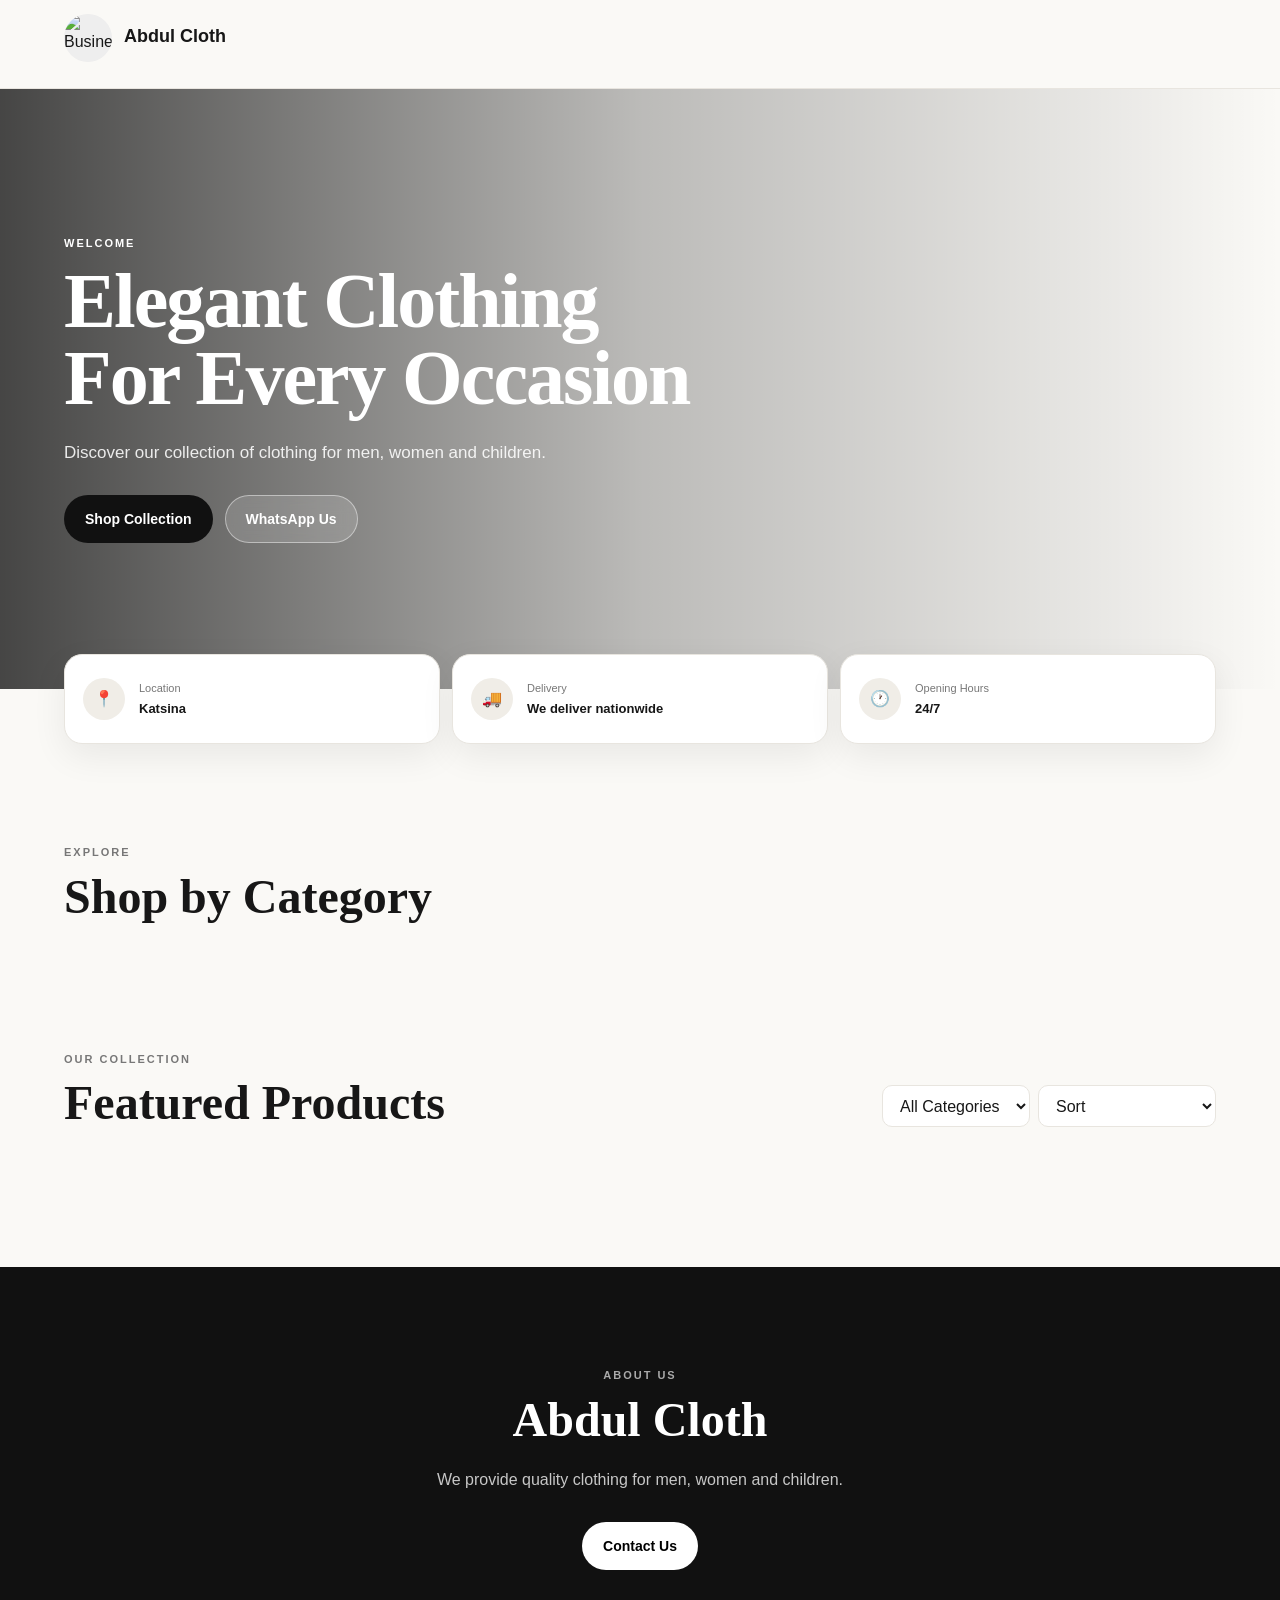
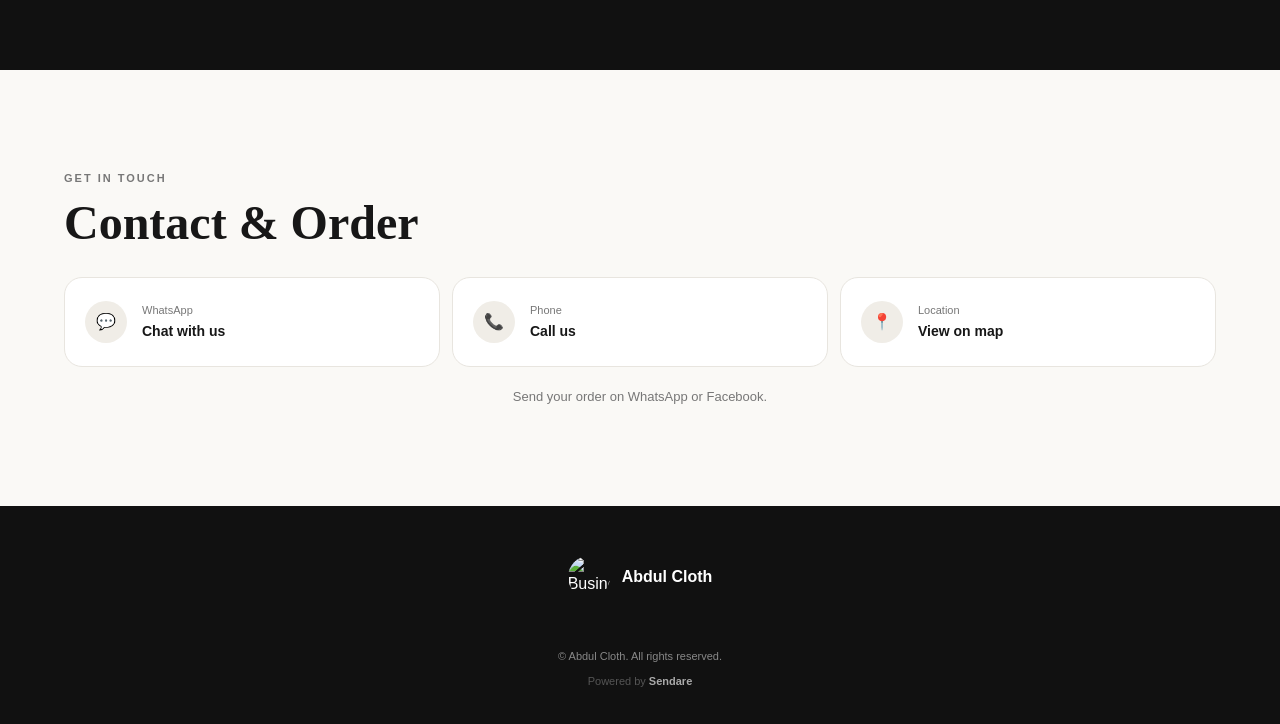
==== abdul/index.html @ 33a962ba "done" ====
<!DOCTYPE html>
<html lang="en">
<head>
    <meta charset="UTF-8">
    <meta name="viewport" content="width=device-width, initial-scale=1.0">

    <title>Abdul Cloth | Abayas, Khimars & More</title>

    <meta name="description" content="Abdul Cloth — elegant abayas, khimars and clothing for men, women and children.">
    <meta name="theme-color" content="#111111">

    <link rel="stylesheet" href="style.css">
</head>

<body>

    <!-- Header -->
    <header class="site-header">
        <div class="header-inner">

            <a href="#" class="brand">
                <img id="business-logo" src="" alt="Business logo">
                <div>
                    <h1 id="business-name">Abdul Cloth</h1>
                    <p id="business-tagline"></p>
                </div>
            </a>

            <button class="menu-btn" id="menu-btn" aria-label="Open menu">
                ☰
            </button>

        </div>

        <nav class="social-nav" id="social-nav">
            <!-- Social buttons generated by JavaScript -->
        </nav>
    </header>


    <!-- Main -->
    <main>

        <!-- Hero -->
        <section class="hero">

            <div class="hero-content">
                <span class="hero-label">WELCOME</span>

                <h2 id="hero-title">
                    Elegant Clothing<br>
                    For Every Occasion
                </h2>

                <p id="business-description">
                    Discover our collection of clothing for men, women and children.
                </p>

                <div class="hero-actions">
                    <a href="#products" class="btn btn-primary">
                        Shop Collection
                    </a>

                    <a href="#" id="hero-whatsapp" class="btn btn-secondary">
                        WhatsApp Us
                    </a>
                </div>
            </div>

        </section>


        <!-- Business information -->
        <section class="business-info">

            <div class="info-card">
                <span class="info-icon">📍</span>
                <div>
                    <small>Location</small>
                    <strong id="business-location">Katsina</strong>
                </div>
            </div>

            <div class="info-card">
                <span class="info-icon">🚚</span>
                <div>
                    <small>Delivery</small>
                    <strong id="business-delivery">
                        We deliver nationwide
                    </strong>
                </div>
            </div>

            <div class="info-card">
                <span class="info-icon">🕐</span>
                <div>
                    <small>Opening Hours</small>
                    <strong id="business-hours">24/7</strong>
                </div>
            </div>

        </section>


        <!-- Categories -->
        <section class="categories-section">

            <div class="section-heading">
                <span>EXPLORE</span>
                <h2>Shop by Category</h2>
            </div>

            <div class="category-list" id="category-list">
                <!-- Categories generated by JavaScript -->
            </div>

        </section>


        <!-- Products -->
        <section class="products-section" id="products">

            <div class="section-heading products-heading">

                <div>
                    <span>OUR COLLECTION</span>
                    <h2>Featured Products</h2>
                </div>

                <div class="product-controls">

                    <select id="category-filter">
                        <option value="all">All Categories</option>
                    </select>

                    <select id="sort-products">
                        <option value="default">Sort</option>
                        <option value="low-high">Price: Low to High</option>
                        <option value="high-low">Price: High to Low</option>
                    </select>

                </div>

            </div>


            <div class="products-grid" id="products-grid">
                <!-- Products generated by JavaScript -->
            </div>


            <div class="empty-state" id="empty-state">
                <p>No products found.</p>
            </div>

        </section>


        <!-- About -->
        <section class="about-section">

            <div class="about-content">

                <span>ABOUT US</span>

                <h2 id="about-title">
                    Abdul Cloth
                </h2>

                <p id="about-description">
                    We provide quality clothing for men, women and children.
                </p>

                <a href="#" id="about-whatsapp" class="btn btn-primary">
                    Contact Us
                </a>

            </div>

        </section>


        <!-- Contact -->
        <section class="contact-section">

            <div class="section-heading">
                <span>GET IN TOUCH</span>
                <h2>Contact & Order</h2>
            </div>

            <div class="contact-grid">

                <a href="#" id="contact-whatsapp" class="contact-card">
                    <span>💬</span>
                    <div>
                        <small>WhatsApp</small>
                        <strong>Chat with us</strong>
                    </div>
                </a>

                <a href="#" id="contact-phone" class="contact-card">
                    <span>📞</span>
                    <div>
                        <small>Phone</small>
                        <strong>Call us</strong>
                    </div>
                </a>

                <a href="#" id="contact-map" class="contact-card">
                    <span>📍</span>
                    <div>
                        <small>Location</small>
                        <strong>View on map</strong>
                    </div>
                </a>

            </div>

            <p class="order-instruction" id="order-instruction">
                Send your order on WhatsApp or Facebook.
            </p>

        </section>

    </main>


    <!-- Footer -->
    <footer>

        <div class="footer-brand">
            <img id="footer-logo" src="" alt="Business logo">

            <div>
                <strong id="footer-business-name">Abdul Cloth</strong>
                <p id="footer-tagline"></p>
            </div>
        </div>

        <div class="footer-social" id="footer-social">
            <!-- Social links generated by JavaScript -->
        </div>

        <p class="footer-copy">
            © <span id="current-year"></span>
            <span id="footer-name">Abdul Cloth</span>.
            All rights reserved.
        </p>

        <p class="powered-by">
            Powered by <strong>Sendare</strong>
        </p>

    </footer>


    <!-- Product modal -->
    <div class="modal" id="product-modal">

        <div class="modal-overlay" id="modal-overlay"></div>

        <div class="modal-content">

            <button class="modal-close" id="modal-close" aria-label="Close">
                ×
            </button>

            <div class="modal-images">

                <img id="modal-main-image" src="" alt="">

                <div class="modal-thumbnails" id="modal-thumbnails">
                    <!-- Thumbnails generated by JavaScript -->
                </div>

            </div>

            <div class="modal-details">

                <span class="modal-category" id="modal-category"></span>

                <h2 id="modal-product-name"></h2>

                <div class="modal-price">
                    <strong id="modal-price"></strong>
                    <del id="modal-old-price"></del>
                </div>

                <p id="modal-description"></p>

                <div class="modal-properties" id="modal-properties">
                    <!-- Product properties generated by JavaScript -->
                </div>

                <a href="#" id="modal-order" class="btn btn-primary modal-order">
                    Order on WhatsApp
                </a>

            </div>

        </div>

    </div>


    <script src="script.js"></script>

</body>
</html>
---- abdul/style.css ----
* {
    box-sizing: border-box;
    margin: 0;
    padding: 0;
}

:root {
    --bg: #faf9f6;
    --surface: #ffffff;
    --text: #171717;
    --muted: #777;
    --border: #e8e5df;
    --accent: #111111;
    --accent-soft: #f0ede7;
    --success: #237a45;
    --danger: #b42318;
    --radius: 18px;
}

html {
    scroll-behavior: smooth;
}

body {
    font-family:
        Inter,
        -apple-system,
        BlinkMacSystemFont,
        "Segoe UI",
        sans-serif;
    background: var(--bg);
    color: var(--text);
    line-height: 1.5;
}

body.modal-open {
    overflow: hidden;
}

a {
    color: inherit;
    text-decoration: none;
}

button,
select {
    font: inherit;
}


/* =========================
   HEADER
========================= */

.site-header {
    position: sticky;
    top: 0;
    z-index: 100;
    background: rgba(250, 249, 246, 0.94);
    backdrop-filter: blur(16px);
    border-bottom: 1px solid var(--border);
}

.header-inner {
    max-width: 1200px;
    margin: auto;
    min-height: 76px;
    padding: 14px 24px;

    display: flex;
    align-items: center;
    justify-content: space-between;
    gap: 20px;
}

.brand {
    display: flex;
    align-items: center;
    gap: 12px;
    min-width: 0;
}

.brand img {
    width: 48px;
    height: 48px;
    border-radius: 50%;
    object-fit: cover;
    background: #eee;
}

.brand h1 {
    font-size: 18px;
    line-height: 1.1;
}

.brand p {
    color: var(--muted);
    font-size: 12px;
    margin-top: 3px;
}

.menu-btn {
    display: none;
    border: 0;
    background: transparent;
    font-size: 25px;
    cursor: pointer;
}

.social-nav {
    max-width: 1200px;
    margin: auto;
    padding: 0 24px 12px;

    display: flex;
    align-items: center;
    gap: 8px;
    flex-wrap: wrap;
}

.social-nav a,
.footer-social a {
    display: inline-flex;
    align-items: center;
    justify-content: center;

    padding: 7px 11px;
    border: 1px solid var(--border);
    border-radius: 999px;

    background: var(--surface);
    color: var(--text);

    font-size: 12px;
    transition: 0.2s ease;
}

.social-nav a:hover,
.footer-social a:hover {
    background: var(--accent);
    color: white;
    transform: translateY(-2px);
}


/* =========================
   HERO
========================= */

.hero {
    min-height: 600px;

    display: flex;
    align-items: center;

    background:
        linear-gradient(
            90deg,
            rgba(0, 0, 0, 0.72),
            rgba(0, 0, 0, 0.25),
            rgba(0, 0, 0, 0)
        ),
        url("https://i.postimg.cc/CLvg7Rxb/images-(1).jpg")
        center / cover no-repeat;

    color: white;
}

.hero-content {
    width: min(1200px, 100%);
    margin: auto;
    padding: 70px 24px;
}

.hero-label,
.section-heading span,
.about-content > span {
    display: block;
    margin-bottom: 12px;

    font-size: 11px;
    font-weight: 700;
    letter-spacing: 2px;
    text-transform: uppercase;
}

.hero h2 {
    max-width: 700px;

    font-family: Georgia, "Times New Roman", serif;
    font-size: clamp(42px, 7vw, 78px);
    line-height: 0.98;
    letter-spacing: -2px;
}

.hero p {
    max-width: 580px;
    margin-top: 24px;

    font-size: 17px;
    color: rgba(255, 255, 255, 0.88);
}

.hero-actions {
    display: flex;
    flex-wrap: wrap;
    gap: 12px;
    margin-top: 30px;
}


/* =========================
   BUTTONS
========================= */

.btn {
    display: inline-flex;
    align-items: center;
    justify-content: center;

    min-height: 48px;
    padding: 0 20px;

    border-radius: 999px;
    border: 1px solid transparent;

    font-size: 14px;
    font-weight: 700;

    cursor: pointer;
    transition: 0.2s ease;
}

.btn:hover {
    transform: translateY(-2px);
}

.btn-primary {
    background: var(--accent);
    color: white;
}

.btn-primary:hover {
    opacity: 0.88;
}

.btn-secondary {
    background: rgba(255, 255, 255, 0.14);
    color: white;
    border-color: rgba(255, 255, 255, 0.45);
    backdrop-filter: blur(8px);
}


/* =========================
   BUSINESS INFO
========================= */

.business-info {
    max-width: 1200px;
    margin: -35px auto 0;
    padding: 0 24px;

    position: relative;
    z-index: 5;

    display: grid;
    grid-template-columns: repeat(3, 1fr);
    gap: 12px;
}

.info-card {
    min-height: 90px;
    padding: 18px;

    display: flex;
    align-items: center;
    gap: 14px;

    background: var(--surface);
    border: 1px solid var(--border);
    border-radius: var(--radius);

    box-shadow: 0 12px 35px rgba(0, 0, 0, 0.07);
}

.info-icon {
    width: 42px;
    height: 42px;

    display: grid;
    place-items: center;

    background: var(--accent-soft);
    border-radius: 50%;
}

.info-card small {
    display: block;
    color: var(--muted);
    font-size: 11px;
    margin-bottom: 3px;
}

.info-card strong {
    display: block;
    font-size: 13px;
}


/* =========================
   GENERAL SECTIONS
========================= */

.categories-section,
.products-section,
.contact-section {
    max-width: 1200px;
    margin: auto;
    padding: 100px 24px 0;
}

.section-heading {
    margin-bottom: 30px;
}

.section-heading span,
.about-content > span {
    color: var(--muted);
}

.section-heading h2,
.about-content h2 {
    font-family: Georgia, "Times New Roman", serif;
    font-size: clamp(32px, 5vw, 48px);
    line-height: 1;
}


/* =========================
   CATEGORIES
========================= */

.category-list {
    display: flex;
    gap: 10px;
    flex-wrap: wrap;
}

.category-btn {
    padding: 12px 20px;

    border: 1px solid var(--border);
    border-radius: 999px;

    background: var(--surface);
    color: var(--text);

    cursor: pointer;
    transition: 0.2s ease;
}

.category-btn:hover,
.category-btn.active {
    background: var(--accent);
    color: white;
}


/* =========================
   PRODUCTS HEADER
========================= */

.products-heading {
    display: flex;
    justify-content: space-between;
    align-items: end;
    gap: 25px;
}

.product-controls {
    display: flex;
    gap: 8px;
}

.product-controls select {
    min-height: 42px;
    padding: 0 13px;

    border: 1px solid var(--border);
    border-radius: 10px;

    background: var(--surface);
    color: var(--text);

    outline: none;
}


/* =========================
   PRODUCT GRID
========================= */

.products-grid {
    display: grid;
    grid-template-columns: repeat(3, 1fr);
    gap: 22px;
}

.product-card {
    overflow: hidden;

    background: var(--surface);
    border: 1px solid var(--border);
    border-radius: var(--radius);

    transition: 0.25s ease;
}

.product-card:hover {
    transform: translateY(-5px);
    box-shadow: 0 18px 45px rgba(0, 0, 0, 0.08);
}

.product-image-wrap {
    position: relative;
    aspect-ratio: 4 / 5;
    overflow: hidden;
    background: #eee;
}

.product-image {
    width: 100%;
    height: 100%;
    object-fit: cover;
    display: block;

    transition: transform 0.45s ease;
}

.product-card:hover .product-image {
    transform: scale(1.04);
}

.product-badges {
    position: absolute;
    top: 12px;
    left: 12px;

    display: flex;
    flex-wrap: wrap;
    gap: 6px;
}

.badge {
    padding: 5px 9px;

    background: rgba(255, 255, 255, 0.92);
    border-radius: 999px;

    font-size: 10px;
    font-weight: 700;
}

.badge.discount {
    background: var(--danger);
    color: white;
}

.badge.new {
    background: var(--accent);
    color: white;
}

.badge.out {
    background: #555;
    color: white;
}

.product-info {
    padding: 18px;
}

.product-category {
    color: var(--muted);

    font-size: 10px;
    font-weight: 700;

    letter-spacing: 1px;
    text-transform: uppercase;
}

.product-name {
    margin-top: 5px;

    font-size: 17px;
    line-height: 1.25;
}

.product-description {
    margin-top: 8px;

    color: var(--muted);
    font-size: 13px;

    display: -webkit-box;
    -webkit-line-clamp: 2;
    -webkit-box-orient: vertical;
    overflow: hidden;
}

.product-price {
    margin-top: 14px;

    display: flex;
    align-items: center;
    gap: 8px;
    flex-wrap: wrap;
}

.current-price {
    font-size: 17px;
    font-weight: 800;
}

.old-price {
    color: var(--muted);
    font-size: 12px;
}

.product-meta {
    margin-top: 12px;

    display: flex;
    flex-wrap: wrap;
    gap: 6px;
}

.meta-item {
    padding: 5px 8px;

    background: var(--accent-soft);
    border-radius: 7px;

    color: #555;
    font-size: 11px;
}

.view-product {
    width: 100%;
    margin-top: 15px;
}


/* =========================
   EMPTY STATE
========================= */

.empty-state {
    display: none;
    padding: 50px;
    text-align: center;
    color: var(--muted);
}


/* =========================
   ABOUT
========================= */

.about-section {
    margin-top: 110px;
    padding: 100px 24px;

    background: var(--accent);
    color: white;
}

.about-content {
    max-width: 750px;
    margin: auto;
    text-align: center;
}

.about-content > span {
    color: #aaa;
}

.about-content h2 {
    margin-bottom: 22px;
}

.about-content p {
    color: #c7c7c7;
    font-size: 16px;
    line-height: 1.8;
}

.about-content .btn {
    margin-top: 28px;
    background: white;
    color: black;
}


/* =========================
   CONTACT
========================= */

.contact-grid {
    display: grid;
    grid-template-columns: repeat(3, 1fr);
    gap: 12px;
}

.contact-card {
    min-height: 90px;
    padding: 20px;

    display: flex;
    align-items: center;
    gap: 15px;

    background: var(--surface);
    border: 1px solid var(--border);
    border-radius: var(--radius);

    transition: 0.2s ease;
}

.contact-card:hover {
    transform: translateY(-3px);
    border-color: #bbb;
}

.contact-card > span {
    width: 42px;
    height: 42px;

    display: grid;
    place-items: center;

    background: var(--accent-soft);
    border-radius: 50%;
}

.contact-card small {
    display: block;
    color: var(--muted);
    font-size: 11px;
}

.contact-card strong {
    display: block;
    margin-top: 3px;
    font-size: 14px;
}

.order-instruction {
    margin-top: 20px;

    color: var(--muted);
    text-align: center;
    font-size: 13px;
}


/* =========================
   FOOTER
========================= */

footer {
    margin-top: 100px;
    padding: 50px 24px 35px;

    background: #111;
    color: white;

    text-align: center;
}

.footer-brand {
    display: flex;
    align-items: center;
    justify-content: center;
    gap: 12px;
}

.footer-brand img {
    width: 42px;
    height: 42px;

    object-fit: cover;
    border-radius: 50%;
}

.footer-brand strong {
    display: block;
}

.footer-brand p {
    color: #999;
    font-size: 11px;
}

.footer-social {
    margin: 25px auto;

    display: flex;
    justify-content: center;
    flex-wrap: wrap;
    gap: 7px;
}

.footer-social a {
    background: transparent;
    border-color: #333;
    color: #ddd;
}

.footer-copy {
    color: #888;
    font-size: 11px;
}

.powered-by {
    margin-top: 8px;
    color: #555;
    font-size: 11px;
}

.powered-by strong {
    color: #aaa;
}


/* =========================
   MODAL
========================= */

.modal {
    position: fixed;
    inset: 0;
    z-index: 1000;

    display: none;
    align-items: center;
    justify-content: center;

    padding: 20px;
}

.modal.active {
    display: flex;
}

.modal-overlay {
    position: absolute;
    inset: 0;

    background: rgba(0, 0, 0, 0.7);
    backdrop-filter: blur(5px);
}

.modal-content {
    position: relative;
    z-index: 2;

    width: min(1000px, 100%);
    max-height: 92vh;

    overflow: auto;

    display: grid;
    grid-template-columns: 1fr 1fr;

    background: var(--surface);
    border-radius: 24px;

    box-shadow: 0 30px 80px rgba(0, 0, 0, 0.25);
}

.modal-close {
    position: absolute;
    top: 15px;
    right: 15px;
    z-index: 5;

    width: 38px;
    height: 38px;

    border: 0;
    border-radius: 50%;

    background: rgba(255, 255, 255, 0.9);

    font-size: 25px;
    cursor: pointer;
}

.modal-images {
    padding: 18px;
}

.modal-main-image {
    width: 100%;
    aspect-ratio: 4 / 5;

    object-fit: cover;
    border-radius: 15px;
}

#modal-main-image {
    width: 100%;
    aspect-ratio: 4 / 5;

    object-fit: cover;
    border-radius: 15px;
    background: #eee;
}

.modal-thumbnails {
    display: flex;
    gap: 7px;

    margin-top: 10px;

    overflow-x: auto;
}

.modal-thumbnails img {
    width: 65px;
    height: 75px;

    flex: 0 0 auto;

    object-fit: cover;
    border-radius: 8px;

    cursor: pointer;
    opacity: 0.65;
}

.modal-thumbnails img.active,
.modal-thumbnails img:hover {
    opacity: 1;
}

.modal-details {
    padding: 55px 40px 40px;
}

.modal-category {
    color: var(--muted);

    font-size: 11px;
    font-weight: 700;

    letter-spacing: 1px;
    text-transform: uppercase;
}

.modal-details h2 {
    margin-top: 8px;

    font-family: Georgia, "Times New Roman", serif;
    font-size: 38px;
    line-height: 1.05;
}

.modal-price {
    margin-top: 20px;

    display: flex;
    align-items: center;
    gap: 10px;
}

.modal-price strong {
    font-size: 23px;
}

.modal-price del {
    color: var(--muted);
}

#modal-description {
    margin-top: 20px;

    color: var(--muted);
    line-height: 1.8;
}

.modal-properties {
    margin-top: 25px;

    display: grid;
    gap: 9px;
}

.property {
    padding: 12px;

    display: flex;
    justify-content: space-between;
    gap: 15px;

    background: var(--accent-soft);
    border-radius: 10px;

    font-size: 13px;
}

.property span:first-child {
    color: var(--muted);
}

.property span:last-child {
    font-weight: 700;
    text-align: right;
}

.modal-order {
    width: 100%;
    margin-top: 25px;
}


/* =========================
   RESPONSIVE
========================= */

@media (max-width: 850px) {

    .products-grid {
        grid-template-columns: repeat(2, 1fr);
    }

    .business-info,
    .contact-grid {
        grid-template-columns: 1fr;
    }

    .modal-content {
        grid-template-columns: 1fr;
        max-height: 94vh;
    }

    .modal-images {
        padding-bottom: 0;
    }

    #modal-main-image {
        aspect-ratio: 4 / 3;
    }

    .modal-details {
        padding: 30px 25px 35px;
    }

    .modal-details h2 {
        font-size: 32px;
    }
}


@media (max-width: 600px) {

    .header-inner {
        padding: 12px 16px;
    }

    .social-nav {
        padding: 0 16px 10px;
    }

    .hero {
        min-height: 540px;
    }

    .hero-content {
        padding: 60px 18px;
    }

    .hero h2 {
        font-size: 48px;
    }

    .hero p {
        font-size: 15px;
    }

    .business-info {
        margin-top: -25px;
        padding: 0 16px;
    }

    .categories-section,
    .products-section,
    .contact-section {
        padding-left: 16px;
        padding-right: 16px;
    }

    .categories-section,
    .products-section,
    .contact-section {
        padding-top: 75px;
    }

    .products-heading {
        align-items: flex-start;
        flex-direction: column;
    }

    .product-controls {
        width: 100%;
    }

    .product-controls select {
        flex: 1;
    }

    .products-grid {
        grid-template-columns: repeat(2, 1fr);
        gap: 10px;
    }

    .product-info {
        padding: 13px;
    }

    .product-name {
        font-size: 14px;
    }

    .product-description {
        font-size: 11px;
    }

    .current-price {
        font-size: 14px;
    }

    .old-price {
        font-size: 10px;
    }

    .product-meta {
        display: none;
    }

    .view-product {
        min-height: 40px;
        padding: 0 10px;
        font-size: 12px;
    }

    .about-section {
        padding: 75px 20px;
    }

    .modal {
        padding: 8px;
    }

    .modal-content {
        border-radius: 18px;
    }

    .modal-details {
        padding: 25px 18px 25px;
    }

    .modal-details h2 {
        font-size: 29px;
    }

    .brand img {
        width: 42px;
        height: 42px;
    }

    .brand h1 {
        font-size: 16px;
    }
}
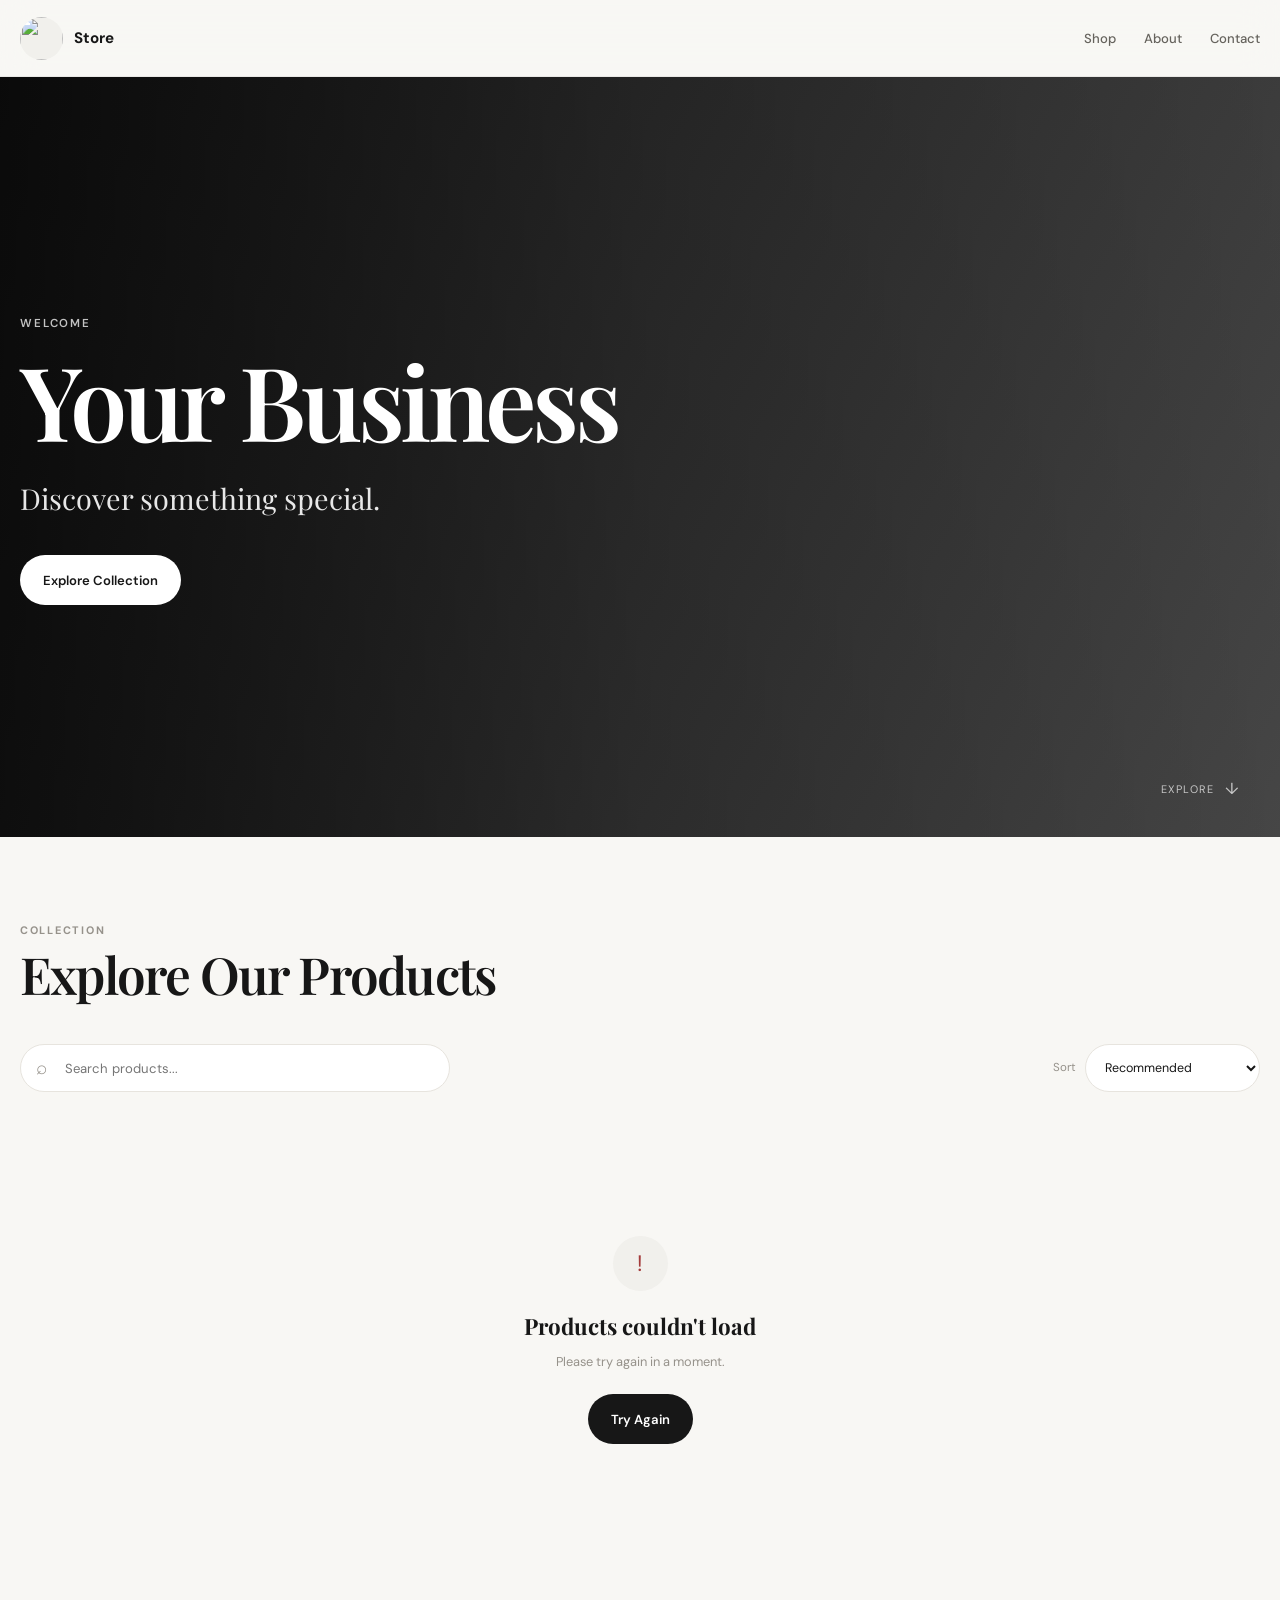
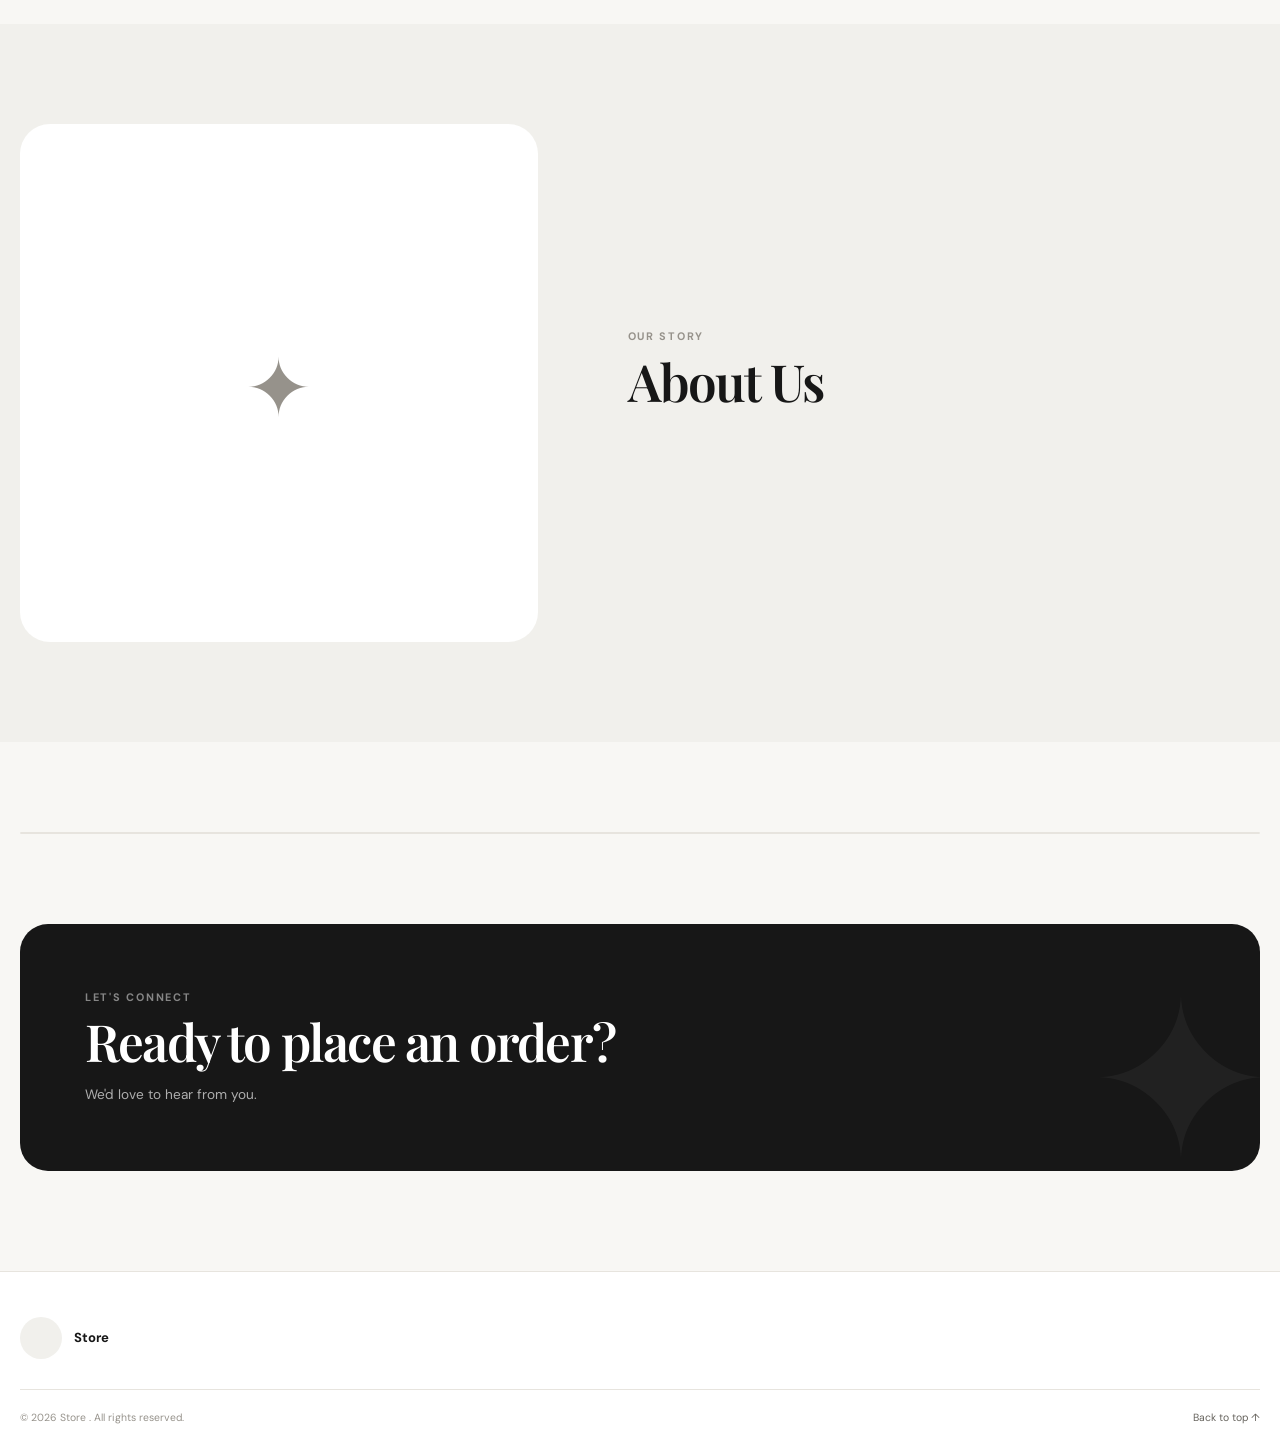
==== commit 924b05ee: "done" ====
--- a/abdul/index.html
+++ b/abdul/index.html
@@ -2,306 +2,1112 @@
 <html lang="en">
 <head>
     <meta charset="UTF-8">
-    <meta name="viewport" content="width=device-width, initial-scale=1.0">
-
-    <title>Abdul Cloth | Abayas, Khimars & More</title>
-
-    <meta name="description" content="Abdul Cloth — elegant abayas, khimars and clothing for men, women and children.">
-    <meta name="theme-color" content="#111111">
-
-    <link rel="stylesheet" href="style.css">
+
+    <meta
+        name="viewport"
+        content="width=device-width, initial-scale=1.0"
+    >
+
+    <meta
+        name="theme-color"
+        content="#111111"
+    >
+
+    <title>Store</title>
+
+    <meta
+        name="description"
+        content="Discover our products and shop with us."
+    >
+
+    <link
+        rel="preconnect"
+        href="https://fonts.googleapis.com"
+    >
+
+    <link
+        rel="preconnect"
+        href="https://fonts.gstatic.com"
+        crossorigin
+    >
+
+    <link
+        href="https://fonts.googleapis.com/css2?family=DM+Sans:wght@400;500;600;700&family=Playfair+Display:wght@500;600;700&display=swap"
+        rel="stylesheet"
+    >
+
+    <link
+        rel="stylesheet"
+        href="style.css"
+    >
 </head>
 
 <body>
 
-    <!-- Header -->
+    <!-- =========================
+         PAGE LOADER
+    ========================== -->
+
+    <div
+        id="page-loader"
+        class="page-loader"
+        aria-label="Loading store"
+    >
+        <div class="loader-spinner"></div>
+        <p>Loading store...</p>
+    </div>
+
+
+    <!-- =========================
+         HEADER
+    ========================== -->
+
     <header class="site-header">
+
         <div class="header-inner">
 
-            <a href="#" class="brand">
-                <img id="business-logo" src="" alt="Business logo">
-                <div>
-                    <h1 id="business-name">Abdul Cloth</h1>
-                    <p id="business-tagline"></p>
-                </div>
+            <a
+                href="#top"
+                class="brand"
+                aria-label="Store home"
+            >
+
+                <div class="brand-logo-wrap">
+                    <img
+                        id="header-logo"
+                        class="brand-logo"
+                        src=""
+                        alt=""
+                        loading="eager"
+                        decoding="async"
+                    >
+                </div>
+
+                <div class="brand-text">
+
+                    <span
+                        id="header-business-name"
+                        class="brand-name"
+                    >
+                        Store
+                    </span>
+
+                    <span
+                        id="header-tagline"
+                        class="brand-tagline"
+                    ></span>
+
+                </div>
+
             </a>
 
-            <button class="menu-btn" id="menu-btn" aria-label="Open menu">
-                ☰
+
+            <button
+                id="menu-btn"
+                class="menu-btn"
+                type="button"
+                aria-label="Open menu"
+                aria-expanded="false"
+            >
+                <span></span>
+                <span></span>
+                <span></span>
             </button>
 
+
+            <nav
+                id="main-nav"
+                class="nav-links"
+                aria-label="Main navigation"
+            >
+
+                <a href="#products">Shop</a>
+                <a href="#about">About</a>
+                <a href="#contact">Contact</a>
+
+                <a
+                    id="header-whatsapp"
+                    class="nav-order-btn"
+                    href="#"
+                    target="_blank"
+                    rel="noopener noreferrer"
+                    hidden
+                >
+                    Order
+                </a>
+
+            </nav>
+
         </div>
 
-        <nav class="social-nav" id="social-nav">
-            <!-- Social buttons generated by JavaScript -->
-        </nav>
     </header>
 
 
-    <!-- Main -->
-    <main>
-
-        <!-- Hero -->
-        <section class="hero">
+    <main id="top">
+
+
+        <!-- =========================
+             HERO
+        ========================== -->
+
+        <section
+            id="hero"
+            class="hero"
+        >
+
+            <div class="hero-overlay"></div>
 
             <div class="hero-content">
-                <span class="hero-label">WELCOME</span>
-
-                <h2 id="hero-title">
-                    Elegant Clothing<br>
-                    For Every Occasion
-                </h2>
-
-                <p id="business-description">
-                    Discover our collection of clothing for men, women and children.
+
+                <span
+                    id="hero-eyebrow"
+                    class="hero-eyebrow"
+                >
+                    Welcome
+                </span>
+
+                <h1
+                    id="hero-business-name"
+                    class="hero-title"
+                >
+                    Your Business
+                </h1>
+
+                <p
+                    id="hero-tagline"
+                    class="hero-tagline"
+                >
+                    Discover something special.
                 </p>
 
+                <p
+                    id="hero-description"
+                    class="hero-description"
+                ></p>
+
+
                 <div class="hero-actions">
-                    <a href="#products" class="btn btn-primary">
-                        Shop Collection
+
+                    <a
+                        id="hero-shop-btn"
+                        class="btn btn-primary"
+                        href="#products"
+                    >
+                        Explore Collection
                     </a>
 
-                    <a href="#" id="hero-whatsapp" class="btn btn-secondary">
+                    <a
+                        id="hero-whatsapp"
+                        class="btn btn-secondary"
+                        href="#"
+                        target="_blank"
+                        rel="noopener noreferrer"
+                        hidden
+                    >
                         WhatsApp Us
                     </a>
-                </div>
+
+                </div>
+
             </div>
 
+
+            <a
+                href="#products"
+                class="scroll-indicator"
+                aria-label="Scroll to products"
+            >
+                <span>Explore</span>
+                <span class="scroll-arrow">↓</span>
+            </a>
+
         </section>
 
 
-        <!-- Business information -->
-        <section class="business-info">
-
-            <div class="info-card">
-                <span class="info-icon">📍</span>
-                <div>
-                    <small>Location</small>
-                    <strong id="business-location">Katsina</strong>
-                </div>
+        <!-- =========================
+             QUICK BUSINESS INFO
+        ========================== -->
+
+        <section class="quick-info-section">
+
+            <div class="container">
+
+                <div
+                    id="quick-info"
+                    class="quick-info-grid"
+                >
+
+                    <article
+                        class="info-card"
+                        data-info-card="location"
+                        hidden
+                    >
+
+                        <span class="info-icon">⌖</span>
+
+                        <div>
+                            <span class="info-label">
+                                Location
+                            </span>
+
+                            <strong
+                                id="quick-location"
+                            ></strong>
+                        </div>
+
+                    </article>
+
+
+                    <article
+                        class="info-card"
+                        data-info-card="delivery"
+                        hidden
+                    >
+
+                        <span class="info-icon">↗</span>
+
+                        <div>
+                            <span class="info-label">
+                                Delivery
+                            </span>
+
+                            <strong
+                                id="quick-delivery"
+                            ></strong>
+                        </div>
+
+                    </article>
+
+
+                    <article
+                        class="info-card"
+                        data-info-card="hours"
+                        hidden
+                    >
+
+                        <span class="info-icon">◷</span>
+
+                        <div>
+                            <span class="info-label">
+                                Opening Hours
+                            </span>
+
+                            <strong
+                                id="quick-hours"
+                            ></strong>
+                        </div>
+
+                    </article>
+
+
+                    <article
+                        class="info-card"
+                        data-info-card="payment"
+                        hidden
+                    >
+
+                        <span class="info-icon">₦</span>
+
+                        <div>
+                            <span class="info-label">
+                                Payment
+                            </span>
+
+                            <strong
+                                id="quick-payment"
+                            ></strong>
+                        </div>
+
+                    </article>
+
+                </div>
+
             </div>
 
-            <div class="info-card">
-                <span class="info-icon">🚚</span>
-                <div>
-                    <small>Delivery</small>
-                    <strong id="business-delivery">
-                        We deliver nationwide
-                    </strong>
-                </div>
+        </section>
+
+
+        <!-- =========================
+             PRODUCTS
+        ========================== -->
+
+        <section
+            id="products"
+            class="products-section"
+        >
+
+            <div class="container">
+
+
+                <div class="section-heading">
+
+                    <div>
+
+                        <span class="section-eyebrow">
+                            Collection
+                        </span>
+
+                        <h2>
+                            Explore Our Products
+                        </h2>
+
+                    </div>
+
+                    <p
+                        id="product-count"
+                        class="product-count"
+                    ></p>
+
+                </div>
+
+
+                <!-- Search + sort -->
+
+                <div class="catalog-toolbar">
+
+                    <div class="search-box">
+
+                        <span
+                            class="search-icon"
+                            aria-hidden="true"
+                        >
+                            ⌕
+                        </span>
+
+                        <input
+                            id="product-search"
+                            type="search"
+                            placeholder="Search products..."
+                            autocomplete="off"
+                            aria-label="Search products"
+                        >
+
+                    </div>
+
+
+                    <div class="sort-box">
+
+                        <label
+                            for="sort-products"
+                        >
+                            Sort
+                        </label>
+
+                        <select
+                            id="sort-products"
+                        >
+
+                            <option value="default">
+                                Recommended
+                            </option>
+
+                            <option value="price-low">
+                                Price: Low to High
+                            </option>
+
+                            <option value="price-high">
+                                Price: High to Low
+                            </option>
+
+                            <option value="new">
+                                New Arrivals
+                            </option>
+
+                        </select>
+
+                    </div>
+
+                </div>
+
+
+                <!-- Categories -->
+
+                <div
+                    id="category-filters"
+                    class="category-filters"
+                    aria-label="Product categories"
+                >
+                    <!-- Generated by JavaScript -->
+                </div>
+
+
+                <!-- Product grid -->
+
+                <div
+                    id="product-grid"
+                    class="product-grid"
+                    aria-live="polite"
+                >
+
+                    <!-- Loading skeletons -->
+
+                    <article class="product-skeleton">
+                        <div class="skeleton-image"></div>
+                        <div class="skeleton-line"></div>
+                        <div class="skeleton-line short"></div>
+                        <div class="skeleton-line tiny"></div>
+                    </article>
+
+                    <article class="product-skeleton">
+                        <div class="skeleton-image"></div>
+                        <div class="skeleton-line"></div>
+                        <div class="skeleton-line short"></div>
+                        <div class="skeleton-line tiny"></div>
+                    </article>
+
+                    <article class="product-skeleton">
+                        <div class="skeleton-image"></div>
+                        <div class="skeleton-line"></div>
+                        <div class="skeleton-line short"></div>
+                        <div class="skeleton-line tiny"></div>
+                    </article>
+
+                </div>
+
+
+                <!-- Empty state -->
+
+                <div
+                    id="products-empty"
+                    class="empty-state"
+                    hidden
+                >
+
+                    <div class="empty-icon">
+                        ◌
+                    </div>
+
+                    <h3>
+                        Nothing found
+                    </h3>
+
+                    <p>
+                        Try another search or category.
+                    </p>
+
+                </div>
+
+
+                <!-- Error state -->
+
+                <div
+                    id="products-error"
+                    class="error-state"
+                    hidden
+                >
+
+                    <div class="error-icon">
+                        !
+                    </div>
+
+                    <h3>
+                        Products couldn't load
+                    </h3>
+
+                    <p>
+                        Please try again in a moment.
+                    </p>
+
+                    <button
+                        id="retry-products"
+                        class="btn btn-primary"
+                        type="button"
+                    >
+                        Try Again
+                    </button>
+
+                </div>
+
             </div>
 
-            <div class="info-card">
-                <span class="info-icon">🕐</span>
-                <div>
-                    <small>Opening Hours</small>
-                    <strong id="business-hours">24/7</strong>
-                </div>
+        </section>
+
+
+        <!-- =========================
+             ABOUT BUSINESS
+        ========================== -->
+
+        <section
+            id="about"
+            class="about-section"
+        >
+
+            <div class="container">
+
+                <div class="about-layout">
+
+
+                    <div class="about-visual">
+
+                        <div class="about-image-frame">
+
+                            <img
+                                id="about-logo"
+                                src=""
+                                alt=""
+                                loading="lazy"
+                                decoding="async"
+                                hidden
+                            >
+
+                            <div
+                                id="about-placeholder"
+                                class="about-placeholder"
+                            >
+                                <span>✦</span>
+                            </div>
+
+                        </div>
+
+                    </div>
+
+
+                    <div class="about-content">
+
+                        <span class="section-eyebrow">
+                            Our Story
+                        </span>
+
+                        <h2>
+                            About
+                            <span
+                                id="about-business-name"
+                            >
+                                Us
+                            </span>
+                        </h2>
+
+                        <p
+                            id="about-description"
+                            class="about-description"
+                        ></p>
+
+
+                        <div
+                            id="social-links"
+                            class="social-links"
+                        >
+                            <!-- Generated by JavaScript -->
+                        </div>
+
+                    </div>
+
+                </div>
+
             </div>
 
         </section>
 
 
-        <!-- Categories -->
-        <section class="categories-section">
-
-            <div class="section-heading">
-                <span>EXPLORE</span>
-                <h2>Shop by Category</h2>
+        <!-- =========================
+             BUSINESS DETAILS
+        ========================== -->
+
+        <section class="details-section">
+
+            <div class="container">
+
+                <div class="details-grid">
+
+
+                    <article
+                        id="location-card"
+                        class="detail-card"
+                        hidden
+                    >
+
+                        <span class="detail-number">
+                            01
+                        </span>
+
+                        <div class="detail-icon">
+                            ⌖
+                        </div>
+
+                        <h3>
+                            Find Us
+                        </h3>
+
+                        <p
+                            id="detail-location"
+                        ></p>
+
+                        <a
+                            id="google-maps-link"
+                            href="#"
+                            target="_blank"
+                            rel="noopener noreferrer"
+                            hidden
+                        >
+                            Open in Maps →
+                        </a>
+
+                    </article>
+
+
+                    <article
+                        id="delivery-card"
+                        class="detail-card"
+                        hidden
+                    >
+
+                        <span class="detail-number">
+                            02
+                        </span>
+
+                        <div class="detail-icon">
+                            ↗
+                        </div>
+
+                        <h3>
+                            Delivery
+                        </h3>
+
+                        <p
+                            id="detail-delivery"
+                        ></p>
+
+                    </article>
+
+
+                    <article
+                        id="payment-card"
+                        class="detail-card"
+                        hidden
+                    >
+
+                        <span class="detail-number">
+                            03
+                        </span>
+
+                        <div class="detail-icon">
+                            ◇
+                        </div>
+
+                        <h3>
+                            Payment
+                        </h3>
+
+                        <p
+                            id="detail-payment"
+                        ></p>
+
+                    </article>
+
+
+                    <article
+                        id="hours-card"
+                        class="detail-card"
+                        hidden
+                    >
+
+                        <span class="detail-number">
+                            04
+                        </span>
+
+                        <div class="detail-icon">
+                            ◷
+                        </div>
+
+                        <h3>
+                            Opening Hours
+                        </h3>
+
+                        <p
+                            id="detail-hours"
+                        ></p>
+
+                    </article>
+
+                </div>
+
             </div>
 
-            <div class="category-list" id="category-list">
-                <!-- Categories generated by JavaScript -->
+        </section>
+
+
+        <!-- =========================
+             CONTACT / ORDER CTA
+        ========================== -->
+
+        <section
+            id="contact"
+            class="contact-section"
+        >
+
+            <div class="container">
+
+                <div class="contact-box">
+
+                    <div class="contact-content">
+
+                        <span class="section-eyebrow">
+                            Let's Connect
+                        </span>
+
+                        <h2>
+                            Ready to place an order?
+                        </h2>
+
+                        <p
+                            id="contact-message"
+                        >
+                            We'd love to hear from you.
+                        </p>
+
+                    </div>
+
+
+                    <div class="contact-actions">
+
+                        <a
+                            id="contact-whatsapp"
+                            class="contact-action whatsapp-action"
+                            href="#"
+                            target="_blank"
+                            rel="noopener noreferrer"
+                            hidden
+                        >
+                            <span class="action-icon">
+                                ↗
+                            </span>
+
+                            <span>
+                                <small>
+                                    Chat with us
+                                </small>
+
+                                <strong>
+                                    WhatsApp
+                                </strong>
+                            </span>
+
+                        </a>
+
+
+                        <a
+                            id="contact-phone"
+                            class="contact-action"
+                            href="#"
+                            hidden
+                        >
+                            <span class="action-icon">
+                                ☎
+                            </span>
+
+                            <span>
+                                <small>
+                                    Call us
+                                </small>
+
+                                <strong>
+                                    <span
+                                        id="contact-phone-number"
+                                    ></span>
+                                </strong>
+                            </span>
+
+                        </a>
+
+                    </div>
+
+                </div>
+
             </div>
 
         </section>
 
-
-        <!-- Products -->
-        <section class="products-section" id="products">
-
-            <div class="section-heading products-heading">
-
-                <div>
-                    <span>OUR COLLECTION</span>
-                    <h2>Featured Products</h2>
-                </div>
-
-                <div class="product-controls">
-
-                    <select id="category-filter">
-                        <option value="all">All Categories</option>
-                    </select>
-
-                    <select id="sort-products">
-                        <option value="default">Sort</option>
-                        <option value="low-high">Price: Low to High</option>
-                        <option value="high-low">Price: High to Low</option>
-                    </select>
-
+    </main>
+
+
+    <!-- =========================
+         FOOTER
+    ========================== -->
+
+    <footer class="site-footer">
+
+        <div class="container">
+
+            <div class="footer-top">
+
+                <div class="footer-brand">
+
+                    <div class="footer-logo-wrap">
+
+                        <img
+                            id="footer-logo"
+                            src=""
+                            alt=""
+                            loading="lazy"
+                            decoding="async"
+                            hidden
+                        >
+
+                    </div>
+
+                    <div>
+
+                        <strong
+                            id="footer-business-name"
+                        >
+                            Store
+                        </strong>
+
+                        <p
+                            id="footer-tagline"
+                        ></p>
+
+                    </div>
+
+                </div>
+
+
+                <div
+                    id="footer-socials"
+                    class="footer-socials"
+                >
+                    <!-- Generated by JavaScript -->
                 </div>
 
             </div>
 
 
-            <div class="products-grid" id="products-grid">
-                <!-- Products generated by JavaScript -->
+            <div class="footer-bottom">
+
+                <p>
+                    ©
+                    <span id="footer-year"></span>
+                    <span id="footer-business-name-bottom">
+                        Store
+                    </span>
+                    . All rights reserved.
+                </p>
+
+                <a href="#top">
+                    Back to top ↑
+                </a>
+
             </div>
 
-
-            <div class="empty-state" id="empty-state">
-                <p>No products found.</p>
-            </div>
-
-        </section>
-
-
-        <!-- About -->
-        <section class="about-section">
-
-            <div class="about-content">
-
-                <span>ABOUT US</span>
-
-                <h2 id="about-title">
-                    Abdul Cloth
-                </h2>
-
-                <p id="about-description">
-                    We provide quality clothing for men, women and children.
-                </p>
-
-                <a href="#" id="about-whatsapp" class="btn btn-primary">
-                    Contact Us
-                </a>
-
-            </div>
-
-        </section>
-
-
-        <!-- Contact -->
-        <section class="contact-section">
-
-            <div class="section-heading">
-                <span>GET IN TOUCH</span>
-                <h2>Contact & Order</h2>
-            </div>
-
-            <div class="contact-grid">
-
-                <a href="#" id="contact-whatsapp" class="contact-card">
-                    <span>💬</span>
-                    <div>
-                        <small>WhatsApp</small>
-                        <strong>Chat with us</strong>
-                    </div>
-                </a>
-
-                <a href="#" id="contact-phone" class="contact-card">
-                    <span>📞</span>
-                    <div>
-                        <small>Phone</small>
-                        <strong>Call us</strong>
-                    </div>
-                </a>
-
-                <a href="#" id="contact-map" class="contact-card">
-                    <span>📍</span>
-                    <div>
-                        <small>Location</small>
-                        <strong>View on map</strong>
-                    </div>
-                </a>
-
-            </div>
-
-            <p class="order-instruction" id="order-instruction">
-                Send your order on WhatsApp or Facebook.
-            </p>
-
-        </section>
-
-    </main>
-
-
-    <!-- Footer -->
-    <footer>
-
-        <div class="footer-brand">
-            <img id="footer-logo" src="" alt="Business logo">
-
-            <div>
-                <strong id="footer-business-name">Abdul Cloth</strong>
-                <p id="footer-tagline"></p>
-            </div>
         </div>
 
-        <div class="footer-social" id="footer-social">
-            <!-- Social links generated by JavaScript -->
-        </div>
-
-        <p class="footer-copy">
-            © <span id="current-year"></span>
-            <span id="footer-name">Abdul Cloth</span>.
-            All rights reserved.
-        </p>
-
-        <p class="powered-by">
-            Powered by <strong>Sendare</strong>
-        </p>
-
     </footer>
 
 
-    <!-- Product modal -->
-    <div class="modal" id="product-modal">
-
-        <div class="modal-overlay" id="modal-overlay"></div>
-
-        <div class="modal-content">
-
-            <button class="modal-close" id="modal-close" aria-label="Close">
+    <!-- =========================
+         PRODUCT MODAL
+    ========================== -->
+
+    <div
+        id="product-modal"
+        class="product-modal"
+        role="dialog"
+        aria-modal="true"
+        aria-labelledby="modal-title"
+        hidden
+    >
+
+        <div class="modal-backdrop"></div>
+
+        <div class="modal-container">
+
+            <button
+                id="modal-close"
+                class="modal-close"
+                type="button"
+                aria-label="Close product"
+            >
                 ×
             </button>
 
-            <div class="modal-images">
-
-                <img id="modal-main-image" src="" alt="">
-
-                <div class="modal-thumbnails" id="modal-thumbnails">
-                    <!-- Thumbnails generated by JavaScript -->
+
+            <div class="modal-layout">
+
+
+                <!-- Gallery -->
+
+                <div class="product-gallery">
+
+                    <div class="main-product-image">
+
+                        <div
+                            id="modal-image-loader"
+                            class="image-loader"
+                        >
+                            <div class="loader-spinner"></div>
+                        </div>
+
+                        <img
+                            id="modal-main-image"
+                            src=""
+                            alt=""
+                            decoding="async"
+                        >
+
+                    </div>
+
+
+                    <div
+                        id="modal-thumbnails"
+                        class="product-thumbnails"
+                        aria-label="Product images"
+                    >
+                        <!-- Generated by JavaScript -->
+                    </div>
+
+                </div>
+
+
+                <!-- Product information -->
+
+                <div class="modal-product-info">
+
+                    <span
+                        id="modal-category"
+                        class="modal-category"
+                    ></span>
+
+                    <h2
+                        id="modal-title"
+                    >
+                        Product
+                    </h2>
+
+
+                    <div class="modal-price-row">
+
+                        <strong
+                            id="modal-price"
+                            class="modal-price"
+                        ></strong>
+
+                        <del
+                            id="modal-old-price"
+                            class="modal-old-price"
+                        ></del>
+
+                    </div>
+
+
+                    <div
+                        id="modal-badges"
+                        class="modal-badges"
+                    ></div>
+
+
+                    <p
+                        id="modal-description"
+                        class="modal-description"
+                    ></p>
+
+
+                    <div
+                        id="modal-details"
+                        class="modal-details"
+                    >
+
+                        <div
+                            class="modal-detail"
+                            data-detail="colour"
+                            hidden
+                        >
+
+                            <span>
+                                Colour
+                            </span>
+
+                            <strong
+                                id="modal-colour"
+                            ></strong>
+
+                        </div>
+
+
+                        <div
+                            class="modal-detail"
+                            data-detail="sizes"
+                            hidden
+                        >
+
+                            <span>
+                                Sizes
+                            </span>
+
+                            <strong
+                                id="modal-sizes"
+                            ></strong>
+
+                        </div>
+
+
+                        <div
+                            class="modal-detail"
+                            data-detail="material"
+                            hidden
+                        >
+
+                            <span>
+                                Material
+                            </span>
+
+                            <strong
+                                id="modal-material"
+                            ></strong>
+
+                        </div>
+
+
+                        <div
+                            class="modal-detail"
+                            data-detail="stock"
+                            hidden
+                        >
+
+                            <span>
+                                Availability
+                            </span>
+
+                            <strong
+                                id="modal-stock"
+                            ></strong>
+
+                        </div>
+
+                    </div>
+
+
+                    <div class="modal-order-area">
+
+                        <a
+                            id="modal-whatsapp"
+                            class="btn btn-primary modal-order-btn"
+                            href="#"
+                            target="_blank"
+                            rel="noopener noreferrer"
+                            hidden
+                        >
+                            Order on WhatsApp →
+                        </a>
+
+                        <p
+                            id="modal-order-instruction"
+                            class="order-instruction"
+                        ></p>
+
+                    </div>
+
                 </div>
 
             </div>
 
-            <div class="modal-details">
-
-                <span class="modal-category" id="modal-category"></span>
-
-                <h2 id="modal-product-name"></h2>
-
-                <div class="modal-price">
-                    <strong id="modal-price"></strong>
-                    <del id="modal-old-price"></del>
-                </div>
-
-                <p id="modal-description"></p>
-
-                <div class="modal-properties" id="modal-properties">
-                    <!-- Product properties generated by JavaScript -->
-                </div>
-
-                <a href="#" id="modal-order" class="btn btn-primary modal-order">
-                    Order on WhatsApp
-                </a>
-
-            </div>
-
         </div>
 
     </div>
 
+
+    <!-- =========================
+         JAVASCRIPT
+    ========================== -->
 
     <script src="script.js"></script>
 
--- a/abdul/style.css
+++ b/abdul/style.css
@@ -1,40 +1,81 @@
+:root {
+    --bg: #f8f7f4;
+    --surface: #ffffff;
+    --surface-soft: #f1f0ec;
+    --text: #171717;
+    --text-soft: #66635d;
+    --text-muted: #96928b;
+    --border: #e7e4de;
+    --accent: #171717;
+    --accent-soft: #ebe9e3;
+    --white: #ffffff;
+    --success: #287a4b;
+    --danger: #a43b3b;
+
+    --font-body: "DM Sans", sans-serif;
+    --font-display: "Playfair Display", serif;
+
+    --container: 1240px;
+    --radius: 18px;
+    --radius-small: 10px;
+
+    --shadow-soft:
+        0 10px 35px rgba(0, 0, 0, 0.055);
+
+    --shadow-card:
+        0 15px 45px rgba(0, 0, 0, 0.08);
+
+    --transition:
+        0.28s cubic-bezier(.2,.7,.2,1);
+}
+
+
+/* =========================
+   RESET
+========================= */
+
 * {
     box-sizing: border-box;
     margin: 0;
     padding: 0;
 }
 
-:root {
-    --bg: #faf9f6;
-    --surface: #ffffff;
-    --text: #171717;
-    --muted: #777;
-    --border: #e8e5df;
-    --accent: #111111;
-    --accent-soft: #f0ede7;
-    --success: #237a45;
-    --danger: #b42318;
-    --radius: 18px;
-}
-
 html {
     scroll-behavior: smooth;
+    scroll-padding-top: 85px;
 }
 
 body {
-    font-family:
-        Inter,
-        -apple-system,
-        BlinkMacSystemFont,
-        "Segoe UI",
-        sans-serif;
+    font-family: var(--font-body);
     background: var(--bg);
     color: var(--text);
-    line-height: 1.5;
+    line-height: 1.6;
+    overflow-x: hidden;
 }
 
 body.modal-open {
     overflow: hidden;
+}
+
+img {
+    display: block;
+    max-width: 100%;
+}
+
+button,
+input,
+select {
+    font: inherit;
+}
+
+button,
+a,
+select {
+    -webkit-tap-highlight-color: transparent;
+}
+
+button {
+    cursor: pointer;
 }
 
 a {
@@ -42,9 +83,83 @@
     text-decoration: none;
 }
 
-button,
-select {
-    font: inherit;
+
+/* =========================
+   UTILITIES
+========================= */
+
+.container {
+    width: min(
+        calc(100% - 40px),
+        var(--container)
+    );
+
+    margin-inline: auto;
+}
+
+[hidden] {
+    display: none !important;
+}
+
+
+/* =========================
+   PAGE LOADER
+========================= */
+
+.page-loader {
+    position: fixed;
+    inset: 0;
+    z-index: 9999;
+
+    display: flex;
+    flex-direction: column;
+    align-items: center;
+    justify-content: center;
+
+    gap: 14px;
+
+    background: var(--bg);
+
+    transition:
+        opacity .4s ease,
+        visibility .4s ease;
+}
+
+.page-loader.loaded {
+    opacity: 0;
+    visibility: hidden;
+    pointer-events: none;
+}
+
+.page-loader p {
+    font-size: .78rem;
+    color: var(--text-muted);
+    letter-spacing: .08em;
+    text-transform: uppercase;
+}
+
+
+/* =========================
+   LOADER SPINNER
+========================= */
+
+.loader-spinner {
+    width: 28px;
+    height: 28px;
+
+    border: 2px solid var(--border);
+    border-top-color: var(--text);
+
+    border-radius: 50%;
+
+    animation:
+        spin .8s linear infinite;
+}
+
+@keyframes spin {
+    to {
+        transform: rotate(360deg);
+    }
 }
 
 
@@ -55,91 +170,197 @@
 .site-header {
     position: sticky;
     top: 0;
-    z-index: 100;
-    background: rgba(250, 249, 246, 0.94);
-    backdrop-filter: blur(16px);
-    border-bottom: 1px solid var(--border);
+    z-index: 1000;
+
+    background:
+        rgba(248, 247, 244, .88);
+
+    backdrop-filter:
+        blur(18px);
+
+    -webkit-backdrop-filter:
+        blur(18px);
+
+    border-bottom:
+        1px solid rgba(0,0,0,.06);
 }
 
 .header-inner {
-    max-width: 1200px;
-    margin: auto;
+    width: min(
+        calc(100% - 40px),
+        var(--container)
+    );
+
     min-height: 76px;
-    padding: 14px 24px;
+
+    margin-inline: auto;
 
     display: flex;
     align-items: center;
     justify-content: space-between;
-    gap: 20px;
-}
+
+    gap: 30px;
+}
+
+
+/* Brand */
 
 .brand {
     display: flex;
     align-items: center;
-    gap: 12px;
+    gap: 11px;
+
     min-width: 0;
 }
 
-.brand img {
-    width: 48px;
-    height: 48px;
+.brand-logo-wrap {
+    width: 43px;
+    height: 43px;
+
+    flex: 0 0 43px;
+
+    overflow: hidden;
+
     border-radius: 50%;
+
+    background: var(--surface-soft);
+}
+
+.brand-logo {
+    width: 100%;
+    height: 100%;
+
     object-fit: cover;
-    background: #eee;
-}
-
-.brand h1 {
-    font-size: 18px;
-    line-height: 1.1;
-}
-
-.brand p {
-    color: var(--muted);
-    font-size: 12px;
-    margin-top: 3px;
-}
+}
+
+.brand-text {
+    min-width: 0;
+
+    display: flex;
+    flex-direction: column;
+}
+
+.brand-name {
+    font-size: .95rem;
+    font-weight: 700;
+
+    white-space: nowrap;
+    overflow: hidden;
+    text-overflow: ellipsis;
+}
+
+.brand-tagline {
+    max-width: 220px;
+
+    color: var(--text-muted);
+
+    font-size: .68rem;
+
+    white-space: nowrap;
+    overflow: hidden;
+    text-overflow: ellipsis;
+}
+
+
+/* Navigation */
+
+.nav-links {
+    display: flex;
+    align-items: center;
+    gap: 28px;
+}
+
+.nav-links > a:not(.nav-order-btn) {
+    position: relative;
+
+    color: var(--text-soft);
+
+    font-size: .82rem;
+    font-weight: 500;
+
+    transition:
+        color var(--transition);
+}
+
+.nav-links > a:not(.nav-order-btn)::after {
+    content: "";
+
+    position: absolute;
+
+    left: 0;
+    right: 0;
+    bottom: -7px;
+
+    height: 1px;
+
+    background: var(--text);
+
+    transform:
+        scaleX(0);
+
+    transform-origin: right;
+
+    transition:
+        transform var(--transition);
+}
+
+.nav-links > a:not(.nav-order-btn):hover {
+    color: var(--text);
+}
+
+.nav-links > a:not(.nav-order-btn):hover::after {
+    transform: scaleX(1);
+    transform-origin: left;
+}
+
+.nav-order-btn {
+    padding: 10px 17px;
+
+    border-radius: 999px;
+
+    background: var(--text);
+    color: var(--white);
+
+    font-size: .78rem;
+    font-weight: 600;
+
+    transition:
+        transform var(--transition),
+        opacity var(--transition);
+}
+
+.nav-order-btn:hover {
+    transform: translateY(-2px);
+    opacity: .88;
+}
+
+
+/* Mobile menu */
 
 .menu-btn {
     display: none;
+
+    width: 42px;
+    height: 42px;
+
     border: 0;
     background: transparent;
-    font-size: 25px;
-    cursor: pointer;
-}
-
-.social-nav {
-    max-width: 1200px;
-    margin: auto;
-    padding: 0 24px 12px;
-
-    display: flex;
-    align-items: center;
-    gap: 8px;
-    flex-wrap: wrap;
-}
-
-.social-nav a,
-.footer-social a {
-    display: inline-flex;
+
+    flex-direction: column;
     align-items: center;
     justify-content: center;
 
-    padding: 7px 11px;
-    border: 1px solid var(--border);
-    border-radius: 999px;
-
-    background: var(--surface);
-    color: var(--text);
-
-    font-size: 12px;
-    transition: 0.2s ease;
-}
-
-.social-nav a:hover,
-.footer-social a:hover {
-    background: var(--accent);
-    color: white;
-    transform: translateY(-2px);
+    gap: 5px;
+}
+
+.menu-btn span {
+    width: 20px;
+    height: 1.5px;
+
+    background: var(--text);
+
+    transition:
+        transform var(--transition);
 }
 
 
@@ -148,64 +369,117 @@
 ========================= */
 
 .hero {
-    min-height: 600px;
+    position: relative;
+
+    min-height: min(
+        760px,
+        calc(100vh - 76px)
+    );
 
     display: flex;
     align-items: center;
+
+    overflow: hidden;
+
+    background:
+        linear-gradient(
+            120deg,
+            #252525,
+            #555
+        );
+
+    background-size: cover;
+    background-position: center;
+}
+
+.hero-overlay {
+    position: absolute;
+    inset: 0;
 
     background:
         linear-gradient(
             90deg,
-            rgba(0, 0, 0, 0.72),
-            rgba(0, 0, 0, 0.25),
-            rgba(0, 0, 0, 0)
-        ),
-        url("https://i.postimg.cc/CLvg7Rxb/images-(1).jpg")
-        center / cover no-repeat;
-
-    color: white;
+            rgba(0,0,0,.72),
+            rgba(0,0,0,.35),
+            rgba(0,0,0,.18)
+        );
 }
 
 .hero-content {
-    width: min(1200px, 100%);
-    margin: auto;
-    padding: 70px 24px;
-}
-
-.hero-label,
-.section-heading span,
-.about-content > span {
-    display: block;
-    margin-bottom: 12px;
-
-    font-size: 11px;
-    font-weight: 700;
-    letter-spacing: 2px;
+    position: relative;
+    z-index: 2;
+
+    width: min(
+        calc(100% - 40px),
+        var(--container)
+    );
+
+    margin-inline: auto;
+
+    padding-block: 110px;
+}
+
+.hero-eyebrow {
+    display: inline-flex;
+
+    margin-bottom: 17px;
+
+    color: rgba(255,255,255,.75);
+
+    font-size: .72rem;
+    font-weight: 600;
+
+    letter-spacing: .16em;
     text-transform: uppercase;
 }
 
-.hero h2 {
-    max-width: 700px;
-
-    font-family: Georgia, "Times New Roman", serif;
-    font-size: clamp(42px, 7vw, 78px);
-    line-height: 0.98;
-    letter-spacing: -2px;
-}
-
-.hero p {
+.hero-title {
+    max-width: 800px;
+
+    color: var(--white);
+
+    font-family: var(--font-display);
+
+    font-size:
+        clamp(3.1rem, 8vw, 7rem);
+
+    font-weight: 600;
+
+    line-height: .98;
+
+    letter-spacing: -.045em;
+}
+
+.hero-tagline {
+    max-width: 650px;
+
+    margin-top: 25px;
+
+    color: rgba(255,255,255,.9);
+
+    font-family: var(--font-display);
+
+    font-size:
+        clamp(1.2rem, 2.4vw, 1.8rem);
+}
+
+.hero-description {
     max-width: 580px;
-    margin-top: 24px;
-
-    font-size: 17px;
-    color: rgba(255, 255, 255, 0.88);
+
+    margin-top: 14px;
+
+    color: rgba(255,255,255,.72);
+
+    font-size: .95rem;
 }
 
 .hero-actions {
     display: flex;
     flex-wrap: wrap;
+
     gap: 12px;
-    margin-top: 30px;
+
+    margin-top: 34px;
 }
 
 
@@ -215,20 +489,27 @@
 
 .btn {
     display: inline-flex;
+
     align-items: center;
     justify-content: center;
 
-    min-height: 48px;
-    padding: 0 20px;
+    min-height: 50px;
+
+    padding:
+        0 22px;
 
     border-radius: 999px;
+
     border: 1px solid transparent;
 
-    font-size: 14px;
-    font-weight: 700;
-
-    cursor: pointer;
-    transition: 0.2s ease;
+    font-size: .82rem;
+    font-weight: 600;
+
+    transition:
+        transform var(--transition),
+        background var(--transition),
+        color var(--transition),
+        border-color var(--transition);
 }
 
 .btn:hover {
@@ -236,104 +517,325 @@
 }
 
 .btn-primary {
-    background: var(--accent);
-    color: white;
+    background: var(--text);
+    color: var(--white);
 }
 
 .btn-primary:hover {
-    opacity: 0.88;
+    background: #303030;
 }
 
 .btn-secondary {
-    background: rgba(255, 255, 255, 0.14);
-    color: white;
-    border-color: rgba(255, 255, 255, 0.45);
-    backdrop-filter: blur(8px);
+    border-color:
+        rgba(255,255,255,.35);
+
+    color: var(--white);
+
+    background:
+        rgba(255,255,255,.08);
+
+    backdrop-filter:
+        blur(10px);
+}
+
+.btn-secondary:hover {
+    background:
+        rgba(255,255,255,.16);
+}
+
+
+/* Hero buttons need different treatment */
+
+.hero .btn-primary {
+    background: var(--white);
+    color: var(--text);
+}
+
+.hero .btn-primary:hover {
+    background: #f0f0f0;
+}
+
+
+/* Scroll */
+
+.scroll-indicator {
+    position: absolute;
+    z-index: 3;
+
+    right: 40px;
+    bottom: 35px;
+
+    display: flex;
+    align-items: center;
+    gap: 10px;
+
+    color: rgba(255,255,255,.7);
+
+    font-size: .68rem;
+    letter-spacing: .12em;
+    text-transform: uppercase;
+}
+
+.scroll-arrow {
+    font-size: 1rem;
+
+    animation:
+        bounce 1.8s ease-in-out infinite;
+}
+
+@keyframes bounce {
+    0%,100% {
+        transform: translateY(0);
+    }
+
+    50% {
+        transform: translateY(5px);
+    }
 }
 
 
 /* =========================
-   BUSINESS INFO
+   QUICK INFO
 ========================= */
 
-.business-info {
-    max-width: 1200px;
-    margin: -35px auto 0;
-    padding: 0 24px;
-
+.quick-info-section {
     position: relative;
     z-index: 5;
 
+    margin-top: -35px;
+}
+
+.quick-info-grid {
     display: grid;
-    grid-template-columns: repeat(3, 1fr);
-    gap: 12px;
+
+    grid-template-columns:
+        repeat(4, 1fr);
+
+    gap: 1px;
+
+    overflow: hidden;
+
+    border-radius: var(--radius);
+
+    background: var(--border);
+
+    box-shadow: var(--shadow-soft);
 }
 
 .info-card {
-    min-height: 90px;
-    padding: 18px;
+    min-height: 105px;
+
+    padding: 23px;
 
     display: flex;
     align-items: center;
-    gap: 14px;
+
+    gap: 16px;
 
     background: var(--surface);
-    border: 1px solid var(--border);
-    border-radius: var(--radius);
-
-    box-shadow: 0 12px 35px rgba(0, 0, 0, 0.07);
 }
 
 .info-icon {
     width: 42px;
     height: 42px;
 
+    flex: 0 0 42px;
+
     display: grid;
     place-items: center;
 
-    background: var(--accent-soft);
     border-radius: 50%;
-}
-
-.info-card small {
+
+    background: var(--surface-soft);
+
+    font-size: 1rem;
+}
+
+.info-card > div {
+    min-width: 0;
+}
+
+.info-label {
     display: block;
-    color: var(--muted);
-    font-size: 11px;
+
     margin-bottom: 3px;
+
+    color: var(--text-muted);
+
+    font-size: .66rem;
+    font-weight: 600;
+
+    letter-spacing: .1em;
+    text-transform: uppercase;
 }
 
 .info-card strong {
     display: block;
-    font-size: 13px;
+
+    font-size: .82rem;
+    font-weight: 600;
+
+    overflow-wrap: anywhere;
 }
 
 
 /* =========================
-   GENERAL SECTIONS
+   SECTION HEADINGS
 ========================= */
 
-.categories-section,
-.products-section,
-.contact-section {
-    max-width: 1200px;
-    margin: auto;
-    padding: 100px 24px 0;
+.products-section {
+    padding:
+        120px 0 100px;
 }
 
 .section-heading {
-    margin-bottom: 30px;
-}
-
-.section-heading span,
-.about-content > span {
-    color: var(--muted);
+    display: flex;
+    align-items: end;
+    justify-content: space-between;
+
+    gap: 30px;
+
+    margin-bottom: 42px;
+}
+
+.section-eyebrow {
+    display: block;
+
+    margin-bottom: 9px;
+
+    color: var(--text-muted);
+
+    font-size: .68rem;
+    font-weight: 700;
+
+    letter-spacing: .16em;
+    text-transform: uppercase;
 }
 
 .section-heading h2,
-.about-content h2 {
-    font-family: Georgia, "Times New Roman", serif;
-    font-size: clamp(32px, 5vw, 48px);
-    line-height: 1;
+.about-content h2,
+.contact-content h2 {
+    font-family: var(--font-display);
+
+    font-size:
+        clamp(2.1rem, 4vw, 3.5rem);
+
+    font-weight: 600;
+
+    line-height: 1.05;
+
+    letter-spacing: -.035em;
+}
+
+.product-count {
+    color: var(--text-muted);
+
+    font-size: .78rem;
+}
+
+
+/* =========================
+   CATALOG TOOLBAR
+========================= */
+
+.catalog-toolbar {
+    display: flex;
+    align-items: center;
+    justify-content: space-between;
+
+    gap: 15px;
+
+    margin-bottom: 24px;
+}
+
+.search-box {
+    position: relative;
+
+    flex: 1;
+
+    max-width: 430px;
+}
+
+.search-icon {
+    position: absolute;
+
+    left: 16px;
+    top: 50%;
+
+    transform:
+        translateY(-50%);
+
+    color: var(--text-muted);
+
+    font-size: 1.2rem;
+}
+
+.search-box input {
+    width: 100%;
+
+    height: 48px;
+
+    padding:
+        0 16px 0 44px;
+
+    border:
+        1px solid var(--border);
+
+    border-radius: 999px;
+
+    outline: none;
+
+    background: var(--surface);
+
+    color: var(--text);
+
+    font-size: .82rem;
+
+    transition:
+        border-color var(--transition),
+        box-shadow var(--transition);
+}
+
+.search-box input:focus {
+    border-color: #aaa;
+
+    box-shadow:
+        0 0 0 4px
+        rgba(0,0,0,.04);
+}
+
+.sort-box {
+    display: flex;
+    align-items: center;
+    gap: 9px;
+}
+
+.sort-box label {
+    color: var(--text-muted);
+
+    font-size: .72rem;
+}
+
+.sort-box select {
+    height: 48px;
+
+    padding:
+        0 35px 0 15px;
+
+    border:
+        1px solid var(--border);
+
+    border-radius: 999px;
+
+    background: var(--surface);
+
+    color: var(--text);
+
+    outline: none;
+
+    cursor: pointer;
+
+    font-size: .78rem;
 }
 
 
@@ -341,59 +843,53 @@
    CATEGORIES
 ========================= */
 
-.category-list {
-    display: flex;
-    gap: 10px;
-    flex-wrap: wrap;
+.category-filters {
+    display: flex;
+
+    gap: 8px;
+
+    margin-bottom: 35px;
+
+    overflow-x: auto;
+
+    padding-bottom: 5px;
+
+    scrollbar-width: none;
+}
+
+.category-filters::-webkit-scrollbar {
+    display: none;
 }
 
 .category-btn {
-    padding: 12px 20px;
-
-    border: 1px solid var(--border);
+    flex: 0 0 auto;
+
+    padding:
+        9px 17px;
+
+    border:
+        1px solid var(--border);
+
     border-radius: 999px;
 
-    background: var(--surface);
-    color: var(--text);
-
-    cursor: pointer;
-    transition: 0.2s ease;
+    background: transparent;
+
+    color: var(--text-soft);
+
+    font-size: .75rem;
+    font-weight: 600;
+
+    transition:
+        background var(--transition),
+        color var(--transition),
+        border-color var(--transition);
 }
 
 .category-btn:hover,
 .category-btn.active {
-    background: var(--accent);
-    color: white;
-}
-
-
-/* =========================
-   PRODUCTS HEADER
-========================= */
-
-.products-heading {
-    display: flex;
-    justify-content: space-between;
-    align-items: end;
-    gap: 25px;
-}
-
-.product-controls {
-    display: flex;
-    gap: 8px;
-}
-
-.product-controls select {
-    min-height: 42px;
-    padding: 0 13px;
-
-    border: 1px solid var(--border);
-    border-radius: 10px;
-
-    background: var(--surface);
-    color: var(--text);
-
-    outline: none;
+    background: var(--text);
+    border-color: var(--text);
+    color: var(--white);
 }
 
 
@@ -401,167 +897,296 @@
    PRODUCT GRID
 ========================= */
 
-.products-grid {
+.product-grid {
     display: grid;
-    grid-template-columns: repeat(3, 1fr);
-    gap: 22px;
-}
+
+    grid-template-columns:
+        repeat(4, minmax(0, 1fr));
+
+    gap: 25px;
+}
+
+
+/* Product card */
 
 .product-card {
+    position: relative;
+
+    min-width: 0;
+
+    animation:
+        productIn .45s ease both;
+}
+
+@keyframes productIn {
+    from {
+        opacity: 0;
+        transform: translateY(15px);
+    }
+
+    to {
+        opacity: 1;
+        transform: translateY(0);
+    }
+}
+
+.product-image {
+    position: relative;
+
+    aspect-ratio: 4 / 5;
+
     overflow: hidden;
 
-    background: var(--surface);
-    border: 1px solid var(--border);
-    border-radius: var(--radius);
-
-    transition: 0.25s ease;
-}
-
-.product-card:hover {
-    transform: translateY(-5px);
-    box-shadow: 0 18px 45px rgba(0, 0, 0, 0.08);
-}
-
-.product-image-wrap {
-    position: relative;
-    aspect-ratio: 4 / 5;
-    overflow: hidden;
-    background: #eee;
-}
-
-.product-image {
+    border-radius:
+        var(--radius);
+
+    background:
+        var(--surface-soft);
+}
+
+.product-image img {
     width: 100%;
     height: 100%;
+
     object-fit: cover;
-    display: block;
-
-    transition: transform 0.45s ease;
-}
-
-.product-card:hover .product-image {
-    transform: scale(1.04);
-}
+
+    transition:
+        transform .65s cubic-bezier(.2,.7,.2,1);
+}
+
+.product-card:hover
+.product-image img {
+    transform: scale(1.045);
+}
+
+
+/* Product badges */
 
 .product-badges {
     position: absolute;
-    top: 12px;
-    left: 12px;
+
+    top: 13px;
+    left: 13px;
+
+    right: 13px;
 
     display: flex;
     flex-wrap: wrap;
+
     gap: 6px;
 }
 
-.badge {
-    padding: 5px 9px;
-
-    background: rgba(255, 255, 255, 0.92);
+.product-badge {
+    display: inline-flex;
+
+    padding:
+        6px 10px;
+
     border-radius: 999px;
 
-    font-size: 10px;
+    background:
+        rgba(255,255,255,.92);
+
+    color: var(--text);
+
+    font-size: .62rem;
     font-weight: 700;
-}
-
-.badge.discount {
-    background: var(--danger);
-    color: white;
-}
-
-.badge.new {
-    background: var(--accent);
-    color: white;
-}
-
-.badge.out {
-    background: #555;
-    color: white;
-}
-
-.product-info {
-    padding: 18px;
+
+    letter-spacing: .03em;
+
+    backdrop-filter:
+        blur(8px);
+}
+
+
+/* Product content */
+
+.product-content {
+    padding:
+        17px 3px 0;
 }
 
 .product-category {
-    color: var(--muted);
-
-    font-size: 10px;
+    margin-bottom: 4px;
+
+    color: var(--text-muted);
+
+    font-size: .64rem;
     font-weight: 700;
 
-    letter-spacing: 1px;
+    letter-spacing: .12em;
     text-transform: uppercase;
 }
 
-.product-name {
-    margin-top: 5px;
-
-    font-size: 17px;
-    line-height: 1.25;
-}
-
-.product-description {
-    margin-top: 8px;
-
-    color: var(--muted);
-    font-size: 13px;
-
-    display: -webkit-box;
-    -webkit-line-clamp: 2;
-    -webkit-box-orient: vertical;
-    overflow: hidden;
+.product-content h3 {
+    margin-bottom: 8px;
+
+    font-family: var(--font-display);
+
+    font-size: 1.12rem;
+    font-weight: 600;
+
+    line-height: 1.2;
 }
 
 .product-price {
-    margin-top: 14px;
-
     display: flex;
     align-items: center;
-    gap: 8px;
-    flex-wrap: wrap;
-}
-
-.current-price {
-    font-size: 17px;
-    font-weight: 800;
-}
-
-.old-price {
-    color: var(--muted);
-    font-size: 12px;
-}
-
-.product-meta {
-    margin-top: 12px;
-
-    display: flex;
-    flex-wrap: wrap;
-    gap: 6px;
-}
-
-.meta-item {
-    padding: 5px 8px;
-
-    background: var(--accent-soft);
-    border-radius: 7px;
-
-    color: #555;
-    font-size: 11px;
+
+    gap: 9px;
+
+    min-height: 25px;
+}
+
+.product-price strong {
+    font-size: .88rem;
+}
+
+.product-price del {
+    color: var(--text-muted);
+
+    font-size: .73rem;
 }
 
 .view-product {
     width: 100%;
-    margin-top: 15px;
+
+    margin-top: 13px;
+
+    padding:
+        11px 15px;
+
+    border:
+        1px solid var(--border);
+
+    border-radius: 999px;
+
+    background: transparent;
+
+    color: var(--text);
+
+    font-size: .72rem;
+    font-weight: 700;
+
+    transition:
+        background var(--transition),
+        color var(--transition),
+        border-color var(--transition);
+}
+
+.view-product:hover {
+    background: var(--text);
+    border-color: var(--text);
+    color: var(--white);
 }
 
 
 /* =========================
-   EMPTY STATE
+   PRODUCT SKELETON
 ========================= */
 
-.empty-state {
-    display: none;
-    padding: 50px;
+.product-skeleton {
+    overflow: hidden;
+}
+
+.skeleton-image {
+    aspect-ratio: 4 / 5;
+
+    border-radius: var(--radius);
+
+    background:
+        linear-gradient(
+            100deg,
+            #eceae5 30%,
+            #f6f5f2 45%,
+            #eceae5 60%
+        );
+
+    background-size: 200% 100%;
+
+    animation:
+        skeleton 1.5s infinite;
+}
+
+.skeleton-line {
+    width: 70%;
+    height: 12px;
+
+    margin-top: 17px;
+
+    border-radius: 999px;
+
+    background: var(--border);
+}
+
+.skeleton-line.short {
+    width: 45%;
+    margin-top: 9px;
+}
+
+.skeleton-line.tiny {
+    width: 30%;
+    margin-top: 9px;
+}
+
+@keyframes skeleton {
+    to {
+        background-position: -200% 0;
+    }
+}
+
+
+/* =========================
+   EMPTY / ERROR
+========================= */
+
+.empty-state,
+.error-state {
+    grid-column: 1 / -1;
+
+    padding: 80px 20px;
+
     text-align: center;
-    color: var(--muted);
+}
+
+.empty-icon,
+.error-icon {
+    width: 55px;
+    height: 55px;
+
+    margin:
+        0 auto 18px;
+
+    display: grid;
+    place-items: center;
+
+    border-radius: 50%;
+
+    background: var(--surface-soft);
+
+    font-size: 1.4rem;
+}
+
+.error-icon {
+    color: var(--danger);
+}
+
+.empty-state h3,
+.error-state h3 {
+    margin-bottom: 7px;
+
+    font-family: var(--font-display);
+
+    font-size: 1.4rem;
+}
+
+.empty-state p,
+.error-state p {
+    margin-bottom: 22px;
+
+    color: var(--text-muted);
+
+    font-size: .8rem;
 }
 
 
@@ -570,37 +1195,209 @@
 ========================= */
 
 .about-section {
-    margin-top: 110px;
-    padding: 100px 24px;
-
-    background: var(--accent);
-    color: white;
-}
-
-.about-content {
-    max-width: 750px;
-    margin: auto;
-    text-align: center;
-}
-
-.about-content > span {
-    color: #aaa;
+    padding:
+        100px 0;
+
+    background:
+        var(--surface-soft);
+}
+
+.about-layout {
+    display: grid;
+
+    grid-template-columns:
+        .9fr 1.1fr;
+
+    align-items: center;
+
+    gap: 90px;
+}
+
+.about-image-frame {
+    position: relative;
+
+    aspect-ratio: 1 / 1;
+
+    overflow: hidden;
+
+    border-radius:
+        30px;
+
+    background:
+        var(--surface);
+}
+
+.about-image-frame img {
+    width: 100%;
+    height: 100%;
+
+    object-fit: cover;
+}
+
+.about-placeholder {
+    width: 100%;
+    height: 100%;
+
+    display: grid;
+    place-items: center;
+
+    color: var(--text-muted);
+
+    font-family: var(--font-display);
+
+    font-size: 5rem;
 }
 
 .about-content h2 {
-    margin-bottom: 22px;
-}
-
-.about-content p {
-    color: #c7c7c7;
-    font-size: 16px;
-    line-height: 1.8;
-}
-
-.about-content .btn {
-    margin-top: 28px;
-    background: white;
-    color: black;
+    margin-bottom: 25px;
+}
+
+.about-description {
+    max-width: 590px;
+
+    color: var(--text-soft);
+
+    font-size: .96rem;
+
+    line-height: 1.9;
+}
+
+
+/* Social */
+
+.social-links {
+    display: flex;
+    flex-wrap: wrap;
+
+    gap: 8px;
+
+    margin-top: 30px;
+}
+
+.social-link {
+    display: inline-flex;
+
+    align-items: center;
+    justify-content: center;
+
+    min-width: 42px;
+    height: 42px;
+
+    padding:
+        0 14px;
+
+    border:
+        1px solid var(--border);
+
+    border-radius: 999px;
+
+    background: var(--surface);
+
+    font-size: .72rem;
+    font-weight: 600;
+
+    transition:
+        transform var(--transition),
+        background var(--transition);
+}
+
+.social-link:hover {
+    transform: translateY(-2px);
+
+    background:
+        var(--white);
+}
+
+
+/* =========================
+   BUSINESS DETAILS
+========================= */
+
+.details-section {
+    padding:
+        90px 0;
+}
+
+.details-grid {
+    display: grid;
+
+    grid-template-columns:
+        repeat(4, 1fr);
+
+    gap: 1px;
+
+    background: var(--border);
+
+    border:
+        1px solid var(--border);
+
+    border-radius:
+        var(--radius);
+
+    overflow: hidden;
+}
+
+.detail-card {
+    position: relative;
+
+    min-height: 245px;
+
+    padding: 30px;
+
+    background: var(--surface);
+}
+
+.detail-number {
+    position: absolute;
+
+    top: 25px;
+    right: 27px;
+
+    color: var(--text-muted);
+
+    font-size: .65rem;
+}
+
+.detail-icon {
+    width: 44px;
+    height: 44px;
+
+    margin-bottom: 35px;
+
+    display: grid;
+    place-items: center;
+
+    border-radius: 50%;
+
+    background: var(--surface-soft);
+}
+
+.detail-card h3 {
+    margin-bottom: 8px;
+
+    font-family: var(--font-display);
+
+    font-size: 1.25rem;
+}
+
+.detail-card p {
+    color: var(--text-soft);
+
+    font-size: .78rem;
+
+    line-height: 1.7;
+}
+
+.detail-card a {
+    display: inline-block;
+
+    margin-top: 13px;
+
+    font-size: .72rem;
+    font-weight: 700;
+
+    border-bottom:
+        1px solid var(--text);
 }
 
 
@@ -608,61 +1405,143 @@
    CONTACT
 ========================= */
 
-.contact-grid {
-    display: grid;
-    grid-template-columns: repeat(3, 1fr);
+.contact-section {
+    padding:
+        0 0 100px;
+}
+
+.contact-box {
+    position: relative;
+
+    overflow: hidden;
+
+    padding:
+        65px;
+
+    border-radius:
+        28px;
+
+    background:
+        var(--text);
+
+    color: var(--white);
+
+    display: flex;
+    align-items: center;
+    justify-content: space-between;
+
+    gap: 50px;
+}
+
+.contact-box::after {
+    content: "✦";
+
+    position: absolute;
+
+    right: -15px;
+    bottom: -75px;
+
+    color:
+        rgba(255,255,255,.045);
+
+    font-family:
+        var(--font-display);
+
+    font-size: 14rem;
+
+    pointer-events: none;
+}
+
+.contact-content {
+    position: relative;
+    z-index: 2;
+}
+
+.contact-content .section-eyebrow {
+    color: rgba(255,255,255,.48);
+}
+
+.contact-content h2 {
+    max-width: 580px;
+
+    margin-bottom: 15px;
+}
+
+.contact-content p {
+    max-width: 520px;
+
+    color: rgba(255,255,255,.65);
+
+    font-size: .85rem;
+}
+
+.contact-actions {
+    position: relative;
+    z-index: 2;
+
+    display: flex;
+    flex-wrap: wrap;
+
+    gap: 10px;
+}
+
+.contact-action {
+    min-width: 190px;
+
+    padding:
+        15px 17px;
+
+    display: flex;
+    align-items: center;
+
     gap: 12px;
-}
-
-.contact-card {
-    min-height: 90px;
-    padding: 20px;
-
-    display: flex;
-    align-items: center;
-    gap: 15px;
-
-    background: var(--surface);
-    border: 1px solid var(--border);
-    border-radius: var(--radius);
-
-    transition: 0.2s ease;
-}
-
-.contact-card:hover {
+
+    border:
+        1px solid rgba(255,255,255,.16);
+
+    border-radius:
+        14px;
+
+    background:
+        rgba(255,255,255,.06);
+
+    transition:
+        transform var(--transition),
+        background var(--transition);
+}
+
+.contact-action:hover {
     transform: translateY(-3px);
-    border-color: #bbb;
-}
-
-.contact-card > span {
-    width: 42px;
-    height: 42px;
+
+    background:
+        rgba(255,255,255,.12);
+}
+
+.action-icon {
+    width: 38px;
+    height: 38px;
 
     display: grid;
     place-items: center;
 
-    background: var(--accent-soft);
     border-radius: 50%;
-}
-
-.contact-card small {
+
+    background:
+        rgba(255,255,255,.1);
+}
+
+.contact-action small {
     display: block;
-    color: var(--muted);
-    font-size: 11px;
-}
-
-.contact-card strong {
-    display: block;
-    margin-top: 3px;
-    font-size: 14px;
-}
-
-.order-instruction {
-    margin-top: 20px;
-
-    color: var(--muted);
-    text-align: center;
-    font-size: 13px;
+
+    margin-bottom: 1px;
+
+    color: rgba(255,255,255,.5);
+
+    font-size: .61rem;
+}
+
+.contact-action strong {
+    font-size: .78rem;
 }
 
 
@@ -670,260 +1549,468 @@
    FOOTER
 ========================= */
 
-footer {
-    margin-top: 100px;
-    padding: 50px 24px 35px;
-
-    background: #111;
-    color: white;
-
-    text-align: center;
+.site-footer {
+    padding:
+        45px 0 25px;
+
+    border-top:
+        1px solid var(--border);
+
+    background: var(--surface);
+}
+
+.footer-top {
+    display: flex;
+    align-items: center;
+    justify-content: space-between;
+
+    gap: 30px;
+
+    padding-bottom: 30px;
+
+    border-bottom:
+        1px solid var(--border);
 }
 
 .footer-brand {
+    display: flex;
+    align-items: center;
+
+    gap: 12px;
+}
+
+.footer-logo-wrap {
+    width: 42px;
+    height: 42px;
+
+    overflow: hidden;
+
+    border-radius: 50%;
+
+    background: var(--surface-soft);
+}
+
+.footer-logo-wrap img {
+    width: 100%;
+    height: 100%;
+
+    object-fit: cover;
+}
+
+.footer-brand strong {
+    display: block;
+
+    font-size: .82rem;
+}
+
+.footer-brand p {
+    color: var(--text-muted);
+
+    font-size: .68rem;
+}
+
+.footer-socials {
+    display: flex;
+    flex-wrap: wrap;
+
+    justify-content: flex-end;
+
+    gap: 7px;
+}
+
+.footer-socials a {
+    display: grid;
+    place-items: center;
+
+    min-width: 35px;
+    height: 35px;
+
+    padding:
+        0 10px;
+
+    border:
+        1px solid var(--border);
+
+    border-radius: 999px;
+
+    color: var(--text-soft);
+
+    font-size: .65rem;
+    font-weight: 600;
+}
+
+.footer-bottom {
+    padding-top: 20px;
+
+    display: flex;
+    justify-content: space-between;
+
+    gap: 20px;
+
+    color: var(--text-muted);
+
+    font-size: .65rem;
+}
+
+.footer-bottom a {
+    color: var(--text-soft);
+}
+
+
+/* =========================
+   PRODUCT MODAL
+========================= */
+
+.product-modal {
+    position: fixed;
+    inset: 0;
+    z-index: 3000;
+
     display: flex;
     align-items: center;
     justify-content: center;
-    gap: 12px;
-}
-
-.footer-brand img {
+
+    padding: 20px;
+
+    opacity: 0;
+    visibility: hidden;
+
+    transition:
+        opacity .3s ease,
+        visibility .3s ease;
+}
+
+.product-modal.active {
+    opacity: 1;
+    visibility: visible;
+}
+
+.modal-backdrop {
+    position: absolute;
+    inset: 0;
+
+    background:
+        rgba(0,0,0,.68);
+
+    backdrop-filter:
+        blur(7px);
+}
+
+.modal-container {
+    position: relative;
+    z-index: 2;
+
+    width: min(
+        1100px,
+        100%
+    );
+
+    max-height:
+        min(850px, 92vh);
+
+    overflow-y: auto;
+
+    border-radius:
+        24px;
+
+    background:
+        var(--surface);
+
+    box-shadow:
+        0 35px 100px
+        rgba(0,0,0,.3);
+
+    transform:
+        translateY(20px)
+        scale(.98);
+
+    transition:
+        transform .35s cubic-bezier(.2,.7,.2,1);
+}
+
+.product-modal.active
+.modal-container {
+    transform:
+        translateY(0)
+        scale(1);
+}
+
+.modal-close {
+    position: absolute;
+    z-index: 5;
+
+    top: 16px;
+    right: 16px;
+
     width: 42px;
     height: 42px;
 
+    display: grid;
+    place-items: center;
+
+    border: 0;
+
+    border-radius: 50%;
+
+    background:
+        rgba(255,255,255,.92);
+
+    color: var(--text);
+
+    font-size: 1.5rem;
+
+    box-shadow:
+        0 5px 20px
+        rgba(0,0,0,.1);
+}
+
+.modal-layout {
+    display: grid;
+
+    grid-template-columns:
+        1fr 1fr;
+}
+
+
+/* Gallery */
+
+.product-gallery {
+    min-width: 0;
+
+    padding: 20px;
+
+    background:
+        var(--surface-soft);
+}
+
+.main-product-image {
+    position: relative;
+
+    aspect-ratio: 4 / 4.8;
+
+    overflow: hidden;
+
+    border-radius:
+        16px;
+
+    background:
+        var(--border);
+}
+
+.main-product-image img {
+    width: 100%;
+    height: 100%;
+
     object-fit: cover;
-    border-radius: 50%;
-}
-
-.footer-brand strong {
-    display: block;
-}
-
-.footer-brand p {
-    color: #999;
-    font-size: 11px;
-}
-
-.footer-social {
-    margin: 25px auto;
-
-    display: flex;
-    justify-content: center;
-    flex-wrap: wrap;
-    gap: 7px;
-}
-
-.footer-social a {
-    background: transparent;
-    border-color: #333;
-    color: #ddd;
-}
-
-.footer-copy {
-    color: #888;
-    font-size: 11px;
-}
-
-.powered-by {
-    margin-top: 8px;
-    color: #555;
-    font-size: 11px;
-}
-
-.powered-by strong {
-    color: #aaa;
-}
-
-
-/* =========================
-   MODAL
-========================= */
-
-.modal {
-    position: fixed;
-    inset: 0;
-    z-index: 1000;
-
-    display: none;
-    align-items: center;
-    justify-content: center;
-
-    padding: 20px;
-}
-
-.modal.active {
-    display: flex;
-}
-
-.modal-overlay {
+
+    transition:
+        opacity .25s ease;
+}
+
+.image-loader {
     position: absolute;
     inset: 0;
-
-    background: rgba(0, 0, 0, 0.7);
-    backdrop-filter: blur(5px);
-}
-
-.modal-content {
-    position: relative;
     z-index: 2;
 
-    width: min(1000px, 100%);
-    max-height: 92vh;
-
-    overflow: auto;
-
     display: grid;
-    grid-template-columns: 1fr 1fr;
-
-    background: var(--surface);
-    border-radius: 24px;
-
-    box-shadow: 0 30px 80px rgba(0, 0, 0, 0.25);
-}
-
-.modal-close {
-    position: absolute;
-    top: 15px;
-    right: 15px;
-    z-index: 5;
-
-    width: 38px;
-    height: 38px;
-
-    border: 0;
-    border-radius: 50%;
-
-    background: rgba(255, 255, 255, 0.9);
-
-    font-size: 25px;
+    place-items: center;
+
+    background:
+        var(--surface-soft);
+
+    transition:
+        opacity .25s ease;
+}
+
+.image-loader.loaded {
+    opacity: 0;
+    pointer-events: none;
+}
+
+.product-thumbnails {
+    display: flex;
+
+    gap: 8px;
+
+    margin-top: 10px;
+
+    overflow-x: auto;
+
+    scrollbar-width: none;
+}
+
+.product-thumbnails::-webkit-scrollbar {
+    display: none;
+}
+
+.product-thumbnail {
+    width: 68px;
+    height: 82px;
+
+    flex: 0 0 68px;
+
+    padding: 0;
+
+    overflow: hidden;
+
+    border:
+        2px solid transparent;
+
+    border-radius:
+        9px;
+
+    background:
+        var(--surface);
+
     cursor: pointer;
 }
 
-.modal-images {
-    padding: 18px;
-}
-
-.modal-main-image {
+.product-thumbnail.active {
+    border-color:
+        var(--text);
+}
+
+.product-thumbnail img {
     width: 100%;
-    aspect-ratio: 4 / 5;
+    height: 100%;
 
     object-fit: cover;
-    border-radius: 15px;
-}
-
-#modal-main-image {
+}
+
+
+/* Modal information */
+
+.modal-product-info {
+    padding:
+        65px 55px 45px;
+}
+
+.modal-category {
+    display: inline-block;
+
+    margin-bottom: 9px;
+
+    color: var(--text-muted);
+
+    font-size: .65rem;
+    font-weight: 700;
+
+    letter-spacing: .13em;
+    text-transform: uppercase;
+}
+
+.modal-product-info h2 {
+    max-width: 500px;
+
+    margin-bottom: 12px;
+
+    font-family:
+        var(--font-display);
+
+    font-size:
+        clamp(2rem, 4vw, 3.2rem);
+
+    line-height: 1.05;
+
+    letter-spacing: -.035em;
+}
+
+.modal-price-row {
+    display: flex;
+    align-items: center;
+
+    gap: 10px;
+
+    margin-bottom: 20px;
+}
+
+.modal-price {
+    font-size: 1.05rem;
+}
+
+.modal-old-price {
+    color: var(--text-muted);
+
+    font-size: .78rem;
+}
+
+.modal-badges {
+    display: flex;
+    flex-wrap: wrap;
+
+    gap: 6px;
+
+    margin-bottom: 22px;
+}
+
+.modal-badge {
+    padding:
+        6px 10px;
+
+    border-radius: 999px;
+
+    background: var(--surface-soft);
+
+    font-size: .62rem;
+    font-weight: 700;
+}
+
+.modal-description {
+    color: var(--text-soft);
+
+    font-size: .83rem;
+
+    line-height: 1.8;
+}
+
+.modal-details {
+    margin-top: 28px;
+
+    border-top:
+        1px solid var(--border);
+}
+
+.modal-detail {
+    display: flex;
+    justify-content: space-between;
+
+    gap: 20px;
+
+    padding:
+        12px 0;
+
+    border-bottom:
+        1px solid var(--border);
+
+    font-size: .74rem;
+}
+
+.modal-detail span {
+    color: var(--text-muted);
+}
+
+.modal-detail strong {
+    text-align: right;
+
+    font-weight: 600;
+}
+
+.modal-order-area {
+    margin-top: 28px;
+}
+
+.modal-order-btn {
     width: 100%;
-    aspect-ratio: 4 / 5;
-
-    object-fit: cover;
-    border-radius: 15px;
-    background: #eee;
-}
-
-.modal-thumbnails {
-    display: flex;
-    gap: 7px;
-
+}
+
+.order-instruction {
     margin-top: 10px;
 
-    overflow-x: auto;
-}
-
-.modal-thumbnails img {
-    width: 65px;
-    height: 75px;
-
-    flex: 0 0 auto;
-
-    object-fit: cover;
-    border-radius: 8px;
-
-    cursor: pointer;
-    opacity: 0.65;
-}
-
-.modal-thumbnails img.active,
-.modal-thumbnails img:hover {
-    opacity: 1;
-}
-
-.modal-details {
-    padding: 55px 40px 40px;
-}
-
-.modal-category {
-    color: var(--muted);
-
-    font-size: 11px;
-    font-weight: 700;
-
-    letter-spacing: 1px;
-    text-transform: uppercase;
-}
-
-.modal-details h2 {
-    margin-top: 8px;
-
-    font-family: Georgia, "Times New Roman", serif;
-    font-size: 38px;
-    line-height: 1.05;
-}
-
-.modal-price {
-    margin-top: 20px;
-
-    display: flex;
-    align-items: center;
-    gap: 10px;
-}
-
-.modal-price strong {
-    font-size: 23px;
-}
-
-.modal-price del {
-    color: var(--muted);
-}
-
-#modal-description {
-    margin-top: 20px;
-
-    color: var(--muted);
-    line-height: 1.8;
-}
-
-.modal-properties {
-    margin-top: 25px;
-
-    display: grid;
-    gap: 9px;
-}
-
-.property {
-    padding: 12px;
-
-    display: flex;
-    justify-content: space-between;
-    gap: 15px;
-
-    background: var(--accent-soft);
-    border-radius: 10px;
-
-    font-size: 13px;
-}
-
-.property span:first-child {
-    color: var(--muted);
-}
-
-.property span:last-child {
-    font-weight: 700;
-    text-align: right;
-}
-
-.modal-order {
-    width: 100%;
-    margin-top: 25px;
+    color: var(--text-muted);
+
+    font-size: .66rem;
+
+    text-align: center;
 }
 
 
@@ -931,158 +2018,453 @@
    RESPONSIVE
 ========================= */
 
-@media (max-width: 850px) {
-
-    .products-grid {
-        grid-template-columns: repeat(2, 1fr);
-    }
-
-    .business-info,
-    .contact-grid {
-        grid-template-columns: 1fr;
-    }
-
-    .modal-content {
-        grid-template-columns: 1fr;
-        max-height: 94vh;
-    }
-
-    .modal-images {
-        padding-bottom: 0;
-    }
-
-    #modal-main-image {
-        aspect-ratio: 4 / 3;
-    }
-
-    .modal-details {
-        padding: 30px 25px 35px;
-    }
-
-    .modal-details h2 {
-        font-size: 32px;
-    }
-}
-
-
-@media (max-width: 600px) {
+@media (max-width: 1050px) {
+
+    .product-grid {
+        grid-template-columns:
+            repeat(3, minmax(0, 1fr));
+    }
+
+    .quick-info-grid,
+    .details-grid {
+        grid-template-columns:
+            repeat(2, 1fr);
+    }
+
+    .about-layout {
+        gap: 55px;
+    }
+
+    .modal-product-info {
+        padding:
+            55px 40px 40px;
+    }
+}
+
+
+@media (max-width: 800px) {
+
+    .container,
+    .header-inner,
+    .hero-content {
+        width:
+            min(
+                calc(100% - 30px),
+                var(--container)
+            );
+    }
+
+
+    /* Header */
 
     .header-inner {
-        padding: 12px 16px;
-    }
-
-    .social-nav {
-        padding: 0 16px 10px;
-    }
+        min-height: 68px;
+    }
+
+    .menu-btn {
+        display: flex;
+    }
+
+    .nav-links {
+        position: absolute;
+
+        top: 68px;
+        left: 15px;
+        right: 15px;
+
+        padding: 15px;
+
+        display: none;
+        flex-direction: column;
+        align-items: stretch;
+
+        gap: 4px;
+
+        border:
+            1px solid var(--border);
+
+        border-radius:
+            15px;
+
+        background:
+            rgba(255,255,255,.97);
+
+        box-shadow:
+            var(--shadow-card);
+    }
+
+    .nav-links.active {
+        display: flex;
+    }
+
+    .nav-links > a:not(.nav-order-btn) {
+        padding: 13px 12px;
+    }
+
+    .nav-order-btn {
+        margin-top: 5px;
+
+        text-align: center;
+    }
+
+
+    /* Hero */
 
     .hero {
-        min-height: 540px;
+        min-height:
+            650px;
     }
 
     .hero-content {
-        padding: 60px 18px;
-    }
-
-    .hero h2 {
-        font-size: 48px;
-    }
-
-    .hero p {
-        font-size: 15px;
-    }
-
-    .business-info {
-        margin-top: -25px;
-        padding: 0 16px;
-    }
-
-    .categories-section,
-    .products-section,
+        padding-block:
+            100px;
+    }
+
+    .hero-overlay {
+        background:
+            linear-gradient(
+                90deg,
+                rgba(0,0,0,.76),
+                rgba(0,0,0,.35)
+            );
+    }
+
+    .scroll-indicator {
+        right: 20px;
+        bottom: 25px;
+    }
+
+
+    /* Quick info */
+
+    .quick-info-section {
+        margin-top: -20px;
+    }
+
+    .quick-info-grid {
+        grid-template-columns:
+            repeat(2, 1fr);
+    }
+
+    .info-card {
+        min-height: 92px;
+
+        padding: 17px;
+    }
+
+
+    /* Products */
+
+    .products-section {
+        padding:
+            85px 0 75px;
+    }
+
+    .section-heading {
+        align-items: start;
+        flex-direction: column;
+
+        gap: 8px;
+
+        margin-bottom: 30px;
+    }
+
+    .catalog-toolbar {
+        align-items: stretch;
+        flex-direction: column;
+    }
+
+    .search-box {
+        max-width: none;
+    }
+
+    .sort-box {
+        justify-content: space-between;
+    }
+
+    .sort-box select {
+        flex: 1;
+    }
+
+    .product-grid {
+        grid-template-columns:
+            repeat(2, minmax(0, 1fr));
+
+        gap: 20px 13px;
+    }
+
+    .product-content {
+        padding-top: 12px;
+    }
+
+    .product-content h3 {
+        font-size: .98rem;
+    }
+
+
+    /* About */
+
+    .about-section {
+        padding:
+            75px 0;
+    }
+
+    .about-layout {
+        grid-template-columns:
+            1fr;
+
+        gap: 40px;
+    }
+
+    .about-image-frame {
+        max-width: 520px;
+    }
+
+
+    /* Details */
+
+    .details-section {
+        padding:
+            70px 0;
+    }
+
+    .details-grid {
+        grid-template-columns:
+            repeat(2, 1fr);
+    }
+
+    .detail-card {
+        min-height: 220px;
+        padding: 24px;
+    }
+
+
+    /* Contact */
+
     .contact-section {
-        padding-left: 16px;
-        padding-right: 16px;
-    }
-
-    .categories-section,
-    .products-section,
-    .contact-section {
-        padding-top: 75px;
-    }
-
-    .products-heading {
+        padding-bottom:
+            75px;
+    }
+
+    .contact-box {
+        padding:
+            45px 30px;
+
+        flex-direction: column;
+        align-items: flex-start;
+    }
+
+    .contact-actions {
+        width: 100%;
+    }
+
+    .contact-action {
+        flex: 1;
+    }
+
+
+    /* Modal */
+
+    .modal-layout {
+        grid-template-columns:
+            1fr;
+    }
+
+    .product-gallery {
+        padding: 12px;
+    }
+
+    .main-product-image {
+        max-height:
+            55vh;
+    }
+
+    .modal-product-info {
+        padding:
+            35px 25px 30px;
+    }
+}
+
+
+@media (max-width: 520px) {
+
+    .brand-tagline {
+        display: none;
+    }
+
+    .brand-logo-wrap {
+        width: 39px;
+        height: 39px;
+
+        flex-basis: 39px;
+    }
+
+
+    .hero {
+        min-height:
+            600px;
+    }
+
+    .hero-title {
+        font-size:
+            clamp(2.8rem, 15vw, 4.5rem);
+    }
+
+    .hero-actions {
+        flex-direction: column;
+
+        align-items: stretch;
+    }
+
+    .hero-actions .btn {
+        width: 100%;
+    }
+
+
+    .quick-info-grid {
+        grid-template-columns:
+            1fr;
+    }
+
+    .info-card {
+        min-height: 78px;
+    }
+
+
+    .product-grid {
+        grid-template-columns:
+            repeat(2, minmax(0, 1fr));
+
+        gap: 25px 10px;
+    }
+
+    .product-image {
+        border-radius:
+            13px;
+    }
+
+    .product-badges {
+        top: 8px;
+        left: 8px;
+        right: 8px;
+    }
+
+    .product-badge {
+        padding:
+            5px 7px;
+
+        font-size: .55rem;
+    }
+
+    .product-category {
+        font-size: .57rem;
+    }
+
+    .product-content h3 {
+        font-size: .9rem;
+    }
+
+    .product-price strong {
+        font-size: .76rem;
+    }
+
+    .product-price del {
+        font-size: .64rem;
+    }
+
+    .view-product {
+        padding:
+            9px 10px;
+
+        font-size: .64rem;
+    }
+
+
+    .details-grid {
+        grid-template-columns:
+            1fr;
+    }
+
+    .detail-card {
+        min-height:
+            190px;
+    }
+
+
+    .contact-box {
+        padding:
+            38px 22px;
+    }
+
+    .contact-actions {
+        flex-direction: column;
+    }
+
+    .contact-action {
+        width: 100%;
+    }
+
+
+    .footer-top,
+    .footer-bottom {
         align-items: flex-start;
         flex-direction: column;
     }
 
-    .product-controls {
-        width: 100%;
-    }
-
-    .product-controls select {
-        flex: 1;
-    }
-
-    .products-grid {
-        grid-template-columns: repeat(2, 1fr);
-        gap: 10px;
-    }
-
-    .product-info {
-        padding: 13px;
-    }
-
-    .product-name {
-        font-size: 14px;
-    }
-
-    .product-description {
-        font-size: 11px;
-    }
-
-    .current-price {
-        font-size: 14px;
-    }
-
-    .old-price {
-        font-size: 10px;
-    }
-
-    .product-meta {
-        display: none;
-    }
-
-    .view-product {
-        min-height: 40px;
-        padding: 0 10px;
-        font-size: 12px;
-    }
-
-    .about-section {
-        padding: 75px 20px;
-    }
-
-    .modal {
+    .footer-socials {
+        justify-content: flex-start;
+    }
+
+
+    .product-modal {
         padding: 8px;
     }
 
-    .modal-content {
-        border-radius: 18px;
-    }
-
-    .modal-details {
-        padding: 25px 18px 25px;
-    }
-
-    .modal-details h2 {
-        font-size: 29px;
-    }
-
-    .brand img {
-        width: 42px;
-        height: 42px;
-    }
-
-    .brand h1 {
-        font-size: 16px;
-    }
-}
+    .modal-container {
+        max-height:
+            96vh;
+
+        border-radius:
+            18px;
+    }
+
+    .modal-close {
+        top: 10px;
+        right: 10px;
+    }
+
+    .modal-product-info h2 {
+        font-size:
+            2rem;
+    }
+
+    .modal-detail {
+        align-items: flex-start;
+        flex-direction: column;
+
+        gap: 3px;
+    }
+
+    .modal-detail strong {
+        text-align: left;
+    }
+}
+
+
+/* =========================
+   REDUCED MOTION
+========================= */
+
+@media (prefers-reduced-motion: reduce) {
+
+    *,
+    *::before,
+    *::after {
+        scroll-behavior: auto !important;
+
+        animation-duration: .01ms !important;
+        animation-iteration-count: 1 !important;
+
+        transition-duration: .01ms !important;
+    }
+}
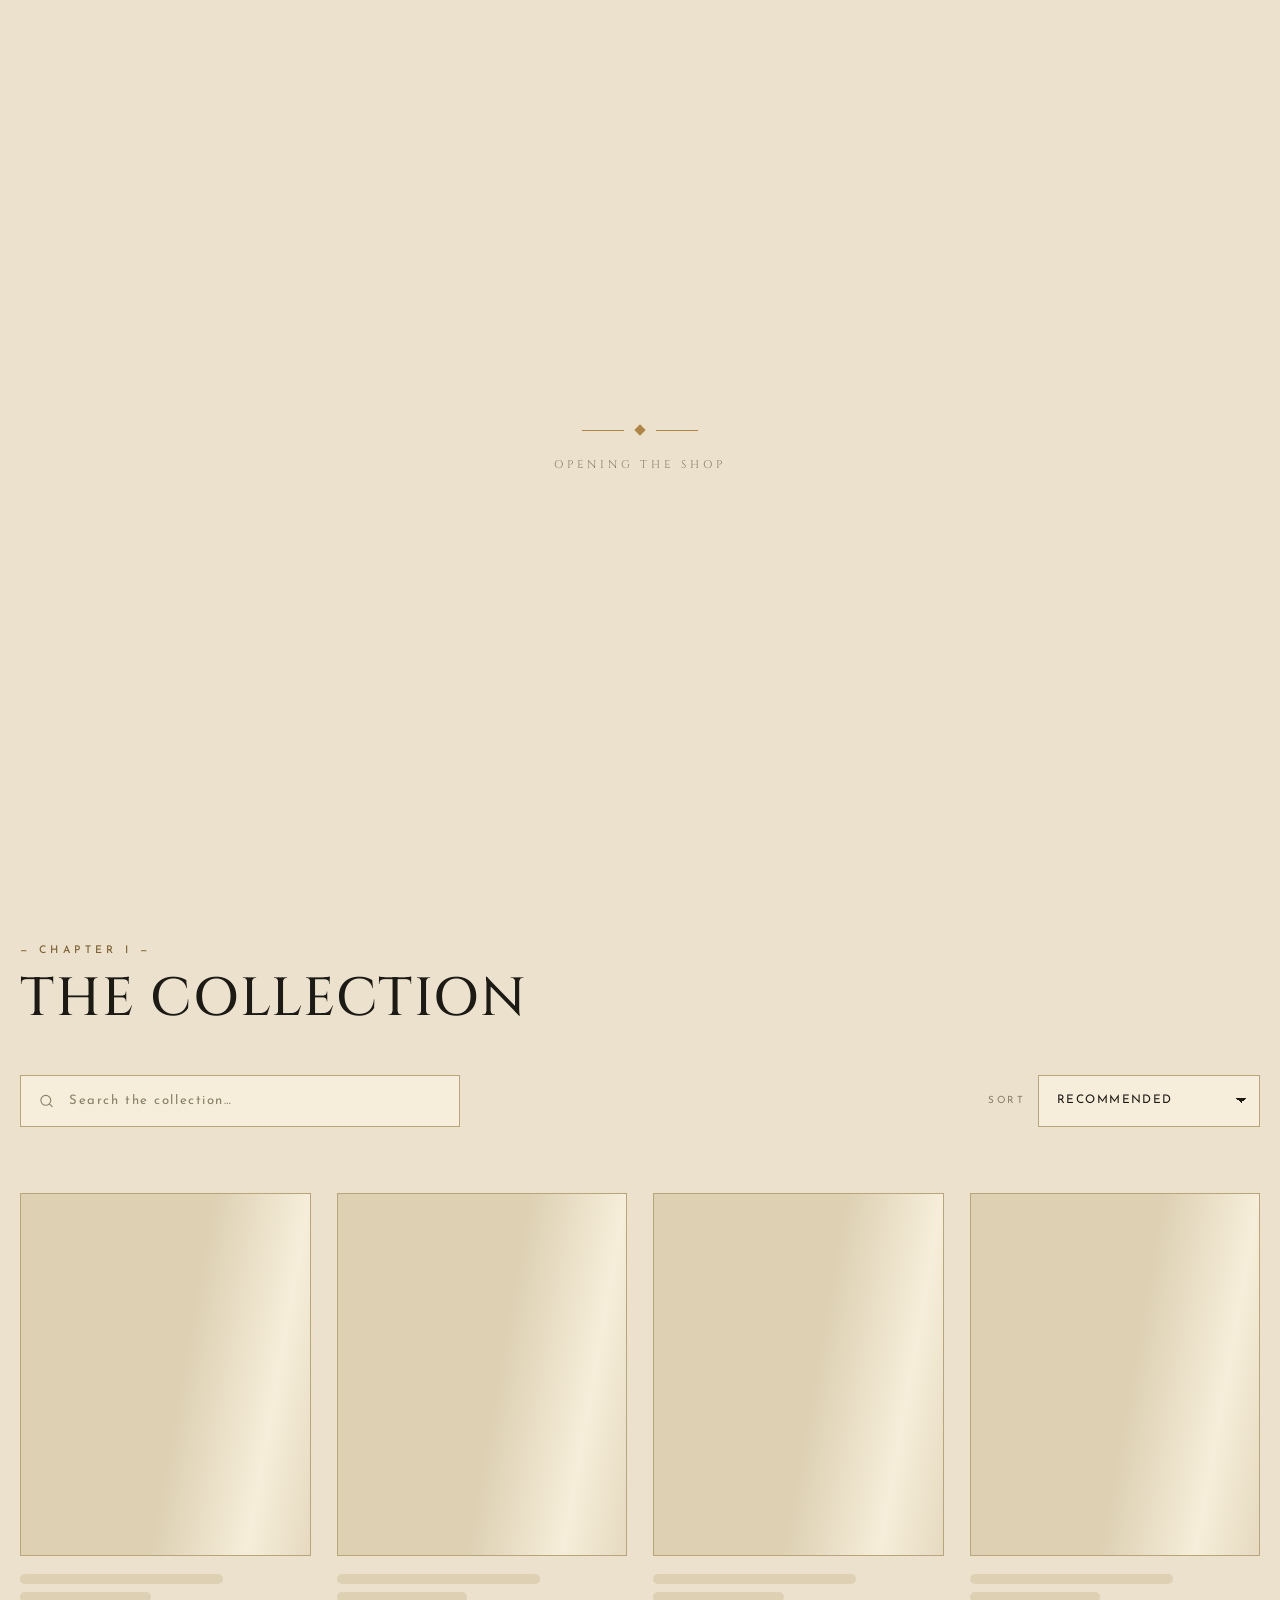
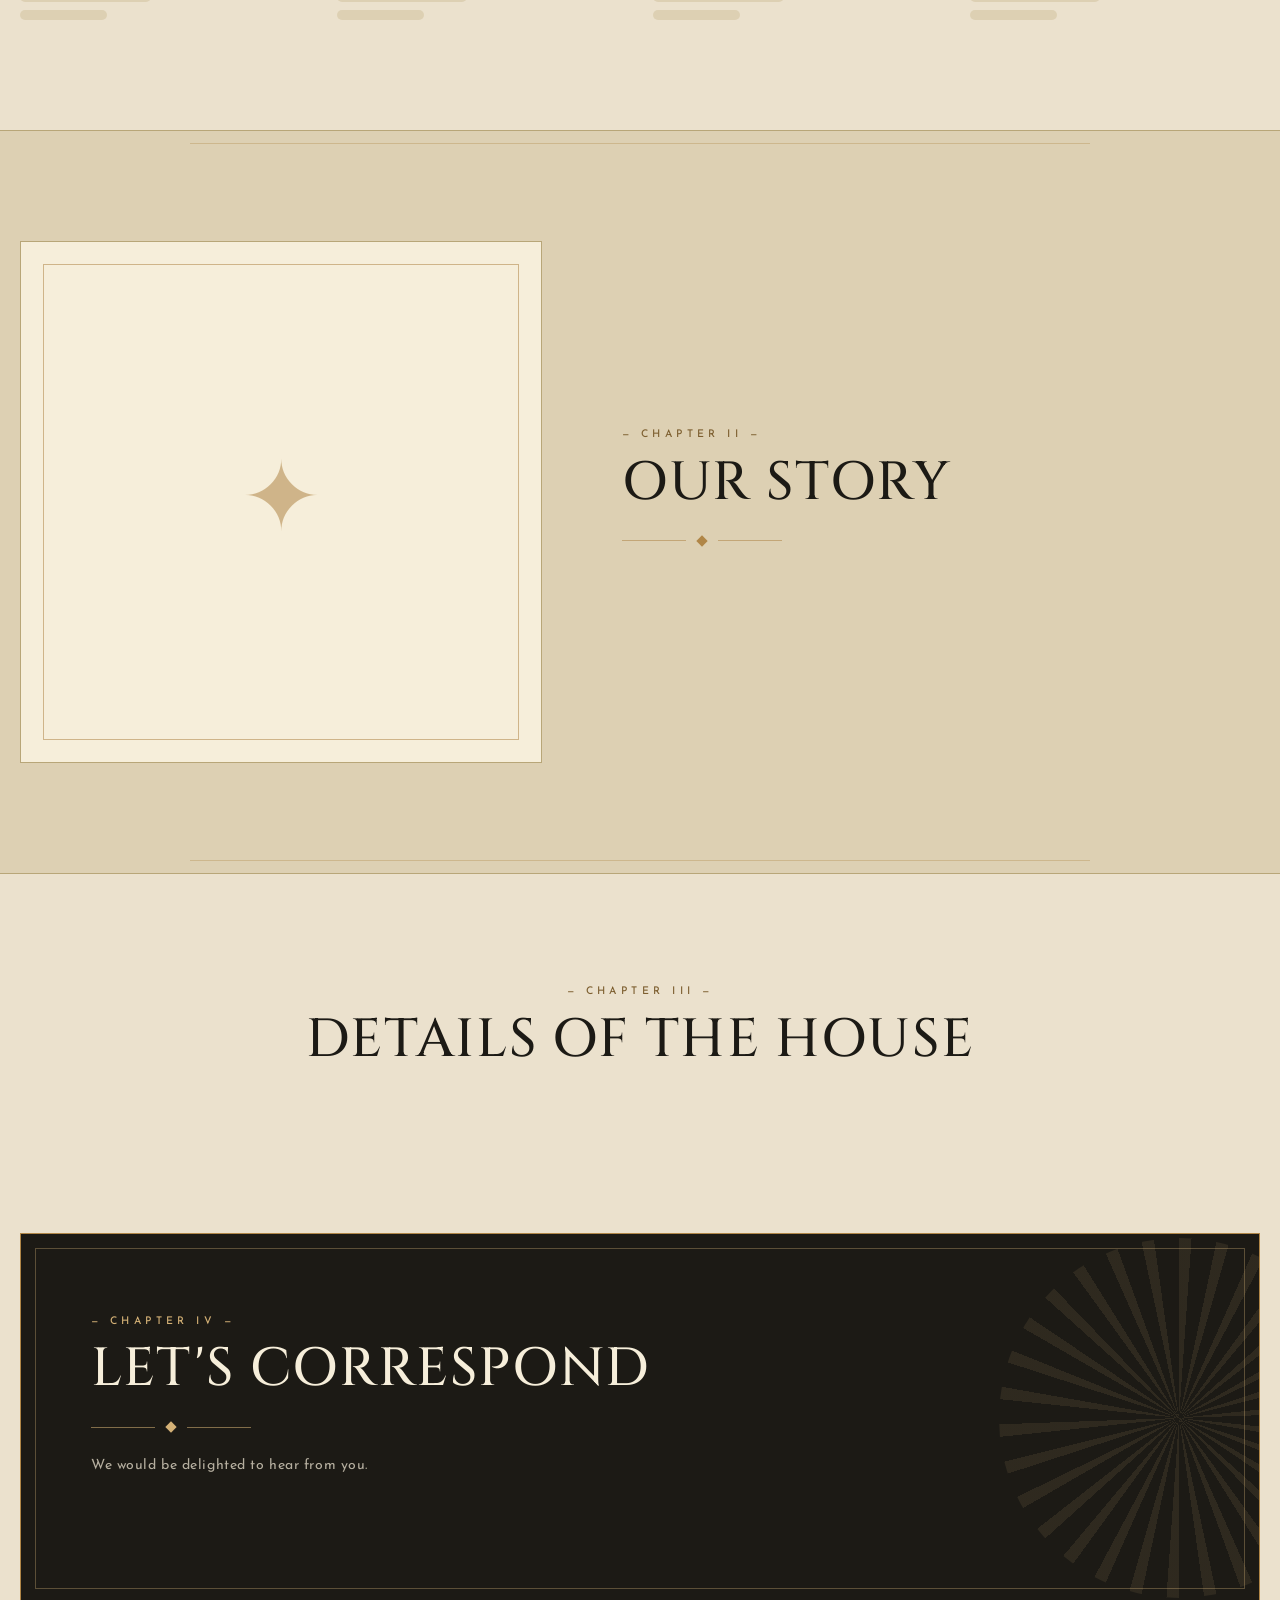
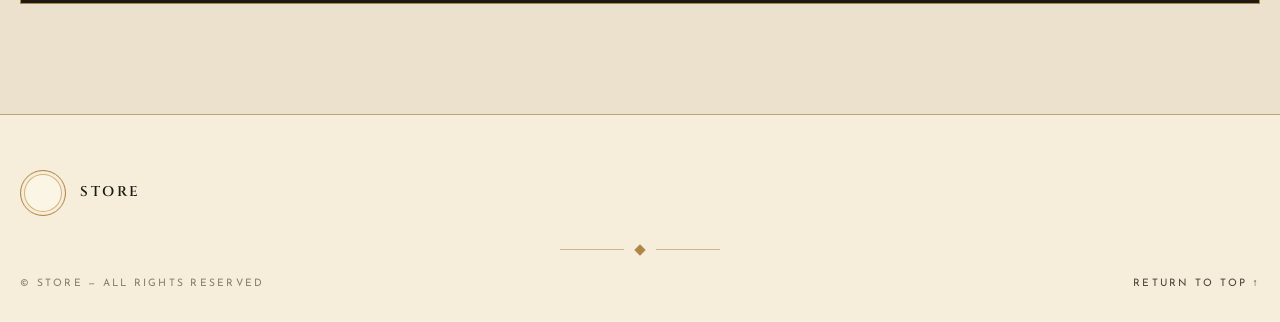
==== commit f36d047a: "done" ====
--- a/abdul/index.html
+++ b/abdul/index.html
@@ -2,1114 +2,553 @@
 <html lang="en">
 <head>
     <meta charset="UTF-8">
-
-    <meta
-        name="viewport"
-        content="width=device-width, initial-scale=1.0"
-    >
-
-    <meta
-        name="theme-color"
-        content="#111111"
-    >
+    <meta name="viewport" content="width=device-width, initial-scale=1.0">
+    <meta name="theme-color" content="#1c1a15">
 
     <title>Store</title>
-
-    <meta
-        name="description"
-        content="Discover our products and shop with us."
-    >
-
-    <link
-        rel="preconnect"
-        href="https://fonts.googleapis.com"
-    >
-
-    <link
-        rel="preconnect"
-        href="https://fonts.gstatic.com"
-        crossorigin
-    >
-
-    <link
-        href="https://fonts.googleapis.com/css2?family=DM+Sans:wght@400;500;600;700&family=Playfair+Display:wght@500;600;700&display=swap"
-        rel="stylesheet"
-    >
-
-    <link
-        rel="stylesheet"
-        href="style.css"
-    >
+    <meta name="description" content="Discover our collection.">
+
+    <link rel="preconnect" href="https://fonts.googleapis.com">
+    <link rel="preconnect" href="https://fonts.gstatic.com" crossorigin>
+
+    <link href="https://fonts.googleapis.com/css2?family=Cinzel:wght@400;500;600;700&family=Marcellus&family=Josefin+Sans:ital,wght@0,300;0,400;0,500;0,600;1,300&display=swap" rel="stylesheet">
+
+    <link rel="stylesheet" href="style.css">
 </head>
-
 <body>
 
-    <!-- =========================
-         PAGE LOADER
-    ========================== -->
-
-    <div
-        id="page-loader"
-        class="page-loader"
-        aria-label="Loading store"
-    >
-        <div class="loader-spinner"></div>
-        <p>Loading store...</p>
+<!-- =====================================================
+     PAGE LOADER
+====================================================== -->
+<div id="page-loader" class="page-loader" aria-label="Loading store">
+    <div class="loader-ornament">
+        <span class="loader-line"></span>
+        <span class="loader-diamond"></span>
+        <span class="loader-line"></span>
     </div>
-
-
-    <!-- =========================
-         HEADER
-    ========================== -->
-
-    <header class="site-header">
-
-        <div class="header-inner">
-
-            <a
-                href="#top"
-                class="brand"
-                aria-label="Store home"
-            >
-
-                <div class="brand-logo-wrap">
-                    <img
-                        id="header-logo"
-                        class="brand-logo"
-                        src=""
-                        alt=""
-                        loading="eager"
-                        decoding="async"
-                    >
-                </div>
-
-                <div class="brand-text">
-
-                    <span
-                        id="header-business-name"
-                        class="brand-name"
-                    >
-                        Store
-                    </span>
-
-                    <span
-                        id="header-tagline"
-                        class="brand-tagline"
-                    ></span>
-
-                </div>
-
-            </a>
-
-
-            <button
-                id="menu-btn"
-                class="menu-btn"
-                type="button"
-                aria-label="Open menu"
-                aria-expanded="false"
-            >
-                <span></span>
-                <span></span>
-                <span></span>
+    <p>Opening the shop</p>
+</div>
+
+
+<!-- =====================================================
+     HEADER
+====================================================== -->
+<header class="site-header">
+    <div class="header-inner">
+
+        <a href="#top" class="brand" aria-label="Store home">
+            <div class="brand-logo-wrap">
+                <img id="header-logo" class="brand-logo" src="" alt="" loading="eager" decoding="async">
+            </div>
+            <div class="brand-text">
+                <span id="header-business-name" class="brand-name">Store</span>
+                <span id="header-tagline" class="brand-tagline"></span>
+            </div>
+        </a>
+
+        <button id="menu-btn" class="menu-btn" type="button" aria-label="Open menu" aria-expanded="false">
+            <span></span><span></span><span></span>
+        </button>
+
+        <nav id="main-nav" class="nav-links" aria-label="Main navigation">
+            <a href="#products">Shop</a>
+            <a href="#about">About</a>
+            <a href="#details">Info</a>
+            <a href="#contact">Contact</a>
+
+            <button id="header-cart-btn" class="cart-btn" type="button" aria-label="Open cart">
+                <svg viewBox="0 0 24 24" width="17" height="17" fill="none" stroke="currentColor" stroke-width="1.6" stroke-linecap="round" stroke-linejoin="round" aria-hidden="true">
+                    <path d="M3 4h2l2.4 11.2a2 2 0 0 0 2 1.6h7.7a2 2 0 0 0 2-1.55L21 8H6"/>
+                    <circle cx="10" cy="20" r="1.4"/>
+                    <circle cx="18" cy="20" r="1.4"/>
+                </svg>
+                <span>Cart</span>
+                <span id="cart-count" class="cart-count" hidden>0</span>
             </button>
-
-
-            <nav
-                id="main-nav"
-                class="nav-links"
-                aria-label="Main navigation"
-            >
-
-                <a href="#products">Shop</a>
-                <a href="#about">About</a>
-                <a href="#contact">Contact</a>
-
-                <a
-                    id="header-whatsapp"
-                    class="nav-order-btn"
-                    href="#"
-                    target="_blank"
-                    rel="noopener noreferrer"
-                    hidden
-                >
-                    Order
-                </a>
-
-            </nav>
-
-        </div>
-
-    </header>
-
-
-    <main id="top">
-
-
-        <!-- =========================
-             HERO
-        ========================== -->
-
-        <section
-            id="hero"
-            class="hero"
-        >
-
-            <div class="hero-overlay"></div>
-
+        </nav>
+
+    </div>
+</header>
+
+
+<main id="top">
+
+    <!-- =====================================================
+         HERO
+    ====================================================== -->
+    <section id="hero" class="hero">
+        <div class="hero-overlay"></div>
+
+        <div class="hero-frame">
             <div class="hero-content">
-
-                <span
-                    id="hero-eyebrow"
-                    class="hero-eyebrow"
-                >
-                    Welcome
-                </span>
-
-                <h1
-                    id="hero-business-name"
-                    class="hero-title"
-                >
-                    Your Business
-                </h1>
-
-                <p
-                    id="hero-tagline"
-                    class="hero-tagline"
-                >
-                    Discover something special.
-                </p>
-
-                <p
-                    id="hero-description"
-                    class="hero-description"
-                ></p>
-
+                <span id="hero-eyebrow" class="hero-eyebrow">Est. — Fine Goods</span>
+                <h1 id="hero-business-name" class="hero-title">Your Business</h1>
+
+                <div class="hero-divider" aria-hidden="true">
+                    <span></span>
+                    <span class="diamond"></span>
+                    <span></span>
+                </div>
+
+                <p id="hero-tagline" class="hero-tagline">Discover something special.</p>
+                <p id="hero-description" class="hero-description"></p>
 
                 <div class="hero-actions">
-
-                    <a
-                        id="hero-shop-btn"
-                        class="btn btn-primary"
-                        href="#products"
-                    >
-                        Explore Collection
+                    <a id="hero-shop-btn" class="btn btn-primary" href="#products">Explore Collection</a>
+                    <button id="hero-cart-btn" class="btn btn-secondary" type="button">View Cart</button>
+                </div>
+            </div>
+        </div>
+
+        <a href="#products" class="scroll-indicator" aria-label="Scroll to products">
+            <span>Scroll</span>
+            <span class="scroll-arrow" aria-hidden="true"></span>
+        </a>
+    </section>
+
+
+    <!-- =====================================================
+         INFO STRIP (was "quick info")
+    ====================================================== -->
+    <section class="info-strip" aria-label="Store information">
+        <div class="container">
+            <div id="quick-info" class="info-grid">
+
+                <article class="info-cell" data-info-card="location" hidden>
+                    <span class="info-mark" aria-hidden="true">
+                        <svg viewBox="0 0 24 24" width="18" height="18" fill="none" stroke="currentColor" stroke-width="1.4" stroke-linecap="round" stroke-linejoin="round">
+                            <path d="M12 21s-7-7.5-7-12a7 7 0 1 1 14 0c0 4.5-7 12-7 12z"/>
+                            <circle cx="12" cy="9" r="2.4"/>
+                        </svg>
+                    </span>
+                    <div>
+                        <span class="info-label">Location</span>
+                        <strong id="quick-location"></strong>
+                    </div>
+                </article>
+
+                <article class="info-cell" data-info-card="delivery" hidden>
+                    <span class="info-mark" aria-hidden="true">
+                        <svg viewBox="0 0 24 24" width="18" height="18" fill="none" stroke="currentColor" stroke-width="1.4" stroke-linecap="round" stroke-linejoin="round">
+                            <path d="M3 7h11v9H3z"/>
+                            <path d="M14 10h4l3 3v3h-7"/>
+                            <circle cx="7" cy="18" r="1.6"/>
+                            <circle cx="17" cy="18" r="1.6"/>
+                        </svg>
+                    </span>
+                    <div>
+                        <span class="info-label">Delivery</span>
+                        <strong id="quick-delivery"></strong>
+                    </div>
+                </article>
+
+                <article class="info-cell" data-info-card="hours" hidden>
+                    <span class="info-mark" aria-hidden="true">
+                        <svg viewBox="0 0 24 24" width="18" height="18" fill="none" stroke="currentColor" stroke-width="1.4" stroke-linecap="round" stroke-linejoin="round">
+                            <circle cx="12" cy="12" r="9"/>
+                            <path d="M12 7v5l3 2"/>
+                        </svg>
+                    </span>
+                    <div>
+                        <span class="info-label">Hours</span>
+                        <strong id="quick-hours"></strong>
+                    </div>
+                </article>
+
+                <article class="info-cell" data-info-card="payment" hidden>
+                    <span class="info-mark" aria-hidden="true">
+                        <svg viewBox="0 0 24 24" width="18" height="18" fill="none" stroke="currentColor" stroke-width="1.4" stroke-linecap="round" stroke-linejoin="round">
+                            <rect x="2.5" y="6" width="19" height="12" rx="2"/>
+                            <path d="M2.5 10h19"/>
+                        </svg>
+                    </span>
+                    <div>
+                        <span class="info-label">Payment</span>
+                        <strong id="quick-payment"></strong>
+                    </div>
+                </article>
+
+            </div>
+        </div>
+    </section>
+
+
+    <!-- =====================================================
+         PRODUCTS
+    ====================================================== -->
+    <section id="products" class="products-section">
+        <div class="container">
+
+            <div class="section-heading">
+                <div>
+                    <span class="section-eyebrow">— Chapter I —</span>
+                    <h2>The Collection</h2>
+                </div>
+                <p id="product-count" class="product-count"></p>
+            </div>
+
+            <div class="catalog-toolbar">
+                <div class="search-box">
+                    <svg class="search-icon" viewBox="0 0 24 24" width="17" height="17" fill="none" stroke="currentColor" stroke-width="1.6" stroke-linecap="round" stroke-linejoin="round" aria-hidden="true">
+                        <circle cx="11" cy="11" r="7"/>
+                        <path d="m20 20-3.5-3.5"/>
+                    </svg>
+                    <input id="product-search" type="search" placeholder="Search the collection…" autocomplete="off" aria-label="Search products">
+                </div>
+
+                <div class="sort-box">
+                    <label for="sort-products">Sort</label>
+                    <select id="sort-products">
+                        <option value="default">Recommended</option>
+                        <option value="price-low">Price — Low to High</option>
+                        <option value="price-high">Price — High to Low</option>
+                        <option value="new">New Arrivals</option>
+                    </select>
+                </div>
+            </div>
+
+            <div id="category-filters" class="category-filters" aria-label="Product categories"></div>
+
+            <div id="product-grid" class="product-grid" aria-live="polite">
+                <article class="product-skeleton"><div class="skeleton-image"></div><div class="skeleton-line"></div><div class="skeleton-line short"></div><div class="skeleton-line tiny"></div></article>
+                <article class="product-skeleton"><div class="skeleton-image"></div><div class="skeleton-line"></div><div class="skeleton-line short"></div><div class="skeleton-line tiny"></div></article>
+                <article class="product-skeleton"><div class="skeleton-image"></div><div class="skeleton-line"></div><div class="skeleton-line short"></div><div class="skeleton-line tiny"></div></article>
+                <article class="product-skeleton"><div class="skeleton-image"></div><div class="skeleton-line"></div><div class="skeleton-line short"></div><div class="skeleton-line tiny"></div></article>
+            </div>
+
+            <div id="products-empty" class="empty-state" hidden>
+                <div class="empty-ornament" aria-hidden="true">
+                    <span></span><span class="diamond"></span><span></span>
+                </div>
+                <h3>Nothing in this chapter</h3>
+                <p>Try another search or category.</p>
+            </div>
+
+            <div id="products-error" class="error-state" hidden>
+                <div class="empty-ornament" aria-hidden="true">
+                    <span></span><span class="diamond"></span><span></span>
+                </div>
+                <h3>The catalogue is closed</h3>
+                <p>Please try again in a moment.</p>
+                <button id="retry-products" class="btn btn-primary" type="button">Try Again</button>
+            </div>
+
+        </div>
+    </section>
+
+
+    <!-- =====================================================
+         ABOUT
+    ====================================================== -->
+    <section id="about" class="about-section">
+        <div class="container">
+            <div class="about-layout">
+
+                <div class="about-visual">
+                    <div class="about-image-frame">
+                        <img id="about-logo" src="" alt="" loading="lazy" decoding="async" hidden>
+                        <div id="about-placeholder" class="about-placeholder">
+                            <span class="about-monogram" aria-hidden="true">✦</span>
+                        </div>
+                    </div>
+                </div>
+
+                <div class="about-content">
+                    <span class="section-eyebrow">— Chapter II —</span>
+                    <h2>Our <span id="about-business-name">Story</span></h2>
+
+                    <div class="about-divider" aria-hidden="true">
+                        <span></span><span class="diamond"></span><span></span>
+                    </div>
+
+                    <p id="about-description" class="about-description"></p>
+
+                    <div id="social-links" class="social-links"></div>
+                </div>
+
+            </div>
+        </div>
+    </section>
+
+
+    <!-- =====================================================
+         DETAILS — Find us, Delivery, Payment, Hours
+    ====================================================== -->
+    <section id="details" class="details-section">
+        <div class="container">
+
+            <div class="section-heading centered">
+                <div>
+                    <span class="section-eyebrow">— Chapter III —</span>
+                    <h2>Details of the House</h2>
+                </div>
+            </div>
+
+            <div class="details-grid">
+
+                <article id="location-card" class="detail-card" hidden>
+                    <span class="detail-numeral">I</span>
+                    <span class="detail-icon" aria-hidden="true">
+                        <svg viewBox="0 0 24 24" width="22" height="22" fill="none" stroke="currentColor" stroke-width="1.3" stroke-linecap="round" stroke-linejoin="round">
+                            <path d="M12 21s-7-7.5-7-12a7 7 0 1 1 14 0c0 4.5-7 12-7 12z"/>
+                            <circle cx="12" cy="9" r="2.4"/>
+                        </svg>
+                    </span>
+                    <h3>Find Us</h3>
+                    <p id="detail-location"></p>
+                    <a id="google-maps-link" href="#" target="_blank" rel="noopener noreferrer" hidden>Open in Maps</a>
+                </article>
+
+                <article id="delivery-card" class="detail-card" hidden>
+                    <span class="detail-numeral">II</span>
+                    <span class="detail-icon" aria-hidden="true">
+                        <svg viewBox="0 0 24 24" width="22" height="22" fill="none" stroke="currentColor" stroke-width="1.3" stroke-linecap="round" stroke-linejoin="round">
+                            <path d="M3 7h11v9H3z"/>
+                            <path d="M14 10h4l3 3v3h-7"/>
+                            <circle cx="7" cy="18" r="1.6"/>
+                            <circle cx="17" cy="18" r="1.6"/>
+                        </svg>
+                    </span>
+                    <h3>Delivery</h3>
+                    <p id="detail-delivery"></p>
+                </article>
+
+                <article id="payment-card" class="detail-card" hidden>
+                    <span class="detail-numeral">III</span>
+                    <span class="detail-icon" aria-hidden="true">
+                        <svg viewBox="0 0 24 24" width="22" height="22" fill="none" stroke="currentColor" stroke-width="1.3" stroke-linecap="round" stroke-linejoin="round">
+                            <rect x="2.5" y="6" width="19" height="12" rx="2"/>
+                            <path d="M2.5 10h19"/>
+                        </svg>
+                    </span>
+                    <h3>Payment</h3>
+                    <p id="detail-payment"></p>
+                </article>
+
+                <article id="hours-card" class="detail-card" hidden>
+                    <span class="detail-numeral">IV</span>
+                    <span class="detail-icon" aria-hidden="true">
+                        <svg viewBox="0 0 24 24" width="22" height="22" fill="none" stroke="currentColor" stroke-width="1.3" stroke-linecap="round" stroke-linejoin="round">
+                            <circle cx="12" cy="12" r="9"/>
+                            <path d="M12 7v5l3 2"/>
+                        </svg>
+                    </span>
+                    <h3>Opening Hours</h3>
+                    <p id="detail-hours"></p>
+                </article>
+
+            </div>
+        </div>
+    </section>
+
+
+    <!-- =====================================================
+         CONTACT — multi-platform
+    ====================================================== -->
+    <section id="contact" class="contact-section">
+        <div class="container">
+            <div class="contact-box">
+
+                <div class="contact-ornament" aria-hidden="true"></div>
+
+                <div class="contact-content">
+                    <span class="section-eyebrow light">— Chapter IV —</span>
+                    <h2>Let's Correspond</h2>
+
+                    <div class="contact-divider" aria-hidden="true">
+                        <span></span><span class="diamond"></span><span></span>
+                    </div>
+
+                    <p id="contact-message">We would be delighted to hear from you.</p>
+                </div>
+
+                <div id="contact-actions" class="contact-actions">
+                    <!-- Populated by JavaScript -->
+                </div>
+
+            </div>
+        </div>
+    </section>
+
+</main>
+
+
+<!-- =====================================================
+     FOOTER
+====================================================== -->
+<footer class="site-footer">
+    <div class="container">
+
+        <div class="footer-top">
+            <div class="footer-brand">
+                <div class="footer-logo-wrap">
+                    <img id="footer-logo" src="" alt="" loading="lazy" decoding="async" hidden>
+                </div>
+                <div>
+                    <strong id="footer-business-name">Store</strong>
+                    <p id="footer-tagline"></p>
+                </div>
+            </div>
+
+            <div id="footer-socials" class="footer-socials"></div>
+        </div>
+
+        <div class="footer-rule" aria-hidden="true">
+            <span></span><span class="diamond"></span><span></span>
+        </div>
+
+        <div class="footer-bottom">
+            <p>
+                © <span id="footer-year"></span>
+                <span id="footer-business-name-bottom">Store</span>
+                — All rights reserved
+            </p>
+            <a href="#top">Return to Top ↑</a>
+        </div>
+
+    </div>
+</footer>
+
+
+<!-- =====================================================
+     PRODUCT MODAL
+====================================================== -->
+<div id="product-modal" class="product-modal" role="dialog" aria-modal="true" aria-labelledby="modal-title" hidden>
+    <div class="modal-backdrop"></div>
+
+    <div class="modal-container">
+        <button id="modal-close" class="modal-close" type="button" aria-label="Close product">
+            <svg viewBox="0 0 24 24" width="18" height="18" fill="none" stroke="currentColor" stroke-width="1.6" stroke-linecap="round">
+                <path d="M6 6l12 12M18 6L6 18"/>
+            </svg>
+        </button>
+
+        <div class="modal-layout">
+
+            <div class="product-gallery">
+                <div class="main-product-image">
+                    <div id="modal-image-loader" class="image-loader">
+                        <div class="loader-ornament small">
+                            <span class="loader-line"></span>
+                            <span class="loader-diamond"></span>
+                            <span class="loader-line"></span>
+                        </div>
+                    </div>
+                    <img id="modal-main-image" src="" alt="" decoding="async">
+                </div>
+
+                <div id="modal-thumbnails" class="product-thumbnails" aria-label="Product images"></div>
+            </div>
+
+            <div class="modal-product-info">
+                <span id="modal-category" class="modal-category"></span>
+                <h2 id="modal-title">Product</h2>
+
+                <div class="modal-price-row">
+                    <strong id="modal-price" class="modal-price"></strong>
+                    <del id="modal-old-price" class="modal-old-price"></del>
+                </div>
+
+                <div id="modal-badges" class="modal-badges"></div>
+
+                <p id="modal-description" class="modal-description"></p>
+
+                <div id="modal-details" class="modal-details">
+                    <div class="modal-detail" data-detail="colour" hidden>
+                        <span>Colour</span><strong id="modal-colour"></strong>
+                    </div>
+                    <div class="modal-detail" data-detail="sizes" hidden>
+                        <span>Sizes</span><strong id="modal-sizes"></strong>
+                    </div>
+                    <div class="modal-detail" data-detail="material" hidden>
+                        <span>Material</span><strong id="modal-material"></strong>
+                    </div>
+                    <div class="modal-detail" data-detail="stock" hidden>
+                        <span>Availability</span><strong id="modal-stock"></strong>
+                    </div>
+                </div>
+
+                <div class="modal-order-area">
+                    <button id="modal-add-cart" class="btn btn-primary modal-order-btn" type="button">
+                        Add to Cart
+                    </button>
+                    <a id="modal-whatsapp" class="btn btn-outline modal-order-btn" href="#" target="_blank" rel="noopener noreferrer" hidden>
+                        Order via WhatsApp
                     </a>
-
-                    <a
-                        id="hero-whatsapp"
-                        class="btn btn-secondary"
-                        href="#"
-                        target="_blank"
-                        rel="noopener noreferrer"
-                        hidden
-                    >
-                        WhatsApp Us
-                    </a>
-
-                </div>
-
-            </div>
-
-
-            <a
-                href="#products"
-                class="scroll-indicator"
-                aria-label="Scroll to products"
-            >
-                <span>Explore</span>
-                <span class="scroll-arrow">↓</span>
-            </a>
-
-        </section>
-
-
-        <!-- =========================
-             QUICK BUSINESS INFO
-        ========================== -->
-
-        <section class="quick-info-section">
-
-            <div class="container">
-
-                <div
-                    id="quick-info"
-                    class="quick-info-grid"
-                >
-
-                    <article
-                        class="info-card"
-                        data-info-card="location"
-                        hidden
-                    >
-
-                        <span class="info-icon">⌖</span>
-
-                        <div>
-                            <span class="info-label">
-                                Location
-                            </span>
-
-                            <strong
-                                id="quick-location"
-                            ></strong>
-                        </div>
-
-                    </article>
-
-
-                    <article
-                        class="info-card"
-                        data-info-card="delivery"
-                        hidden
-                    >
-
-                        <span class="info-icon">↗</span>
-
-                        <div>
-                            <span class="info-label">
-                                Delivery
-                            </span>
-
-                            <strong
-                                id="quick-delivery"
-                            ></strong>
-                        </div>
-
-                    </article>
-
-
-                    <article
-                        class="info-card"
-                        data-info-card="hours"
-                        hidden
-                    >
-
-                        <span class="info-icon">◷</span>
-
-                        <div>
-                            <span class="info-label">
-                                Opening Hours
-                            </span>
-
-                            <strong
-                                id="quick-hours"
-                            ></strong>
-                        </div>
-
-                    </article>
-
-
-                    <article
-                        class="info-card"
-                        data-info-card="payment"
-                        hidden
-                    >
-
-                        <span class="info-icon">₦</span>
-
-                        <div>
-                            <span class="info-label">
-                                Payment
-                            </span>
-
-                            <strong
-                                id="quick-payment"
-                            ></strong>
-                        </div>
-
-                    </article>
-
-                </div>
-
-            </div>
-
-        </section>
-
-
-        <!-- =========================
-             PRODUCTS
-        ========================== -->
-
-        <section
-            id="products"
-            class="products-section"
-        >
-
-            <div class="container">
-
-
-                <div class="section-heading">
-
-                    <div>
-
-                        <span class="section-eyebrow">
-                            Collection
-                        </span>
-
-                        <h2>
-                            Explore Our Products
-                        </h2>
-
-                    </div>
-
-                    <p
-                        id="product-count"
-                        class="product-count"
-                    ></p>
-
-                </div>
-
-
-                <!-- Search + sort -->
-
-                <div class="catalog-toolbar">
-
-                    <div class="search-box">
-
-                        <span
-                            class="search-icon"
-                            aria-hidden="true"
-                        >
-                            ⌕
-                        </span>
-
-                        <input
-                            id="product-search"
-                            type="search"
-                            placeholder="Search products..."
-                            autocomplete="off"
-                            aria-label="Search products"
-                        >
-
-                    </div>
-
-
-                    <div class="sort-box">
-
-                        <label
-                            for="sort-products"
-                        >
-                            Sort
-                        </label>
-
-                        <select
-                            id="sort-products"
-                        >
-
-                            <option value="default">
-                                Recommended
-                            </option>
-
-                            <option value="price-low">
-                                Price: Low to High
-                            </option>
-
-                            <option value="price-high">
-                                Price: High to Low
-                            </option>
-
-                            <option value="new">
-                                New Arrivals
-                            </option>
-
-                        </select>
-
-                    </div>
-
-                </div>
-
-
-                <!-- Categories -->
-
-                <div
-                    id="category-filters"
-                    class="category-filters"
-                    aria-label="Product categories"
-                >
-                    <!-- Generated by JavaScript -->
-                </div>
-
-
-                <!-- Product grid -->
-
-                <div
-                    id="product-grid"
-                    class="product-grid"
-                    aria-live="polite"
-                >
-
-                    <!-- Loading skeletons -->
-
-                    <article class="product-skeleton">
-                        <div class="skeleton-image"></div>
-                        <div class="skeleton-line"></div>
-                        <div class="skeleton-line short"></div>
-                        <div class="skeleton-line tiny"></div>
-                    </article>
-
-                    <article class="product-skeleton">
-                        <div class="skeleton-image"></div>
-                        <div class="skeleton-line"></div>
-                        <div class="skeleton-line short"></div>
-                        <div class="skeleton-line tiny"></div>
-                    </article>
-
-                    <article class="product-skeleton">
-                        <div class="skeleton-image"></div>
-                        <div class="skeleton-line"></div>
-                        <div class="skeleton-line short"></div>
-                        <div class="skeleton-line tiny"></div>
-                    </article>
-
-                </div>
-
-
-                <!-- Empty state -->
-
-                <div
-                    id="products-empty"
-                    class="empty-state"
-                    hidden
-                >
-
-                    <div class="empty-icon">
-                        ◌
-                    </div>
-
-                    <h3>
-                        Nothing found
-                    </h3>
-
-                    <p>
-                        Try another search or category.
-                    </p>
-
-                </div>
-
-
-                <!-- Error state -->
-
-                <div
-                    id="products-error"
-                    class="error-state"
-                    hidden
-                >
-
-                    <div class="error-icon">
-                        !
-                    </div>
-
-                    <h3>
-                        Products couldn't load
-                    </h3>
-
-                    <p>
-                        Please try again in a moment.
-                    </p>
-
-                    <button
-                        id="retry-products"
-                        class="btn btn-primary"
-                        type="button"
-                    >
-                        Try Again
-                    </button>
-
-                </div>
-
-            </div>
-
-        </section>
-
-
-        <!-- =========================
-             ABOUT BUSINESS
-        ========================== -->
-
-        <section
-            id="about"
-            class="about-section"
-        >
-
-            <div class="container">
-
-                <div class="about-layout">
-
-
-                    <div class="about-visual">
-
-                        <div class="about-image-frame">
-
-                            <img
-                                id="about-logo"
-                                src=""
-                                alt=""
-                                loading="lazy"
-                                decoding="async"
-                                hidden
-                            >
-
-                            <div
-                                id="about-placeholder"
-                                class="about-placeholder"
-                            >
-                                <span>✦</span>
-                            </div>
-
-                        </div>
-
-                    </div>
-
-
-                    <div class="about-content">
-
-                        <span class="section-eyebrow">
-                            Our Story
-                        </span>
-
-                        <h2>
-                            About
-                            <span
-                                id="about-business-name"
-                            >
-                                Us
-                            </span>
-                        </h2>
-
-                        <p
-                            id="about-description"
-                            class="about-description"
-                        ></p>
-
-
-                        <div
-                            id="social-links"
-                            class="social-links"
-                        >
-                            <!-- Generated by JavaScript -->
-                        </div>
-
-                    </div>
-
-                </div>
-
-            </div>
-
-        </section>
-
-
-        <!-- =========================
-             BUSINESS DETAILS
-        ========================== -->
-
-        <section class="details-section">
-
-            <div class="container">
-
-                <div class="details-grid">
-
-
-                    <article
-                        id="location-card"
-                        class="detail-card"
-                        hidden
-                    >
-
-                        <span class="detail-number">
-                            01
-                        </span>
-
-                        <div class="detail-icon">
-                            ⌖
-                        </div>
-
-                        <h3>
-                            Find Us
-                        </h3>
-
-                        <p
-                            id="detail-location"
-                        ></p>
-
-                        <a
-                            id="google-maps-link"
-                            href="#"
-                            target="_blank"
-                            rel="noopener noreferrer"
-                            hidden
-                        >
-                            Open in Maps →
-                        </a>
-
-                    </article>
-
-
-                    <article
-                        id="delivery-card"
-                        class="detail-card"
-                        hidden
-                    >
-
-                        <span class="detail-number">
-                            02
-                        </span>
-
-                        <div class="detail-icon">
-                            ↗
-                        </div>
-
-                        <h3>
-                            Delivery
-                        </h3>
-
-                        <p
-                            id="detail-delivery"
-                        ></p>
-
-                    </article>
-
-
-                    <article
-                        id="payment-card"
-                        class="detail-card"
-                        hidden
-                    >
-
-                        <span class="detail-number">
-                            03
-                        </span>
-
-                        <div class="detail-icon">
-                            ◇
-                        </div>
-
-                        <h3>
-                            Payment
-                        </h3>
-
-                        <p
-                            id="detail-payment"
-                        ></p>
-
-                    </article>
-
-
-                    <article
-                        id="hours-card"
-                        class="detail-card"
-                        hidden
-                    >
-
-                        <span class="detail-number">
-                            04
-                        </span>
-
-                        <div class="detail-icon">
-                            ◷
-                        </div>
-
-                        <h3>
-                            Opening Hours
-                        </h3>
-
-                        <p
-                            id="detail-hours"
-                        ></p>
-
-                    </article>
-
-                </div>
-
-            </div>
-
-        </section>
-
-
-        <!-- =========================
-             CONTACT / ORDER CTA
-        ========================== -->
-
-        <section
-            id="contact"
-            class="contact-section"
-        >
-
-            <div class="container">
-
-                <div class="contact-box">
-
-                    <div class="contact-content">
-
-                        <span class="section-eyebrow">
-                            Let's Connect
-                        </span>
-
-                        <h2>
-                            Ready to place an order?
-                        </h2>
-
-                        <p
-                            id="contact-message"
-                        >
-                            We'd love to hear from you.
-                        </p>
-
-                    </div>
-
-
-                    <div class="contact-actions">
-
-                        <a
-                            id="contact-whatsapp"
-                            class="contact-action whatsapp-action"
-                            href="#"
-                            target="_blank"
-                            rel="noopener noreferrer"
-                            hidden
-                        >
-                            <span class="action-icon">
-                                ↗
-                            </span>
-
-                            <span>
-                                <small>
-                                    Chat with us
-                                </small>
-
-                                <strong>
-                                    WhatsApp
-                                </strong>
-                            </span>
-
-                        </a>
-
-
-                        <a
-                            id="contact-phone"
-                            class="contact-action"
-                            href="#"
-                            hidden
-                        >
-                            <span class="action-icon">
-                                ☎
-                            </span>
-
-                            <span>
-                                <small>
-                                    Call us
-                                </small>
-
-                                <strong>
-                                    <span
-                                        id="contact-phone-number"
-                                    ></span>
-                                </strong>
-                            </span>
-
-                        </a>
-
-                    </div>
-
-                </div>
-
-            </div>
-
-        </section>
-
-    </main>
-
-
-    <!-- =========================
-         FOOTER
-    ========================== -->
-
-    <footer class="site-footer">
-
-        <div class="container">
-
-            <div class="footer-top">
-
-                <div class="footer-brand">
-
-                    <div class="footer-logo-wrap">
-
-                        <img
-                            id="footer-logo"
-                            src=""
-                            alt=""
-                            loading="lazy"
-                            decoding="async"
-                            hidden
-                        >
-
-                    </div>
-
-                    <div>
-
-                        <strong
-                            id="footer-business-name"
-                        >
-                            Store
-                        </strong>
-
-                        <p
-                            id="footer-tagline"
-                        ></p>
-
-                    </div>
-
-                </div>
-
-
-                <div
-                    id="footer-socials"
-                    class="footer-socials"
-                >
-                    <!-- Generated by JavaScript -->
-                </div>
-
-            </div>
-
-
-            <div class="footer-bottom">
-
-                <p>
-                    ©
-                    <span id="footer-year"></span>
-                    <span id="footer-business-name-bottom">
-                        Store
-                    </span>
-                    . All rights reserved.
-                </p>
-
-                <a href="#top">
-                    Back to top ↑
-                </a>
-
-            </div>
-
-        </div>
-
-    </footer>
-
-
-    <!-- =========================
-         PRODUCT MODAL
-    ========================== -->
-
-    <div
-        id="product-modal"
-        class="product-modal"
-        role="dialog"
-        aria-modal="true"
-        aria-labelledby="modal-title"
-        hidden
-    >
-
-        <div class="modal-backdrop"></div>
-
-        <div class="modal-container">
-
-            <button
-                id="modal-close"
-                class="modal-close"
-                type="button"
-                aria-label="Close product"
-            >
-                ×
+                    <p id="modal-order-instruction" class="order-instruction"></p>
+                </div>
+            </div>
+
+        </div>
+    </div>
+</div>
+
+
+<!-- =====================================================
+     CART DRAWER
+====================================================== -->
+<div id="cart-drawer" class="cart-drawer" role="dialog" aria-modal="true" aria-labelledby="cart-title" hidden>
+    <div class="cart-backdrop"></div>
+
+    <aside class="cart-panel">
+        <header class="cart-head">
+            <div>
+                <span class="section-eyebrow">— Your Selection —</span>
+                <h2 id="cart-title">Order Sheet</h2>
+            </div>
+            <button id="cart-close" class="modal-close small" type="button" aria-label="Close cart">
+                <svg viewBox="0 0 24 24" width="16" height="16" fill="none" stroke="currentColor" stroke-width="1.6" stroke-linecap="round">
+                    <path d="M6 6l12 12M18 6L6 18"/>
+                </svg>
             </button>
-
-
-            <div class="modal-layout">
-
-
-                <!-- Gallery -->
-
-                <div class="product-gallery">
-
-                    <div class="main-product-image">
-
-                        <div
-                            id="modal-image-loader"
-                            class="image-loader"
-                        >
-                            <div class="loader-spinner"></div>
-                        </div>
-
-                        <img
-                            id="modal-main-image"
-                            src=""
-                            alt=""
-                            decoding="async"
-                        >
-
-                    </div>
-
-
-                    <div
-                        id="modal-thumbnails"
-                        class="product-thumbnails"
-                        aria-label="Product images"
-                    >
-                        <!-- Generated by JavaScript -->
-                    </div>
-
-                </div>
-
-
-                <!-- Product information -->
-
-                <div class="modal-product-info">
-
-                    <span
-                        id="modal-category"
-                        class="modal-category"
-                    ></span>
-
-                    <h2
-                        id="modal-title"
-                    >
-                        Product
-                    </h2>
-
-
-                    <div class="modal-price-row">
-
-                        <strong
-                            id="modal-price"
-                            class="modal-price"
-                        ></strong>
-
-                        <del
-                            id="modal-old-price"
-                            class="modal-old-price"
-                        ></del>
-
-                    </div>
-
-
-                    <div
-                        id="modal-badges"
-                        class="modal-badges"
-                    ></div>
-
-
-                    <p
-                        id="modal-description"
-                        class="modal-description"
-                    ></p>
-
-
-                    <div
-                        id="modal-details"
-                        class="modal-details"
-                    >
-
-                        <div
-                            class="modal-detail"
-                            data-detail="colour"
-                            hidden
-                        >
-
-                            <span>
-                                Colour
-                            </span>
-
-                            <strong
-                                id="modal-colour"
-                            ></strong>
-
-                        </div>
-
-
-                        <div
-                            class="modal-detail"
-                            data-detail="sizes"
-                            hidden
-                        >
-
-                            <span>
-                                Sizes
-                            </span>
-
-                            <strong
-                                id="modal-sizes"
-                            ></strong>
-
-                        </div>
-
-
-                        <div
-                            class="modal-detail"
-                            data-detail="material"
-                            hidden
-                        >
-
-                            <span>
-                                Material
-                            </span>
-
-                            <strong
-                                id="modal-material"
-                            ></strong>
-
-                        </div>
-
-
-                        <div
-                            class="modal-detail"
-                            data-detail="stock"
-                            hidden
-                        >
-
-                            <span>
-                                Availability
-                            </span>
-
-                            <strong
-                                id="modal-stock"
-                            ></strong>
-
-                        </div>
-
-                    </div>
-
-
-                    <div class="modal-order-area">
-
-                        <a
-                            id="modal-whatsapp"
-                            class="btn btn-primary modal-order-btn"
-                            href="#"
-                            target="_blank"
-                            rel="noopener noreferrer"
-                            hidden
-                        >
-                            Order on WhatsApp →
-                        </a>
-
-                        <p
-                            id="modal-order-instruction"
-                            class="order-instruction"
-                        ></p>
-
-                    </div>
-
-                </div>
-
-            </div>
-
-        </div>
-
-    </div>
-
-
-    <!-- =========================
-         JAVASCRIPT
-    ========================== -->
-
-    <script src="script.js"></script>
-
+        </header>
+
+        <div class="cart-rule" aria-hidden="true">
+            <span></span><span class="diamond"></span><span></span>
+        </div>
+
+        <div id="cart-items" class="cart-items"></div>
+
+        <div id="cart-empty" class="cart-empty">
+            <p>Your order sheet is empty.</p>
+            <p class="cart-empty-hint">Add items from the collection to begin.</p>
+        </div>
+
+        <footer class="cart-foot">
+            <div class="cart-subtotal">
+                <span>Subtotal</span>
+                <strong id="cart-total">—</strong>
+            </div>
+
+            <label class="cart-field">
+                <span>Your Name</span>
+                <input id="cart-name" type="text" placeholder="Full name" autocomplete="name">
+            </label>
+
+            <label class="cart-field">
+                <span>Note (optional)</span>
+                <textarea id="cart-note" rows="2" placeholder="Delivery address, sizes, special requests…"></textarea>
+            </label>
+
+            <div class="cart-send-actions">
+                <button id="cart-send" class="btn btn-primary" type="button">
+                    Send Order
+                    <svg viewBox="0 0 24 24" width="15" height="15" fill="none" stroke="currentColor" stroke-width="1.8" stroke-linecap="round" stroke-linejoin="round" aria-hidden="true">
+                        <path d="M5 12h14M13 6l6 6-6 6"/>
+                    </svg>
+                </button>
+                <button id="cart-clear" class="btn btn-ghost" type="button">Clear</button>
+            </div>
+
+            <div id="cart-send-menu" class="cart-send-menu" hidden>
+                <p class="cart-send-title">Send via</p>
+                <div id="cart-send-options" class="cart-send-options"></div>
+            </div>
+        </footer>
+    </aside>
+</div>
+
+
+<script src="script.js"></script>
 </body>
 </html>
--- a/abdul/style.css
+++ b/abdul/style.css
@@ -1,128 +1,122 @@
+/* =========================================================
+   SENDARe — 1930s Art Deco Storefront
+========================================================= */
+
 :root {
-    --bg: #f8f7f4;
-    --surface: #ffffff;
-    --surface-soft: #f1f0ec;
-    --text: #171717;
-    --text-soft: #66635d;
-    --text-muted: #96928b;
-    --border: #e7e4de;
-    --accent: #171717;
-    --accent-soft: #ebe9e3;
-    --white: #ffffff;
-    --success: #287a4b;
-    --danger: #a43b3b;
-
-    --font-body: "DM Sans", sans-serif;
-    --font-display: "Playfair Display", serif;
-
-    --container: 1240px;
-    --radius: 18px;
-    --radius-small: 10px;
+    --bg:         #ebe1cd;
+    --bg-deep:    #ddd0b3;
+    --surface:    #f6eeda;
+    --surface-2:  #fbf5e5;
+    --ink:        #1c1a15;
+    --ink-soft:   #4c4536;
+    --ink-mute:   #8a8069;
+    --gold:       #b08647;
+    --gold-light: #d4b176;
+    --gold-deep:  #7d5f30;
+    --line:       #b8a678;
+    --burgundy:   #6b1e2b;
+
+    --font-display: "Cinzel", "Marcellus", serif;
+    --font-serif:   "Marcellus", Georgia, serif;
+    --font-body:    "Josefin Sans", "Helvetica Neue", sans-serif;
+
+    --container: 1260px;
+    --radius:    2px;
+    --radius-lg: 3px;
 
     --shadow-soft:
-        0 10px 35px rgba(0, 0, 0, 0.055);
-
-    --shadow-card:
-        0 15px 45px rgba(0, 0, 0, 0.08);
-
-    --transition:
-        0.28s cubic-bezier(.2,.7,.2,1);
+        0 15px 40px rgba(60, 40, 10, 0.08);
+
+    --transition: 0.32s cubic-bezier(.2,.7,.2,1);
 }
 
 
 /* =========================
    RESET
 ========================= */
-
-* {
-    box-sizing: border-box;
-    margin: 0;
-    padding: 0;
-}
+* { box-sizing: border-box; margin: 0; padding: 0; }
 
 html {
     scroll-behavior: smooth;
-    scroll-padding-top: 85px;
+    scroll-padding-top: 90px;
 }
 
 body {
     font-family: var(--font-body);
     background: var(--bg);
-    color: var(--text);
+    color: var(--ink);
     line-height: 1.6;
     overflow-x: hidden;
-}
-
-body.modal-open {
+    font-weight: 400;
+    letter-spacing: 0.01em;
+}
+
+/* Subtle paper grain */
+body::before {
+    content: "";
+    position: fixed;
+    inset: 0;
+    pointer-events: none;
+    z-index: 0;
+    opacity: 0.5;
+    background-image:
+        radial-gradient(rgba(120, 90, 40, 0.05) 1px, transparent 1px),
+        radial-gradient(rgba(120, 90, 40, 0.04) 1px, transparent 1px);
+    background-size: 22px 22px, 22px 22px;
+    background-position: 0 0, 11px 11px;
+}
+
+body.modal-open,
+body.cart-open {
     overflow: hidden;
 }
 
-img {
-    display: block;
-    max-width: 100%;
-}
-
-button,
-input,
-select {
+img { display: block; max-width: 100%; }
+
+button, input, select, textarea {
     font: inherit;
-}
-
-button,
-a,
-select {
-    -webkit-tap-highlight-color: transparent;
-}
-
-button {
-    cursor: pointer;
-}
-
-a {
     color: inherit;
-    text-decoration: none;
-}
+}
+
+button, a, select { -webkit-tap-highlight-color: transparent; }
+button { cursor: pointer; }
+a { color: inherit; text-decoration: none; }
+
+[hidden] { display: none !important; }
 
 
 /* =========================
    UTILITIES
 ========================= */
-
 .container {
-    width: min(
-        calc(100% - 40px),
-        var(--container)
-    );
-
+    width: min(calc(100% - 40px), var(--container));
     margin-inline: auto;
-}
-
-[hidden] {
-    display: none !important;
+    position: relative;
+    z-index: 1;
+}
+
+.ornament {
+    display: flex;
+    align-items: center;
+    justify-content: center;
+    gap: 10px;
 }
 
 
 /* =========================
    PAGE LOADER
 ========================= */
-
 .page-loader {
     position: fixed;
     inset: 0;
     z-index: 9999;
-
     display: flex;
     flex-direction: column;
     align-items: center;
     justify-content: center;
-
-    gap: 14px;
-
+    gap: 22px;
     background: var(--bg);
-
-    transition:
-        opacity .4s ease,
-        visibility .4s ease;
+    transition: opacity .5s ease, visibility .5s ease;
 }
 
 .page-loader.loaded {
@@ -132,118 +126,128 @@
 }
 
 .page-loader p {
-    font-size: .78rem;
-    color: var(--text-muted);
-    letter-spacing: .08em;
-    text-transform: uppercase;
-}
-
-
-/* =========================
-   LOADER SPINNER
-========================= */
-
-.loader-spinner {
-    width: 28px;
-    height: 28px;
-
-    border: 2px solid var(--border);
-    border-top-color: var(--text);
-
-    border-radius: 50%;
-
-    animation:
-        spin .8s linear infinite;
-}
-
-@keyframes spin {
-    to {
-        transform: rotate(360deg);
-    }
+    font-family: var(--font-display);
+    font-size: .7rem;
+    color: var(--ink-mute);
+    letter-spacing: .35em;
+    text-transform: uppercase;
+}
+
+.loader-ornament {
+    display: flex;
+    align-items: center;
+    gap: 12px;
+}
+
+.loader-ornament.small { gap: 8px; }
+
+.loader-line {
+    display: block;
+    width: 42px;
+    height: 1px;
+    background: var(--gold);
+    animation: pulse 1.4s ease-in-out infinite;
+}
+
+.loader-ornament.small .loader-line { width: 28px; }
+
+.loader-diamond {
+    display: block;
+    width: 8px;
+    height: 8px;
+    background: var(--gold);
+    transform: rotate(45deg);
+    animation: pulse 1.4s ease-in-out infinite .15s;
+}
+
+.loader-ornament.small .loader-diamond { width: 6px; height: 6px; }
+
+@keyframes pulse {
+    0%, 100% { opacity: .3; }
+    50%      { opacity: 1; }
 }
 
 
 /* =========================
    HEADER
 ========================= */
-
 .site-header {
     position: sticky;
     top: 0;
     z-index: 1000;
-
-    background:
-        rgba(248, 247, 244, .88);
-
-    backdrop-filter:
-        blur(18px);
-
-    -webkit-backdrop-filter:
-        blur(18px);
-
-    border-bottom:
-        1px solid rgba(0,0,0,.06);
+    background: rgba(235, 225, 205, 0.94);
+    backdrop-filter: blur(14px);
+    -webkit-backdrop-filter: blur(14px);
+    border-bottom: 1px solid var(--line);
+}
+
+.site-header::after {
+    content: "";
+    position: absolute;
+    left: 0;
+    right: 0;
+    bottom: 3px;
+    height: 1px;
+    background: var(--line);
+    opacity: .35;
 }
 
 .header-inner {
-    width: min(
-        calc(100% - 40px),
-        var(--container)
-    );
-
-    min-height: 76px;
-
+    width: min(calc(100% - 40px), var(--container));
+    min-height: 82px;
     margin-inline: auto;
-
     display: flex;
     align-items: center;
     justify-content: space-between;
-
     gap: 30px;
 }
 
-
-/* Brand */
-
 .brand {
     display: flex;
     align-items: center;
-    gap: 11px;
-
+    gap: 14px;
     min-width: 0;
 }
 
 .brand-logo-wrap {
-    width: 43px;
-    height: 43px;
-
-    flex: 0 0 43px;
-
+    width: 46px;
+    height: 46px;
+    flex: 0 0 46px;
     overflow: hidden;
-
     border-radius: 50%;
-
-    background: var(--surface-soft);
+    background: var(--surface);
+    border: 1px solid var(--gold);
+    box-shadow: inset 0 0 0 3px var(--bg), inset 0 0 0 4px var(--gold-light);
+    display: flex;
+    align-items: center;
+    justify-content: center;
 }
 
 .brand-logo {
     width: 100%;
     height: 100%;
-
     object-fit: cover;
+    border-radius: 50%;
+}
+
+.brand-logo[src=""],
+.brand-logo:not([src]) {
+    visibility: hidden;
 }
 
 .brand-text {
     min-width: 0;
-
     display: flex;
     flex-direction: column;
+    gap: 2px;
 }
 
 .brand-name {
-    font-size: .95rem;
-    font-weight: 700;
-
+    font-family: var(--font-display);
+    font-size: .98rem;
+    font-weight: 600;
+    letter-spacing: .18em;
+    text-transform: uppercase;
     white-space: nowrap;
     overflow: hidden;
     text-overflow: ellipsis;
@@ -251,260 +255,302 @@
 
 .brand-tagline {
     max-width: 220px;
-
-    color: var(--text-muted);
-
-    font-size: .68rem;
-
+    color: var(--ink-mute);
+    font-size: .64rem;
+    letter-spacing: .22em;
+    text-transform: uppercase;
     white-space: nowrap;
     overflow: hidden;
     text-overflow: ellipsis;
 }
 
-
-/* Navigation */
-
 .nav-links {
     display: flex;
     align-items: center;
-    gap: 28px;
+    gap: 32px;
 }
 
 .nav-links > a:not(.nav-order-btn) {
     position: relative;
-
-    color: var(--text-soft);
-
-    font-size: .82rem;
+    color: var(--ink-soft);
+    font-size: .72rem;
     font-weight: 500;
-
-    transition:
-        color var(--transition);
+    letter-spacing: .22em;
+    text-transform: uppercase;
+    transition: color var(--transition);
 }
 
 .nav-links > a:not(.nav-order-btn)::after {
     content: "";
-
     position: absolute;
-
-    left: 0;
-    right: 0;
-    bottom: -7px;
-
+    left: 0; right: 0;
+    bottom: -8px;
     height: 1px;
-
-    background: var(--text);
-
-    transform:
-        scaleX(0);
-
+    background: var(--gold);
+    transform: scaleX(0);
     transform-origin: right;
-
-    transition:
-        transform var(--transition);
-}
-
-.nav-links > a:not(.nav-order-btn):hover {
-    color: var(--text);
-}
-
+    transition: transform var(--transition);
+}
+
+.nav-links > a:not(.nav-order-btn):hover { color: var(--ink); }
 .nav-links > a:not(.nav-order-btn):hover::after {
     transform: scaleX(1);
     transform-origin: left;
 }
 
-.nav-order-btn {
+.cart-btn {
+    display: inline-flex;
+    align-items: center;
+    gap: 8px;
     padding: 10px 17px;
-
+    border: 1px solid var(--ink);
     border-radius: 999px;
-
-    background: var(--text);
-    color: var(--white);
-
-    font-size: .78rem;
+    background: transparent;
+    color: var(--ink);
+    font-size: .68rem;
     font-weight: 600;
-
-    transition:
-        transform var(--transition),
-        opacity var(--transition);
-}
-
-.nav-order-btn:hover {
-    transform: translateY(-2px);
-    opacity: .88;
-}
-
-
-/* Mobile menu */
+    letter-spacing: .2em;
+    text-transform: uppercase;
+    position: relative;
+    transition: background var(--transition), color var(--transition), transform var(--transition);
+}
+
+.cart-btn:hover {
+    background: var(--ink);
+    color: var(--surface);
+    transform: translateY(-1px);
+}
+
+.cart-count {
+    display: inline-flex;
+    align-items: center;
+    justify-content: center;
+    min-width: 20px;
+    height: 20px;
+    padding: 0 6px;
+    border-radius: 999px;
+    background: var(--burgundy);
+    color: var(--surface);
+    font-size: .62rem;
+    font-weight: 700;
+    letter-spacing: 0;
+    margin-left: 2px;
+}
 
 .menu-btn {
     display: none;
-
-    width: 42px;
-    height: 42px;
-
-    border: 0;
+    width: 44px;
+    height: 44px;
+    border: 1px solid var(--line);
+    border-radius: 50%;
     background: transparent;
-
     flex-direction: column;
     align-items: center;
     justify-content: center;
-
-    gap: 5px;
+    gap: 4px;
 }
 
 .menu-btn span {
-    width: 20px;
-    height: 1.5px;
-
-    background: var(--text);
-
-    transition:
-        transform var(--transition);
+    width: 18px;
+    height: 1.4px;
+    background: var(--ink);
+    transition: transform var(--transition);
 }
 
 
 /* =========================
-   HERO
+   HERO — Art Deco
 ========================= */
-
 .hero {
     position: relative;
-
-    min-height: min(
-        760px,
-        calc(100vh - 76px)
-    );
-
-    display: flex;
-    align-items: center;
-
+    min-height: min(780px, calc(100vh - 82px));
+    display: flex;
+    align-items: center;
     overflow: hidden;
-
-    background:
-        linear-gradient(
-            120deg,
-            #252525,
-            #555
-        );
-
-    background-size: cover;
-    background-position: center;
+    background: #2a2418 center/cover no-repeat;
+    color: var(--surface);
 }
 
 .hero-overlay {
     position: absolute;
     inset: 0;
-
     background:
-        linear-gradient(
-            90deg,
-            rgba(0,0,0,.72),
-            rgba(0,0,0,.35),
-            rgba(0,0,0,.18)
-        );
-}
-
-.hero-content {
+        linear-gradient(180deg, rgba(20,16,8,.82), rgba(20,16,8,.62)),
+        radial-gradient(circle at 20% 30%, rgba(180, 134, 71, 0.22), transparent 55%),
+        radial-gradient(circle at 80% 70%, rgba(180, 134, 71, 0.12), transparent 60%);
+}
+
+/* Sunburst deco corner ornaments */
+.hero::before,
+.hero::after {
+    content: "";
+    position: absolute;
+    width: 260px;
+    height: 260px;
+    border: 1px solid rgba(212, 177, 118, .28);
+    pointer-events: none;
+}
+
+.hero::before {
+    top: 30px; left: 30px;
+    border-right: 0;
+    border-bottom: 0;
+}
+
+.hero::after {
+    bottom: 30px; right: 30px;
+    border-left: 0;
+    border-top: 0;
+}
+
+.hero-frame {
     position: relative;
     z-index: 2;
-
-    width: min(
-        calc(100% - 40px),
-        var(--container)
-    );
-
+    width: min(calc(100% - 60px), var(--container));
     margin-inline: auto;
-
-    padding-block: 110px;
+    padding: 40px 0;
+}
+
+.hero-content {
+    max-width: 780px;
+    padding: 60px 0;
 }
 
 .hero-eyebrow {
-    display: inline-flex;
-
-    margin-bottom: 17px;
-
-    color: rgba(255,255,255,.75);
-
-    font-size: .72rem;
-    font-weight: 600;
-
-    letter-spacing: .16em;
+    display: inline-block;
+    margin-bottom: 22px;
+    padding: 8px 18px;
+    border: 1px solid rgba(212, 177, 118, .5);
+    color: var(--gold-light);
+    font-family: var(--font-body);
+    font-size: .68rem;
+    font-weight: 500;
+    letter-spacing: .42em;
     text-transform: uppercase;
 }
 
 .hero-title {
-    max-width: 800px;
-
-    color: var(--white);
-
+    color: var(--surface);
     font-family: var(--font-display);
-
-    font-size:
-        clamp(3.1rem, 8vw, 7rem);
-
-    font-weight: 600;
-
-    line-height: .98;
-
-    letter-spacing: -.045em;
+    font-size: clamp(3rem, 8vw, 6.5rem);
+    font-weight: 500;
+    line-height: .96;
+    letter-spacing: .02em;
+    text-transform: uppercase;
+}
+
+.hero-divider,
+.about-divider,
+.contact-divider,
+.footer-rule {
+    display: flex;
+    align-items: center;
+    gap: 12px;
+    margin: 26px 0 24px;
+}
+
+.hero-divider span:not(.diamond),
+.about-divider span:not(.diamond),
+.contact-divider span:not(.diamond),
+.footer-rule span:not(.diamond) {
+    display: block;
+    width: 64px;
+    height: 1px;
+    background: currentColor;
+    opacity: .55;
+}
+
+.hero-divider .diamond,
+.about-divider .diamond,
+.contact-divider .diamond,
+.footer-rule .diamond {
+    display: block;
+    width: 8px;
+    height: 8px;
+    background: currentColor;
+    transform: rotate(45deg);
+}
+
+.hero-divider { color: var(--gold-light); }
+.about-divider { color: var(--gold); }
+.contact-divider { color: var(--gold-light); }
+.footer-rule {
+    color: var(--gold);
+    justify-content: center;
+    margin: 30px 0 22px;
 }
 
 .hero-tagline {
-    max-width: 650px;
-
-    margin-top: 25px;
-
-    color: rgba(255,255,255,.9);
-
-    font-family: var(--font-display);
-
-    font-size:
-        clamp(1.2rem, 2.4vw, 1.8rem);
+    max-width: 620px;
+    margin-top: 8px;
+    color: rgba(246, 238, 218, .92);
+    font-family: var(--font-serif);
+    font-size: clamp(1.15rem, 2vw, 1.55rem);
+    letter-spacing: .01em;
 }
 
 .hero-description {
-    max-width: 580px;
-
+    max-width: 560px;
     margin-top: 14px;
-
-    color: rgba(255,255,255,.72);
-
-    font-size: .95rem;
+    color: rgba(246, 238, 218, .68);
+    font-size: .92rem;
+    letter-spacing: .02em;
 }
 
 .hero-actions {
     display: flex;
     flex-wrap: wrap;
-
-    gap: 12px;
-
-    margin-top: 34px;
+    gap: 14px;
+    margin-top: 38px;
+}
+
+.scroll-indicator {
+    position: absolute;
+    z-index: 3;
+    left: 50%;
+    transform: translateX(-50%);
+    bottom: 28px;
+    display: flex;
+    flex-direction: column;
+    align-items: center;
+    gap: 8px;
+    color: rgba(246, 238, 218, .6);
+    font-size: .6rem;
+    letter-spacing: .35em;
+    text-transform: uppercase;
+}
+
+.scroll-arrow {
+    display: block;
+    width: 1px;
+    height: 32px;
+    background: currentColor;
+    animation: scrollDrop 2s ease-in-out infinite;
+}
+
+@keyframes scrollDrop {
+    0%, 100% { transform: scaleY(0.5); transform-origin: top; opacity: .4; }
+    50%      { transform: scaleY(1); transform-origin: top; opacity: 1; }
 }
 
 
 /* =========================
    BUTTONS
 ========================= */
-
 .btn {
     display: inline-flex;
-
     align-items: center;
     justify-content: center;
-
-    min-height: 50px;
-
-    padding:
-        0 22px;
-
-    border-radius: 999px;
-
+    gap: 10px;
+    min-height: 52px;
+    padding: 0 30px;
     border: 1px solid transparent;
-
-    font-size: .82rem;
+    border-radius: 0;
+    font-family: var(--font-body);
+    font-size: .72rem;
     font-weight: 600;
-
+    letter-spacing: .28em;
+    text-transform: uppercase;
     transition:
         transform var(--transition),
         background var(--transition),
@@ -512,1959 +558,1719 @@
         border-color var(--transition);
 }
 
-.btn:hover {
-    transform: translateY(-2px);
-}
+.btn:hover { transform: translateY(-2px); }
 
 .btn-primary {
-    background: var(--text);
-    color: var(--white);
-}
-
-.btn-primary:hover {
-    background: #303030;
-}
+    background: var(--ink);
+    color: var(--surface);
+    border-color: var(--ink);
+}
+
+.btn-primary:hover { background: #2d2a20; }
+
+.hero .btn-primary {
+    background: var(--gold);
+    color: #201a0f;
+    border-color: var(--gold);
+}
+
+.hero .btn-primary:hover { background: var(--gold-light); border-color: var(--gold-light); }
 
 .btn-secondary {
-    border-color:
-        rgba(255,255,255,.35);
-
-    color: var(--white);
-
-    background:
-        rgba(255,255,255,.08);
-
-    backdrop-filter:
-        blur(10px);
+    background: transparent;
+    color: var(--surface);
+    border-color: rgba(246, 238, 218, .5);
 }
 
 .btn-secondary:hover {
-    background:
-        rgba(255,255,255,.16);
-}
-
-
-/* Hero buttons need different treatment */
-
-.hero .btn-primary {
-    background: var(--white);
-    color: var(--text);
-}
-
-.hero .btn-primary:hover {
-    background: #f0f0f0;
-}
-
-
-/* Scroll */
-
-.scroll-indicator {
-    position: absolute;
-    z-index: 3;
-
-    right: 40px;
-    bottom: 35px;
-
-    display: flex;
-    align-items: center;
-    gap: 10px;
-
-    color: rgba(255,255,255,.7);
-
-    font-size: .68rem;
-    letter-spacing: .12em;
-    text-transform: uppercase;
-}
-
-.scroll-arrow {
-    font-size: 1rem;
-
-    animation:
-        bounce 1.8s ease-in-out infinite;
-}
-
-@keyframes bounce {
-    0%,100% {
-        transform: translateY(0);
-    }
-
-    50% {
-        transform: translateY(5px);
-    }
+    background: rgba(246, 238, 218, .08);
+    border-color: var(--surface);
+}
+
+.btn-outline {
+    background: transparent;
+    color: var(--ink);
+    border-color: var(--ink);
+}
+
+.btn-outline:hover {
+    background: var(--ink);
+    color: var(--surface);
+}
+
+.btn-ghost {
+    background: transparent;
+    color: var(--ink-soft);
+    border-color: var(--line);
+}
+
+.btn-ghost:hover {
+    color: var(--ink);
+    border-color: var(--ink);
 }
 
 
 /* =========================
-   QUICK INFO
+   INFO STRIP
 ========================= */
-
-.quick-info-section {
+.info-strip {
     position: relative;
     z-index: 5;
-
-    margin-top: -35px;
-}
-
-.quick-info-grid {
+    margin-top: -42px;
+}
+
+.info-grid {
     display: grid;
-
-    grid-template-columns:
-        repeat(4, 1fr);
-
-    gap: 1px;
-
-    overflow: hidden;
-
-    border-radius: var(--radius);
-
-    background: var(--border);
-
+    grid-template-columns: repeat(4, 1fr);
+    background: var(--surface);
+    border: 1px solid var(--line);
     box-shadow: var(--shadow-soft);
-}
-
-.info-card {
-    min-height: 105px;
-
-    padding: 23px;
-
-    display: flex;
-    align-items: center;
-
+    position: relative;
+}
+
+.info-grid::before,
+.info-grid::after {
+    content: "";
+    position: absolute;
+    left: 8px; right: 8px;
+    height: 1px;
+    background: var(--gold);
+    opacity: .4;
+}
+
+.info-grid::before { top: 6px; }
+.info-grid::after  { bottom: 6px; }
+
+.info-cell {
+    position: relative;
+    min-height: 118px;
+    padding: 26px 22px;
+    display: flex;
+    align-items: center;
     gap: 16px;
-
-    background: var(--surface);
-}
-
-.info-icon {
-    width: 42px;
-    height: 42px;
-
-    flex: 0 0 42px;
-
+    border-right: 1px solid var(--line);
+    transition: background var(--transition);
+}
+
+.info-cell:last-child { border-right: 0; }
+.info-cell:hover { background: var(--surface-2); }
+
+.info-mark {
+    width: 46px;
+    height: 46px;
+    flex: 0 0 46px;
     display: grid;
     place-items: center;
-
+    border: 1px solid var(--gold);
     border-radius: 50%;
-
-    background: var(--surface-soft);
-
-    font-size: 1rem;
-}
-
-.info-card > div {
-    min-width: 0;
+    color: var(--gold-deep);
+    background: var(--surface-2);
+    box-shadow: inset 0 0 0 3px var(--surface), inset 0 0 0 4px var(--gold-light);
 }
 
 .info-label {
     display: block;
-
-    margin-bottom: 3px;
-
-    color: var(--text-muted);
-
-    font-size: .66rem;
+    margin-bottom: 4px;
+    color: var(--ink-mute);
+    font-size: .58rem;
     font-weight: 600;
-
-    letter-spacing: .1em;
-    text-transform: uppercase;
-}
-
-.info-card strong {
+    letter-spacing: .3em;
+    text-transform: uppercase;
+}
+
+.info-cell strong {
     display: block;
-
-    font-size: .82rem;
-    font-weight: 600;
-
+    font-family: var(--font-serif);
+    font-size: .92rem;
+    font-weight: 500;
     overflow-wrap: anywhere;
+    line-height: 1.35;
 }
 
 
 /* =========================
    SECTION HEADINGS
 ========================= */
-
-.products-section {
-    padding:
-        120px 0 100px;
-}
+.products-section { padding: 120px 0 110px; }
 
 .section-heading {
     display: flex;
-    align-items: end;
+    align-items: flex-end;
     justify-content: space-between;
-
     gap: 30px;
-
-    margin-bottom: 42px;
-}
+    margin-bottom: 48px;
+}
+
+.section-heading.centered {
+    justify-content: center;
+    text-align: center;
+    flex-direction: column;
+    align-items: center;
+    margin-bottom: 55px;
+}
+
+.section-heading.centered > div { text-align: center; }
 
 .section-eyebrow {
     display: block;
-
-    margin-bottom: 9px;
-
-    color: var(--text-muted);
-
-    font-size: .68rem;
-    font-weight: 700;
-
-    letter-spacing: .16em;
-    text-transform: uppercase;
-}
+    margin-bottom: 12px;
+    color: var(--gold-deep);
+    font-family: var(--font-body);
+    font-size: .66rem;
+    font-weight: 500;
+    letter-spacing: .42em;
+    text-transform: uppercase;
+}
+
+.section-eyebrow.light { color: var(--gold-light); }
 
 .section-heading h2,
 .about-content h2,
 .contact-content h2 {
     font-family: var(--font-display);
-
-    font-size:
-        clamp(2.1rem, 4vw, 3.5rem);
-
-    font-weight: 600;
-
-    line-height: 1.05;
-
-    letter-spacing: -.035em;
+    font-size: clamp(2rem, 4.2vw, 3.4rem);
+    font-weight: 500;
+    line-height: 1.02;
+    letter-spacing: .03em;
+    text-transform: uppercase;
 }
 
 .product-count {
-    color: var(--text-muted);
-
-    font-size: .78rem;
+    color: var(--ink-mute);
+    font-size: .68rem;
+    letter-spacing: .3em;
+    text-transform: uppercase;
+    white-space: nowrap;
+    padding-bottom: 8px;
 }
 
 
 /* =========================
-   CATALOG TOOLBAR
+   TOOLBAR
 ========================= */
-
 .catalog-toolbar {
     display: flex;
     align-items: center;
     justify-content: space-between;
-
-    gap: 15px;
-
-    margin-bottom: 24px;
+    gap: 16px;
+    margin-bottom: 26px;
 }
 
 .search-box {
     position: relative;
-
     flex: 1;
-
-    max-width: 430px;
+    max-width: 440px;
 }
 
 .search-icon {
     position: absolute;
-
-    left: 16px;
+    left: 18px;
     top: 50%;
-
-    transform:
-        translateY(-50%);
-
-    color: var(--text-muted);
-
-    font-size: 1.2rem;
+    transform: translateY(-50%);
+    color: var(--ink-mute);
+    pointer-events: none;
 }
 
 .search-box input {
     width: 100%;
-
-    height: 48px;
-
-    padding:
-        0 16px 0 44px;
-
-    border:
-        1px solid var(--border);
-
-    border-radius: 999px;
-
+    height: 52px;
+    padding: 0 18px 0 48px;
+    border: 1px solid var(--line);
+    border-radius: 0;
+    background: var(--surface);
+    color: var(--ink);
+    font-size: .82rem;
     outline: none;
-
+    letter-spacing: .05em;
+    transition: border-color var(--transition), box-shadow var(--transition);
+}
+
+.search-box input:focus {
+    border-color: var(--gold-deep);
+    box-shadow: 0 0 0 3px rgba(176, 134, 71, .12);
+}
+
+.search-box input::placeholder { color: var(--ink-mute); letter-spacing: .12em; }
+
+.sort-box {
+    display: flex;
+    align-items: center;
+    gap: 12px;
+}
+
+.sort-box label {
+    color: var(--ink-mute);
+    font-size: .62rem;
+    letter-spacing: .28em;
+    text-transform: uppercase;
+}
+
+.sort-box select {
+    height: 52px;
+    padding: 0 40px 0 18px;
+    border: 1px solid var(--line);
     background: var(--surface);
-
-    color: var(--text);
-
-    font-size: .82rem;
-
-    transition:
-        border-color var(--transition),
-        box-shadow var(--transition);
-}
-
-.search-box input:focus {
-    border-color: #aaa;
-
-    box-shadow:
-        0 0 0 4px
-        rgba(0,0,0,.04);
-}
-
-.sort-box {
-    display: flex;
-    align-items: center;
-    gap: 9px;
-}
-
-.sort-box label {
-    color: var(--text-muted);
-
-    font-size: .72rem;
-}
-
-.sort-box select {
-    height: 48px;
-
-    padding:
-        0 35px 0 15px;
-
-    border:
-        1px solid var(--border);
-
-    border-radius: 999px;
-
-    background: var(--surface);
-
-    color: var(--text);
-
+    color: var(--ink);
     outline: none;
-
     cursor: pointer;
-
-    font-size: .78rem;
+    font-size: .74rem;
+    letter-spacing: .12em;
+    text-transform: uppercase;
+    appearance: none;
+    background-image:
+        linear-gradient(45deg, transparent 50%, var(--ink) 50%),
+        linear-gradient(135deg, var(--ink) 50%, transparent 50%);
+    background-position:
+        calc(100% - 18px) 50%,
+        calc(100% - 13px) 50%;
+    background-size: 5px 5px, 5px 5px;
+    background-repeat: no-repeat;
 }
 
 
 /* =========================
-   CATEGORIES
+   CATEGORY CHIPS
 ========================= */
-
 .category-filters {
     display: flex;
-
+    flex-wrap: wrap;
     gap: 8px;
-
-    margin-bottom: 35px;
-
-    overflow-x: auto;
-
-    padding-bottom: 5px;
-
-    scrollbar-width: none;
-}
-
-.category-filters::-webkit-scrollbar {
-    display: none;
+    margin-bottom: 40px;
 }
 
 .category-btn {
     flex: 0 0 auto;
-
-    padding:
-        9px 17px;
-
-    border:
-        1px solid var(--border);
-
-    border-radius: 999px;
-
+    padding: 10px 20px;
+    border: 1px solid var(--line);
     background: transparent;
-
-    color: var(--text-soft);
-
-    font-size: .75rem;
-    font-weight: 600;
-
+    color: var(--ink-soft);
+    font-family: var(--font-body);
+    font-size: .62rem;
+    font-weight: 500;
+    letter-spacing: .26em;
+    text-transform: uppercase;
     transition:
         background var(--transition),
         color var(--transition),
         border-color var(--transition);
 }
 
-.category-btn:hover,
+.category-btn:hover {
+    border-color: var(--ink);
+    color: var(--ink);
+}
+
 .category-btn.active {
-    background: var(--text);
-    border-color: var(--text);
-    color: var(--white);
+    background: var(--ink);
+    border-color: var(--ink);
+    color: var(--surface);
 }
 
 
 /* =========================
    PRODUCT GRID
 ========================= */
-
 .product-grid {
     display: grid;
-
-    grid-template-columns:
-        repeat(4, minmax(0, 1fr));
-
-    gap: 25px;
-}
-
-
-/* Product card */
+    grid-template-columns: repeat(4, minmax(0, 1fr));
+    gap: 30px 26px;
+}
 
 .product-card {
     position: relative;
-
     min-width: 0;
-
-    animation:
-        productIn .45s ease both;
+    animation: productIn .5s ease both;
+    display: flex;
+    flex-direction: column;
 }
 
 @keyframes productIn {
-    from {
-        opacity: 0;
-        transform: translateY(15px);
-    }
-
-    to {
-        opacity: 1;
-        transform: translateY(0);
-    }
+    from { opacity: 0; transform: translateY(16px); }
+    to   { opacity: 1; transform: translateY(0); }
 }
 
 .product-image {
     position: relative;
-
     aspect-ratio: 4 / 5;
-
     overflow: hidden;
-
-    border-radius:
-        var(--radius);
-
-    background:
-        var(--surface-soft);
-}
+    background: var(--surface);
+    border: 1px solid var(--line);
+    padding: 8px;
+}
+
+.product-image::before {
+    content: "";
+    position: absolute;
+    inset: 0;
+    border: 1px solid var(--gold-light);
+    pointer-events: none;
+    opacity: 0;
+    transition: opacity var(--transition);
+    z-index: 3;
+}
+
+.product-card:hover .product-image::before { opacity: .8; }
 
 .product-image img {
     width: 100%;
     height: 100%;
-
     object-fit: cover;
-
-    transition:
-        transform .65s cubic-bezier(.2,.7,.2,1);
-}
-
-.product-card:hover
-.product-image img {
-    transform: scale(1.045);
-}
-
-
-/* Product badges */
+    transition: transform .8s cubic-bezier(.2,.7,.2,1);
+}
+
+.product-card:hover .product-image img { transform: scale(1.05); }
 
 .product-badges {
     position: absolute;
-
-    top: 13px;
-    left: 13px;
-
-    right: 13px;
-
+    top: 14px;
+    left: 14px;
+    right: 14px;
     display: flex;
     flex-wrap: wrap;
-
     gap: 6px;
+    z-index: 2;
 }
 
 .product-badge {
     display: inline-flex;
-
-    padding:
-        6px 10px;
-
-    border-radius: 999px;
-
-    background:
-        rgba(255,255,255,.92);
-
-    color: var(--text);
-
+    padding: 5px 10px;
+    background: var(--ink);
+    color: var(--surface);
+    font-size: .56rem;
+    font-weight: 600;
+    letter-spacing: .22em;
+    text-transform: uppercase;
+}
+
+.product-badge.unavailable { background: var(--burgundy); }
+
+.product-content {
+    padding: 20px 4px 0;
+    display: flex;
+    flex-direction: column;
+    flex: 1;
+}
+
+.product-category {
+    margin-bottom: 6px;
+    color: var(--gold-deep);
+    font-size: .58rem;
+    font-weight: 600;
+    letter-spacing: .3em;
+    text-transform: uppercase;
+}
+
+.product-content h3 {
+    margin-bottom: 10px;
+    font-family: var(--font-serif);
+    font-size: 1.1rem;
+    font-weight: 500;
+    line-height: 1.25;
+    letter-spacing: .02em;
+}
+
+.product-price {
+    display: flex;
+    align-items: baseline;
+    gap: 10px;
+    min-height: 24px;
+    padding-top: 8px;
+    border-top: 1px solid var(--line);
+    margin-top: auto;
+}
+
+.product-price strong {
+    font-family: var(--font-serif);
+    font-size: 1rem;
+    font-weight: 600;
+    letter-spacing: .03em;
+}
+
+.product-price del {
+    color: var(--ink-mute);
+    font-size: .76rem;
+}
+
+.product-actions {
+    display: grid;
+    grid-template-columns: 1fr auto;
+    gap: 6px;
+    margin-top: 14px;
+}
+
+.product-actions .view-product {
+    padding: 12px 14px;
+    border: 1px solid var(--line);
+    background: transparent;
+    color: var(--ink);
+    font-family: var(--font-body);
     font-size: .62rem;
-    font-weight: 700;
-
-    letter-spacing: .03em;
-
-    backdrop-filter:
-        blur(8px);
-}
-
-
-/* Product content */
-
-.product-content {
-    padding:
-        17px 3px 0;
-}
-
-.product-category {
-    margin-bottom: 4px;
-
-    color: var(--text-muted);
-
-    font-size: .64rem;
-    font-weight: 700;
-
-    letter-spacing: .12em;
-    text-transform: uppercase;
-}
-
-.product-content h3 {
-    margin-bottom: 8px;
-
-    font-family: var(--font-display);
-
-    font-size: 1.12rem;
     font-weight: 600;
-
-    line-height: 1.2;
-}
-
-.product-price {
-    display: flex;
-    align-items: center;
-
-    gap: 9px;
-
-    min-height: 25px;
-}
-
-.product-price strong {
-    font-size: .88rem;
-}
-
-.product-price del {
-    color: var(--text-muted);
-
-    font-size: .73rem;
-}
-
-.view-product {
-    width: 100%;
-
-    margin-top: 13px;
-
-    padding:
-        11px 15px;
-
-    border:
-        1px solid var(--border);
-
-    border-radius: 999px;
-
-    background: transparent;
-
-    color: var(--text);
-
-    font-size: .72rem;
-    font-weight: 700;
-
+    letter-spacing: .22em;
+    text-transform: uppercase;
     transition:
         background var(--transition),
         color var(--transition),
         border-color var(--transition);
 }
 
-.view-product:hover {
-    background: var(--text);
-    border-color: var(--text);
-    color: var(--white);
+.product-actions .view-product:hover {
+    background: var(--ink);
+    border-color: var(--ink);
+    color: var(--surface);
+}
+
+.product-actions .add-to-cart {
+    display: inline-flex;
+    align-items: center;
+    justify-content: center;
+    width: 44px;
+    height: 44px;
+    padding: 0;
+    border: 1px solid var(--ink);
+    background: var(--ink);
+    color: var(--surface);
+    transition: background var(--transition), color var(--transition), transform var(--transition);
+}
+
+.product-actions .add-to-cart:hover {
+    background: var(--gold);
+    border-color: var(--gold);
+    color: var(--ink);
+    transform: translateY(-2px);
+}
+
+.product-actions .add-to-cart.added {
+    background: var(--burgundy);
+    border-color: var(--burgundy);
+    color: var(--surface);
 }
 
 
 /* =========================
-   PRODUCT SKELETON
+   SKELETON
 ========================= */
-
-.product-skeleton {
-    overflow: hidden;
-}
+.product-skeleton { display: flex; flex-direction: column; gap: 8px; }
 
 .skeleton-image {
     aspect-ratio: 4 / 5;
-
-    border-radius: var(--radius);
-
-    background:
-        linear-gradient(
-            100deg,
-            #eceae5 30%,
-            #f6f5f2 45%,
-            #eceae5 60%
-        );
-
+    background: linear-gradient(100deg, var(--bg-deep) 30%, var(--surface) 45%, var(--bg-deep) 60%);
     background-size: 200% 100%;
-
-    animation:
-        skeleton 1.5s infinite;
+    animation: skeleton 1.6s infinite;
+    border: 1px solid var(--line);
+    margin-bottom: 10px;
 }
 
 .skeleton-line {
     width: 70%;
-    height: 12px;
-
-    margin-top: 17px;
-
+    height: 10px;
+    background: var(--bg-deep);
     border-radius: 999px;
-
-    background: var(--border);
-}
-
-.skeleton-line.short {
-    width: 45%;
-    margin-top: 9px;
-}
-
-.skeleton-line.tiny {
-    width: 30%;
-    margin-top: 9px;
-}
+}
+
+.skeleton-line.short { width: 45%; }
+.skeleton-line.tiny { width: 30%; }
 
 @keyframes skeleton {
-    to {
-        background-position: -200% 0;
-    }
+    to { background-position: -200% 0; }
 }
 
 
 /* =========================
    EMPTY / ERROR
 ========================= */
-
 .empty-state,
 .error-state {
-    grid-column: 1 / -1;
-
     padding: 80px 20px;
-
     text-align: center;
 }
 
-.empty-icon,
-.error-icon {
-    width: 55px;
-    height: 55px;
-
-    margin:
-        0 auto 18px;
-
-    display: grid;
-    place-items: center;
-
-    border-radius: 50%;
-
-    background: var(--surface-soft);
-
-    font-size: 1.4rem;
-}
-
-.error-icon {
-    color: var(--danger);
+.empty-ornament {
+    display: flex;
+    align-items: center;
+    justify-content: center;
+    gap: 12px;
+    margin-bottom: 26px;
+    color: var(--gold);
+}
+
+.empty-ornament span:not(.diamond) {
+    display: block;
+    width: 60px;
+    height: 1px;
+    background: currentColor;
+    opacity: .55;
+}
+
+.empty-ornament .diamond {
+    width: 8px;
+    height: 8px;
+    background: currentColor;
+    transform: rotate(45deg);
 }
 
 .empty-state h3,
 .error-state h3 {
-    margin-bottom: 7px;
-
     font-family: var(--font-display);
-
-    font-size: 1.4rem;
+    font-size: 1.35rem;
+    font-weight: 500;
+    letter-spacing: .14em;
+    text-transform: uppercase;
+    margin-bottom: 8px;
 }
 
 .empty-state p,
 .error-state p {
     margin-bottom: 22px;
-
-    color: var(--text-muted);
-
-    font-size: .8rem;
+    color: var(--ink-mute);
+    font-size: .78rem;
+    letter-spacing: .1em;
 }
 
 
 /* =========================
    ABOUT
 ========================= */
-
 .about-section {
-    padding:
-        100px 0;
-
-    background:
-        var(--surface-soft);
-}
+    padding: 110px 0;
+    background: var(--bg-deep);
+    border-top: 1px solid var(--line);
+    border-bottom: 1px solid var(--line);
+    position: relative;
+}
+
+.about-section::before,
+.about-section::after {
+    content: "";
+    position: absolute;
+    left: 50%;
+    transform: translateX(-50%);
+    width: min(90%, 900px);
+    height: 1px;
+    background: var(--gold);
+    opacity: .35;
+}
+
+.about-section::before { top: 12px; }
+.about-section::after  { bottom: 12px; }
 
 .about-layout {
     display: grid;
-
-    grid-template-columns:
-        .9fr 1.1fr;
-
-    align-items: center;
-
-    gap: 90px;
+    grid-template-columns: .9fr 1.1fr;
+    align-items: center;
+    gap: 80px;
 }
 
 .about-image-frame {
     position: relative;
-
     aspect-ratio: 1 / 1;
-
     overflow: hidden;
-
-    border-radius:
-        30px;
-
-    background:
-        var(--surface);
+    background: var(--surface);
+    border: 1px solid var(--line);
+    padding: 14px;
+}
+
+.about-image-frame::before {
+    content: "";
+    position: absolute;
+    inset: 22px;
+    border: 1px solid var(--gold);
+    pointer-events: none;
+    z-index: 2;
+    opacity: .55;
 }
 
 .about-image-frame img {
     width: 100%;
     height: 100%;
-
     object-fit: cover;
 }
 
 .about-placeholder {
     width: 100%;
     height: 100%;
-
     display: grid;
     place-items: center;
-
-    color: var(--text-muted);
-
+    background: var(--surface);
+    color: var(--gold);
+}
+
+.about-monogram {
     font-family: var(--font-display);
-
-    font-size: 5rem;
-}
-
-.about-content h2 {
-    margin-bottom: 25px;
-}
+    font-size: 6rem;
+    color: var(--gold);
+    opacity: .55;
+}
+
+.about-content h2 { margin-bottom: 4px; }
 
 .about-description {
     max-width: 590px;
-
-    color: var(--text-soft);
-
-    font-size: .96rem;
-
+    color: var(--ink-soft);
+    font-size: .93rem;
     line-height: 1.9;
-}
-
-
-/* Social */
-
+    letter-spacing: .02em;
+}
+
+
+/* Social links */
 .social-links {
     display: flex;
     flex-wrap: wrap;
-
     gap: 8px;
-
-    margin-top: 30px;
+    margin-top: 32px;
 }
 
 .social-link {
     display: inline-flex;
-
     align-items: center;
     justify-content: center;
-
-    min-width: 42px;
+    gap: 8px;
     height: 42px;
-
-    padding:
-        0 14px;
-
-    border:
-        1px solid var(--border);
-
-    border-radius: 999px;
-
+    padding: 0 16px;
+    border: 1px solid var(--line);
     background: var(--surface);
-
-    font-size: .72rem;
+    color: var(--ink-soft);
+    font-size: .62rem;
     font-weight: 600;
-
-    transition:
-        transform var(--transition),
-        background var(--transition);
+    letter-spacing: .24em;
+    text-transform: uppercase;
+    transition: all var(--transition);
 }
 
 .social-link:hover {
+    border-color: var(--ink);
+    color: var(--ink);
     transform: translateY(-2px);
-
-    background:
-        var(--white);
-}
+}
+
+.social-link svg { width: 14px; height: 14px; }
 
 
 /* =========================
-   BUSINESS DETAILS
+   DETAILS CARDS
 ========================= */
-
 .details-section {
-    padding:
-        90px 0;
+    padding: 110px 0;
+    background: var(--bg);
 }
 
 .details-grid {
     display: grid;
-
-    grid-template-columns:
-        repeat(4, 1fr);
-
-    gap: 1px;
-
-    background: var(--border);
-
-    border:
-        1px solid var(--border);
-
-    border-radius:
-        var(--radius);
-
-    overflow: hidden;
+    grid-template-columns: repeat(4, 1fr);
+    gap: 22px;
 }
 
 .detail-card {
     position: relative;
-
-    min-height: 245px;
-
-    padding: 30px;
-
+    padding: 40px 28px 34px;
     background: var(--surface);
-}
-
-.detail-number {
+    border: 1px solid var(--line);
+    transition: transform var(--transition), box-shadow var(--transition);
+}
+
+.detail-card::before {
+    content: "";
     position: absolute;
-
-    top: 25px;
-    right: 27px;
-
-    color: var(--text-muted);
-
-    font-size: .65rem;
+    inset: 10px;
+    border: 1px solid var(--gold-light);
+    opacity: .4;
+    pointer-events: none;
+    transition: opacity var(--transition);
+}
+
+.detail-card::after {
+    content: "";
+    position: absolute;
+    top: 10px; left: 10px;
+    width: 14px; height: 14px;
+    border-top: 1px solid var(--gold);
+    border-left: 1px solid var(--gold);
+    transition: all var(--transition);
+}
+
+.detail-card:hover {
+    transform: translateY(-4px);
+    box-shadow: var(--shadow-soft);
+}
+
+.detail-card:hover::before { opacity: .9; }
+
+.detail-card:hover::after {
+    top: 4px; left: 4px;
+}
+
+.detail-numeral {
+    position: absolute;
+    top: 22px;
+    right: 26px;
+    font-family: var(--font-display);
+    font-size: 1.4rem;
+    font-weight: 500;
+    color: var(--gold);
+    letter-spacing: .1em;
+    line-height: 1;
 }
 
 .detail-icon {
-    width: 44px;
-    height: 44px;
-
-    margin-bottom: 35px;
-
-    display: grid;
-    place-items: center;
-
+    display: inline-flex;
+    align-items: center;
+    justify-content: center;
+    width: 54px;
+    height: 54px;
+    margin-bottom: 28px;
+    border: 1px solid var(--gold);
     border-radius: 50%;
-
-    background: var(--surface-soft);
+    color: var(--gold-deep);
+    background: var(--surface-2);
+    box-shadow: inset 0 0 0 3px var(--surface), inset 0 0 0 4px var(--gold-light);
 }
 
 .detail-card h3 {
-    margin-bottom: 8px;
-
+    margin-bottom: 12px;
     font-family: var(--font-display);
-
-    font-size: 1.25rem;
+    font-size: 1.15rem;
+    font-weight: 500;
+    letter-spacing: .16em;
+    text-transform: uppercase;
 }
 
 .detail-card p {
-    color: var(--text-soft);
-
-    font-size: .78rem;
-
-    line-height: 1.7;
+    color: var(--ink-soft);
+    font-size: .82rem;
+    line-height: 1.75;
+    letter-spacing: .02em;
 }
 
 .detail-card a {
     display: inline-block;
-
-    margin-top: 13px;
-
-    font-size: .72rem;
-    font-weight: 700;
-
-    border-bottom:
-        1px solid var(--text);
-}
+    margin-top: 16px;
+    padding-bottom: 2px;
+    color: var(--ink);
+    font-size: .62rem;
+    font-weight: 600;
+    letter-spacing: .26em;
+    text-transform: uppercase;
+    border-bottom: 1px solid var(--gold);
+    transition: color var(--transition);
+}
+
+.detail-card a:hover { color: var(--gold-deep); }
 
 
 /* =========================
    CONTACT
 ========================= */
-
 .contact-section {
-    padding:
-        0 0 100px;
+    padding: 0 0 110px;
 }
 
 .contact-box {
     position: relative;
-
     overflow: hidden;
-
-    padding:
-        65px;
-
-    border-radius:
-        28px;
-
+    padding: 80px 70px;
+    background: var(--ink);
+    color: var(--surface);
+    border: 1px solid var(--gold);
+}
+
+.contact-box::before {
+    content: "";
+    position: absolute;
+    inset: 14px;
+    border: 1px solid rgba(212, 177, 118, .35);
+    pointer-events: none;
+}
+
+.contact-ornament {
+    position: absolute;
+    right: -100px;
+    top: 50%;
+    transform: translateY(-50%);
+    width: 360px;
+    height: 360px;
+    border-radius: 50%;
     background:
-        var(--text);
-
-    color: var(--white);
-
-    display: flex;
-    align-items: center;
-    justify-content: space-between;
-
-    gap: 50px;
-}
-
-.contact-box::after {
-    content: "✦";
-
-    position: absolute;
-
-    right: -15px;
-    bottom: -75px;
-
-    color:
-        rgba(255,255,255,.045);
-
-    font-family:
-        var(--font-display);
-
-    font-size: 14rem;
-
+        repeating-conic-gradient(
+            from 0deg,
+            rgba(212, 177, 118, 0.10) 0deg 4deg,
+            transparent 4deg 12deg
+        );
     pointer-events: none;
 }
 
 .contact-content {
     position: relative;
     z-index: 2;
-}
-
-.contact-content .section-eyebrow {
-    color: rgba(255,255,255,.48);
+    max-width: 620px;
 }
 
 .contact-content h2 {
-    max-width: 580px;
-
-    margin-bottom: 15px;
+    color: var(--surface);
+    margin-bottom: 4px;
 }
 
 .contact-content p {
     max-width: 520px;
-
-    color: rgba(255,255,255,.65);
-
-    font-size: .85rem;
+    color: rgba(246, 238, 218, .7);
+    font-size: .88rem;
+    letter-spacing: .04em;
 }
 
 .contact-actions {
     position: relative;
     z-index: 2;
-
     display: flex;
     flex-wrap: wrap;
-
     gap: 10px;
+    margin-top: 45px;
 }
 
 .contact-action {
-    min-width: 190px;
-
-    padding:
-        15px 17px;
-
-    display: flex;
-    align-items: center;
-
+    display: inline-flex;
+    align-items: center;
     gap: 12px;
-
-    border:
-        1px solid rgba(255,255,255,.16);
-
-    border-radius:
-        14px;
-
-    background:
-        rgba(255,255,255,.06);
-
-    transition:
-        transform var(--transition),
-        background var(--transition);
+    min-height: 56px;
+    padding: 0 22px;
+    border: 1px solid rgba(212, 177, 118, .35);
+    background: rgba(246, 238, 218, .04);
+    color: var(--surface);
+    font-family: var(--font-body);
+    font-size: .66rem;
+    font-weight: 500;
+    letter-spacing: .24em;
+    text-transform: uppercase;
+    transition: all var(--transition);
 }
 
 .contact-action:hover {
-    transform: translateY(-3px);
-
-    background:
-        rgba(255,255,255,.12);
-}
-
-.action-icon {
-    width: 38px;
-    height: 38px;
-
-    display: grid;
-    place-items: center;
-
-    border-radius: 50%;
-
-    background:
-        rgba(255,255,255,.1);
-}
-
-.contact-action small {
-    display: block;
-
-    margin-bottom: 1px;
-
-    color: rgba(255,255,255,.5);
-
-    font-size: .61rem;
-}
-
-.contact-action strong {
-    font-size: .78rem;
+    background: var(--gold);
+    border-color: var(--gold);
+    color: var(--ink);
+    transform: translateY(-2px);
+}
+
+.contact-action svg {
+    width: 18px;
+    height: 18px;
+    flex: 0 0 18px;
+}
+
+.contact-action .action-platform {
+    display: flex;
+    flex-direction: column;
+    align-items: flex-start;
+    gap: 2px;
+}
+
+.contact-action .action-platform small {
+    font-size: .54rem;
+    letter-spacing: .3em;
+    opacity: .65;
+}
+
+.contact-action .action-platform strong {
+    font-size: .72rem;
+    font-weight: 600;
+    letter-spacing: .2em;
 }
 
 
 /* =========================
    FOOTER
 ========================= */
-
 .site-footer {
-    padding:
-        45px 0 25px;
-
-    border-top:
-        1px solid var(--border);
-
+    padding: 55px 0 30px;
+    border-top: 1px solid var(--line);
     background: var(--surface);
+    position: relative;
 }
 
 .footer-top {
     display: flex;
     align-items: center;
     justify-content: space-between;
-
     gap: 30px;
-
-    padding-bottom: 30px;
-
-    border-bottom:
-        1px solid var(--border);
+    flex-wrap: wrap;
 }
 
 .footer-brand {
     display: flex;
     align-items: center;
-
-    gap: 12px;
+    gap: 14px;
 }
 
 .footer-logo-wrap {
-    width: 42px;
-    height: 42px;
-
+    width: 46px;
+    height: 46px;
     overflow: hidden;
-
     border-radius: 50%;
-
-    background: var(--surface-soft);
-}
-
-.footer-logo-wrap img {
-    width: 100%;
-    height: 100%;
-
-    object-fit: cover;
-}
+    background: var(--surface-2);
+    border: 1px solid var(--gold);
+    box-shadow: inset 0 0 0 3px var(--surface), inset 0 0 0 4px var(--gold-light);
+}
+
+.footer-logo-wrap img { width: 100%; height: 100%; object-fit: cover; border-radius: 50%; }
 
 .footer-brand strong {
     display: block;
-
-    font-size: .82rem;
+    font-family: var(--font-display);
+    font-size: .88rem;
+    font-weight: 600;
+    letter-spacing: .18em;
+    text-transform: uppercase;
 }
 
 .footer-brand p {
-    color: var(--text-muted);
-
-    font-size: .68rem;
+    color: var(--ink-mute);
+    font-size: .64rem;
+    letter-spacing: .2em;
+    text-transform: uppercase;
+    margin-top: 2px;
 }
 
 .footer-socials {
     display: flex;
     flex-wrap: wrap;
-
     justify-content: flex-end;
-
-    gap: 7px;
+    gap: 8px;
 }
 
 .footer-socials a {
     display: grid;
     place-items: center;
-
-    min-width: 35px;
-    height: 35px;
-
-    padding:
-        0 10px;
-
-    border:
-        1px solid var(--border);
-
-    border-radius: 999px;
-
-    color: var(--text-soft);
-
-    font-size: .65rem;
-    font-weight: 600;
-}
+    width: 38px;
+    height: 38px;
+    border: 1px solid var(--line);
+    color: var(--ink-soft);
+    transition: all var(--transition);
+}
+
+.footer-socials a:hover {
+    border-color: var(--gold);
+    color: var(--gold-deep);
+    transform: translateY(-2px);
+}
+
+.footer-socials svg { width: 15px; height: 15px; }
 
 .footer-bottom {
-    padding-top: 20px;
-
     display: flex;
     justify-content: space-between;
-
+    align-items: center;
     gap: 20px;
-
-    color: var(--text-muted);
-
-    font-size: .65rem;
-}
-
-.footer-bottom a {
-    color: var(--text-soft);
-}
+    color: var(--ink-mute);
+    font-size: .64rem;
+    letter-spacing: .22em;
+    text-transform: uppercase;
+}
+
+.footer-bottom a { color: var(--ink-soft); }
+.footer-bottom a:hover { color: var(--gold-deep); }
 
 
 /* =========================
    PRODUCT MODAL
 ========================= */
-
 .product-modal {
     position: fixed;
     inset: 0;
     z-index: 3000;
-
     display: flex;
     align-items: center;
     justify-content: center;
-
     padding: 20px;
-
     opacity: 0;
     visibility: hidden;
-
-    transition:
-        opacity .3s ease,
-        visibility .3s ease;
-}
-
-.product-modal.active {
-    opacity: 1;
-    visibility: visible;
-}
+    transition: opacity .3s ease, visibility .3s ease;
+}
+
+.product-modal.active { opacity: 1; visibility: visible; }
 
 .modal-backdrop {
     position: absolute;
     inset: 0;
-
-    background:
-        rgba(0,0,0,.68);
-
-    backdrop-filter:
-        blur(7px);
+    background: rgba(15, 12, 6, .78);
+    backdrop-filter: blur(6px);
 }
 
 .modal-container {
     position: relative;
     z-index: 2;
-
-    width: min(
-        1100px,
-        100%
-    );
-
-    max-height:
-        min(850px, 92vh);
-
+    width: min(1120px, 100%);
+    max-height: min(880px, 93vh);
     overflow-y: auto;
-
-    border-radius:
-        24px;
-
-    background:
-        var(--surface);
-
-    box-shadow:
-        0 35px 100px
-        rgba(0,0,0,.3);
-
-    transform:
-        translateY(20px)
-        scale(.98);
-
-    transition:
-        transform .35s cubic-bezier(.2,.7,.2,1);
-}
-
-.product-modal.active
-.modal-container {
-    transform:
-        translateY(0)
-        scale(1);
-}
+    background: var(--surface);
+    border: 1px solid var(--gold);
+    box-shadow: 0 40px 100px rgba(0, 0, 0, .35);
+    transform: translateY(24px) scale(.98);
+    transition: transform .4s cubic-bezier(.2,.7,.2,1);
+}
+
+.product-modal.active .modal-container { transform: translateY(0) scale(1); }
 
 .modal-close {
     position: absolute;
+    top: 18px;
+    right: 18px;
     z-index: 5;
-
-    top: 16px;
-    right: 16px;
-
     width: 42px;
     height: 42px;
-
     display: grid;
     place-items: center;
-
-    border: 0;
-
+    border: 1px solid var(--gold);
     border-radius: 50%;
-
-    background:
-        rgba(255,255,255,.92);
-
-    color: var(--text);
-
-    font-size: 1.5rem;
-
-    box-shadow:
-        0 5px 20px
-        rgba(0,0,0,.1);
-}
+    background: var(--surface);
+    color: var(--ink);
+    transition: all var(--transition);
+}
+
+.modal-close:hover {
+    background: var(--ink);
+    border-color: var(--ink);
+    color: var(--surface);
+    transform: rotate(90deg);
+}
+
+.modal-close.small { width: 36px; height: 36px; top: 0; right: 0; position: static; }
 
 .modal-layout {
     display: grid;
-
-    grid-template-columns:
-        1fr 1fr;
-}
-
-
-/* Gallery */
+    grid-template-columns: 1fr 1fr;
+    gap: 0;
+}
 
 .product-gallery {
-    min-width: 0;
-
-    padding: 20px;
-
-    background:
-        var(--surface-soft);
+    padding: 30px;
+    background: var(--surface-2);
+    border-right: 1px solid var(--line);
 }
 
 .main-product-image {
     position: relative;
-
-    aspect-ratio: 4 / 4.8;
-
+    aspect-ratio: 4 / 4.9;
     overflow: hidden;
-
-    border-radius:
-        16px;
-
-    background:
-        var(--border);
+    background: var(--bg-deep);
+    border: 1px solid var(--line);
+    padding: 10px;
 }
 
 .main-product-image img {
     width: 100%;
     height: 100%;
-
     object-fit: cover;
-
-    transition:
-        opacity .25s ease;
+    transition: opacity .3s ease;
 }
 
 .image-loader {
     position: absolute;
     inset: 0;
     z-index: 2;
-
     display: grid;
     place-items: center;
-
-    background:
-        var(--surface-soft);
-
-    transition:
-        opacity .25s ease;
-}
-
-.image-loader.loaded {
-    opacity: 0;
-    pointer-events: none;
-}
+    background: var(--surface-2);
+    transition: opacity .3s ease;
+}
+
+.image-loader.loaded { opacity: 0; pointer-events: none; }
 
 .product-thumbnails {
     display: flex;
-
     gap: 8px;
-
-    margin-top: 10px;
-
+    margin-top: 12px;
     overflow-x: auto;
-
     scrollbar-width: none;
 }
 
-.product-thumbnails::-webkit-scrollbar {
-    display: none;
-}
+.product-thumbnails::-webkit-scrollbar { display: none; }
 
 .product-thumbnail {
-    width: 68px;
-    height: 82px;
-
-    flex: 0 0 68px;
-
-    padding: 0;
-
+    width: 66px;
+    height: 80px;
+    flex: 0 0 66px;
+    padding: 4px;
     overflow: hidden;
-
-    border:
-        2px solid transparent;
-
-    border-radius:
-        9px;
-
-    background:
-        var(--surface);
-
+    border: 1px solid var(--line);
+    background: var(--surface);
     cursor: pointer;
-}
-
-.product-thumbnail.active {
-    border-color:
-        var(--text);
-}
+    transition: border-color var(--transition);
+}
+
+.product-thumbnail.active { border-color: var(--gold-deep); }
 
 .product-thumbnail img {
     width: 100%;
     height: 100%;
-
     object-fit: cover;
 }
 
-
-/* Modal information */
-
 .modal-product-info {
-    padding:
-        65px 55px 45px;
+    padding: 60px 55px 45px;
+    display: flex;
+    flex-direction: column;
 }
 
 .modal-category {
     display: inline-block;
-
-    margin-bottom: 9px;
-
-    color: var(--text-muted);
-
-    font-size: .65rem;
-    font-weight: 700;
-
-    letter-spacing: .13em;
+    margin-bottom: 12px;
+    color: var(--gold-deep);
+    font-size: .62rem;
+    font-weight: 600;
+    letter-spacing: .32em;
     text-transform: uppercase;
 }
 
 .modal-product-info h2 {
-    max-width: 500px;
-
-    margin-bottom: 12px;
-
-    font-family:
-        var(--font-display);
-
-    font-size:
-        clamp(2rem, 4vw, 3.2rem);
-
+    margin-bottom: 14px;
+    font-family: var(--font-display);
+    font-size: clamp(1.8rem, 3.4vw, 2.7rem);
+    font-weight: 500;
     line-height: 1.05;
-
-    letter-spacing: -.035em;
+    letter-spacing: .04em;
+    text-transform: uppercase;
 }
 
 .modal-price-row {
     display: flex;
-    align-items: center;
-
-    gap: 10px;
-
+    align-items: baseline;
+    gap: 12px;
     margin-bottom: 20px;
+    padding-bottom: 18px;
+    border-bottom: 1px solid var(--line);
 }
 
 .modal-price {
-    font-size: 1.05rem;
+    font-family: var(--font-serif);
+    font-size: 1.4rem;
+    font-weight: 600;
+    letter-spacing: .03em;
 }
 
 .modal-old-price {
-    color: var(--text-muted);
-
-    font-size: .78rem;
+    color: var(--ink-mute);
+    font-size: .85rem;
 }
 
 .modal-badges {
     display: flex;
     flex-wrap: wrap;
-
     gap: 6px;
-
     margin-bottom: 22px;
 }
 
 .modal-badge {
-    padding:
-        6px 10px;
-
-    border-radius: 999px;
-
-    background: var(--surface-soft);
-
-    font-size: .62rem;
-    font-weight: 700;
+    padding: 5px 10px;
+    background: var(--bg-deep);
+    color: var(--ink-soft);
+    font-size: .56rem;
+    font-weight: 600;
+    letter-spacing: .24em;
+    text-transform: uppercase;
 }
 
 .modal-description {
-    color: var(--text-soft);
-
-    font-size: .83rem;
-
-    line-height: 1.8;
+    color: var(--ink-soft);
+    font-size: .86rem;
+    line-height: 1.85;
+    letter-spacing: .02em;
 }
 
 .modal-details {
     margin-top: 28px;
-
-    border-top:
-        1px solid var(--border);
+    border-top: 1px solid var(--line);
 }
 
 .modal-detail {
     display: flex;
     justify-content: space-between;
-
     gap: 20px;
-
-    padding:
-        12px 0;
-
-    border-bottom:
-        1px solid var(--border);
-
+    padding: 13px 0;
+    border-bottom: 1px solid var(--line);
     font-size: .74rem;
 }
 
 .modal-detail span {
-    color: var(--text-muted);
+    color: var(--ink-mute);
+    letter-spacing: .2em;
+    text-transform: uppercase;
+    font-size: .62rem;
 }
 
 .modal-detail strong {
     text-align: right;
-
+    font-weight: 500;
+    letter-spacing: .04em;
+}
+
+.modal-order-area { margin-top: 30px; display: flex; flex-direction: column; gap: 10px; }
+.modal-order-btn { width: 100%; }
+
+.order-instruction {
+    color: var(--ink-mute);
+    font-size: .64rem;
+    letter-spacing: .14em;
+    text-align: center;
+}
+
+
+/* =========================
+   CART DRAWER
+========================= */
+.cart-drawer {
+    position: fixed;
+    inset: 0;
+    z-index: 3200;
+    opacity: 0;
+    visibility: hidden;
+    transition: opacity .3s ease, visibility .3s ease;
+}
+
+.cart-drawer.active { opacity: 1; visibility: visible; }
+
+.cart-backdrop {
+    position: absolute;
+    inset: 0;
+    background: rgba(15, 12, 6, .7);
+    backdrop-filter: blur(5px);
+}
+
+.cart-panel {
+    position: absolute;
+    top: 0;
+    right: 0;
+    width: min(460px, 100%);
+    height: 100%;
+    background: var(--surface);
+    border-left: 1px solid var(--gold);
+    display: flex;
+    flex-direction: column;
+    transform: translateX(100%);
+    transition: transform .4s cubic-bezier(.2,.7,.2,1);
+}
+
+.cart-drawer.active .cart-panel { transform: translateX(0); }
+
+.cart-head {
+    display: flex;
+    align-items: flex-start;
+    justify-content: space-between;
+    padding: 28px 26px 20px;
+    position: relative;
+}
+
+.cart-head h2 {
+    font-family: var(--font-display);
+    font-size: 1.4rem;
+    font-weight: 500;
+    letter-spacing: .1em;
+    text-transform: uppercase;
+    margin-top: 4px;
+}
+
+.cart-head .section-eyebrow { margin-bottom: 4px; }
+
+.cart-rule {
+    display: flex;
+    align-items: center;
+    gap: 10px;
+    padding: 0 26px 20px;
+    color: var(--gold);
+    border-bottom: 1px solid var(--line);
+}
+
+.cart-rule span:not(.diamond) {
+    display: block;
+    flex: 1;
+    height: 1px;
+    background: currentColor;
+    opacity: .4;
+}
+
+.cart-rule .diamond {
+    width: 7px; height: 7px;
+    background: currentColor;
+    transform: rotate(45deg);
+}
+
+.cart-items {
+    flex: 1;
+    overflow-y: auto;
+    padding: 20px 26px;
+    display: flex;
+    flex-direction: column;
+    gap: 16px;
+}
+
+.cart-item {
+    display: grid;
+    grid-template-columns: 64px 1fr auto;
+    gap: 14px;
+    padding-bottom: 16px;
+    border-bottom: 1px solid var(--line);
+    position: relative;
+}
+
+.cart-item:last-child { border-bottom: 0; padding-bottom: 0; }
+
+.cart-item-image {
+    width: 64px;
+    height: 78px;
+    object-fit: cover;
+    background: var(--bg-deep);
+    border: 1px solid var(--line);
+}
+
+.cart-item-info { min-width: 0; }
+
+.cart-item-info h4 {
+    font-family: var(--font-serif);
+    font-size: .92rem;
+    font-weight: 500;
+    line-height: 1.25;
+    margin-bottom: 6px;
+    overflow: hidden;
+    text-overflow: ellipsis;
+}
+
+.cart-item-info .cart-item-price {
+    color: var(--ink-mute);
+    font-size: .68rem;
+    letter-spacing: .18em;
+    text-transform: uppercase;
+}
+
+.cart-item-qty {
+    display: inline-flex;
+    align-items: center;
+    gap: 0;
+    margin-top: 10px;
+    border: 1px solid var(--line);
+}
+
+.cart-item-qty button {
+    width: 28px;
+    height: 28px;
+    border: 0;
+    background: transparent;
+    font-size: .9rem;
+    display: grid;
+    place-items: center;
+    transition: background var(--transition);
+}
+
+.cart-item-qty button:hover { background: var(--bg-deep); }
+
+.cart-item-qty span {
+    min-width: 32px;
+    text-align: center;
+    font-size: .78rem;
     font-weight: 600;
-}
-
-.modal-order-area {
-    margin-top: 28px;
-}
-
-.modal-order-btn {
+    padding: 0 4px;
+}
+
+.cart-item-side {
+    display: flex;
+    flex-direction: column;
+    align-items: flex-end;
+    justify-content: space-between;
+}
+
+.cart-item-subtotal {
+    font-family: var(--font-serif);
+    font-size: .92rem;
+    font-weight: 600;
+    white-space: nowrap;
+}
+
+.cart-item-remove {
+    background: transparent;
+    border: 0;
+    color: var(--ink-mute);
+    font-size: .6rem;
+    letter-spacing: .22em;
+    text-transform: uppercase;
+    padding: 4px 0;
+    transition: color var(--transition);
+}
+
+.cart-item-remove:hover { color: var(--burgundy); }
+
+.cart-empty {
+    flex: 1;
+    display: flex;
+    flex-direction: column;
+    align-items: center;
+    justify-content: center;
+    padding: 40px 26px;
+    text-align: center;
+}
+
+.cart-empty p {
+    font-family: var(--font-serif);
+    color: var(--ink-soft);
+    font-size: .95rem;
+    letter-spacing: .06em;
+}
+
+.cart-empty-hint {
+    font-family: var(--font-body);
+    color: var(--ink-mute);
+    font-size: .72rem;
+    letter-spacing: .16em;
+    text-transform: uppercase;
+    margin-top: 6px;
+}
+
+.cart-foot {
+    padding: 22px 26px 26px;
+    border-top: 1px solid var(--line);
+    background: var(--surface-2);
+}
+
+.cart-subtotal {
+    display: flex;
+    justify-content: space-between;
+    align-items: baseline;
+    padding-bottom: 16px;
+    margin-bottom: 16px;
+    border-bottom: 1px solid var(--line);
+}
+
+.cart-subtotal span {
+    color: var(--ink-mute);
+    font-size: .62rem;
+    letter-spacing: .3em;
+    text-transform: uppercase;
+}
+
+.cart-subtotal strong {
+    font-family: var(--font-serif);
+    font-size: 1.35rem;
+    font-weight: 600;
+    letter-spacing: .03em;
+}
+
+.cart-field { display: block; margin-bottom: 14px; }
+
+.cart-field span {
+    display: block;
+    margin-bottom: 6px;
+    color: var(--ink-mute);
+    font-size: .58rem;
+    letter-spacing: .3em;
+    text-transform: uppercase;
+}
+
+.cart-field input,
+.cart-field textarea {
     width: 100%;
-}
-
-.order-instruction {
-    margin-top: 10px;
-
-    color: var(--text-muted);
-
-    font-size: .66rem;
-
-    text-align: center;
+    padding: 10px 12px;
+    border: 1px solid var(--line);
+    background: var(--surface);
+    outline: none;
+    font-size: .78rem;
+    letter-spacing: .04em;
+    font-family: var(--font-body);
+    resize: vertical;
+    transition: border-color var(--transition);
+}
+
+.cart-field input:focus,
+.cart-field textarea:focus {
+    border-color: var(--gold-deep);
+}
+
+.cart-send-actions {
+    display: grid;
+    grid-template-columns: 1fr auto;
+    gap: 8px;
+    margin-top: 6px;
+}
+
+.cart-send-actions .btn { min-height: 46px; padding: 0 20px; }
+
+.cart-send-menu {
+    margin-top: 14px;
+    padding-top: 16px;
+    border-top: 1px solid var(--line);
+}
+
+.cart-send-title {
+    color: var(--ink-mute);
+    font-size: .58rem;
+    letter-spacing: .3em;
+    text-transform: uppercase;
+    margin-bottom: 10px;
+}
+
+.cart-send-options {
+    display: grid;
+    grid-template-columns: repeat(2, 1fr);
+    gap: 6px;
+}
+
+.cart-send-option {
+    display: inline-flex;
+    align-items: center;
+    justify-content: center;
+    gap: 8px;
+    padding: 12px 10px;
+    border: 1px solid var(--line);
+    background: transparent;
+    color: var(--ink-soft);
+    font-size: .58rem;
+    font-weight: 600;
+    letter-spacing: .22em;
+    text-transform: uppercase;
+    transition: all var(--transition);
+}
+
+.cart-send-option:hover {
+    border-color: var(--ink);
+    color: var(--ink);
+}
+
+.cart-send-option svg { width: 14px; height: 14px; }
+
+.cart-send-option.disabled {
+    opacity: .35;
+    pointer-events: none;
 }
 
 
 /* =========================
    RESPONSIVE
 ========================= */
-
 @media (max-width: 1050px) {
-
-    .product-grid {
-        grid-template-columns:
-            repeat(3, minmax(0, 1fr));
-    }
-
-    .quick-info-grid,
-    .details-grid {
-        grid-template-columns:
-            repeat(2, 1fr);
-    }
-
-    .about-layout {
-        gap: 55px;
-    }
-
-    .modal-product-info {
-        padding:
-            55px 40px 40px;
-    }
-}
-
+    .product-grid { grid-template-columns: repeat(3, minmax(0, 1fr)); }
+    .info-grid    { grid-template-columns: repeat(2, 1fr); }
+    .info-cell:nth-child(2) { border-right: 0; }
+    .info-cell:nth-child(-n+2) { border-bottom: 1px solid var(--line); }
+    .details-grid { grid-template-columns: repeat(2, 1fr); }
+    .about-layout { gap: 55px; }
+    .modal-product-info { padding: 55px 40px 40px; }
+}
 
 @media (max-width: 800px) {
-
     .container,
     .header-inner,
-    .hero-content {
-        width:
-            min(
-                calc(100% - 30px),
-                var(--container)
-            );
-    }
-
-
-    /* Header */
-
-    .header-inner {
-        min-height: 68px;
-    }
-
-    .menu-btn {
-        display: flex;
-    }
+    .hero-frame { width: min(calc(100% - 30px), var(--container)); }
+
+    .header-inner { min-height: 72px; }
+
+    .menu-btn { display: flex; }
 
     .nav-links {
         position: absolute;
-
-        top: 68px;
+        top: 72px;
         left: 15px;
         right: 15px;
-
-        padding: 15px;
-
+        padding: 16px;
         display: none;
         flex-direction: column;
         align-items: stretch;
-
         gap: 4px;
-
-        border:
-            1px solid var(--border);
-
-        border-radius:
-            15px;
-
-        background:
-            rgba(255,255,255,.97);
-
-        box-shadow:
-            var(--shadow-card);
+        background: var(--surface);
+        border: 1px solid var(--gold);
+        box-shadow: var(--shadow-soft);
     }
 
-    .nav-links.active {
-        display: flex;
-    }
-
-    .nav-links > a:not(.nav-order-btn) {
-        padding: 13px 12px;
-    }
-
-    .nav-order-btn {
-        margin-top: 5px;
-
-        text-align: center;
-    }
-
-
-    /* Hero */
-
-    .hero {
-        min-height:
-            650px;
-    }
-
-    .hero-content {
-        padding-block:
-            100px;
-    }
-
-    .hero-overlay {
-        background:
-            linear-gradient(
-                90deg,
-                rgba(0,0,0,.76),
-                rgba(0,0,0,.35)
-            );
-    }
-
-    .scroll-indicator {
-        right: 20px;
-        bottom: 25px;
-    }
-
-
-    /* Quick info */
-
-    .quick-info-section {
-        margin-top: -20px;
-    }
-
-    .quick-info-grid {
-        grid-template-columns:
-            repeat(2, 1fr);
-    }
-
-    .info-card {
-        min-height: 92px;
-
-        padding: 17px;
-    }
-
-
-    /* Products */
-
-    .products-section {
-        padding:
-            85px 0 75px;
-    }
-
-    .section-heading {
-        align-items: start;
-        flex-direction: column;
-
-        gap: 8px;
-
-        margin-bottom: 30px;
-    }
-
-    .catalog-toolbar {
-        align-items: stretch;
-        flex-direction: column;
-    }
-
-    .search-box {
-        max-width: none;
-    }
-
-    .sort-box {
-        justify-content: space-between;
-    }
-
-    .sort-box select {
-        flex: 1;
-    }
-
-    .product-grid {
-        grid-template-columns:
-            repeat(2, minmax(0, 1fr));
-
-        gap: 20px 13px;
-    }
-
-    .product-content {
-        padding-top: 12px;
-    }
-
-    .product-content h3 {
-        font-size: .98rem;
-    }
-
-
-    /* About */
-
-    .about-section {
-        padding:
-            75px 0;
-    }
-
-    .about-layout {
-        grid-template-columns:
-            1fr;
-
-        gap: 40px;
-    }
-
-    .about-image-frame {
-        max-width: 520px;
-    }
-
-
-    /* Details */
-
-    .details-section {
-        padding:
-            70px 0;
-    }
-
-    .details-grid {
-        grid-template-columns:
-            repeat(2, 1fr);
-    }
-
-    .detail-card {
-        min-height: 220px;
-        padding: 24px;
-    }
-
-
-    /* Contact */
-
-    .contact-section {
-        padding-bottom:
-            75px;
-    }
-
-    .contact-box {
-        padding:
-            45px 30px;
-
-        flex-direction: column;
-        align-items: flex-start;
-    }
-
-    .contact-actions {
-        width: 100%;
-    }
-
-    .contact-action {
-        flex: 1;
-    }
-
-
-    /* Modal */
-
-    .modal-layout {
-        grid-template-columns:
-            1fr;
-    }
-
-    .product-gallery {
-        padding: 12px;
-    }
-
-    .main-product-image {
-        max-height:
-            55vh;
-    }
-
-    .modal-product-info {
-        padding:
-            35px 25px 30px;
-    }
-}
-
+    .nav-links.active { display: flex; }
+
+    .nav-links > a:not(.nav-order-btn) { padding: 13px 12px; }
+    .cart-btn { justify-content: center; margin-top: 6px; }
+
+    .hero { min-height: 640px; }
+    .hero-frame { padding: 60px 0; }
+    .hero-content { padding: 40px 0; }
+
+    .info-strip { margin-top: -18px; }
+    .info-grid { grid-template-columns: 1fr; }
+    .info-cell { border-right: 0 !important; border-bottom: 1px solid var(--line); }
+    .info-cell:last-child { border-bottom: 0; }
+
+    .products-section { padding: 90px 0 80px; }
+
+    .section-heading { align-items: flex-start; flex-direction: column; gap: 10px; margin-bottom: 34px; }
+
+    .catalog-toolbar { align-items: stretch; flex-direction: column; }
+    .search-box { max-width: none; }
+    .sort-box { justify-content: space-between; }
+    .sort-box select { flex: 1; }
+
+    .product-grid { grid-template-columns: repeat(2, minmax(0, 1fr)); gap: 24px 14px; }
+    .product-content { padding-top: 14px; }
+    .product-content h3 { font-size: .98rem; }
+
+    .about-section { padding: 80px 0; }
+    .about-layout { grid-template-columns: 1fr; gap: 44px; }
+    .about-image-frame { max-width: 520px; }
+
+    .details-section { padding: 80px 0; }
+    .details-grid { grid-template-columns: repeat(2, 1fr); gap: 16px; }
+    .detail-card { padding: 32px 22px 28px; }
+
+    .contact-section { padding-bottom: 80px; }
+    .contact-box { padding: 55px 30px; }
+    .contact-actions { margin-top: 32px; }
+
+    .modal-layout { grid-template-columns: 1fr; }
+    .product-gallery { padding: 16px; border-right: 0; border-bottom: 1px solid var(--line); }
+    .main-product-image { max-height: 55vh; }
+    .modal-product-info { padding: 35px 25px 30px; }
+}
 
 @media (max-width: 520px) {
-
-    .brand-tagline {
-        display: none;
-    }
-
-    .brand-logo-wrap {
-        width: 39px;
-        height: 39px;
-
-        flex-basis: 39px;
-    }
-
-
-    .hero {
-        min-height:
-            600px;
-    }
-
-    .hero-title {
-        font-size:
-            clamp(2.8rem, 15vw, 4.5rem);
-    }
-
-    .hero-actions {
-        flex-direction: column;
-
-        align-items: stretch;
-    }
-
-    .hero-actions .btn {
-        width: 100%;
-    }
-
-
-    .quick-info-grid {
-        grid-template-columns:
-            1fr;
-    }
-
-    .info-card {
-        min-height: 78px;
-    }
-
-
-    .product-grid {
-        grid-template-columns:
-            repeat(2, minmax(0, 1fr));
-
-        gap: 25px 10px;
-    }
-
-    .product-image {
-        border-radius:
-            13px;
-    }
-
-    .product-badges {
-        top: 8px;
-        left: 8px;
-        right: 8px;
-    }
-
-    .product-badge {
-        padding:
-            5px 7px;
-
-        font-size: .55rem;
-    }
-
-    .product-category {
-        font-size: .57rem;
-    }
-
-    .product-content h3 {
-        font-size: .9rem;
-    }
-
-    .product-price strong {
-        font-size: .76rem;
-    }
-
-    .product-price del {
-        font-size: .64rem;
-    }
-
-    .view-product {
-        padding:
-            9px 10px;
-
-        font-size: .64rem;
-    }
-
-
-    .details-grid {
-        grid-template-columns:
-            1fr;
-    }
-
-    .detail-card {
-        min-height:
-            190px;
-    }
-
-
-    .contact-box {
-        padding:
-            38px 22px;
-    }
-
-    .contact-actions {
-        flex-direction: column;
-    }
-
-    .contact-action {
-        width: 100%;
-    }
-
-
-    .footer-top,
-    .footer-bottom {
-        align-items: flex-start;
-        flex-direction: column;
-    }
-
-    .footer-socials {
-        justify-content: flex-start;
-    }
-
-
-    .product-modal {
-        padding: 8px;
-    }
-
-    .modal-container {
-        max-height:
-            96vh;
-
-        border-radius:
-            18px;
-    }
-
-    .modal-close {
-        top: 10px;
-        right: 10px;
-    }
-
-    .modal-product-info h2 {
-        font-size:
-            2rem;
-    }
-
-    .modal-detail {
-        align-items: flex-start;
-        flex-direction: column;
-
-        gap: 3px;
-    }
-
-    .modal-detail strong {
-        text-align: left;
-    }
+    .brand-tagline { display: none; }
+    .brand-logo-wrap { width: 40px; height: 40px; flex-basis: 40px; }
+
+    .hero { min-height: 600px; }
+    .hero-title { font-size: clamp(2.4rem, 12vw, 3.6rem); }
+    .hero-actions { flex-direction: column; align-items: stretch; }
+    .hero-actions .btn { width: 100%; }
+
+    .product-grid { grid-template-columns: repeat(2, minmax(0, 1fr)); gap: 22px 10px; }
+    .product-image { padding: 5px; }
+    .product-badges { top: 8px; left: 8px; right: 8px; }
+    .product-badge { padding: 4px 7px; font-size: .5rem; letter-spacing: .16em; }
+    .product-category { font-size: .54rem; }
+    .product-content h3 { font-size: .86rem; }
+    .product-price strong { font-size: .88rem; }
+    .product-price del { font-size: .7rem; }
+    .product-actions { grid-template-columns: 1fr auto; }
+    .product-actions .view-product { padding: 10px 8px; font-size: .56rem; letter-spacing: .18em; }
+    .product-actions .add-to-cart { width: 38px; height: 38px; }
+
+    .details-grid { grid-template-columns: 1fr; }
+    .detail-card { padding: 28px 22px 24px; }
+
+    .contact-box { padding: 42px 22px; }
+    .contact-actions { flex-direction: column; }
+    .contact-action { width: 100%; }
+
+    .footer-top { flex-direction: column; align-items: flex-start; gap: 18px; }
+    .footer-socials { justify-content: flex-start; }
+    .footer-bottom { flex-direction: column; align-items: flex-start; }
+
+    .product-modal { padding: 8px; }
+    .modal-container { max-height: 96vh; }
+    .modal-product-info h2 { font-size: 1.7rem; }
+    .modal-detail { flex-direction: column; align-items: flex-start; gap: 4px; }
+    .modal-detail strong { text-align: left; }
+
+    .cart-panel { width: 100%; }
+    .cart-send-options { grid-template-columns: 1fr; }
 }
 
 
 /* =========================
    REDUCED MOTION
 ========================= */
-
 @media (prefers-reduced-motion: reduce) {
-
-    *,
-    *::before,
-    *::after {
+    *, *::before, *::after {
         scroll-behavior: auto !important;
-
         animation-duration: .01ms !important;
         animation-iteration-count: 1 !important;
-
         transition-duration: .01ms !important;
     }
 }
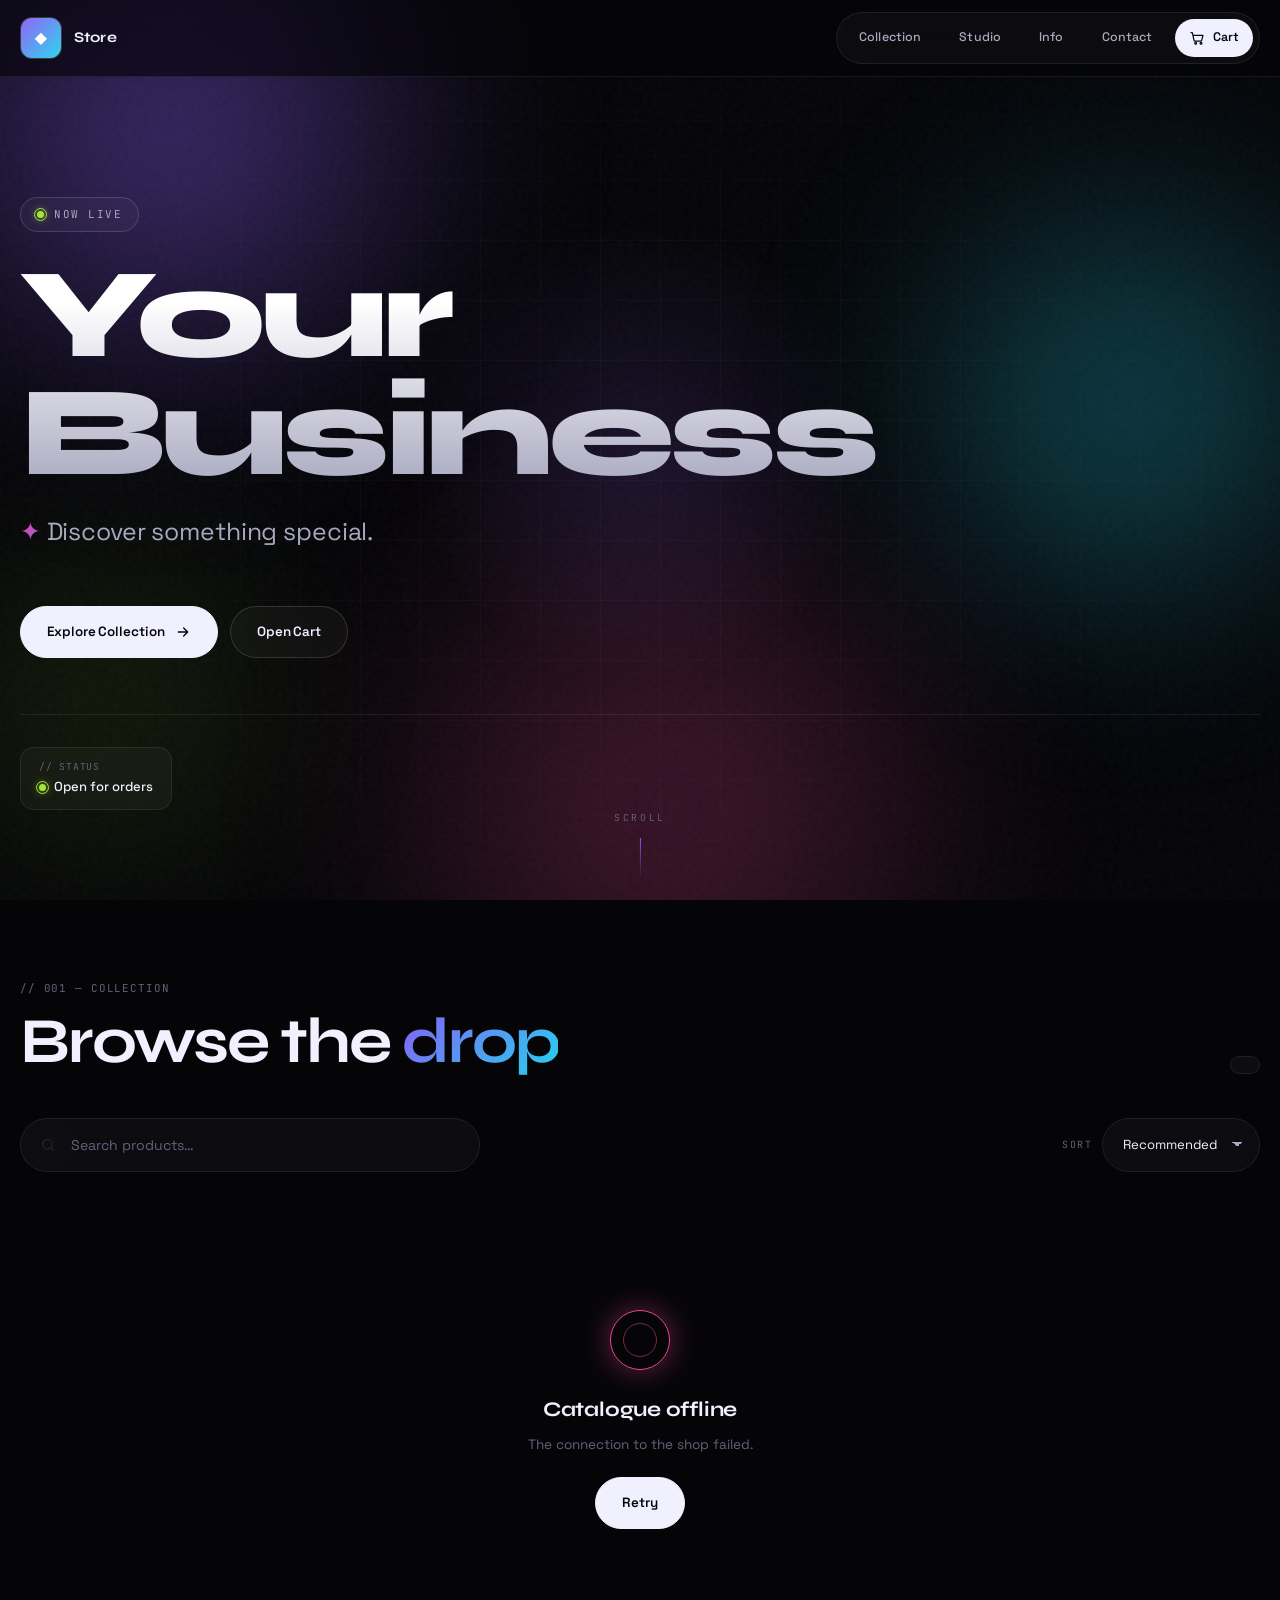
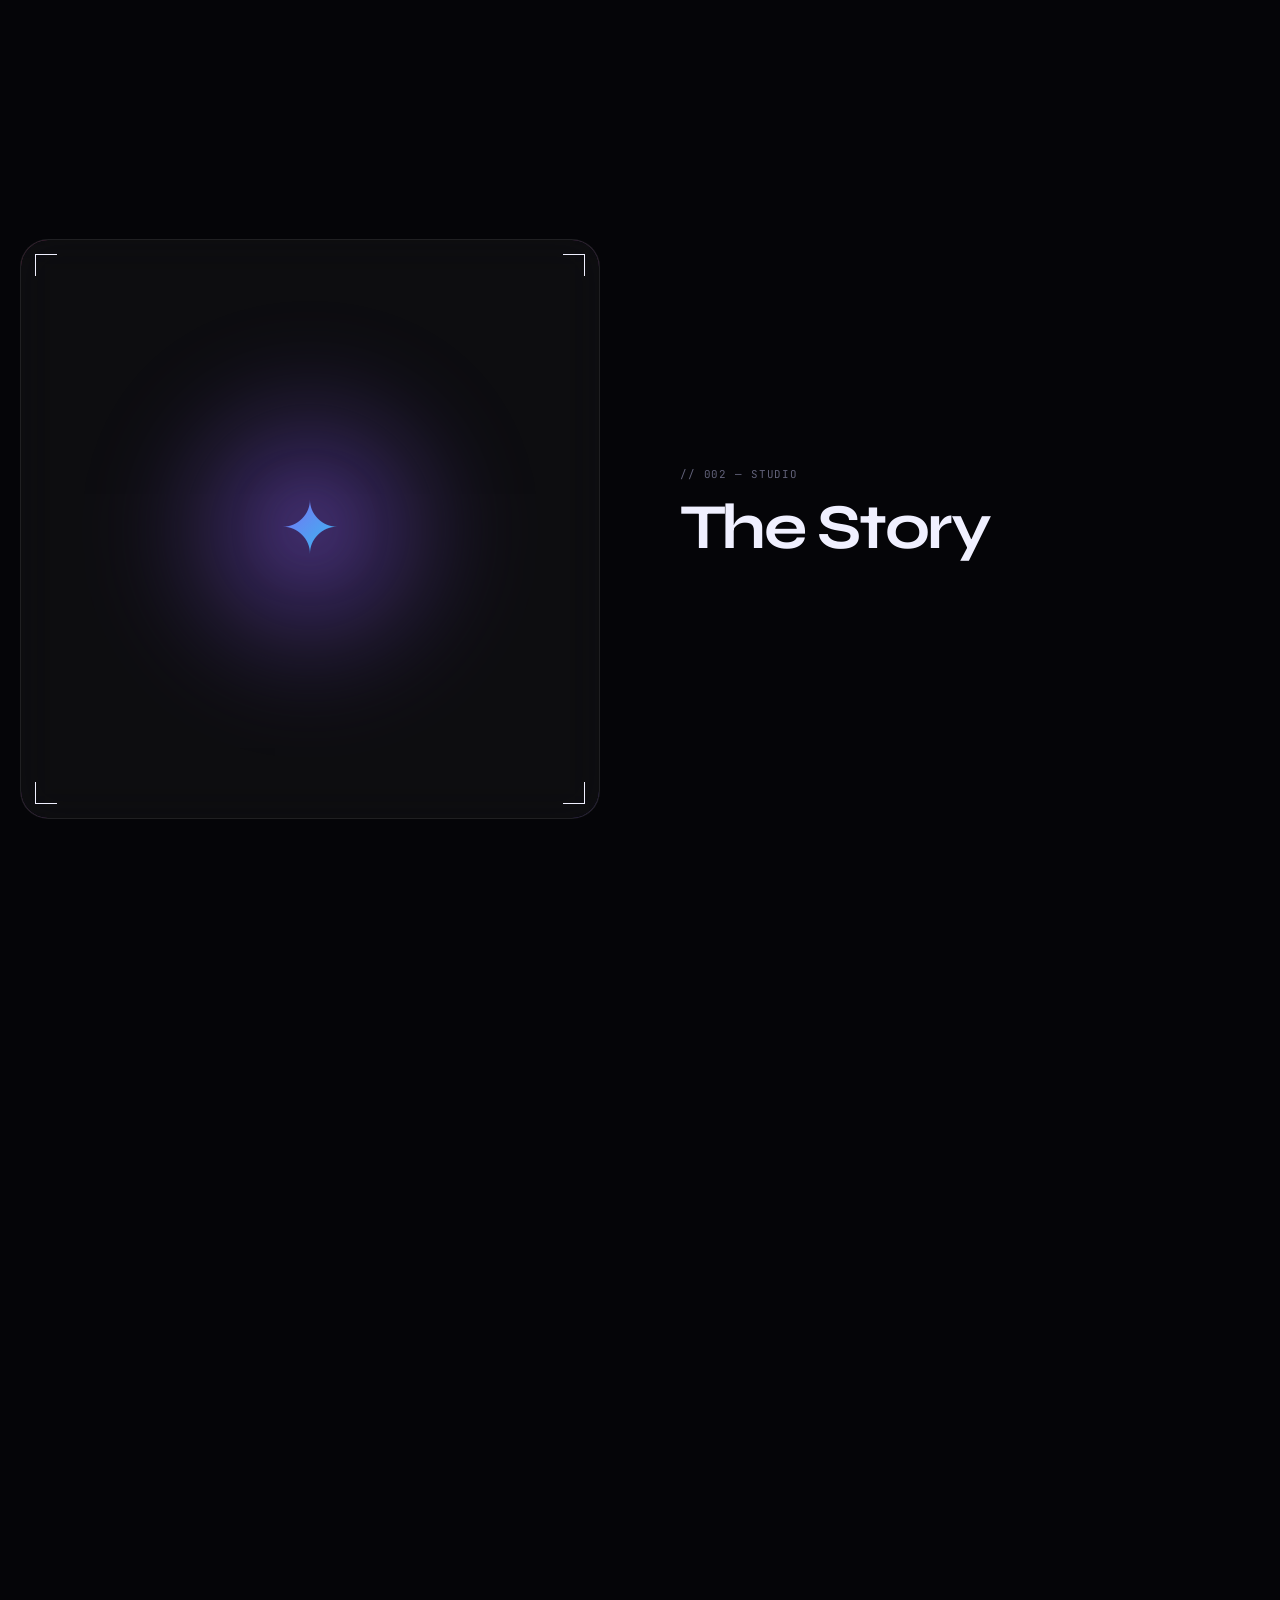
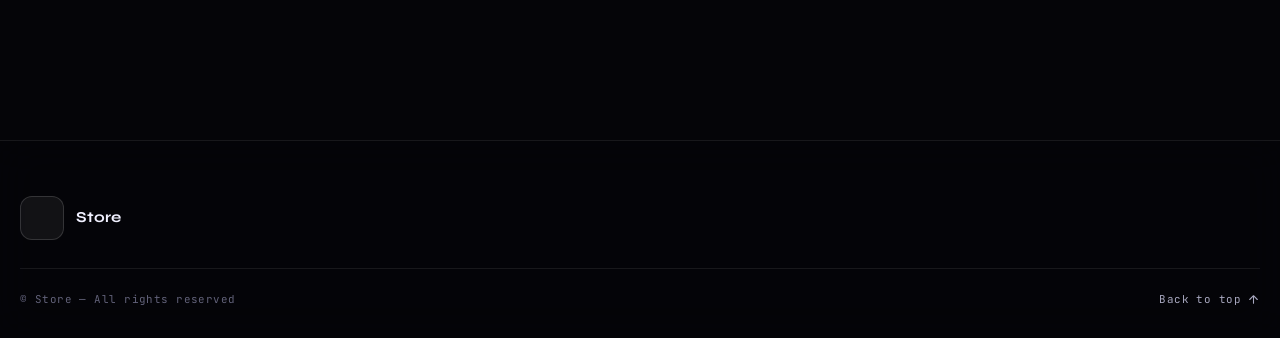
==== commit 15887991: "done" ====
--- a/abdul/index.html
+++ b/abdul/index.html
@@ -3,30 +3,51 @@
 <head>
     <meta charset="UTF-8">
     <meta name="viewport" content="width=device-width, initial-scale=1.0">
-    <meta name="theme-color" content="#1c1a15">
+    <meta name="theme-color" content="#050508">
 
     <title>Store</title>
-    <meta name="description" content="Discover our collection.">
+    <meta name="description" content="Discover the collection.">
 
     <link rel="preconnect" href="https://fonts.googleapis.com">
     <link rel="preconnect" href="https://fonts.gstatic.com" crossorigin>
 
-    <link href="https://fonts.googleapis.com/css2?family=Cinzel:wght@400;500;600;700&family=Marcellus&family=Josefin+Sans:ital,wght@0,300;0,400;0,500;0,600;1,300&display=swap" rel="stylesheet">
+    <link href="https://fonts.googleapis.com/css2?family=Syne:wght@600;700;800&family=Space+Grotesk:wght@400;500;600;700&family=JetBrains+Mono:wght@400;500&display=swap" rel="stylesheet">
 
     <link rel="stylesheet" href="style.css">
 </head>
 <body>
+
+<!-- =====================================================
+     AMBIENT BACKGROUND
+====================================================== -->
+<div class="bg-stage" aria-hidden="true">
+    <div class="orb orb-1"></div>
+    <div class="orb orb-2"></div>
+    <div class="orb orb-3"></div>
+    <div class="orb orb-4"></div>
+    <div class="grid-mesh"></div>
+    <div class="noise"></div>
+</div>
+
+<div id="cursor-glow" class="cursor-glow" aria-hidden="true"></div>
+
 
 <!-- =====================================================
      PAGE LOADER
 ====================================================== -->
 <div id="page-loader" class="page-loader" aria-label="Loading store">
-    <div class="loader-ornament">
-        <span class="loader-line"></span>
-        <span class="loader-diamond"></span>
-        <span class="loader-line"></span>
+    <div class="loader-ring">
+        <span></span><span></span><span></span>
     </div>
-    <p>Opening the shop</p>
+    <p class="loader-label">INITIALISING</p>
+</div>
+
+
+<!-- =====================================================
+     TICKER
+====================================================== -->
+<div id="ticker" class="ticker" hidden>
+    <div class="ticker-track" id="ticker-track"></div>
 </div>
 
 
@@ -39,6 +60,7 @@
         <a href="#top" class="brand" aria-label="Store home">
             <div class="brand-logo-wrap">
                 <img id="header-logo" class="brand-logo" src="" alt="" loading="eager" decoding="async">
+                <span class="brand-fallback" aria-hidden="true"></span>
             </div>
             <div class="brand-text">
                 <span id="header-business-name" class="brand-name">Store</span>
@@ -47,17 +69,21 @@
         </a>
 
         <button id="menu-btn" class="menu-btn" type="button" aria-label="Open menu" aria-expanded="false">
-            <span></span><span></span><span></span>
+            <span></span><span></span>
         </button>
 
         <nav id="main-nav" class="nav-links" aria-label="Main navigation">
-            <a href="#products">Shop</a>
-            <a href="#about">About</a>
+            <a href="#products">Collection</a>
+            <a href="#about">Studio</a>
             <a href="#details">Info</a>
             <a href="#contact">Contact</a>
 
+            <a id="header-whatsapp" class="nav-wa" href="#" target="_blank" rel="noopener noreferrer" hidden>
+                Order
+            </a>
+
             <button id="header-cart-btn" class="cart-btn" type="button" aria-label="Open cart">
-                <svg viewBox="0 0 24 24" width="17" height="17" fill="none" stroke="currentColor" stroke-width="1.6" stroke-linecap="round" stroke-linejoin="round" aria-hidden="true">
+                <svg viewBox="0 0 24 24" width="16" height="16" fill="none" stroke="currentColor" stroke-width="1.8" stroke-linecap="round" stroke-linejoin="round" aria-hidden="true">
                     <path d="M3 4h2l2.4 11.2a2 2 0 0 0 2 1.6h7.7a2 2 0 0 0 2-1.55L21 8H6"/>
                     <circle cx="10" cy="20" r="1.4"/>
                     <circle cx="18" cy="20" r="1.4"/>
@@ -77,95 +103,118 @@
          HERO
     ====================================================== -->
     <section id="hero" class="hero">
-        <div class="hero-overlay"></div>
-
-        <div class="hero-frame">
-            <div class="hero-content">
-                <span id="hero-eyebrow" class="hero-eyebrow">Est. — Fine Goods</span>
-                <h1 id="hero-business-name" class="hero-title">Your Business</h1>
-
-                <div class="hero-divider" aria-hidden="true">
-                    <span></span>
-                    <span class="diamond"></span>
-                    <span></span>
-                </div>
-
-                <p id="hero-tagline" class="hero-tagline">Discover something special.</p>
-                <p id="hero-description" class="hero-description"></p>
-
-                <div class="hero-actions">
-                    <a id="hero-shop-btn" class="btn btn-primary" href="#products">Explore Collection</a>
-                    <button id="hero-cart-btn" class="btn btn-secondary" type="button">View Cart</button>
-                </div>
-            </div>
-        </div>
-
-        <a href="#products" class="scroll-indicator" aria-label="Scroll to products">
+
+        <div class="hero-inner container">
+
+            <div class="hero-badge reveal">
+                <span class="dot-live"></span>
+                <span id="hero-eyebrow">NOW LIVE</span>
+            </div>
+
+            <h1 id="hero-business-name" class="hero-title reveal">Your Business</h1>
+
+            <p id="hero-tagline" class="hero-tagline reveal">Discover something special.</p>
+            <p id="hero-description" class="hero-description reveal"></p>
+
+            <div class="hero-actions reveal">
+                <a id="hero-shop-btn" class="btn btn-primary" href="#products">
+                    <span>Explore Collection</span>
+                    <svg viewBox="0 0 24 24" width="16" height="16" fill="none" stroke="currentColor" stroke-width="2" stroke-linecap="round" stroke-linejoin="round" aria-hidden="true">
+                        <path d="M5 12h14M13 6l6 6-6 6"/>
+                    </svg>
+                </a>
+                <button id="hero-cart-btn" class="btn btn-ghost" type="button">Open Cart</button>
+                <a id="hero-whatsapp" class="btn btn-ghost" href="#" target="_blank" rel="noopener noreferrer" hidden>WhatsApp</a>
+            </div>
+
+            <div class="hero-meta reveal">
+                <div class="meta-chip">
+                    <span class="meta-label">// Status</span>
+                    <span class="meta-value"><span class="dot-live"></span> Open for orders</span>
+                </div>
+                <div class="meta-chip" data-meta="location" hidden>
+                    <span class="meta-label">// Location</span>
+                    <span id="hero-location" class="meta-value"></span>
+                </div>
+                <div class="meta-chip" data-meta="hours" hidden>
+                    <span class="meta-label">// Hours</span>
+                    <span id="hero-hours" class="meta-value"></span>
+                </div>
+            </div>
+
+        </div>
+
+        <div class="hero-scroll" aria-hidden="true">
             <span>Scroll</span>
-            <span class="scroll-arrow" aria-hidden="true"></span>
-        </a>
+            <span class="scroll-line"></span>
+        </div>
+
     </section>
 
 
     <!-- =====================================================
-         INFO STRIP (was "quick info")
+         INFO STRIP
     ====================================================== -->
-    <section class="info-strip" aria-label="Store information">
+    <section class="info-strip">
         <div class="container">
             <div id="quick-info" class="info-grid">
 
-                <article class="info-cell" data-info-card="location" hidden>
-                    <span class="info-mark" aria-hidden="true">
-                        <svg viewBox="0 0 24 24" width="18" height="18" fill="none" stroke="currentColor" stroke-width="1.4" stroke-linecap="round" stroke-linejoin="round">
-                            <path d="M12 21s-7-7.5-7-12a7 7 0 1 1 14 0c0 4.5-7 12-7 12z"/>
-                            <circle cx="12" cy="9" r="2.4"/>
-                        </svg>
-                    </span>
-                    <div>
-                        <span class="info-label">Location</span>
-                        <strong id="quick-location"></strong>
-                    </div>
-                </article>
-
-                <article class="info-cell" data-info-card="delivery" hidden>
-                    <span class="info-mark" aria-hidden="true">
-                        <svg viewBox="0 0 24 24" width="18" height="18" fill="none" stroke="currentColor" stroke-width="1.4" stroke-linecap="round" stroke-linejoin="round">
-                            <path d="M3 7h11v9H3z"/>
-                            <path d="M14 10h4l3 3v3h-7"/>
-                            <circle cx="7" cy="18" r="1.6"/>
-                            <circle cx="17" cy="18" r="1.6"/>
-                        </svg>
-                    </span>
-                    <div>
-                        <span class="info-label">Delivery</span>
-                        <strong id="quick-delivery"></strong>
-                    </div>
-                </article>
-
-                <article class="info-cell" data-info-card="hours" hidden>
-                    <span class="info-mark" aria-hidden="true">
-                        <svg viewBox="0 0 24 24" width="18" height="18" fill="none" stroke="currentColor" stroke-width="1.4" stroke-linecap="round" stroke-linejoin="round">
-                            <circle cx="12" cy="12" r="9"/>
-                            <path d="M12 7v5l3 2"/>
-                        </svg>
-                    </span>
-                    <div>
-                        <span class="info-label">Hours</span>
-                        <strong id="quick-hours"></strong>
-                    </div>
-                </article>
-
-                <article class="info-cell" data-info-card="payment" hidden>
-                    <span class="info-mark" aria-hidden="true">
-                        <svg viewBox="0 0 24 24" width="18" height="18" fill="none" stroke="currentColor" stroke-width="1.4" stroke-linecap="round" stroke-linejoin="round">
-                            <rect x="2.5" y="6" width="19" height="12" rx="2"/>
-                            <path d="M2.5 10h19"/>
-                        </svg>
-                    </span>
-                    <div>
-                        <span class="info-label">Payment</span>
-                        <strong id="quick-payment"></strong>
-                    </div>
+                <article class="info-cell reveal" data-info-card="location" hidden>
+                    <div class="cell-head">
+                        <span class="cell-mark" aria-hidden="true">
+                            <svg viewBox="0 0 24 24" width="16" height="16" fill="none" stroke="currentColor" stroke-width="1.6" stroke-linecap="round" stroke-linejoin="round">
+                                <path d="M12 21s-7-7.5-7-12a7 7 0 1 1 14 0c0 4.5-7 12-7 12z"/>
+                                <circle cx="12" cy="9" r="2.4"/>
+                            </svg>
+                        </span>
+                        <span class="cell-index">01</span>
+                    </div>
+                    <span class="info-label">Location</span>
+                    <strong id="quick-location"></strong>
+                </article>
+
+                <article class="info-cell reveal" data-info-card="delivery" hidden>
+                    <div class="cell-head">
+                        <span class="cell-mark" aria-hidden="true">
+                            <svg viewBox="0 0 24 24" width="16" height="16" fill="none" stroke="currentColor" stroke-width="1.6" stroke-linecap="round" stroke-linejoin="round">
+                                <path d="M3 7h11v9H3z"/>
+                                <path d="M14 10h4l3 3v3h-7"/>
+                                <circle cx="7" cy="18" r="1.6"/>
+                                <circle cx="17" cy="18" r="1.6"/>
+                            </svg>
+                        </span>
+                        <span class="cell-index">02</span>
+                    </div>
+                    <span class="info-label">Delivery</span>
+                    <strong id="quick-delivery"></strong>
+                </article>
+
+                <article class="info-cell reveal" data-info-card="hours" hidden>
+                    <div class="cell-head">
+                        <span class="cell-mark" aria-hidden="true">
+                            <svg viewBox="0 0 24 24" width="16" height="16" fill="none" stroke="currentColor" stroke-width="1.6" stroke-linecap="round" stroke-linejoin="round">
+                                <circle cx="12" cy="12" r="9"/>
+                                <path d="M12 7v5l3 2"/>
+                            </svg>
+                        </span>
+                        <span class="cell-index">03</span>
+                    </div>
+                    <span class="info-label">Hours</span>
+                    <strong id="quick-hours"></strong>
+                </article>
+
+                <article class="info-cell reveal" data-info-card="payment" hidden>
+                    <div class="cell-head">
+                        <span class="cell-mark" aria-hidden="true">
+                            <svg viewBox="0 0 24 24" width="16" height="16" fill="none" stroke="currentColor" stroke-width="1.6" stroke-linecap="round" stroke-linejoin="round">
+                                <rect x="2.5" y="6" width="19" height="12" rx="2"/>
+                                <path d="M2.5 10h19"/>
+                            </svg>
+                        </span>
+                        <span class="cell-index">04</span>
+                    </div>
+                    <span class="info-label">Payment</span>
+                    <strong id="quick-payment"></strong>
                 </article>
 
             </div>
@@ -179,58 +228,54 @@
     <section id="products" class="products-section">
         <div class="container">
 
-            <div class="section-heading">
+            <div class="section-heading reveal">
                 <div>
-                    <span class="section-eyebrow">— Chapter I —</span>
-                    <h2>The Collection</h2>
+                    <span class="section-eyebrow">// 001 — Collection</span>
+                    <h2>Browse the <em>drop</em></h2>
                 </div>
                 <p id="product-count" class="product-count"></p>
             </div>
 
-            <div class="catalog-toolbar">
+            <div class="catalog-toolbar reveal">
                 <div class="search-box">
-                    <svg class="search-icon" viewBox="0 0 24 24" width="17" height="17" fill="none" stroke="currentColor" stroke-width="1.6" stroke-linecap="round" stroke-linejoin="round" aria-hidden="true">
+                    <svg class="search-icon" viewBox="0 0 24 24" width="16" height="16" fill="none" stroke="currentColor" stroke-width="1.8" stroke-linecap="round" stroke-linejoin="round" aria-hidden="true">
                         <circle cx="11" cy="11" r="7"/>
                         <path d="m20 20-3.5-3.5"/>
                     </svg>
-                    <input id="product-search" type="search" placeholder="Search the collection…" autocomplete="off" aria-label="Search products">
+                    <input id="product-search" type="search" placeholder="Search products…" autocomplete="off" aria-label="Search products">
                 </div>
 
                 <div class="sort-box">
                     <label for="sort-products">Sort</label>
                     <select id="sort-products">
                         <option value="default">Recommended</option>
-                        <option value="price-low">Price — Low to High</option>
-                        <option value="price-high">Price — High to Low</option>
-                        <option value="new">New Arrivals</option>
+                        <option value="price-low">Price — Low</option>
+                        <option value="price-high">Price — High</option>
+                        <option value="new">New in</option>
                     </select>
                 </div>
             </div>
 
-            <div id="category-filters" class="category-filters" aria-label="Product categories"></div>
+            <div id="category-filters" class="category-filters reveal" aria-label="Product categories"></div>
 
             <div id="product-grid" class="product-grid" aria-live="polite">
-                <article class="product-skeleton"><div class="skeleton-image"></div><div class="skeleton-line"></div><div class="skeleton-line short"></div><div class="skeleton-line tiny"></div></article>
-                <article class="product-skeleton"><div class="skeleton-image"></div><div class="skeleton-line"></div><div class="skeleton-line short"></div><div class="skeleton-line tiny"></div></article>
-                <article class="product-skeleton"><div class="skeleton-image"></div><div class="skeleton-line"></div><div class="skeleton-line short"></div><div class="skeleton-line tiny"></div></article>
-                <article class="product-skeleton"><div class="skeleton-image"></div><div class="skeleton-line"></div><div class="skeleton-line short"></div><div class="skeleton-line tiny"></div></article>
+                <article class="product-skeleton"><div class="skeleton-image"></div><div class="skeleton-line"></div><div class="skeleton-line short"></div></article>
+                <article class="product-skeleton"><div class="skeleton-image"></div><div class="skeleton-line"></div><div class="skeleton-line short"></div></article>
+                <article class="product-skeleton"><div class="skeleton-image"></div><div class="skeleton-line"></div><div class="skeleton-line short"></div></article>
+                <article class="product-skeleton"><div class="skeleton-image"></div><div class="skeleton-line"></div><div class="skeleton-line short"></div></article>
             </div>
 
             <div id="products-empty" class="empty-state" hidden>
-                <div class="empty-ornament" aria-hidden="true">
-                    <span></span><span class="diamond"></span><span></span>
-                </div>
-                <h3>Nothing in this chapter</h3>
-                <p>Try another search or category.</p>
+                <div class="empty-ring" aria-hidden="true"></div>
+                <h3>No match found</h3>
+                <p>Try another keyword or category.</p>
             </div>
 
             <div id="products-error" class="error-state" hidden>
-                <div class="empty-ornament" aria-hidden="true">
-                    <span></span><span class="diamond"></span><span></span>
-                </div>
-                <h3>The catalogue is closed</h3>
-                <p>Please try again in a moment.</p>
-                <button id="retry-products" class="btn btn-primary" type="button">Try Again</button>
+                <div class="empty-ring error" aria-hidden="true"></div>
+                <h3>Catalogue offline</h3>
+                <p>The connection to the shop failed.</p>
+                <button id="retry-products" class="btn btn-primary" type="button">Retry</button>
             </div>
 
         </div>
@@ -244,25 +289,24 @@
         <div class="container">
             <div class="about-layout">
 
-                <div class="about-visual">
+                <div class="about-visual reveal">
                     <div class="about-image-frame">
                         <img id="about-logo" src="" alt="" loading="lazy" decoding="async" hidden>
                         <div id="about-placeholder" class="about-placeholder">
-                            <span class="about-monogram" aria-hidden="true">✦</span>
+                            <div class="placeholder-orb"></div>
+                            <span class="placeholder-mark" aria-hidden="true">✦</span>
                         </div>
-                    </div>
-                </div>
-
-                <div class="about-content">
-                    <span class="section-eyebrow">— Chapter II —</span>
-                    <h2>Our <span id="about-business-name">Story</span></h2>
-
-                    <div class="about-divider" aria-hidden="true">
-                        <span></span><span class="diamond"></span><span></span>
-                    </div>
-
+                        <div class="frame-corner tl"></div>
+                        <div class="frame-corner tr"></div>
+                        <div class="frame-corner bl"></div>
+                        <div class="frame-corner br"></div>
+                    </div>
+                </div>
+
+                <div class="about-content reveal">
+                    <span class="section-eyebrow">// 002 — Studio</span>
+                    <h2>The <span id="about-business-name">Story</span></h2>
                     <p id="about-description" class="about-description"></p>
-
                     <div id="social-links" class="social-links"></div>
                 </div>
 
@@ -272,67 +316,80 @@
 
 
     <!-- =====================================================
-         DETAILS — Find us, Delivery, Payment, Hours
+         DETAILS
     ====================================================== -->
     <section id="details" class="details-section">
         <div class="container">
 
-            <div class="section-heading centered">
+            <div class="section-heading reveal">
                 <div>
-                    <span class="section-eyebrow">— Chapter III —</span>
-                    <h2>Details of the House</h2>
+                    <span class="section-eyebrow">// 003 — Information</span>
+                    <h2>Everything <em>you need</em></h2>
                 </div>
             </div>
 
             <div class="details-grid">
 
-                <article id="location-card" class="detail-card" hidden>
-                    <span class="detail-numeral">I</span>
-                    <span class="detail-icon" aria-hidden="true">
-                        <svg viewBox="0 0 24 24" width="22" height="22" fill="none" stroke="currentColor" stroke-width="1.3" stroke-linecap="round" stroke-linejoin="round">
-                            <path d="M12 21s-7-7.5-7-12a7 7 0 1 1 14 0c0 4.5-7 12-7 12z"/>
-                            <circle cx="12" cy="9" r="2.4"/>
+                <article id="location-card" class="detail-card reveal" hidden>
+                    <div class="detail-top">
+                        <span class="detail-tag">01 / Location</span>
+                        <span class="detail-mark" aria-hidden="true">
+                            <svg viewBox="0 0 24 24" width="20" height="20" fill="none" stroke="currentColor" stroke-width="1.5" stroke-linecap="round" stroke-linejoin="round">
+                                <path d="M12 21s-7-7.5-7-12a7 7 0 1 1 14 0c0 4.5-7 12-7 12z"/>
+                                <circle cx="12" cy="9" r="2.4"/>
+                            </svg>
+                        </span>
+                    </div>
+                    <h3>Find us</h3>
+                    <p id="detail-location"></p>
+                    <a id="google-maps-link" href="#" target="_blank" rel="noopener noreferrer" hidden>
+                        Open in Maps
+                        <svg viewBox="0 0 24 24" width="14" height="14" fill="none" stroke="currentColor" stroke-width="2" stroke-linecap="round" stroke-linejoin="round" aria-hidden="true">
+                            <path d="M7 17 17 7M9 7h8v8"/>
                         </svg>
-                    </span>
-                    <h3>Find Us</h3>
-                    <p id="detail-location"></p>
-                    <a id="google-maps-link" href="#" target="_blank" rel="noopener noreferrer" hidden>Open in Maps</a>
-                </article>
-
-                <article id="delivery-card" class="detail-card" hidden>
-                    <span class="detail-numeral">II</span>
-                    <span class="detail-icon" aria-hidden="true">
-                        <svg viewBox="0 0 24 24" width="22" height="22" fill="none" stroke="currentColor" stroke-width="1.3" stroke-linecap="round" stroke-linejoin="round">
-                            <path d="M3 7h11v9H3z"/>
-                            <path d="M14 10h4l3 3v3h-7"/>
-                            <circle cx="7" cy="18" r="1.6"/>
-                            <circle cx="17" cy="18" r="1.6"/>
-                        </svg>
-                    </span>
+                    </a>
+                </article>
+
+                <article id="delivery-card" class="detail-card reveal" hidden>
+                    <div class="detail-top">
+                        <span class="detail-tag">02 / Delivery</span>
+                        <span class="detail-mark" aria-hidden="true">
+                            <svg viewBox="0 0 24 24" width="20" height="20" fill="none" stroke="currentColor" stroke-width="1.5" stroke-linecap="round" stroke-linejoin="round">
+                                <path d="M3 7h11v9H3z"/>
+                                <path d="M14 10h4l3 3v3h-7"/>
+                                <circle cx="7" cy="18" r="1.6"/>
+                                <circle cx="17" cy="18" r="1.6"/>
+                            </svg>
+                        </span>
+                    </div>
                     <h3>Delivery</h3>
                     <p id="detail-delivery"></p>
                 </article>
 
-                <article id="payment-card" class="detail-card" hidden>
-                    <span class="detail-numeral">III</span>
-                    <span class="detail-icon" aria-hidden="true">
-                        <svg viewBox="0 0 24 24" width="22" height="22" fill="none" stroke="currentColor" stroke-width="1.3" stroke-linecap="round" stroke-linejoin="round">
-                            <rect x="2.5" y="6" width="19" height="12" rx="2"/>
-                            <path d="M2.5 10h19"/>
-                        </svg>
-                    </span>
+                <article id="payment-card" class="detail-card reveal" hidden>
+                    <div class="detail-top">
+                        <span class="detail-tag">03 / Payment</span>
+                        <span class="detail-mark" aria-hidden="true">
+                            <svg viewBox="0 0 24 24" width="20" height="20" fill="none" stroke="currentColor" stroke-width="1.5" stroke-linecap="round" stroke-linejoin="round">
+                                <rect x="2.5" y="6" width="19" height="12" rx="2"/>
+                                <path d="M2.5 10h19"/>
+                            </svg>
+                        </span>
+                    </div>
                     <h3>Payment</h3>
                     <p id="detail-payment"></p>
                 </article>
 
-                <article id="hours-card" class="detail-card" hidden>
-                    <span class="detail-numeral">IV</span>
-                    <span class="detail-icon" aria-hidden="true">
-                        <svg viewBox="0 0 24 24" width="22" height="22" fill="none" stroke="currentColor" stroke-width="1.3" stroke-linecap="round" stroke-linejoin="round">
-                            <circle cx="12" cy="12" r="9"/>
-                            <path d="M12 7v5l3 2"/>
-                        </svg>
-                    </span>
+                <article id="hours-card" class="detail-card reveal" hidden>
+                    <div class="detail-top">
+                        <span class="detail-tag">04 / Hours</span>
+                        <span class="detail-mark" aria-hidden="true">
+                            <svg viewBox="0 0 24 24" width="20" height="20" fill="none" stroke="currentColor" stroke-width="1.5" stroke-linecap="round" stroke-linejoin="round">
+                                <circle cx="12" cy="12" r="9"/>
+                                <path d="M12 7v5l3 2"/>
+                            </svg>
+                        </span>
+                    </div>
                     <h3>Opening Hours</h3>
                     <p id="detail-hours"></p>
                 </article>
@@ -343,29 +400,36 @@
 
 
     <!-- =====================================================
-         CONTACT — multi-platform
+         CONTACT
     ====================================================== -->
     <section id="contact" class="contact-section">
         <div class="container">
-            <div class="contact-box">
-
-                <div class="contact-ornament" aria-hidden="true"></div>
-
-                <div class="contact-content">
-                    <span class="section-eyebrow light">— Chapter IV —</span>
-                    <h2>Let's Correspond</h2>
-
-                    <div class="contact-divider" aria-hidden="true">
-                        <span></span><span class="diamond"></span><span></span>
-                    </div>
-
-                    <p id="contact-message">We would be delighted to hear from you.</p>
-                </div>
-
-                <div id="contact-actions" class="contact-actions">
-                    <!-- Populated by JavaScript -->
-                </div>
-
+            <div class="contact-box reveal">
+
+                <div class="contact-glow" aria-hidden="true"></div>
+
+                <div class="contact-grid">
+
+                    <div class="contact-copy">
+                        <span class="section-eyebrow">// 004 — Contact</span>
+                        <h2>Let's <em>talk</em></h2>
+                        <p id="contact-message">We'd love to hear from you.</p>
+
+                        <a id="contact-phone" class="contact-phone" href="#" hidden>
+                            <span class="phone-icon" aria-hidden="true">
+                                <svg viewBox="0 0 24 24" width="16" height="16" fill="none" stroke="currentColor" stroke-width="1.8" stroke-linecap="round" stroke-linejoin="round">
+                                    <path d="M22 16.9v3a2 2 0 0 1-2.2 2A19.8 19.8 0 0 1 2.1 4.2 2 2 0 0 1 4.1 2h3a2 2 0 0 1 2 1.7c.1.9.3 1.7.6 2.5a2 2 0 0 1-.4 2.1L8 9.6a16 16 0 0 0 6.4 6.4l1.3-1.3a2 2 0 0 1 2.1-.4c.8.3 1.6.5 2.5.6a2 2 0 0 1 1.7 2z"/>
+                                </svg>
+                            </span>
+                            <span id="contact-phone-number"></span>
+                        </a>
+
+                        <a id="contact-whatsapp" href="#" target="_blank" rel="noopener noreferrer" hidden></a>
+                    </div>
+
+                    <div id="contact-actions" class="contact-actions"></div>
+
+                </div>
             </div>
         </div>
     </section>
@@ -391,10 +455,6 @@
             </div>
 
             <div id="footer-socials" class="footer-socials"></div>
-        </div>
-
-        <div class="footer-rule" aria-hidden="true">
-            <span></span><span class="diamond"></span><span></span>
         </div>
 
         <div class="footer-bottom">
@@ -403,7 +463,12 @@
                 <span id="footer-business-name-bottom">Store</span>
                 — All rights reserved
             </p>
-            <a href="#top">Return to Top ↑</a>
+            <a href="#top" class="footer-top-link">
+                Back to top
+                <svg viewBox="0 0 24 24" width="13" height="13" fill="none" stroke="currentColor" stroke-width="2" stroke-linecap="round" stroke-linejoin="round" aria-hidden="true">
+                    <path d="M12 19V5M5 12l7-7 7 7"/>
+                </svg>
+            </a>
         </div>
 
     </div>
@@ -418,7 +483,7 @@
 
     <div class="modal-container">
         <button id="modal-close" class="modal-close" type="button" aria-label="Close product">
-            <svg viewBox="0 0 24 24" width="18" height="18" fill="none" stroke="currentColor" stroke-width="1.6" stroke-linecap="round">
+            <svg viewBox="0 0 24 24" width="16" height="16" fill="none" stroke="currentColor" stroke-width="2" stroke-linecap="round">
                 <path d="M6 6l12 12M18 6L6 18"/>
             </svg>
         </button>
@@ -428,10 +493,8 @@
             <div class="product-gallery">
                 <div class="main-product-image">
                     <div id="modal-image-loader" class="image-loader">
-                        <div class="loader-ornament small">
-                            <span class="loader-line"></span>
-                            <span class="loader-diamond"></span>
-                            <span class="loader-line"></span>
+                        <div class="loader-ring small">
+                            <span></span><span></span><span></span>
                         </div>
                     </div>
                     <img id="modal-main-image" src="" alt="" decoding="async">
@@ -454,25 +517,17 @@
                 <p id="modal-description" class="modal-description"></p>
 
                 <div id="modal-details" class="modal-details">
-                    <div class="modal-detail" data-detail="colour" hidden>
-                        <span>Colour</span><strong id="modal-colour"></strong>
-                    </div>
-                    <div class="modal-detail" data-detail="sizes" hidden>
-                        <span>Sizes</span><strong id="modal-sizes"></strong>
-                    </div>
-                    <div class="modal-detail" data-detail="material" hidden>
-                        <span>Material</span><strong id="modal-material"></strong>
-                    </div>
-                    <div class="modal-detail" data-detail="stock" hidden>
-                        <span>Availability</span><strong id="modal-stock"></strong>
-                    </div>
+                    <div class="modal-detail" data-detail="colour" hidden><span>Colour</span><strong id="modal-colour"></strong></div>
+                    <div class="modal-detail" data-detail="sizes" hidden><span>Sizes</span><strong id="modal-sizes"></strong></div>
+                    <div class="modal-detail" data-detail="material" hidden><span>Material</span><strong id="modal-material"></strong></div>
+                    <div class="modal-detail" data-detail="stock" hidden><span>Availability</span><strong id="modal-stock"></strong></div>
                 </div>
 
                 <div class="modal-order-area">
                     <button id="modal-add-cart" class="btn btn-primary modal-order-btn" type="button">
                         Add to Cart
                     </button>
-                    <a id="modal-whatsapp" class="btn btn-outline modal-order-btn" href="#" target="_blank" rel="noopener noreferrer" hidden>
+                    <a id="modal-whatsapp" class="btn btn-ghost modal-order-btn" href="#" target="_blank" rel="noopener noreferrer" hidden>
                         Order via WhatsApp
                     </a>
                     <p id="modal-order-instruction" class="order-instruction"></p>
@@ -491,27 +546,25 @@
     <div class="cart-backdrop"></div>
 
     <aside class="cart-panel">
+
         <header class="cart-head">
             <div>
-                <span class="section-eyebrow">— Your Selection —</span>
-                <h2 id="cart-title">Order Sheet</h2>
+                <span class="section-eyebrow">// Order sheet</span>
+                <h2 id="cart-title">Your Cart</h2>
             </div>
             <button id="cart-close" class="modal-close small" type="button" aria-label="Close cart">
-                <svg viewBox="0 0 24 24" width="16" height="16" fill="none" stroke="currentColor" stroke-width="1.6" stroke-linecap="round">
+                <svg viewBox="0 0 24 24" width="14" height="14" fill="none" stroke="currentColor" stroke-width="2" stroke-linecap="round">
                     <path d="M6 6l12 12M18 6L6 18"/>
                 </svg>
             </button>
         </header>
 
-        <div class="cart-rule" aria-hidden="true">
-            <span></span><span class="diamond"></span><span></span>
-        </div>
-
         <div id="cart-items" class="cart-items"></div>
 
         <div id="cart-empty" class="cart-empty">
-            <p>Your order sheet is empty.</p>
-            <p class="cart-empty-hint">Add items from the collection to begin.</p>
+            <div class="empty-ring small" aria-hidden="true"></div>
+            <p>Your cart is empty</p>
+            <p class="cart-empty-hint">Add items from the collection</p>
         </div>
 
         <footer class="cart-foot">
@@ -527,13 +580,13 @@
 
             <label class="cart-field">
                 <span>Note (optional)</span>
-                <textarea id="cart-note" rows="2" placeholder="Delivery address, sizes, special requests…"></textarea>
+                <textarea id="cart-note" rows="2" placeholder="Address, size, requests…"></textarea>
             </label>
 
             <div class="cart-send-actions">
                 <button id="cart-send" class="btn btn-primary" type="button">
-                    Send Order
-                    <svg viewBox="0 0 24 24" width="15" height="15" fill="none" stroke="currentColor" stroke-width="1.8" stroke-linecap="round" stroke-linejoin="round" aria-hidden="true">
+                    <span>Send Order</span>
+                    <svg viewBox="0 0 24 24" width="15" height="15" fill="none" stroke="currentColor" stroke-width="2" stroke-linecap="round" stroke-linejoin="round" aria-hidden="true">
                         <path d="M5 12h14M13 6l6 6-6 6"/>
                     </svg>
                 </button>
@@ -545,6 +598,7 @@
                 <div id="cart-send-options" class="cart-send-options"></div>
             </div>
         </footer>
+
     </aside>
 </div>
 
--- a/abdul/style.css
+++ b/abdul/style.css
@@ -1,111 +1,217 @@
 /* =========================================================
-   SENDARe — 1930s Art Deco Storefront
+   SENDARe — 2030s Futuristic Storefront
 ========================================================= */
 
 :root {
-    --bg:         #ebe1cd;
-    --bg-deep:    #ddd0b3;
-    --surface:    #f6eeda;
-    --surface-2:  #fbf5e5;
-    --ink:        #1c1a15;
-    --ink-soft:   #4c4536;
-    --ink-mute:   #8a8069;
-    --gold:       #b08647;
-    --gold-light: #d4b176;
-    --gold-deep:  #7d5f30;
-    --line:       #b8a678;
-    --burgundy:   #6b1e2b;
-
-    --font-display: "Cinzel", "Marcellus", serif;
-    --font-serif:   "Marcellus", Georgia, serif;
-    --font-body:    "Josefin Sans", "Helvetica Neue", sans-serif;
-
-    --container: 1260px;
-    --radius:    2px;
-    --radius-lg: 3px;
-
-    --shadow-soft:
-        0 15px 40px rgba(60, 40, 10, 0.08);
-
-    --transition: 0.32s cubic-bezier(.2,.7,.2,1);
-}
-
-
-/* =========================
-   RESET
-========================= */
+    --bg:         #050508;
+    --bg-2:       #0a0a12;
+    --surface:    rgba(255, 255, 255, 0.035);
+    --surface-2:  rgba(255, 255, 255, 0.06);
+    --surface-3:  rgba(255, 255, 255, 0.09);
+    --border:     rgba(255, 255, 255, 0.08);
+    --border-2:   rgba(255, 255, 255, 0.14);
+
+    --text:       #f0f0ff;
+    --text-2:     #a8a8c0;
+    --text-3:     #62627a;
+
+    --violet:     #8b5cf6;
+    --cyan:       #22d3ee;
+    --magenta:    #ec4899;
+    --lime:       #a3e635;
+
+    --glow-v:     rgba(139, 92, 246, 0.55);
+    --glow-c:     rgba(34, 211, 238, 0.45);
+    --glow-m:     rgba(236, 72, 153, 0.45);
+
+    --grad-1: linear-gradient(135deg, #8b5cf6, #22d3ee);
+    --grad-2: linear-gradient(135deg, #ec4899, #8b5cf6);
+    --grad-3: linear-gradient(135deg, #22d3ee, #a3e635);
+
+    --font-display: "Syne", system-ui, sans-serif;
+    --font-body:    "Space Grotesk", system-ui, sans-serif;
+    --font-mono:    "JetBrains Mono", ui-monospace, monospace;
+
+    --container: 1300px;
+
+    --ease: cubic-bezier(.16, 1, .3, 1);
+    --transition: 0.35s var(--ease);
+}
+
 * { box-sizing: border-box; margin: 0; padding: 0; }
 
 html {
     scroll-behavior: smooth;
-    scroll-padding-top: 90px;
+    scroll-padding-top: 100px;
+    -webkit-text-size-adjust: 100%;
 }
 
 body {
     font-family: var(--font-body);
     background: var(--bg);
-    color: var(--ink);
-    line-height: 1.6;
+    color: var(--text);
+    line-height: 1.55;
     overflow-x: hidden;
-    font-weight: 400;
-    letter-spacing: 0.01em;
-}
-
-/* Subtle paper grain */
-body::before {
-    content: "";
+    min-height: 100vh;
+    font-size: 15px;
+    -webkit-font-smoothing: antialiased;
+}
+
+body.modal-open,
+body.cart-open { overflow: hidden; }
+
+img { display: block; max-width: 100%; }
+
+button, input, select, textarea { font: inherit; color: inherit; }
+button, a, select { -webkit-tap-highlight-color: transparent; }
+button { cursor: pointer; background: none; border: none; }
+a { color: inherit; text-decoration: none; }
+
+[hidden] { display: none !important; }
+
+::selection { background: var(--violet); color: #fff; }
+
+::-webkit-scrollbar { width: 8px; height: 8px; }
+::-webkit-scrollbar-track { background: transparent; }
+::-webkit-scrollbar-thumb {
+    background: rgba(255,255,255,0.1);
+    border-radius: 999px;
+}
+::-webkit-scrollbar-thumb:hover { background: rgba(255,255,255,0.2); }
+
+
+/* =========================================================
+   AMBIENT BACKGROUND
+========================================================= */
+.bg-stage {
     position: fixed;
     inset: 0;
+    z-index: 0;
     pointer-events: none;
-    z-index: 0;
-    opacity: 0.5;
+    overflow: hidden;
+}
+
+.orb {
+    position: absolute;
+    border-radius: 50%;
+    filter: blur(100px);
+    opacity: .55;
+    will-change: transform;
+}
+
+.orb-1 {
+    width: 620px; height: 620px;
+    top: -180px; left: -140px;
+    background: radial-gradient(circle, var(--violet), transparent 70%);
+    animation: float1 22s ease-in-out infinite;
+}
+
+.orb-2 {
+    width: 540px; height: 540px;
+    top: 15%; right: -120px;
+    background: radial-gradient(circle, var(--cyan), transparent 70%);
+    animation: float2 26s ease-in-out infinite;
+    opacity: .4;
+}
+
+.orb-3 {
+    width: 700px; height: 700px;
+    bottom: -260px; left: 25%;
+    background: radial-gradient(circle, var(--magenta), transparent 70%);
+    animation: float3 30s ease-in-out infinite;
+    opacity: .32;
+}
+
+.orb-4 {
+    width: 420px; height: 420px;
+    top: 55%; left: -100px;
+    background: radial-gradient(circle, var(--lime), transparent 70%);
+    animation: float2 34s ease-in-out infinite;
+    opacity: .18;
+}
+
+@keyframes float1 {
+    0%, 100% { transform: translate(0, 0) scale(1); }
+    33%      { transform: translate(80px, 60px) scale(1.1); }
+    66%      { transform: translate(-40px, 100px) scale(.95); }
+}
+
+@keyframes float2 {
+    0%, 100% { transform: translate(0, 0) scale(1); }
+    50%      { transform: translate(-100px, 80px) scale(1.15); }
+}
+
+@keyframes float3 {
+    0%, 100% { transform: translate(0, 0) scale(1); }
+    50%      { transform: translate(60px, -100px) scale(1.08); }
+}
+
+.grid-mesh {
+    position: absolute;
+    inset: 0;
     background-image:
-        radial-gradient(rgba(120, 90, 40, 0.05) 1px, transparent 1px),
-        radial-gradient(rgba(120, 90, 40, 0.04) 1px, transparent 1px);
-    background-size: 22px 22px, 22px 22px;
-    background-position: 0 0, 11px 11px;
-}
-
-body.modal-open,
-body.cart-open {
-    overflow: hidden;
-}
-
-img { display: block; max-width: 100%; }
-
-button, input, select, textarea {
-    font: inherit;
-    color: inherit;
-}
-
-button, a, select { -webkit-tap-highlight-color: transparent; }
-button { cursor: pointer; }
-a { color: inherit; text-decoration: none; }
-
-[hidden] { display: none !important; }
-
-
-/* =========================
+        linear-gradient(rgba(255,255,255,0.025) 1px, transparent 1px),
+        linear-gradient(90deg, rgba(255,255,255,0.025) 1px, transparent 1px);
+    background-size: 60px 60px;
+    mask-image: radial-gradient(ellipse at center, #000 30%, transparent 75%);
+    -webkit-mask-image: radial-gradient(ellipse at center, #000 30%, transparent 75%);
+}
+
+.noise {
+    position: absolute;
+    inset: 0;
+    opacity: 0.035;
+    background-image: url("data:image/svg+xml,%3Csvg viewBox='0 0 200 200' xmlns='http://www.w3.org/2000/svg'%3E%3Cfilter id='n'%3E%3CfeTurbulence type='fractalNoise' baseFrequency='0.9' numOctaves='2'/%3E%3C/filter%3E%3Crect width='100%25' height='100%25' filter='url(%23n)'/%3E%3C/svg%3E");
+}
+
+
+/* =========================================================
+   CURSOR GLOW
+========================================================= */
+.cursor-glow {
+    position: fixed;
+    top: 0; left: 0;
+    width: 500px; height: 500px;
+    border-radius: 50%;
+    background: radial-gradient(circle, rgba(139, 92, 246, 0.14), transparent 65%);
+    pointer-events: none;
+    z-index: 1;
+    transform: translate(-50%, -50%);
+    transition: opacity .4s ease;
+    will-change: transform;
+    mix-blend-mode: screen;
+}
+
+@media (hover: none) {
+    .cursor-glow { display: none; }
+}
+
+
+/* =========================================================
    UTILITIES
-========================= */
+========================================================= */
 .container {
     width: min(calc(100% - 40px), var(--container));
     margin-inline: auto;
     position: relative;
-    z-index: 1;
-}
-
-.ornament {
-    display: flex;
-    align-items: center;
-    justify-content: center;
-    gap: 10px;
-}
-
-
-/* =========================
+    z-index: 2;
+}
+
+.reveal {
+    opacity: 0;
+    transform: translateY(28px);
+    transition: opacity .9s var(--ease), transform .9s var(--ease);
+}
+
+.reveal.in-view {
+    opacity: 1;
+    transform: translateY(0);
+}
+
+
+/* =========================================================
    PAGE LOADER
-========================= */
+========================================================= */
 .page-loader {
     position: fixed;
     inset: 0;
@@ -114,7 +220,7 @@
     flex-direction: column;
     align-items: center;
     justify-content: center;
-    gap: 22px;
+    gap: 28px;
     background: var(--bg);
     transition: opacity .5s ease, visibility .5s ease;
 }
@@ -125,76 +231,120 @@
     pointer-events: none;
 }
 
-.page-loader p {
-    font-family: var(--font-display);
-    font-size: .7rem;
-    color: var(--ink-mute);
-    letter-spacing: .35em;
+.loader-ring {
+    position: relative;
+    width: 54px;
+    height: 54px;
+}
+
+.loader-ring span {
+    position: absolute;
+    inset: 0;
+    border: 1.5px solid transparent;
+    border-top-color: var(--violet);
+    border-radius: 50%;
+    animation: spin 1.2s cubic-bezier(.5,.1,.5,.9) infinite;
+}
+
+.loader-ring span:nth-child(2) {
+    inset: 8px;
+    border-top-color: var(--cyan);
+    animation-duration: 1.6s;
+    animation-direction: reverse;
+}
+
+.loader-ring span:nth-child(3) {
+    inset: 16px;
+    border-top-color: var(--magenta);
+    animation-duration: 2s;
+}
+
+.loader-ring.small { width: 38px; height: 38px; }
+.loader-ring.small span:nth-child(2) { inset: 6px; }
+.loader-ring.small span:nth-child(3) { inset: 12px; }
+
+@keyframes spin {
+    to { transform: rotate(360deg); }
+}
+
+.loader-label {
+    font-family: var(--font-mono);
+    font-size: .68rem;
+    color: var(--text-3);
+    letter-spacing: .3em;
     text-transform: uppercase;
-}
-
-.loader-ornament {
-    display: flex;
-    align-items: center;
-    gap: 12px;
-}
-
-.loader-ornament.small { gap: 8px; }
-
-.loader-line {
-    display: block;
-    width: 42px;
-    height: 1px;
-    background: var(--gold);
-    animation: pulse 1.4s ease-in-out infinite;
-}
-
-.loader-ornament.small .loader-line { width: 28px; }
-
-.loader-diamond {
-    display: block;
-    width: 8px;
-    height: 8px;
-    background: var(--gold);
-    transform: rotate(45deg);
-    animation: pulse 1.4s ease-in-out infinite .15s;
-}
-
-.loader-ornament.small .loader-diamond { width: 6px; height: 6px; }
-
-@keyframes pulse {
-    0%, 100% { opacity: .3; }
+    animation: blink 1.6s ease-in-out infinite;
+}
+
+@keyframes blink {
+    0%, 100% { opacity: .35; }
     50%      { opacity: 1; }
 }
 
 
-/* =========================
+/* =========================================================
+   TICKER
+========================================================= */
+.ticker {
+    position: relative;
+    z-index: 100;
+    overflow: hidden;
+    background: rgba(0,0,0,0.4);
+    backdrop-filter: blur(20px);
+    border-bottom: 1px solid var(--border);
+    height: 38px;
+    display: flex;
+    align-items: center;
+}
+
+.ticker-track {
+    display: flex;
+    gap: 60px;
+    white-space: nowrap;
+    animation: tickerScroll 38s linear infinite;
+    font-family: var(--font-mono);
+    font-size: .68rem;
+    color: var(--text-2);
+    letter-spacing: .12em;
+    text-transform: uppercase;
+    padding-left: 100%;
+}
+
+.ticker-item {
+    display: inline-flex;
+    align-items: center;
+    gap: 14px;
+}
+
+.ticker-item::before {
+    content: "";
+    width: 4px; height: 4px;
+    border-radius: 50%;
+    background: var(--cyan);
+    box-shadow: 0 0 8px var(--cyan);
+}
+
+@keyframes tickerScroll {
+    to { transform: translateX(-100%); }
+}
+
+
+/* =========================================================
    HEADER
-========================= */
+========================================================= */
 .site-header {
     position: sticky;
     top: 0;
     z-index: 1000;
-    background: rgba(235, 225, 205, 0.94);
-    backdrop-filter: blur(14px);
-    -webkit-backdrop-filter: blur(14px);
-    border-bottom: 1px solid var(--line);
-}
-
-.site-header::after {
-    content: "";
-    position: absolute;
-    left: 0;
-    right: 0;
-    bottom: 3px;
-    height: 1px;
-    background: var(--line);
-    opacity: .35;
+    background: rgba(5, 5, 8, 0.65);
+    backdrop-filter: blur(24px) saturate(1.3);
+    -webkit-backdrop-filter: blur(24px) saturate(1.3);
+    border-bottom: 1px solid var(--border);
 }
 
 .header-inner {
     width: min(calc(100% - 40px), var(--container));
-    min-height: 82px;
+    min-height: 76px;
     margin-inline: auto;
     display: flex;
     align-items: center;
@@ -205,49 +355,75 @@
 .brand {
     display: flex;
     align-items: center;
-    gap: 14px;
+    gap: 12px;
     min-width: 0;
 }
 
 .brand-logo-wrap {
-    width: 46px;
-    height: 46px;
-    flex: 0 0 46px;
+    position: relative;
+    width: 42px;
+    height: 42px;
+    flex: 0 0 42px;
+    border-radius: 12px;
     overflow: hidden;
-    border-radius: 50%;
-    background: var(--surface);
-    border: 1px solid var(--gold);
-    box-shadow: inset 0 0 0 3px var(--bg), inset 0 0 0 4px var(--gold-light);
-    display: flex;
-    align-items: center;
-    justify-content: center;
+    background: var(--surface-2);
+    border: 1px solid var(--border-2);
+    display: grid;
+    place-items: center;
+}
+
+.brand-logo-wrap::before {
+    content: "";
+    position: absolute;
+    inset: -1px;
+    border-radius: 12px;
+    padding: 1px;
+    background: var(--grad-1);
+    -webkit-mask: linear-gradient(#000 0 0) content-box, linear-gradient(#000 0 0);
+    -webkit-mask-composite: xor;
+    mask-composite: exclude;
+    opacity: .5;
+    pointer-events: none;
 }
 
 .brand-logo {
     width: 100%;
     height: 100%;
     object-fit: cover;
-    border-radius: 50%;
 }
 
 .brand-logo[src=""],
-.brand-logo:not([src]) {
-    visibility: hidden;
+.brand-logo:not([src]) { visibility: hidden; }
+
+.brand-fallback {
+    position: absolute;
+    inset: 0;
+    display: grid;
+    place-items: center;
+    background: var(--grad-1);
+    color: #fff;
+    font-family: var(--font-display);
+    font-weight: 800;
+    font-size: 1rem;
+    z-index: -1;
+}
+
+.brand-fallback::before {
+    content: "◆";
 }
 
 .brand-text {
     min-width: 0;
     display: flex;
     flex-direction: column;
-    gap: 2px;
+    gap: 1px;
 }
 
 .brand-name {
     font-family: var(--font-display);
-    font-size: .98rem;
-    font-weight: 600;
-    letter-spacing: .18em;
-    text-transform: uppercase;
+    font-size: .92rem;
+    font-weight: 700;
+    letter-spacing: .01em;
     white-space: nowrap;
     overflow: hidden;
     text-overflow: ellipsis;
@@ -255,70 +431,77 @@
 
 .brand-tagline {
     max-width: 220px;
-    color: var(--ink-mute);
-    font-size: .64rem;
-    letter-spacing: .22em;
-    text-transform: uppercase;
+    color: var(--text-3);
+    font-family: var(--font-mono);
+    font-size: .62rem;
+    letter-spacing: .06em;
     white-space: nowrap;
     overflow: hidden;
     text-overflow: ellipsis;
 }
 
+
+/* Nav */
 .nav-links {
     display: flex;
     align-items: center;
-    gap: 32px;
-}
-
-.nav-links > a:not(.nav-order-btn) {
-    position: relative;
-    color: var(--ink-soft);
-    font-size: .72rem;
+    gap: 6px;
+    padding: 6px;
+    background: var(--surface);
+    border: 1px solid var(--border);
+    border-radius: 999px;
+    backdrop-filter: blur(20px);
+}
+
+.nav-links > a:not(.nav-wa) {
+    padding: 9px 16px;
+    border-radius: 999px;
+    color: var(--text-2);
+    font-size: .78rem;
     font-weight: 500;
-    letter-spacing: .22em;
-    text-transform: uppercase;
-    transition: color var(--transition);
-}
-
-.nav-links > a:not(.nav-order-btn)::after {
-    content: "";
-    position: absolute;
-    left: 0; right: 0;
-    bottom: -8px;
-    height: 1px;
-    background: var(--gold);
-    transform: scaleX(0);
-    transform-origin: right;
-    transition: transform var(--transition);
-}
-
-.nav-links > a:not(.nav-order-btn):hover { color: var(--ink); }
-.nav-links > a:not(.nav-order-btn):hover::after {
-    transform: scaleX(1);
-    transform-origin: left;
+    letter-spacing: .01em;
+    transition: color var(--transition), background var(--transition);
+}
+
+.nav-links > a:not(.nav-wa):hover {
+    color: var(--text);
+    background: var(--surface-2);
+}
+
+.nav-wa {
+    padding: 9px 16px;
+    border-radius: 999px;
+    background: var(--grad-3);
+    color: #050508;
+    font-size: .78rem;
+    font-weight: 600;
+    letter-spacing: .01em;
+    transition: transform var(--transition), box-shadow var(--transition);
+}
+
+.nav-wa:hover {
+    transform: translateY(-1px);
+    box-shadow: 0 0 24px var(--glow-c);
 }
 
 .cart-btn {
+    position: relative;
     display: inline-flex;
     align-items: center;
     gap: 8px;
-    padding: 10px 17px;
-    border: 1px solid var(--ink);
+    padding: 9px 14px;
     border-radius: 999px;
-    background: transparent;
-    color: var(--ink);
-    font-size: .68rem;
+    background: var(--text);
+    color: var(--bg);
+    font-size: .78rem;
     font-weight: 600;
-    letter-spacing: .2em;
-    text-transform: uppercase;
-    position: relative;
-    transition: background var(--transition), color var(--transition), transform var(--transition);
+    letter-spacing: .01em;
+    transition: transform var(--transition), box-shadow var(--transition);
 }
 
 .cart-btn:hover {
-    background: var(--ink);
-    color: var(--surface);
     transform: translateY(-1px);
+    box-shadow: 0 0 24px rgba(255,255,255,0.2);
 }
 
 .cart-count {
@@ -329,376 +512,373 @@
     height: 20px;
     padding: 0 6px;
     border-radius: 999px;
-    background: var(--burgundy);
-    color: var(--surface);
+    background: var(--magenta);
+    color: #fff;
+    font-family: var(--font-mono);
     font-size: .62rem;
-    font-weight: 700;
-    letter-spacing: 0;
-    margin-left: 2px;
+    font-weight: 600;
+    box-shadow: 0 0 12px var(--glow-m);
 }
 
 .menu-btn {
     display: none;
-    width: 44px;
-    height: 44px;
-    border: 1px solid var(--line);
+    width: 42px;
+    height: 42px;
+    border: 1px solid var(--border-2);
+    border-radius: 12px;
+    background: var(--surface);
+    flex-direction: column;
+    align-items: center;
+    justify-content: center;
+    gap: 5px;
+    backdrop-filter: blur(20px);
+}
+
+.menu-btn span {
+    display: block;
+    width: 16px;
+    height: 1.5px;
+    background: var(--text);
+    transition: transform var(--transition);
+}
+
+
+/* =========================================================
+   HERO
+========================================================= */
+.hero {
+    position: relative;
+    min-height: min(880px, calc(100vh - 76px));
+    display: flex;
+    align-items: center;
+    overflow: hidden;
+    padding: 120px 0 100px;
+}
+
+.hero-inner {
+    position: relative;
+    z-index: 2;
+    display: flex;
+    flex-direction: column;
+    gap: 24px;
+}
+
+.hero-badge {
+    display: inline-flex;
+    align-items: center;
+    gap: 10px;
+    align-self: flex-start;
+    padding: 8px 16px;
+    border-radius: 999px;
+    background: var(--surface);
+    border: 1px solid var(--border-2);
+    backdrop-filter: blur(20px);
+    font-family: var(--font-mono);
+    font-size: .68rem;
+    letter-spacing: .14em;
+    text-transform: uppercase;
+    color: var(--text-2);
+}
+
+.dot-live {
+    position: relative;
+    display: inline-block;
+    width: 7px;
+    height: 7px;
     border-radius: 50%;
-    background: transparent;
-    flex-direction: column;
-    align-items: center;
-    justify-content: center;
-    gap: 4px;
-}
-
-.menu-btn span {
-    width: 18px;
-    height: 1.4px;
-    background: var(--ink);
-    transition: transform var(--transition);
-}
-
-
-/* =========================
-   HERO — Art Deco
-========================= */
-.hero {
-    position: relative;
-    min-height: min(780px, calc(100vh - 82px));
-    display: flex;
-    align-items: center;
-    overflow: hidden;
-    background: #2a2418 center/cover no-repeat;
-    color: var(--surface);
-}
-
-.hero-overlay {
-    position: absolute;
-    inset: 0;
-    background:
-        linear-gradient(180deg, rgba(20,16,8,.82), rgba(20,16,8,.62)),
-        radial-gradient(circle at 20% 30%, rgba(180, 134, 71, 0.22), transparent 55%),
-        radial-gradient(circle at 80% 70%, rgba(180, 134, 71, 0.12), transparent 60%);
-}
-
-/* Sunburst deco corner ornaments */
-.hero::before,
-.hero::after {
+    background: var(--lime);
+    box-shadow: 0 0 10px var(--lime);
+}
+
+.dot-live::after {
     content: "";
     position: absolute;
-    width: 260px;
-    height: 260px;
-    border: 1px solid rgba(212, 177, 118, .28);
-    pointer-events: none;
-}
-
-.hero::before {
-    top: 30px; left: 30px;
-    border-right: 0;
-    border-bottom: 0;
-}
-
-.hero::after {
-    bottom: 30px; right: 30px;
-    border-left: 0;
-    border-top: 0;
-}
-
-.hero-frame {
-    position: relative;
-    z-index: 2;
-    width: min(calc(100% - 60px), var(--container));
-    margin-inline: auto;
-    padding: 40px 0;
-}
-
-.hero-content {
-    max-width: 780px;
-    padding: 60px 0;
-}
-
-.hero-eyebrow {
-    display: inline-block;
-    margin-bottom: 22px;
-    padding: 8px 18px;
-    border: 1px solid rgba(212, 177, 118, .5);
-    color: var(--gold-light);
-    font-family: var(--font-body);
-    font-size: .68rem;
-    font-weight: 500;
-    letter-spacing: .42em;
-    text-transform: uppercase;
+    inset: -3px;
+    border-radius: 50%;
+    border: 1px solid var(--lime);
+    animation: pulseRing 1.8s ease-out infinite;
+}
+
+@keyframes pulseRing {
+    0%   { transform: scale(.6); opacity: 1; }
+    100% { transform: scale(1.8); opacity: 0; }
 }
 
 .hero-title {
-    color: var(--surface);
     font-family: var(--font-display);
-    font-size: clamp(3rem, 8vw, 6.5rem);
-    font-weight: 500;
-    line-height: .96;
-    letter-spacing: .02em;
-    text-transform: uppercase;
-}
-
-.hero-divider,
-.about-divider,
-.contact-divider,
-.footer-rule {
-    display: flex;
-    align-items: center;
-    gap: 12px;
-    margin: 26px 0 24px;
-}
-
-.hero-divider span:not(.diamond),
-.about-divider span:not(.diamond),
-.contact-divider span:not(.diamond),
-.footer-rule span:not(.diamond) {
-    display: block;
-    width: 64px;
-    height: 1px;
-    background: currentColor;
-    opacity: .55;
-}
-
-.hero-divider .diamond,
-.about-divider .diamond,
-.contact-divider .diamond,
-.footer-rule .diamond {
-    display: block;
-    width: 8px;
-    height: 8px;
-    background: currentColor;
-    transform: rotate(45deg);
-}
-
-.hero-divider { color: var(--gold-light); }
-.about-divider { color: var(--gold); }
-.contact-divider { color: var(--gold-light); }
-.footer-rule {
-    color: var(--gold);
-    justify-content: center;
-    margin: 30px 0 22px;
+    font-size: clamp(3rem, 10vw, 9.5rem);
+    font-weight: 800;
+    line-height: .92;
+    letter-spacing: -.045em;
+    background: linear-gradient(180deg, #ffffff 20%, #a8a8c0 100%);
+    -webkit-background-clip: text;
+    background-clip: text;
+    color: transparent;
+    max-width: 12ch;
 }
 
 .hero-tagline {
-    max-width: 620px;
-    margin-top: 8px;
-    color: rgba(246, 238, 218, .92);
-    font-family: var(--font-serif);
+    max-width: 640px;
     font-size: clamp(1.15rem, 2vw, 1.55rem);
-    letter-spacing: .01em;
+    font-weight: 400;
+    color: var(--text-2);
+    line-height: 1.4;
+    letter-spacing: -.005em;
+}
+
+.hero-tagline::before {
+    content: "✦ ";
+    background: var(--grad-2);
+    -webkit-background-clip: text;
+    background-clip: text;
+    color: transparent;
+    font-weight: 700;
 }
 
 .hero-description {
     max-width: 560px;
-    margin-top: 14px;
-    color: rgba(246, 238, 218, .68);
-    font-size: .92rem;
-    letter-spacing: .02em;
+    color: var(--text-3);
+    font-size: .95rem;
+    line-height: 1.7;
 }
 
 .hero-actions {
     display: flex;
     flex-wrap: wrap;
-    gap: 14px;
-    margin-top: 38px;
-}
-
-.scroll-indicator {
-    position: absolute;
+    gap: 12px;
+    margin-top: 8px;
+}
+
+.hero-meta {
+    display: flex;
+    flex-wrap: wrap;
+    gap: 10px;
+    margin-top: 32px;
+    padding-top: 32px;
+    border-top: 1px solid var(--border);
+}
+
+.meta-chip {
+    display: inline-flex;
+    flex-direction: column;
+    gap: 2px;
+    padding: 12px 18px;
+    border-radius: 14px;
+    background: var(--surface);
+    border: 1px solid var(--border);
+    backdrop-filter: blur(20px);
+    min-width: 140px;
+}
+
+.meta-label {
+    font-family: var(--font-mono);
+    font-size: .6rem;
+    color: var(--text-3);
+    letter-spacing: .08em;
+    text-transform: uppercase;
+}
+
+.meta-value {
+    display: inline-flex;
+    align-items: center;
+    gap: 8px;
+    font-size: .82rem;
+    font-weight: 500;
+    color: var(--text);
+}
+
+.hero-scroll {
+    position: absolute;
+    left: 50%;
+    bottom: 32px;
+    transform: translateX(-50%);
+    display: flex;
+    flex-direction: column;
+    align-items: center;
+    gap: 12px;
+    font-family: var(--font-mono);
+    font-size: .6rem;
+    color: var(--text-3);
+    letter-spacing: .28em;
+    text-transform: uppercase;
     z-index: 3;
-    left: 50%;
-    transform: translateX(-50%);
-    bottom: 28px;
-    display: flex;
-    flex-direction: column;
-    align-items: center;
-    gap: 8px;
-    color: rgba(246, 238, 218, .6);
-    font-size: .6rem;
-    letter-spacing: .35em;
-    text-transform: uppercase;
-}
-
-.scroll-arrow {
-    display: block;
+}
+
+.scroll-line {
     width: 1px;
-    height: 32px;
-    background: currentColor;
-    animation: scrollDrop 2s ease-in-out infinite;
-}
-
-@keyframes scrollDrop {
-    0%, 100% { transform: scaleY(0.5); transform-origin: top; opacity: .4; }
+    height: 40px;
+    background: linear-gradient(to bottom, var(--violet), transparent);
+    animation: scrollPulse 2s ease-in-out infinite;
+}
+
+@keyframes scrollPulse {
+    0%, 100% { transform: scaleY(.4); transform-origin: top; opacity: .4; }
     50%      { transform: scaleY(1); transform-origin: top; opacity: 1; }
 }
 
 
-/* =========================
+/* =========================================================
    BUTTONS
-========================= */
+========================================================= */
 .btn {
+    position: relative;
     display: inline-flex;
     align-items: center;
     justify-content: center;
     gap: 10px;
     min-height: 52px;
-    padding: 0 30px;
-    border: 1px solid transparent;
-    border-radius: 0;
+    padding: 0 26px;
+    border-radius: 999px;
     font-family: var(--font-body);
-    font-size: .72rem;
+    font-size: .84rem;
     font-weight: 600;
-    letter-spacing: .28em;
-    text-transform: uppercase;
+    letter-spacing: -.005em;
+    white-space: nowrap;
     transition:
         transform var(--transition),
+        box-shadow var(--transition),
         background var(--transition),
         color var(--transition),
         border-color var(--transition);
+    overflow: hidden;
 }
 
 .btn:hover { transform: translateY(-2px); }
 
 .btn-primary {
-    background: var(--ink);
-    color: var(--surface);
-    border-color: var(--ink);
-}
-
-.btn-primary:hover { background: #2d2a20; }
-
-.hero .btn-primary {
-    background: var(--gold);
-    color: #201a0f;
-    border-color: var(--gold);
-}
-
-.hero .btn-primary:hover { background: var(--gold-light); border-color: var(--gold-light); }
-
-.btn-secondary {
-    background: transparent;
-    color: var(--surface);
-    border-color: rgba(246, 238, 218, .5);
-}
-
-.btn-secondary:hover {
-    background: rgba(246, 238, 218, .08);
-    border-color: var(--surface);
-}
-
-.btn-outline {
-    background: transparent;
-    color: var(--ink);
-    border-color: var(--ink);
-}
-
-.btn-outline:hover {
-    background: var(--ink);
-    color: var(--surface);
-}
+    background: var(--text);
+    color: var(--bg);
+    border: 1px solid var(--text);
+    position: relative;
+}
+
+.btn-primary::before {
+    content: "";
+    position: absolute;
+    inset: -1px;
+    border-radius: inherit;
+    background: var(--grad-1);
+    z-index: -1;
+    opacity: 0;
+    filter: blur(14px);
+    transition: opacity var(--transition);
+}
+
+.btn-primary:hover::before { opacity: .8; }
+.btn-primary:hover { box-shadow: 0 10px 40px rgba(139,92,246,0.35); }
 
 .btn-ghost {
-    background: transparent;
-    color: var(--ink-soft);
-    border-color: var(--line);
+    background: var(--surface);
+    border: 1px solid var(--border-2);
+    color: var(--text);
+    backdrop-filter: blur(20px);
 }
 
 .btn-ghost:hover {
-    color: var(--ink);
-    border-color: var(--ink);
-}
-
-
-/* =========================
+    background: var(--surface-2);
+    border-color: var(--text-2);
+}
+
+
+/* =========================================================
    INFO STRIP
-========================= */
+========================================================= */
 .info-strip {
     position: relative;
-    z-index: 5;
-    margin-top: -42px;
+    z-index: 3;
+    margin-top: -60px;
 }
 
 .info-grid {
     display: grid;
     grid-template-columns: repeat(4, 1fr);
+    gap: 12px;
+}
+
+.info-cell {
+    position: relative;
+    padding: 22px;
+    border-radius: 20px;
     background: var(--surface);
-    border: 1px solid var(--line);
-    box-shadow: var(--shadow-soft);
-    position: relative;
-}
-
-.info-grid::before,
-.info-grid::after {
+    border: 1px solid var(--border);
+    backdrop-filter: blur(24px);
+    overflow: hidden;
+    transition: transform var(--transition), border-color var(--transition), background var(--transition);
+}
+
+.info-cell:hover {
+    transform: translateY(-4px);
+    background: var(--surface-2);
+    border-color: var(--border-2);
+}
+
+.info-cell::before {
     content: "";
     position: absolute;
-    left: 8px; right: 8px;
+    top: 0; left: 0; right: 0;
     height: 1px;
-    background: var(--gold);
-    opacity: .4;
-}
-
-.info-grid::before { top: 6px; }
-.info-grid::after  { bottom: 6px; }
-
-.info-cell {
-    position: relative;
-    min-height: 118px;
-    padding: 26px 22px;
-    display: flex;
-    align-items: center;
-    gap: 16px;
-    border-right: 1px solid var(--line);
-    transition: background var(--transition);
-}
-
-.info-cell:last-child { border-right: 0; }
-.info-cell:hover { background: var(--surface-2); }
-
-.info-mark {
-    width: 46px;
-    height: 46px;
-    flex: 0 0 46px;
+    background: linear-gradient(90deg, transparent, var(--violet), transparent);
+    opacity: .5;
+}
+
+.cell-head {
+    display: flex;
+    align-items: center;
+    justify-content: space-between;
+    margin-bottom: 18px;
+}
+
+.cell-mark {
     display: grid;
     place-items: center;
-    border: 1px solid var(--gold);
-    border-radius: 50%;
-    color: var(--gold-deep);
+    width: 34px;
+    height: 34px;
+    border-radius: 10px;
     background: var(--surface-2);
-    box-shadow: inset 0 0 0 3px var(--surface), inset 0 0 0 4px var(--gold-light);
+    border: 1px solid var(--border-2);
+    color: var(--cyan);
+}
+
+.cell-index {
+    font-family: var(--font-mono);
+    font-size: .62rem;
+    color: var(--text-3);
+    letter-spacing: .1em;
 }
 
 .info-label {
     display: block;
-    margin-bottom: 4px;
-    color: var(--ink-mute);
-    font-size: .58rem;
-    font-weight: 600;
-    letter-spacing: .3em;
+    margin-bottom: 6px;
+    font-family: var(--font-mono);
+    font-size: .6rem;
+    color: var(--text-3);
+    letter-spacing: .16em;
     text-transform: uppercase;
 }
 
 .info-cell strong {
     display: block;
-    font-family: var(--font-serif);
-    font-size: .92rem;
-    font-weight: 500;
+    font-family: var(--font-display);
+    font-size: 1rem;
+    font-weight: 600;
+    line-height: 1.35;
     overflow-wrap: anywhere;
-    line-height: 1.35;
-}
-
-
-/* =========================
+    letter-spacing: -.01em;
+}
+
+
+/* =========================================================
    SECTION HEADINGS
-========================= */
-.products-section { padding: 120px 0 110px; }
+========================================================= */
+.products-section { padding: 130px 0 110px; position: relative; }
 
 .section-heading {
     display: flex;
     align-items: flex-end;
     justify-content: space-between;
     gap: 30px;
-    margin-bottom: 48px;
+    margin-bottom: 44px;
+    flex-wrap: wrap;
 }
 
 .section-heading.centered {
@@ -706,186 +886,225 @@
     text-align: center;
     flex-direction: column;
     align-items: center;
-    margin-bottom: 55px;
-}
-
-.section-heading.centered > div { text-align: center; }
+}
 
 .section-eyebrow {
     display: block;
-    margin-bottom: 12px;
-    color: var(--gold-deep);
-    font-family: var(--font-body);
-    font-size: .66rem;
-    font-weight: 500;
-    letter-spacing: .42em;
+    margin-bottom: 14px;
+    font-family: var(--font-mono);
+    font-size: .68rem;
+    color: var(--text-3);
+    letter-spacing: .08em;
     text-transform: uppercase;
 }
-
-.section-eyebrow.light { color: var(--gold-light); }
 
 .section-heading h2,
 .about-content h2,
-.contact-content h2 {
+.contact-copy h2 {
     font-family: var(--font-display);
-    font-size: clamp(2rem, 4.2vw, 3.4rem);
-    font-weight: 500;
-    line-height: 1.02;
-    letter-spacing: .03em;
+    font-size: clamp(2.2rem, 5vw, 4.4rem);
+    font-weight: 700;
+    line-height: .98;
+    letter-spacing: -.035em;
+    color: var(--text);
+}
+
+.section-heading h2 em,
+.contact-copy h2 em {
+    font-style: normal;
+    background: var(--grad-1);
+    -webkit-background-clip: text;
+    background-clip: text;
+    color: transparent;
+}
+
+.product-count {
+    font-family: var(--font-mono);
+    font-size: .72rem;
+    color: var(--text-3);
+    letter-spacing: .1em;
     text-transform: uppercase;
-}
-
-.product-count {
-    color: var(--ink-mute);
-    font-size: .68rem;
-    letter-spacing: .3em;
-    text-transform: uppercase;
-    white-space: nowrap;
-    padding-bottom: 8px;
-}
-
-
-/* =========================
+    padding: 8px 14px;
+    border-radius: 999px;
+    background: var(--surface);
+    border: 1px solid var(--border);
+}
+
+
+/* =========================================================
    TOOLBAR
-========================= */
+========================================================= */
 .catalog-toolbar {
     display: flex;
     align-items: center;
     justify-content: space-between;
-    gap: 16px;
-    margin-bottom: 26px;
+    gap: 14px;
+    margin-bottom: 22px;
 }
 
 .search-box {
     position: relative;
     flex: 1;
-    max-width: 440px;
+    max-width: 460px;
 }
 
 .search-icon {
     position: absolute;
-    left: 18px;
+    left: 20px;
     top: 50%;
     transform: translateY(-50%);
-    color: var(--ink-mute);
+    color: var(--text-3);
     pointer-events: none;
 }
 
 .search-box input {
     width: 100%;
-    height: 52px;
-    padding: 0 18px 0 48px;
-    border: 1px solid var(--line);
-    border-radius: 0;
+    height: 54px;
+    padding: 0 20px 0 50px;
+    border: 1px solid var(--border);
+    border-radius: 999px;
     background: var(--surface);
-    color: var(--ink);
-    font-size: .82rem;
+    color: var(--text);
+    font-size: .88rem;
     outline: none;
-    letter-spacing: .05em;
-    transition: border-color var(--transition), box-shadow var(--transition);
+    backdrop-filter: blur(20px);
+    transition: border-color var(--transition), background var(--transition), box-shadow var(--transition);
 }
 
 .search-box input:focus {
-    border-color: var(--gold-deep);
-    box-shadow: 0 0 0 3px rgba(176, 134, 71, .12);
-}
-
-.search-box input::placeholder { color: var(--ink-mute); letter-spacing: .12em; }
+    border-color: var(--violet);
+    background: var(--surface-2);
+    box-shadow: 0 0 0 4px rgba(139, 92, 246, 0.12);
+}
+
+.search-box input::placeholder { color: var(--text-3); }
 
 .sort-box {
     display: flex;
     align-items: center;
-    gap: 12px;
+    gap: 10px;
 }
 
 .sort-box label {
-    color: var(--ink-mute);
+    font-family: var(--font-mono);
     font-size: .62rem;
-    letter-spacing: .28em;
+    color: var(--text-3);
+    letter-spacing: .14em;
     text-transform: uppercase;
 }
 
 .sort-box select {
-    height: 52px;
-    padding: 0 40px 0 18px;
-    border: 1px solid var(--line);
+    height: 54px;
+    padding: 0 42px 0 20px;
+    border: 1px solid var(--border);
+    border-radius: 999px;
     background: var(--surface);
-    color: var(--ink);
+    color: var(--text);
     outline: none;
     cursor: pointer;
-    font-size: .74rem;
-    letter-spacing: .12em;
-    text-transform: uppercase;
+    font-size: .82rem;
+    backdrop-filter: blur(20px);
     appearance: none;
     background-image:
-        linear-gradient(45deg, transparent 50%, var(--ink) 50%),
-        linear-gradient(135deg, var(--ink) 50%, transparent 50%);
+        linear-gradient(45deg, transparent 50%, var(--text-2) 50%),
+        linear-gradient(135deg, var(--text-2) 50%, transparent 50%);
     background-position:
-        calc(100% - 18px) 50%,
-        calc(100% - 13px) 50%;
+        calc(100% - 22px) 50%,
+        calc(100% - 17px) 50%;
     background-size: 5px 5px, 5px 5px;
     background-repeat: no-repeat;
-}
-
-
-/* =========================
+    transition: border-color var(--transition);
+}
+
+.sort-box select:focus { border-color: var(--violet); }
+
+.sort-box select option { background: var(--bg-2); color: var(--text); }
+
+
+/* =========================================================
    CATEGORY CHIPS
-========================= */
+========================================================= */
 .category-filters {
     display: flex;
     flex-wrap: wrap;
     gap: 8px;
-    margin-bottom: 40px;
+    margin-bottom: 36px;
 }
 
 .category-btn {
-    flex: 0 0 auto;
-    padding: 10px 20px;
-    border: 1px solid var(--line);
-    background: transparent;
-    color: var(--ink-soft);
+    padding: 10px 18px;
+    border-radius: 999px;
+    border: 1px solid var(--border);
+    background: var(--surface);
+    color: var(--text-2);
     font-family: var(--font-body);
-    font-size: .62rem;
+    font-size: .78rem;
     font-weight: 500;
-    letter-spacing: .26em;
-    text-transform: uppercase;
-    transition:
-        background var(--transition),
-        color var(--transition),
-        border-color var(--transition);
+    backdrop-filter: blur(20px);
+    transition: all var(--transition);
 }
 
 .category-btn:hover {
-    border-color: var(--ink);
-    color: var(--ink);
+    color: var(--text);
+    border-color: var(--border-2);
+    background: var(--surface-2);
 }
 
 .category-btn.active {
-    background: var(--ink);
-    border-color: var(--ink);
-    color: var(--surface);
-}
-
-
-/* =========================
+    background: var(--text);
+    border-color: var(--text);
+    color: var(--bg);
+    box-shadow: 0 0 24px rgba(255,255,255,0.15);
+}
+
+
+/* =========================================================
    PRODUCT GRID
-========================= */
+========================================================= */
 .product-grid {
     display: grid;
     grid-template-columns: repeat(4, minmax(0, 1fr));
-    gap: 30px 26px;
+    gap: 22px;
 }
 
 .product-card {
     position: relative;
-    min-width: 0;
-    animation: productIn .5s ease both;
+    border-radius: 22px;
+    background: var(--surface);
+    border: 1px solid var(--border);
+    backdrop-filter: blur(20px);
+    overflow: hidden;
     display: flex;
     flex-direction: column;
-}
+    transition: transform .5s var(--ease), border-color .5s var(--ease), box-shadow .5s var(--ease);
+    animation: productIn .6s var(--ease) both;
+}
+
+.product-card::before {
+    content: "";
+    position: absolute;
+    inset: -1px;
+    border-radius: inherit;
+    padding: 1px;
+    background: var(--grad-1);
+    -webkit-mask: linear-gradient(#000 0 0) content-box, linear-gradient(#000 0 0);
+    -webkit-mask-composite: xor;
+    mask-composite: exclude;
+    opacity: 0;
+    transition: opacity .5s var(--ease);
+    pointer-events: none;
+    z-index: 2;
+}
+
+.product-card:hover {
+    transform: translateY(-6px);
+    box-shadow: 0 24px 60px rgba(0,0,0,0.4), 0 0 40px rgba(139,92,246,0.18);
+}
+
+.product-card:hover::before { opacity: 1; }
 
 @keyframes productIn {
-    from { opacity: 0; transform: translateY(16px); }
+    from { opacity: 0; transform: translateY(20px); }
     to   { opacity: 1; transform: translateY(0); }
 }
 
@@ -893,32 +1112,19 @@
     position: relative;
     aspect-ratio: 4 / 5;
     overflow: hidden;
-    background: var(--surface);
-    border: 1px solid var(--line);
-    padding: 8px;
-}
-
-.product-image::before {
-    content: "";
-    position: absolute;
-    inset: 0;
-    border: 1px solid var(--gold-light);
-    pointer-events: none;
-    opacity: 0;
-    transition: opacity var(--transition);
-    z-index: 3;
-}
-
-.product-card:hover .product-image::before { opacity: .8; }
+    background: rgba(0,0,0,0.4);
+}
 
 .product-image img {
     width: 100%;
     height: 100%;
     object-fit: cover;
-    transition: transform .8s cubic-bezier(.2,.7,.2,1);
-}
-
-.product-card:hover .product-image img { transform: scale(1.05); }
+    transition: transform 1s var(--ease);
+}
+
+.product-card:hover .product-image img {
+    transform: scale(1.06);
+}
 
 .product-badges {
     position: absolute;
@@ -933,251 +1139,263 @@
 
 .product-badge {
     display: inline-flex;
-    padding: 5px 10px;
-    background: var(--ink);
-    color: var(--surface);
-    font-size: .56rem;
-    font-weight: 600;
-    letter-spacing: .22em;
+    align-items: center;
+    gap: 6px;
+    padding: 5px 11px;
+    border-radius: 999px;
+    background: rgba(5, 5, 8, 0.75);
+    backdrop-filter: blur(12px);
+    border: 1px solid var(--border-2);
+    color: var(--text);
+    font-family: var(--font-mono);
+    font-size: .58rem;
+    font-weight: 500;
+    letter-spacing: .1em;
     text-transform: uppercase;
 }
 
-.product-badge.unavailable { background: var(--burgundy); }
+.product-badge::before {
+    content: "";
+    width: 4px;
+    height: 4px;
+    border-radius: 50%;
+    background: var(--lime);
+    box-shadow: 0 0 6px var(--lime);
+}
+
+.product-badge.unavailable::before {
+    background: var(--magenta);
+    box-shadow: 0 0 6px var(--magenta);
+}
 
 .product-content {
-    padding: 20px 4px 0;
+    padding: 18px 18px 18px;
     display: flex;
     flex-direction: column;
     flex: 1;
+    gap: 6px;
 }
 
 .product-category {
-    margin-bottom: 6px;
-    color: var(--gold-deep);
-    font-size: .58rem;
-    font-weight: 600;
-    letter-spacing: .3em;
+    font-family: var(--font-mono);
+    font-size: .6rem;
+    color: var(--text-3);
+    letter-spacing: .14em;
     text-transform: uppercase;
 }
 
 .product-content h3 {
-    margin-bottom: 10px;
-    font-family: var(--font-serif);
-    font-size: 1.1rem;
-    font-weight: 500;
-    line-height: 1.25;
-    letter-spacing: .02em;
-}
-
-.product-price {
-    display: flex;
-    align-items: baseline;
-    gap: 10px;
-    min-height: 24px;
-    padding-top: 8px;
-    border-top: 1px solid var(--line);
-    margin-top: auto;
-}
-
-.product-price strong {
-    font-family: var(--font-serif);
+    font-family: var(--font-display);
     font-size: 1rem;
     font-weight: 600;
-    letter-spacing: .03em;
+    line-height: 1.3;
+    letter-spacing: -.005em;
+    color: var(--text);
+}
+
+.product-price {
+    display: flex;
+    align-items: baseline;
+    gap: 8px;
+    margin-top: auto;
+    padding-top: 10px;
+}
+
+.product-price strong {
+    font-family: var(--font-display);
+    font-size: 1.08rem;
+    font-weight: 700;
+    letter-spacing: -.01em;
+    background: linear-gradient(180deg, #fff, #b8b8d0);
+    -webkit-background-clip: text;
+    background-clip: text;
+    color: transparent;
 }
 
 .product-price del {
-    color: var(--ink-mute);
-    font-size: .76rem;
+    color: var(--text-3);
+    font-size: .78rem;
 }
 
 .product-actions {
     display: grid;
-    grid-template-columns: 1fr auto;
-    gap: 6px;
-    margin-top: 14px;
+    grid-template-columns: 1fr 42px;
+    gap: 8px;
+    margin-top: 12px;
 }
 
 .product-actions .view-product {
     padding: 12px 14px;
-    border: 1px solid var(--line);
+    border-radius: 999px;
+    border: 1px solid var(--border-2);
     background: transparent;
-    color: var(--ink);
+    color: var(--text);
     font-family: var(--font-body);
-    font-size: .62rem;
+    font-size: .78rem;
     font-weight: 600;
-    letter-spacing: .22em;
-    text-transform: uppercase;
-    transition:
-        background var(--transition),
-        color var(--transition),
-        border-color var(--transition);
+    transition: all var(--transition);
 }
 
 .product-actions .view-product:hover {
-    background: var(--ink);
-    border-color: var(--ink);
-    color: var(--surface);
+    background: var(--surface-2);
+    border-color: var(--text-2);
 }
 
 .product-actions .add-to-cart {
     display: inline-flex;
     align-items: center;
     justify-content: center;
-    width: 44px;
-    height: 44px;
+    width: 42px;
+    height: 42px;
+    border-radius: 999px;
+    background: var(--grad-1);
+    color: #fff;
+    border: none;
+    box-shadow: 0 0 20px rgba(139,92,246,0.35);
+    transition: all var(--transition);
+}
+
+.product-actions .add-to-cart:hover {
+    transform: scale(1.06);
+    box-shadow: 0 0 32px rgba(139,92,246,0.55);
+}
+
+.product-actions .add-to-cart.added {
+    background: var(--lime);
+    color: var(--bg);
+    box-shadow: 0 0 24px rgba(163, 230, 53, 0.5);
+}
+
+
+/* =========================================================
+   SKELETON
+========================================================= */
+.product-skeleton {
+    display: flex;
+    flex-direction: column;
+    gap: 10px;
     padding: 0;
-    border: 1px solid var(--ink);
-    background: var(--ink);
-    color: var(--surface);
-    transition: background var(--transition), color var(--transition), transform var(--transition);
-}
-
-.product-actions .add-to-cart:hover {
-    background: var(--gold);
-    border-color: var(--gold);
-    color: var(--ink);
-    transform: translateY(-2px);
-}
-
-.product-actions .add-to-cart.added {
-    background: var(--burgundy);
-    border-color: var(--burgundy);
-    color: var(--surface);
-}
-
-
-/* =========================
-   SKELETON
-========================= */
-.product-skeleton { display: flex; flex-direction: column; gap: 8px; }
+    border-radius: 22px;
+    background: var(--surface);
+    border: 1px solid var(--border);
+    overflow: hidden;
+}
 
 .skeleton-image {
     aspect-ratio: 4 / 5;
-    background: linear-gradient(100deg, var(--bg-deep) 30%, var(--surface) 45%, var(--bg-deep) 60%);
+    background: linear-gradient(100deg, rgba(255,255,255,0.02) 30%, rgba(255,255,255,0.06) 50%, rgba(255,255,255,0.02) 70%);
     background-size: 200% 100%;
-    animation: skeleton 1.6s infinite;
-    border: 1px solid var(--line);
-    margin-bottom: 10px;
+    animation: skeleton 1.8s infinite;
 }
 
 .skeleton-line {
     width: 70%;
     height: 10px;
-    background: var(--bg-deep);
+    margin: 0 18px;
     border-radius: 999px;
-}
-
-.skeleton-line.short { width: 45%; }
-.skeleton-line.tiny { width: 30%; }
+    background: rgba(255,255,255,0.05);
+}
+
+.skeleton-line.short { width: 40%; margin-bottom: 18px; }
 
 @keyframes skeleton {
     to { background-position: -200% 0; }
 }
 
 
-/* =========================
+/* =========================================================
    EMPTY / ERROR
-========================= */
+========================================================= */
 .empty-state,
 .error-state {
     padding: 80px 20px;
     text-align: center;
 }
 
-.empty-ornament {
-    display: flex;
-    align-items: center;
-    justify-content: center;
-    gap: 12px;
-    margin-bottom: 26px;
-    color: var(--gold);
-}
-
-.empty-ornament span:not(.diamond) {
-    display: block;
+.empty-ring {
     width: 60px;
-    height: 1px;
-    background: currentColor;
-    opacity: .55;
-}
-
-.empty-ornament .diamond {
-    width: 8px;
-    height: 8px;
-    background: currentColor;
-    transform: rotate(45deg);
-}
+    height: 60px;
+    margin: 0 auto 24px;
+    border: 1.5px solid var(--violet);
+    border-radius: 50%;
+    position: relative;
+    box-shadow: 0 0 30px rgba(139,92,246,0.3);
+}
+
+.empty-ring::after {
+    content: "";
+    position: absolute;
+    inset: 12px;
+    border: 1.5px solid var(--cyan);
+    border-radius: 50%;
+    opacity: .5;
+}
+
+.empty-ring.error {
+    border-color: var(--magenta);
+    box-shadow: 0 0 30px var(--glow-m);
+}
+
+.empty-ring.error::after { border-color: var(--magenta); }
+
+.empty-ring.small { width: 40px; height: 40px; }
+.empty-ring.small::after { inset: 8px; }
 
 .empty-state h3,
 .error-state h3 {
     font-family: var(--font-display);
-    font-size: 1.35rem;
-    font-weight: 500;
-    letter-spacing: .14em;
-    text-transform: uppercase;
+    font-size: 1.3rem;
+    font-weight: 700;
+    letter-spacing: -.01em;
     margin-bottom: 8px;
 }
 
 .empty-state p,
 .error-state p {
     margin-bottom: 22px;
-    color: var(--ink-mute);
-    font-size: .78rem;
-    letter-spacing: .1em;
-}
-
-
-/* =========================
+    color: var(--text-3);
+    font-size: .85rem;
+}
+
+
+/* =========================================================
    ABOUT
-========================= */
+========================================================= */
 .about-section {
-    padding: 110px 0;
-    background: var(--bg-deep);
-    border-top: 1px solid var(--line);
-    border-bottom: 1px solid var(--line);
-    position: relative;
-}
-
-.about-section::before,
-.about-section::after {
-    content: "";
-    position: absolute;
-    left: 50%;
-    transform: translateX(-50%);
-    width: min(90%, 900px);
-    height: 1px;
-    background: var(--gold);
-    opacity: .35;
-}
-
-.about-section::before { top: 12px; }
-.about-section::after  { bottom: 12px; }
+    padding: 120px 0;
+    position: relative;
+}
 
 .about-layout {
     display: grid;
-    grid-template-columns: .9fr 1.1fr;
+    grid-template-columns: 1fr 1fr;
     align-items: center;
     gap: 80px;
 }
 
 .about-image-frame {
     position: relative;
-    aspect-ratio: 1 / 1;
+    aspect-ratio: 1;
+    border-radius: 28px;
     overflow: hidden;
     background: var(--surface);
-    border: 1px solid var(--line);
-    padding: 14px;
+    border: 1px solid var(--border);
+    backdrop-filter: blur(20px);
 }
 
 .about-image-frame::before {
     content: "";
     position: absolute;
-    inset: 22px;
-    border: 1px solid var(--gold);
+    inset: -1px;
+    border-radius: inherit;
+    padding: 1px;
+    background: var(--grad-2);
+    -webkit-mask: linear-gradient(#000 0 0) content-box, linear-gradient(#000 0 0);
+    -webkit-mask-composite: xor;
+    mask-composite: exclude;
+    opacity: .5;
     pointer-events: none;
-    z-index: 2;
-    opacity: .55;
+    z-index: 3;
 }
 
 .about-image-frame img {
@@ -1187,33 +1405,65 @@
 }
 
 .about-placeholder {
+    position: relative;
     width: 100%;
     height: 100%;
     display: grid;
     place-items: center;
-    background: var(--surface);
-    color: var(--gold);
-}
-
-.about-monogram {
-    font-family: var(--font-display);
-    font-size: 6rem;
-    color: var(--gold);
+    overflow: hidden;
+}
+
+.placeholder-orb {
+    position: absolute;
+    inset: 20%;
+    border-radius: 50%;
+    background: radial-gradient(circle, var(--violet), transparent 65%);
+    filter: blur(50px);
     opacity: .55;
-}
-
-.about-content h2 { margin-bottom: 4px; }
+    animation: pulseGlow 4s ease-in-out infinite;
+}
+
+@keyframes pulseGlow {
+    0%, 100% { transform: scale(1); opacity: .4; }
+    50%      { transform: scale(1.15); opacity: .65; }
+}
+
+.placeholder-mark {
+    position: relative;
+    font-size: 4.5rem;
+    background: var(--grad-1);
+    -webkit-background-clip: text;
+    background-clip: text;
+    color: transparent;
+    filter: drop-shadow(0 0 30px var(--glow-v));
+}
+
+.frame-corner {
+    position: absolute;
+    width: 22px;
+    height: 22px;
+    border-color: var(--cyan);
+    z-index: 4;
+    pointer-events: none;
+}
+
+.frame-corner.tl { top: 14px; left: 14px; border-top: 1.5px solid; border-left: 1.5px solid; }
+.frame-corner.tr { top: 14px; right: 14px; border-top: 1.5px solid; border-right: 1.5px solid; }
+.frame-corner.bl { bottom: 14px; left: 14px; border-bottom: 1.5px solid; border-left: 1.5px solid; }
+.frame-corner.br { bottom: 14px; right: 14px; border-bottom: 1.5px solid; border-right: 1.5px solid; }
+
+.about-content h2 {
+    margin-bottom: 22px;
+}
 
 .about-description {
-    max-width: 590px;
-    color: var(--ink-soft);
-    font-size: .93rem;
-    line-height: 1.9;
-    letter-spacing: .02em;
-}
-
-
-/* Social links */
+    max-width: 560px;
+    color: var(--text-2);
+    font-size: 1rem;
+    line-height: 1.8;
+    letter-spacing: -.005em;
+}
+
 .social-links {
     display: flex;
     flex-wrap: wrap;
@@ -1224,266 +1474,340 @@
 .social-link {
     display: inline-flex;
     align-items: center;
-    justify-content: center;
     gap: 8px;
-    height: 42px;
-    padding: 0 16px;
-    border: 1px solid var(--line);
+    padding: 10px 16px;
+    border-radius: 999px;
     background: var(--surface);
-    color: var(--ink-soft);
-    font-size: .62rem;
-    font-weight: 600;
-    letter-spacing: .24em;
-    text-transform: uppercase;
+    border: 1px solid var(--border);
+    color: var(--text-2);
+    font-size: .78rem;
+    font-weight: 500;
+    backdrop-filter: blur(20px);
     transition: all var(--transition);
 }
 
 .social-link:hover {
-    border-color: var(--ink);
-    color: var(--ink);
+    color: var(--text);
+    border-color: var(--border-2);
+    background: var(--surface-2);
     transform: translateY(-2px);
 }
 
 .social-link svg { width: 14px; height: 14px; }
 
 
-/* =========================
-   DETAILS CARDS
-========================= */
+/* =========================================================
+   DETAILS
+========================================================= */
 .details-section {
-    padding: 110px 0;
-    background: var(--bg);
+    padding: 120px 0;
+    position: relative;
 }
 
 .details-grid {
     display: grid;
     grid-template-columns: repeat(4, 1fr);
-    gap: 22px;
+    gap: 16px;
 }
 
 .detail-card {
     position: relative;
-    padding: 40px 28px 34px;
+    padding: 28px;
+    border-radius: 22px;
     background: var(--surface);
-    border: 1px solid var(--line);
-    transition: transform var(--transition), box-shadow var(--transition);
+    border: 1px solid var(--border);
+    backdrop-filter: blur(20px);
+    overflow: hidden;
+    transition: transform var(--transition), border-color var(--transition), background var(--transition);
+}
+
+.detail-card:hover {
+    transform: translateY(-6px);
+    border-color: var(--border-2);
+    background: var(--surface-2);
 }
 
 .detail-card::before {
     content: "";
     position: absolute;
-    inset: 10px;
-    border: 1px solid var(--gold-light);
-    opacity: .4;
+    top: -50%; left: -50%;
+    width: 200%;
+    height: 200%;
+    background: radial-gradient(circle at 30% 0%, rgba(139, 92, 246, 0.12), transparent 40%);
+    opacity: 0;
+    transition: opacity var(--transition);
     pointer-events: none;
+}
+
+.detail-card:hover::before { opacity: 1; }
+
+.detail-top {
+    display: flex;
+    align-items: flex-start;
+    justify-content: space-between;
+    margin-bottom: 34px;
+    position: relative;
+    z-index: 1;
+}
+
+.detail-tag {
+    font-family: var(--font-mono);
+    font-size: .62rem;
+    color: var(--text-3);
+    letter-spacing: .12em;
+    text-transform: uppercase;
+}
+
+.detail-mark {
+    display: grid;
+    place-items: center;
+    width: 44px;
+    height: 44px;
+    border-radius: 14px;
+    background: var(--surface-2);
+    border: 1px solid var(--border-2);
+    color: var(--cyan);
+    position: relative;
+}
+
+.detail-mark::after {
+    content: "";
+    position: absolute;
+    inset: -4px;
+    border-radius: 18px;
+    background: radial-gradient(circle, var(--glow-c), transparent 70%);
+    opacity: 0;
     transition: opacity var(--transition);
-}
-
-.detail-card::after {
-    content: "";
-    position: absolute;
-    top: 10px; left: 10px;
-    width: 14px; height: 14px;
-    border-top: 1px solid var(--gold);
-    border-left: 1px solid var(--gold);
+    z-index: -1;
+}
+
+.detail-card:hover .detail-mark::after { opacity: 1; }
+
+.detail-card h3 {
+    margin-bottom: 10px;
+    font-family: var(--font-display);
+    font-size: 1.25rem;
+    font-weight: 700;
+    letter-spacing: -.015em;
+    line-height: 1.2;
+    position: relative;
+    z-index: 1;
+}
+
+.detail-card p {
+    color: var(--text-2);
+    font-size: .88rem;
+    line-height: 1.7;
+    position: relative;
+    z-index: 1;
+}
+
+.detail-card a {
+    display: inline-flex;
+    align-items: center;
+    gap: 6px;
+    margin-top: 18px;
+    padding: 8px 14px;
+    border-radius: 999px;
+    border: 1px solid var(--border-2);
+    color: var(--text);
+    font-family: var(--font-mono);
+    font-size: .66rem;
+    font-weight: 500;
+    letter-spacing: .06em;
+    text-transform: uppercase;
+    position: relative;
+    z-index: 1;
     transition: all var(--transition);
 }
 
-.detail-card:hover {
-    transform: translateY(-4px);
-    box-shadow: var(--shadow-soft);
-}
-
-.detail-card:hover::before { opacity: .9; }
-
-.detail-card:hover::after {
-    top: 4px; left: 4px;
-}
-
-.detail-numeral {
-    position: absolute;
-    top: 22px;
-    right: 26px;
-    font-family: var(--font-display);
-    font-size: 1.4rem;
-    font-weight: 500;
-    color: var(--gold);
-    letter-spacing: .1em;
-    line-height: 1;
-}
-
-.detail-icon {
-    display: inline-flex;
-    align-items: center;
-    justify-content: center;
-    width: 54px;
-    height: 54px;
-    margin-bottom: 28px;
-    border: 1px solid var(--gold);
-    border-radius: 50%;
-    color: var(--gold-deep);
-    background: var(--surface-2);
-    box-shadow: inset 0 0 0 3px var(--surface), inset 0 0 0 4px var(--gold-light);
-}
-
-.detail-card h3 {
-    margin-bottom: 12px;
-    font-family: var(--font-display);
-    font-size: 1.15rem;
-    font-weight: 500;
-    letter-spacing: .16em;
-    text-transform: uppercase;
-}
-
-.detail-card p {
-    color: var(--ink-soft);
-    font-size: .82rem;
-    line-height: 1.75;
-    letter-spacing: .02em;
-}
-
-.detail-card a {
-    display: inline-block;
-    margin-top: 16px;
-    padding-bottom: 2px;
-    color: var(--ink);
-    font-size: .62rem;
-    font-weight: 600;
-    letter-spacing: .26em;
-    text-transform: uppercase;
-    border-bottom: 1px solid var(--gold);
-    transition: color var(--transition);
-}
-
-.detail-card a:hover { color: var(--gold-deep); }
-
-
-/* =========================
+.detail-card a:hover {
+    background: var(--text);
+    color: var(--bg);
+}
+
+
+/* =========================================================
    CONTACT
-========================= */
+========================================================= */
 .contact-section {
-    padding: 0 0 110px;
+    padding: 0 0 120px;
+    position: relative;
 }
 
 .contact-box {
     position: relative;
+    padding: 70px;
+    border-radius: 32px;
+    background: var(--surface);
+    border: 1px solid var(--border);
+    backdrop-filter: blur(28px);
     overflow: hidden;
-    padding: 80px 70px;
-    background: var(--ink);
-    color: var(--surface);
-    border: 1px solid var(--gold);
 }
 
 .contact-box::before {
     content: "";
     position: absolute;
-    inset: 14px;
-    border: 1px solid rgba(212, 177, 118, .35);
+    inset: -1px;
+    border-radius: inherit;
+    padding: 1px;
+    background: linear-gradient(135deg, var(--violet), transparent 35%, transparent 65%, var(--cyan));
+    -webkit-mask: linear-gradient(#000 0 0) content-box, linear-gradient(#000 0 0);
+    -webkit-mask-composite: xor;
+    mask-composite: exclude;
     pointer-events: none;
-}
-
-.contact-ornament {
-    position: absolute;
+    z-index: 2;
+}
+
+.contact-glow {
+    position: absolute;
+    top: -150px;
     right: -100px;
-    top: 50%;
-    transform: translateY(-50%);
-    width: 360px;
-    height: 360px;
+    width: 500px;
+    height: 500px;
     border-radius: 50%;
-    background:
-        repeating-conic-gradient(
-            from 0deg,
-            rgba(212, 177, 118, 0.10) 0deg 4deg,
-            transparent 4deg 12deg
-        );
+    background: radial-gradient(circle, var(--violet), transparent 65%);
+    filter: blur(80px);
+    opacity: .35;
     pointer-events: none;
 }
 
-.contact-content {
-    position: relative;
-    z-index: 2;
-    max-width: 620px;
-}
-
-.contact-content h2 {
-    color: var(--surface);
-    margin-bottom: 4px;
-}
-
-.contact-content p {
-    max-width: 520px;
-    color: rgba(246, 238, 218, .7);
-    font-size: .88rem;
+.contact-grid {
+    position: relative;
+    z-index: 1;
+    display: grid;
+    grid-template-columns: 1fr 1fr;
+    gap: 60px;
+    align-items: center;
+}
+
+.contact-copy h2 {
+    margin-bottom: 16px;
+    color: var(--text);
+}
+
+.contact-copy p {
+    max-width: 460px;
+    color: var(--text-2);
+    font-size: .95rem;
+    line-height: 1.7;
+    margin-bottom: 26px;
+}
+
+.contact-phone {
+    display: inline-flex;
+    align-items: center;
+    gap: 10px;
+    padding: 10px 16px;
+    border-radius: 999px;
+    background: var(--surface-2);
+    border: 1px solid var(--border-2);
+    font-family: var(--font-mono);
+    font-size: .78rem;
     letter-spacing: .04em;
+    color: var(--text);
+    transition: all var(--transition);
+}
+
+.contact-phone:hover {
+    border-color: var(--cyan);
+    box-shadow: 0 0 20px var(--glow-c);
+}
+
+.phone-icon {
+    display: grid;
+    place-items: center;
+    width: 28px;
+    height: 28px;
+    border-radius: 50%;
+    background: var(--grad-3);
+    color: var(--bg);
 }
 
 .contact-actions {
-    position: relative;
-    z-index: 2;
-    display: flex;
-    flex-wrap: wrap;
+    display: grid;
+    grid-template-columns: repeat(2, 1fr);
     gap: 10px;
-    margin-top: 45px;
 }
 
 .contact-action {
-    display: inline-flex;
-    align-items: center;
-    gap: 12px;
-    min-height: 56px;
-    padding: 0 22px;
-    border: 1px solid rgba(212, 177, 118, .35);
-    background: rgba(246, 238, 218, .04);
-    color: var(--surface);
-    font-family: var(--font-body);
-    font-size: .66rem;
-    font-weight: 500;
-    letter-spacing: .24em;
-    text-transform: uppercase;
+    display: flex;
+    align-items: center;
+    gap: 14px;
+    padding: 16px 18px;
+    border-radius: 18px;
+    background: var(--surface);
+    border: 1px solid var(--border);
+    color: var(--text);
+    backdrop-filter: blur(20px);
     transition: all var(--transition);
+    position: relative;
+    overflow: hidden;
+}
+
+.contact-action::before {
+    content: "";
+    position: absolute;
+    inset: 0;
+    background: var(--grad-1);
+    opacity: 0;
+    transition: opacity var(--transition);
+    z-index: -1;
 }
 
 .contact-action:hover {
-    background: var(--gold);
-    border-color: var(--gold);
-    color: var(--ink);
-    transform: translateY(-2px);
+    border-color: var(--violet);
+    transform: translateY(-3px);
+    box-shadow: 0 12px 40px rgba(139,92,246,0.22);
 }
 
 .contact-action svg {
-    width: 18px;
-    height: 18px;
-    flex: 0 0 18px;
-}
+    width: 20px;
+    height: 20px;
+    flex: 0 0 20px;
+    color: var(--cyan);
+    transition: color var(--transition);
+}
+
+.contact-action:hover svg { color: var(--text); }
 
 .contact-action .action-platform {
     display: flex;
     flex-direction: column;
     align-items: flex-start;
-    gap: 2px;
+    gap: 1px;
+    min-width: 0;
 }
 
 .contact-action .action-platform small {
-    font-size: .54rem;
-    letter-spacing: .3em;
-    opacity: .65;
+    font-family: var(--font-mono);
+    font-size: .58rem;
+    color: var(--text-3);
+    letter-spacing: .1em;
+    text-transform: uppercase;
+    transition: color var(--transition);
 }
 
 .contact-action .action-platform strong {
-    font-size: .72rem;
+    font-size: .85rem;
     font-weight: 600;
-    letter-spacing: .2em;
-}
-
-
-/* =========================
+    letter-spacing: -.005em;
+    overflow: hidden;
+    text-overflow: ellipsis;
+    white-space: nowrap;
+    max-width: 180px;
+}
+
+
+/* =========================================================
    FOOTER
-========================= */
+========================================================= */
 .site-footer {
     padding: 55px 0 30px;
-    border-top: 1px solid var(--line);
-    background: var(--surface);
-    position: relative;
+    border-top: 1px solid var(--border);
+    position: relative;
+    background: rgba(5,5,8,0.5);
+    backdrop-filter: blur(20px);
 }
 
 .footer-top {
@@ -1492,47 +1816,46 @@
     justify-content: space-between;
     gap: 30px;
     flex-wrap: wrap;
+    padding-bottom: 28px;
+    border-bottom: 1px solid var(--border);
 }
 
 .footer-brand {
     display: flex;
     align-items: center;
-    gap: 14px;
+    gap: 12px;
 }
 
 .footer-logo-wrap {
-    width: 46px;
-    height: 46px;
+    width: 44px;
+    height: 44px;
+    border-radius: 12px;
     overflow: hidden;
-    border-radius: 50%;
     background: var(--surface-2);
-    border: 1px solid var(--gold);
-    box-shadow: inset 0 0 0 3px var(--surface), inset 0 0 0 4px var(--gold-light);
-}
-
-.footer-logo-wrap img { width: 100%; height: 100%; object-fit: cover; border-radius: 50%; }
+    border: 1px solid var(--border-2);
+}
+
+.footer-logo-wrap img { width: 100%; height: 100%; object-fit: cover; }
 
 .footer-brand strong {
     display: block;
     font-family: var(--font-display);
-    font-size: .88rem;
-    font-weight: 600;
-    letter-spacing: .18em;
-    text-transform: uppercase;
+    font-size: .95rem;
+    font-weight: 700;
+    letter-spacing: -.005em;
 }
 
 .footer-brand p {
-    color: var(--ink-mute);
+    color: var(--text-3);
+    font-family: var(--font-mono);
     font-size: .64rem;
-    letter-spacing: .2em;
-    text-transform: uppercase;
-    margin-top: 2px;
+    letter-spacing: .06em;
+    margin-top: 1px;
 }
 
 .footer-socials {
     display: flex;
     flex-wrap: wrap;
-    justify-content: flex-end;
     gap: 8px;
 }
 
@@ -1541,14 +1864,18 @@
     place-items: center;
     width: 38px;
     height: 38px;
-    border: 1px solid var(--line);
-    color: var(--ink-soft);
+    border-radius: 12px;
+    background: var(--surface);
+    border: 1px solid var(--border);
+    color: var(--text-2);
+    font-family: var(--font-mono);
+    font-size: .68rem;
     transition: all var(--transition);
 }
 
 .footer-socials a:hover {
-    border-color: var(--gold);
-    color: var(--gold-deep);
+    color: var(--text);
+    border-color: var(--border-2);
     transform: translateY(-2px);
 }
 
@@ -1559,19 +1886,28 @@
     justify-content: space-between;
     align-items: center;
     gap: 20px;
-    color: var(--ink-mute);
-    font-size: .64rem;
-    letter-spacing: .22em;
-    text-transform: uppercase;
-}
-
-.footer-bottom a { color: var(--ink-soft); }
-.footer-bottom a:hover { color: var(--gold-deep); }
-
-
-/* =========================
-   PRODUCT MODAL
-========================= */
+    padding-top: 22px;
+    color: var(--text-3);
+    font-family: var(--font-mono);
+    font-size: .68rem;
+    letter-spacing: .04em;
+    flex-wrap: wrap;
+}
+
+.footer-top-link {
+    display: inline-flex;
+    align-items: center;
+    gap: 6px;
+    color: var(--text-2);
+    transition: color var(--transition);
+}
+
+.footer-top-link:hover { color: var(--text); }
+
+
+/* =========================================================
+   MODAL
+========================================================= */
 .product-modal {
     position: fixed;
     inset: 0;
@@ -1590,76 +1926,95 @@
 .modal-backdrop {
     position: absolute;
     inset: 0;
-    background: rgba(15, 12, 6, .78);
-    backdrop-filter: blur(6px);
+    background: rgba(0, 0, 0, 0.72);
+    backdrop-filter: blur(12px);
+    -webkit-backdrop-filter: blur(12px);
 }
 
 .modal-container {
     position: relative;
     z-index: 2;
-    width: min(1120px, 100%);
-    max-height: min(880px, 93vh);
+    width: min(1140px, 100%);
+    max-height: min(900px, 94vh);
     overflow-y: auto;
+    border-radius: 28px;
     background: var(--surface);
-    border: 1px solid var(--gold);
-    box-shadow: 0 40px 100px rgba(0, 0, 0, .35);
-    transform: translateY(24px) scale(.98);
-    transition: transform .4s cubic-bezier(.2,.7,.2,1);
+    border: 1px solid var(--border-2);
+    backdrop-filter: blur(30px) saturate(1.3);
+    box-shadow: 0 40px 120px rgba(0, 0, 0, 0.6), 0 0 100px rgba(139, 92, 246, 0.2);
+    transform: translateY(24px) scale(.97);
+    transition: transform .45s var(--ease);
 }
 
 .product-modal.active .modal-container { transform: translateY(0) scale(1); }
 
+.modal-container::before {
+    content: "";
+    position: absolute;
+    inset: -1px;
+    border-radius: inherit;
+    padding: 1px;
+    background: linear-gradient(135deg, var(--violet), transparent 40%, transparent 60%, var(--cyan));
+    -webkit-mask: linear-gradient(#000 0 0) content-box, linear-gradient(#000 0 0);
+    -webkit-mask-composite: xor;
+    mask-composite: exclude;
+    pointer-events: none;
+    z-index: 3;
+}
+
 .modal-close {
     position: absolute;
-    top: 18px;
-    right: 18px;
+    top: 20px;
+    right: 20px;
     z-index: 5;
-    width: 42px;
-    height: 42px;
+    width: 40px;
+    height: 40px;
     display: grid;
     place-items: center;
-    border: 1px solid var(--gold);
     border-radius: 50%;
-    background: var(--surface);
-    color: var(--ink);
+    background: var(--surface-2);
+    border: 1px solid var(--border-2);
+    color: var(--text);
+    backdrop-filter: blur(20px);
     transition: all var(--transition);
 }
 
 .modal-close:hover {
-    background: var(--ink);
-    border-color: var(--ink);
-    color: var(--surface);
+    background: var(--text);
+    color: var(--bg);
     transform: rotate(90deg);
 }
 
-.modal-close.small { width: 36px; height: 36px; top: 0; right: 0; position: static; }
+.modal-close.small {
+    position: static;
+    width: 36px;
+    height: 36px;
+}
 
 .modal-layout {
     display: grid;
     grid-template-columns: 1fr 1fr;
-    gap: 0;
 }
 
 .product-gallery {
-    padding: 30px;
-    background: var(--surface-2);
-    border-right: 1px solid var(--line);
+    padding: 26px;
+    border-right: 1px solid var(--border);
+    background: rgba(0,0,0,0.2);
 }
 
 .main-product-image {
     position: relative;
-    aspect-ratio: 4 / 4.9;
+    aspect-ratio: 1;
+    border-radius: 20px;
     overflow: hidden;
-    background: var(--bg-deep);
-    border: 1px solid var(--line);
-    padding: 10px;
+    background: rgba(0,0,0,0.4);
+    border: 1px solid var(--border);
 }
 
 .main-product-image img {
     width: 100%;
     height: 100%;
     object-fit: cover;
-    transition: opacity .3s ease;
 }
 
 .image-loader {
@@ -1668,7 +2023,7 @@
     z-index: 2;
     display: grid;
     place-items: center;
-    background: var(--surface-2);
+    background: rgba(5, 5, 8, 0.9);
     transition: opacity .3s ease;
 }
 
@@ -1676,8 +2031,8 @@
 
 .product-thumbnails {
     display: flex;
-    gap: 8px;
-    margin-top: 12px;
+    gap: 10px;
+    margin-top: 14px;
     overflow-x: auto;
     scrollbar-width: none;
 }
@@ -1686,69 +2041,75 @@
 
 .product-thumbnail {
     width: 66px;
-    height: 80px;
+    height: 66px;
     flex: 0 0 66px;
-    padding: 4px;
+    padding: 0;
+    border-radius: 14px;
     overflow: hidden;
-    border: 1px solid var(--line);
+    border: 1.5px solid var(--border);
     background: var(--surface);
     cursor: pointer;
-    transition: border-color var(--transition);
-}
-
-.product-thumbnail.active { border-color: var(--gold-deep); }
-
-.product-thumbnail img {
-    width: 100%;
-    height: 100%;
-    object-fit: cover;
-}
+    transition: border-color var(--transition), transform var(--transition);
+}
+
+.product-thumbnail.active {
+    border-color: var(--violet);
+    box-shadow: 0 0 16px var(--glow-v);
+}
+
+.product-thumbnail img { width: 100%; height: 100%; object-fit: cover; }
 
 .modal-product-info {
-    padding: 60px 55px 45px;
+    padding: 50px 45px 40px;
     display: flex;
     flex-direction: column;
 }
 
 .modal-category {
     display: inline-block;
-    margin-bottom: 12px;
-    color: var(--gold-deep);
-    font-size: .62rem;
-    font-weight: 600;
-    letter-spacing: .32em;
+    align-self: flex-start;
+    margin-bottom: 14px;
+    padding: 6px 12px;
+    border-radius: 999px;
+    background: var(--surface-2);
+    border: 1px solid var(--border-2);
+    font-family: var(--font-mono);
+    font-size: .6rem;
+    color: var(--text-2);
+    letter-spacing: .14em;
     text-transform: uppercase;
 }
 
 .modal-product-info h2 {
-    margin-bottom: 14px;
+    margin-bottom: 16px;
     font-family: var(--font-display);
-    font-size: clamp(1.8rem, 3.4vw, 2.7rem);
-    font-weight: 500;
+    font-size: clamp(1.8rem, 3.6vw, 2.6rem);
+    font-weight: 700;
     line-height: 1.05;
-    letter-spacing: .04em;
-    text-transform: uppercase;
+    letter-spacing: -.03em;
 }
 
 .modal-price-row {
     display: flex;
     align-items: baseline;
     gap: 12px;
-    margin-bottom: 20px;
-    padding-bottom: 18px;
-    border-bottom: 1px solid var(--line);
+    margin-bottom: 22px;
 }
 
 .modal-price {
-    font-family: var(--font-serif);
-    font-size: 1.4rem;
-    font-weight: 600;
-    letter-spacing: .03em;
+    font-family: var(--font-display);
+    font-size: 1.55rem;
+    font-weight: 700;
+    letter-spacing: -.02em;
+    background: var(--grad-2);
+    -webkit-background-clip: text;
+    background-clip: text;
+    color: transparent;
 }
 
 .modal-old-price {
-    color: var(--ink-mute);
-    font-size: .85rem;
+    color: var(--text-3);
+    font-size: .9rem;
 }
 
 .modal-badges {
@@ -1759,25 +2120,27 @@
 }
 
 .modal-badge {
-    padding: 5px 10px;
-    background: var(--bg-deep);
-    color: var(--ink-soft);
-    font-size: .56rem;
-    font-weight: 600;
-    letter-spacing: .24em;
+    padding: 5px 11px;
+    border-radius: 999px;
+    background: var(--surface-2);
+    border: 1px solid var(--border-2);
+    font-family: var(--font-mono);
+    font-size: .58rem;
+    color: var(--text-2);
+    letter-spacing: .1em;
     text-transform: uppercase;
 }
 
 .modal-description {
-    color: var(--ink-soft);
-    font-size: .86rem;
-    line-height: 1.85;
-    letter-spacing: .02em;
+    color: var(--text-2);
+    font-size: .9rem;
+    line-height: 1.75;
+    margin-bottom: 8px;
 }
 
 .modal-details {
-    margin-top: 28px;
-    border-top: 1px solid var(--line);
+    margin-top: 26px;
+    border-top: 1px solid var(--border);
 }
 
 .modal-detail {
@@ -1785,37 +2148,45 @@
     justify-content: space-between;
     gap: 20px;
     padding: 13px 0;
-    border-bottom: 1px solid var(--line);
-    font-size: .74rem;
+    border-bottom: 1px solid var(--border);
+    font-size: .82rem;
 }
 
 .modal-detail span {
-    color: var(--ink-mute);
-    letter-spacing: .2em;
+    font-family: var(--font-mono);
+    font-size: .64rem;
+    color: var(--text-3);
+    letter-spacing: .1em;
     text-transform: uppercase;
-    font-size: .62rem;
 }
 
 .modal-detail strong {
     text-align: right;
     font-weight: 500;
-    letter-spacing: .04em;
-}
-
-.modal-order-area { margin-top: 30px; display: flex; flex-direction: column; gap: 10px; }
+    color: var(--text);
+}
+
+.modal-order-area {
+    margin-top: 30px;
+    display: flex;
+    flex-direction: column;
+    gap: 10px;
+}
+
 .modal-order-btn { width: 100%; }
 
 .order-instruction {
-    color: var(--ink-mute);
-    font-size: .64rem;
-    letter-spacing: .14em;
+    font-family: var(--font-mono);
+    color: var(--text-3);
+    font-size: .66rem;
     text-align: center;
-}
-
-
-/* =========================
-   CART DRAWER
-========================= */
+    letter-spacing: .06em;
+}
+
+
+/* =========================================================
+   CART
+========================================================= */
 .cart-drawer {
     position: fixed;
     inset: 0;
@@ -1830,66 +2201,51 @@
 .cart-backdrop {
     position: absolute;
     inset: 0;
-    background: rgba(15, 12, 6, .7);
-    backdrop-filter: blur(5px);
+    background: rgba(0, 0, 0, 0.7);
+    backdrop-filter: blur(10px);
 }
 
 .cart-panel {
     position: absolute;
     top: 0;
     right: 0;
-    width: min(460px, 100%);
+    width: min(480px, 100%);
     height: 100%;
-    background: var(--surface);
-    border-left: 1px solid var(--gold);
     display: flex;
     flex-direction: column;
+    background: rgba(8, 8, 14, 0.92);
+    backdrop-filter: blur(30px) saturate(1.3);
+    border-left: 1px solid var(--border-2);
+    box-shadow: -40px 0 100px rgba(0,0,0,0.5);
     transform: translateX(100%);
-    transition: transform .4s cubic-bezier(.2,.7,.2,1);
+    transition: transform .45s var(--ease);
 }
 
 .cart-drawer.active .cart-panel { transform: translateX(0); }
+
+.cart-panel::before {
+    content: "";
+    position: absolute;
+    top: 0; bottom: 0; left: 0;
+    width: 1px;
+    background: linear-gradient(180deg, var(--violet), transparent 40%, transparent 60%, var(--cyan));
+    opacity: .7;
+}
 
 .cart-head {
     display: flex;
     align-items: flex-start;
     justify-content: space-between;
-    padding: 28px 26px 20px;
-    position: relative;
+    padding: 28px 26px 22px;
+    border-bottom: 1px solid var(--border);
 }
 
 .cart-head h2 {
     font-family: var(--font-display);
-    font-size: 1.4rem;
-    font-weight: 500;
-    letter-spacing: .1em;
-    text-transform: uppercase;
+    font-size: 1.6rem;
+    font-weight: 700;
+    letter-spacing: -.02em;
     margin-top: 4px;
-}
-
-.cart-head .section-eyebrow { margin-bottom: 4px; }
-
-.cart-rule {
-    display: flex;
-    align-items: center;
-    gap: 10px;
-    padding: 0 26px 20px;
-    color: var(--gold);
-    border-bottom: 1px solid var(--line);
-}
-
-.cart-rule span:not(.diamond) {
-    display: block;
-    flex: 1;
-    height: 1px;
-    background: currentColor;
-    opacity: .4;
-}
-
-.cart-rule .diamond {
-    width: 7px; height: 7px;
-    background: currentColor;
-    transform: rotate(45deg);
 }
 
 .cart-items {
@@ -1898,73 +2254,87 @@
     padding: 20px 26px;
     display: flex;
     flex-direction: column;
-    gap: 16px;
+    gap: 14px;
 }
 
 .cart-item {
     display: grid;
     grid-template-columns: 64px 1fr auto;
     gap: 14px;
-    padding-bottom: 16px;
-    border-bottom: 1px solid var(--line);
-    position: relative;
-}
-
-.cart-item:last-child { border-bottom: 0; padding-bottom: 0; }
+    padding: 14px;
+    border-radius: 18px;
+    background: var(--surface);
+    border: 1px solid var(--border);
+    animation: cartItemIn .35s var(--ease) both;
+}
+
+@keyframes cartItemIn {
+    from { opacity: 0; transform: translateX(20px); }
+    to   { opacity: 1; transform: translateX(0); }
+}
 
 .cart-item-image {
     width: 64px;
-    height: 78px;
+    height: 64px;
+    border-radius: 12px;
     object-fit: cover;
-    background: var(--bg-deep);
-    border: 1px solid var(--line);
-}
-
-.cart-item-info { min-width: 0; }
+    background: rgba(0,0,0,0.4);
+}
+
+.cart-item-info { min-width: 0; display: flex; flex-direction: column; gap: 4px; }
 
 .cart-item-info h4 {
-    font-family: var(--font-serif);
-    font-size: .92rem;
-    font-weight: 500;
+    font-family: var(--font-display);
+    font-size: .88rem;
+    font-weight: 600;
     line-height: 1.25;
-    margin-bottom: 6px;
     overflow: hidden;
     text-overflow: ellipsis;
-}
-
-.cart-item-info .cart-item-price {
-    color: var(--ink-mute);
+    display: -webkit-box;
+    -webkit-line-clamp: 2;
+    -webkit-box-orient: vertical;
+}
+
+.cart-item-price {
+    font-family: var(--font-mono);
     font-size: .68rem;
-    letter-spacing: .18em;
-    text-transform: uppercase;
+    color: var(--text-3);
+    letter-spacing: .04em;
 }
 
 .cart-item-qty {
     display: inline-flex;
     align-items: center;
     gap: 0;
-    margin-top: 10px;
-    border: 1px solid var(--line);
+    margin-top: 4px;
+    border-radius: 999px;
+    background: var(--surface-2);
+    border: 1px solid var(--border-2);
+    overflow: hidden;
+    width: fit-content;
 }
 
 .cart-item-qty button {
-    width: 28px;
-    height: 28px;
-    border: 0;
-    background: transparent;
-    font-size: .9rem;
+    width: 26px;
+    height: 26px;
     display: grid;
     place-items: center;
-    transition: background var(--transition);
-}
-
-.cart-item-qty button:hover { background: var(--bg-deep); }
+    color: var(--text-2);
+    font-size: .9rem;
+    transition: all var(--transition);
+}
+
+.cart-item-qty button:hover {
+    background: var(--violet);
+    color: #fff;
+}
 
 .cart-item-qty span {
-    min-width: 32px;
+    min-width: 28px;
     text-align: center;
-    font-size: .78rem;
-    font-weight: 600;
+    font-family: var(--font-mono);
+    font-size: .74rem;
+    font-weight: 500;
     padding: 0 4px;
 }
 
@@ -1973,27 +2343,27 @@
     flex-direction: column;
     align-items: flex-end;
     justify-content: space-between;
+    gap: 8px;
 }
 
 .cart-item-subtotal {
-    font-family: var(--font-serif);
-    font-size: .92rem;
-    font-weight: 600;
+    font-family: var(--font-display);
+    font-size: .9rem;
+    font-weight: 700;
+    letter-spacing: -.01em;
     white-space: nowrap;
 }
 
 .cart-item-remove {
-    background: transparent;
-    border: 0;
-    color: var(--ink-mute);
-    font-size: .6rem;
-    letter-spacing: .22em;
+    font-family: var(--font-mono);
+    font-size: .58rem;
+    color: var(--text-3);
+    letter-spacing: .1em;
     text-transform: uppercase;
-    padding: 4px 0;
     transition: color var(--transition);
 }
 
-.cart-item-remove:hover { color: var(--burgundy); }
+.cart-item-remove:hover { color: var(--magenta); }
 
 .cart-empty {
     flex: 1;
@@ -2006,99 +2376,112 @@
 }
 
 .cart-empty p {
-    font-family: var(--font-serif);
-    color: var(--ink-soft);
-    font-size: .95rem;
-    letter-spacing: .06em;
+    color: var(--text-2);
+    font-size: .92rem;
 }
 
 .cart-empty-hint {
-    font-family: var(--font-body);
-    color: var(--ink-mute);
-    font-size: .72rem;
-    letter-spacing: .16em;
+    color: var(--text-3) !important;
+    font-family: var(--font-mono);
+    font-size: .68rem !important;
+    letter-spacing: .1em;
     text-transform: uppercase;
     margin-top: 6px;
 }
 
 .cart-foot {
     padding: 22px 26px 26px;
-    border-top: 1px solid var(--line);
-    background: var(--surface-2);
+    border-top: 1px solid var(--border);
+    background: rgba(0,0,0,0.3);
 }
 
 .cart-subtotal {
     display: flex;
     justify-content: space-between;
     align-items: baseline;
-    padding-bottom: 16px;
-    margin-bottom: 16px;
-    border-bottom: 1px solid var(--line);
+    padding-bottom: 18px;
+    margin-bottom: 18px;
+    border-bottom: 1px solid var(--border);
 }
 
 .cart-subtotal span {
-    color: var(--ink-mute);
-    font-size: .62rem;
-    letter-spacing: .3em;
+    font-family: var(--font-mono);
+    font-size: .66rem;
+    color: var(--text-3);
+    letter-spacing: .14em;
     text-transform: uppercase;
 }
 
 .cart-subtotal strong {
-    font-family: var(--font-serif);
-    font-size: 1.35rem;
-    font-weight: 600;
-    letter-spacing: .03em;
-}
-
-.cart-field { display: block; margin-bottom: 14px; }
+    font-family: var(--font-display);
+    font-size: 1.5rem;
+    font-weight: 700;
+    letter-spacing: -.02em;
+    background: var(--grad-2);
+    -webkit-background-clip: text;
+    background-clip: text;
+    color: transparent;
+}
+
+.cart-field { display: block; margin-bottom: 12px; }
 
 .cart-field span {
     display: block;
     margin-bottom: 6px;
-    color: var(--ink-mute);
-    font-size: .58rem;
-    letter-spacing: .3em;
+    font-family: var(--font-mono);
+    font-size: .6rem;
+    color: var(--text-3);
+    letter-spacing: .14em;
     text-transform: uppercase;
 }
 
 .cart-field input,
 .cart-field textarea {
     width: 100%;
-    padding: 10px 12px;
-    border: 1px solid var(--line);
+    padding: 12px 14px;
+    border-radius: 14px;
+    border: 1px solid var(--border);
     background: var(--surface);
     outline: none;
-    font-size: .78rem;
-    letter-spacing: .04em;
+    font-size: .84rem;
     font-family: var(--font-body);
     resize: vertical;
-    transition: border-color var(--transition);
+    transition: border-color var(--transition), background var(--transition);
+    color: var(--text);
 }
 
 .cart-field input:focus,
 .cart-field textarea:focus {
-    border-color: var(--gold-deep);
+    border-color: var(--violet);
+    background: var(--surface-2);
 }
 
 .cart-send-actions {
     display: grid;
     grid-template-columns: 1fr auto;
     gap: 8px;
-    margin-top: 6px;
-}
-
-.cart-send-actions .btn { min-height: 46px; padding: 0 20px; }
+    margin-top: 8px;
+}
+
+.cart-send-actions .btn { min-height: 48px; padding: 0 20px; }
 
 .cart-send-menu {
     margin-top: 14px;
     padding-top: 16px;
-    border-top: 1px solid var(--line);
+    border-top: 1px solid var(--border);
+    animation: slideDown .3s var(--ease);
+}
+
+@keyframes slideDown {
+    from { opacity: 0; transform: translateY(-8px); }
+    to   { opacity: 1; transform: translateY(0); }
 }
 
 .cart-send-title {
-    color: var(--ink-mute);
-    font-size: .58rem;
-    letter-spacing: .3em;
+    font-family: var(--font-mono);
+    font-size: .6rem;
+    color: var(--text-3);
+    letter-spacing: .14em;
     text-transform: uppercase;
     margin-bottom: 10px;
 }
@@ -2106,7 +2489,7 @@
 .cart-send-options {
     display: grid;
     grid-template-columns: repeat(2, 1fr);
-    gap: 6px;
+    gap: 8px;
 }
 
 .cart-send-option {
@@ -2114,158 +2497,135 @@
     align-items: center;
     justify-content: center;
     gap: 8px;
-    padding: 12px 10px;
-    border: 1px solid var(--line);
-    background: transparent;
-    color: var(--ink-soft);
-    font-size: .58rem;
-    font-weight: 600;
-    letter-spacing: .22em;
-    text-transform: uppercase;
+    padding: 12px 12px;
+    border-radius: 14px;
+    border: 1px solid var(--border-2);
+    background: var(--surface-2);
+    color: var(--text);
+    font-size: .78rem;
+    font-weight: 500;
     transition: all var(--transition);
 }
 
 .cart-send-option:hover {
-    border-color: var(--ink);
-    color: var(--ink);
-}
-
-.cart-send-option svg { width: 14px; height: 14px; }
-
-.cart-send-option.disabled {
-    opacity: .35;
-    pointer-events: none;
-}
-
-
-/* =========================
+    border-color: var(--violet);
+    background: var(--surface-3);
+    box-shadow: 0 0 20px rgba(139,92,246,0.2);
+}
+
+.cart-send-option svg { width: 15px; height: 15px; color: var(--cyan); }
+
+
+/* =========================================================
    RESPONSIVE
-========================= */
-@media (max-width: 1050px) {
+========================================================= */
+@media (max-width: 1100px) {
     .product-grid { grid-template-columns: repeat(3, minmax(0, 1fr)); }
-    .info-grid    { grid-template-columns: repeat(2, 1fr); }
-    .info-cell:nth-child(2) { border-right: 0; }
-    .info-cell:nth-child(-n+2) { border-bottom: 1px solid var(--line); }
+    .info-grid { grid-template-columns: repeat(2, 1fr); }
     .details-grid { grid-template-columns: repeat(2, 1fr); }
-    .about-layout { gap: 55px; }
-    .modal-product-info { padding: 55px 40px 40px; }
-}
-
-@media (max-width: 800px) {
+    .about-layout { gap: 50px; }
+    .modal-product-info { padding: 45px 35px 35px; }
+    .contact-grid { grid-template-columns: 1fr; gap: 40px; }
+    .contact-box { padding: 55px 40px; }
+}
+
+@media (max-width: 820px) {
     .container,
-    .header-inner,
-    .hero-frame { width: min(calc(100% - 30px), var(--container)); }
-
-    .header-inner { min-height: 72px; }
+    .header-inner { width: min(calc(100% - 28px), var(--container)); }
+
+    .header-inner { min-height: 68px; }
 
     .menu-btn { display: flex; }
 
     .nav-links {
         position: absolute;
-        top: 72px;
-        left: 15px;
-        right: 15px;
-        padding: 16px;
+        top: calc(100% + 10px);
+        left: 14px;
+        right: 14px;
+        padding: 12px;
         display: none;
         flex-direction: column;
         align-items: stretch;
+        border-radius: 22px;
+        background: rgba(8, 8, 14, 0.96);
+        backdrop-filter: blur(30px);
+        border: 1px solid var(--border-2);
+        box-shadow: 0 20px 60px rgba(0,0,0,0.5);
         gap: 4px;
-        background: var(--surface);
-        border: 1px solid var(--gold);
-        box-shadow: var(--shadow-soft);
     }
 
     .nav-links.active { display: flex; }
 
-    .nav-links > a:not(.nav-order-btn) { padding: 13px 12px; }
-    .cart-btn { justify-content: center; margin-top: 6px; }
-
-    .hero { min-height: 640px; }
-    .hero-frame { padding: 60px 0; }
-    .hero-content { padding: 40px 0; }
-
-    .info-strip { margin-top: -18px; }
+    .nav-links > a:not(.nav-wa) { padding: 13px 16px; text-align: left; }
+    .nav-wa, .cart-btn { justify-content: center; margin-top: 4px; }
+
+    .hero { min-height: 640px; padding: 90px 0 80px; }
+    .hero-title { font-size: clamp(2.6rem, 13vw, 5rem); }
+
+    .info-strip { margin-top: -30px; }
     .info-grid { grid-template-columns: 1fr; }
-    .info-cell { border-right: 0 !important; border-bottom: 1px solid var(--line); }
-    .info-cell:last-child { border-bottom: 0; }
-
-    .products-section { padding: 90px 0 80px; }
-
-    .section-heading { align-items: flex-start; flex-direction: column; gap: 10px; margin-bottom: 34px; }
-
-    .catalog-toolbar { align-items: stretch; flex-direction: column; }
+
+    .products-section { padding: 100px 0 80px; }
+    .section-heading { flex-direction: column; align-items: flex-start; gap: 12px; margin-bottom: 32px; }
+
+    .catalog-toolbar { flex-direction: column; align-items: stretch; }
     .search-box { max-width: none; }
     .sort-box { justify-content: space-between; }
     .sort-box select { flex: 1; }
 
-    .product-grid { grid-template-columns: repeat(2, minmax(0, 1fr)); gap: 24px 14px; }
-    .product-content { padding-top: 14px; }
-    .product-content h3 { font-size: .98rem; }
-
-    .about-section { padding: 80px 0; }
-    .about-layout { grid-template-columns: 1fr; gap: 44px; }
-    .about-image-frame { max-width: 520px; }
-
-    .details-section { padding: 80px 0; }
-    .details-grid { grid-template-columns: repeat(2, 1fr); gap: 16px; }
-    .detail-card { padding: 32px 22px 28px; }
-
-    .contact-section { padding-bottom: 80px; }
-    .contact-box { padding: 55px 30px; }
-    .contact-actions { margin-top: 32px; }
+    .product-grid { grid-template-columns: repeat(2, minmax(0, 1fr)); gap: 16px; }
+
+    .about-section { padding: 90px 0; }
+    .about-layout { grid-template-columns: 1fr; gap: 40px; }
+
+    .details-section { padding: 90px 0; }
+    .details-grid { grid-template-columns: repeat(2, 1fr); }
+
+    .contact-section { padding-bottom: 90px; }
+    .contact-box { padding: 45px 28px; }
+    .contact-actions { grid-template-columns: 1fr; }
 
     .modal-layout { grid-template-columns: 1fr; }
-    .product-gallery { padding: 16px; border-right: 0; border-bottom: 1px solid var(--line); }
-    .main-product-image { max-height: 55vh; }
-    .modal-product-info { padding: 35px 25px 30px; }
+    .product-gallery { border-right: 0; border-bottom: 1px solid var(--border); padding: 18px; }
+    .main-product-image { max-height: 52vh; }
+    .modal-product-info { padding: 32px 24px 28px; }
 }
 
 @media (max-width: 520px) {
     .brand-tagline { display: none; }
-    .brand-logo-wrap { width: 40px; height: 40px; flex-basis: 40px; }
-
-    .hero { min-height: 600px; }
-    .hero-title { font-size: clamp(2.4rem, 12vw, 3.6rem); }
+
+    .hero-title { font-size: clamp(2.2rem, 14vw, 3.4rem); }
     .hero-actions { flex-direction: column; align-items: stretch; }
     .hero-actions .btn { width: 100%; }
 
-    .product-grid { grid-template-columns: repeat(2, minmax(0, 1fr)); gap: 22px 10px; }
-    .product-image { padding: 5px; }
-    .product-badges { top: 8px; left: 8px; right: 8px; }
-    .product-badge { padding: 4px 7px; font-size: .5rem; letter-spacing: .16em; }
-    .product-category { font-size: .54rem; }
-    .product-content h3 { font-size: .86rem; }
-    .product-price strong { font-size: .88rem; }
-    .product-price del { font-size: .7rem; }
-    .product-actions { grid-template-columns: 1fr auto; }
-    .product-actions .view-product { padding: 10px 8px; font-size: .56rem; letter-spacing: .18em; }
+    .product-grid { grid-template-columns: repeat(2, minmax(0, 1fr)); gap: 12px; }
+    .product-content { padding: 14px; }
+    .product-content h3 { font-size: .88rem; }
+    .product-price strong { font-size: .98rem; }
+    .product-actions { grid-template-columns: 1fr 38px; gap: 6px; }
+    .product-actions .view-product { padding: 10px 8px; font-size: .72rem; }
     .product-actions .add-to-cart { width: 38px; height: 38px; }
 
     .details-grid { grid-template-columns: 1fr; }
-    .detail-card { padding: 28px 22px 24px; }
-
-    .contact-box { padding: 42px 22px; }
-    .contact-actions { flex-direction: column; }
-    .contact-action { width: 100%; }
-
-    .footer-top { flex-direction: column; align-items: flex-start; gap: 18px; }
-    .footer-socials { justify-content: flex-start; }
-    .footer-bottom { flex-direction: column; align-items: flex-start; }
+    .detail-card { padding: 24px; }
+
+    .contact-box { padding: 36px 22px; }
+
+    .footer-top { flex-direction: column; align-items: flex-start; }
+    .footer-bottom { flex-direction: column; align-items: flex-start; gap: 10px; }
 
     .product-modal { padding: 8px; }
-    .modal-container { max-height: 96vh; }
-    .modal-product-info h2 { font-size: 1.7rem; }
-    .modal-detail { flex-direction: column; align-items: flex-start; gap: 4px; }
+    .modal-product-info h2 { font-size: 1.6rem; }
+    .modal-detail { flex-direction: column; align-items: flex-start; gap: 3px; }
     .modal-detail strong { text-align: left; }
 
     .cart-panel { width: 100%; }
     .cart-send-options { grid-template-columns: 1fr; }
-}
-
-
-/* =========================
-   REDUCED MOTION
-========================= */
+    .cart-head { padding: 22px 20px 18px; }
+    .cart-items { padding: 16px 20px; }
+    .cart-foot { padding: 18px 20px 22px; }
+}
+
 @media (prefers-reduced-motion: reduce) {
     *, *::before, *::after {
         scroll-behavior: auto !important;
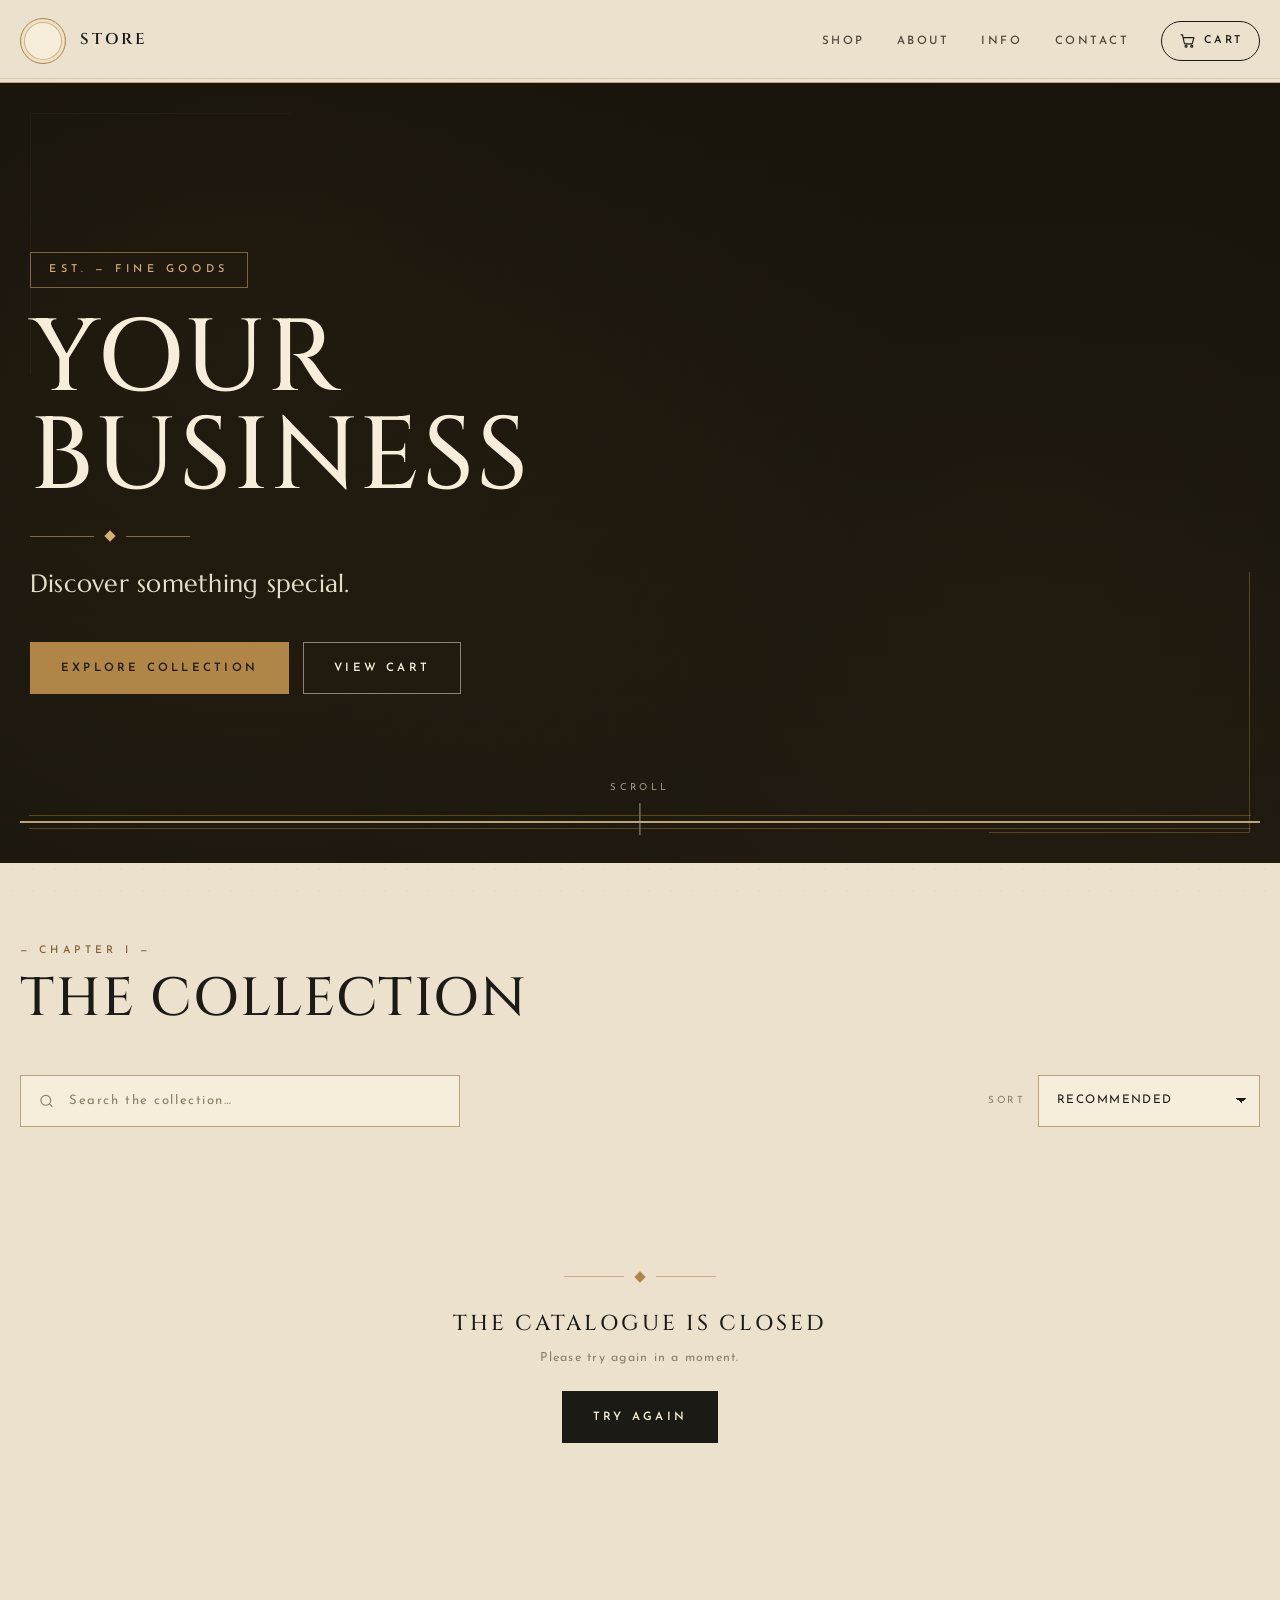
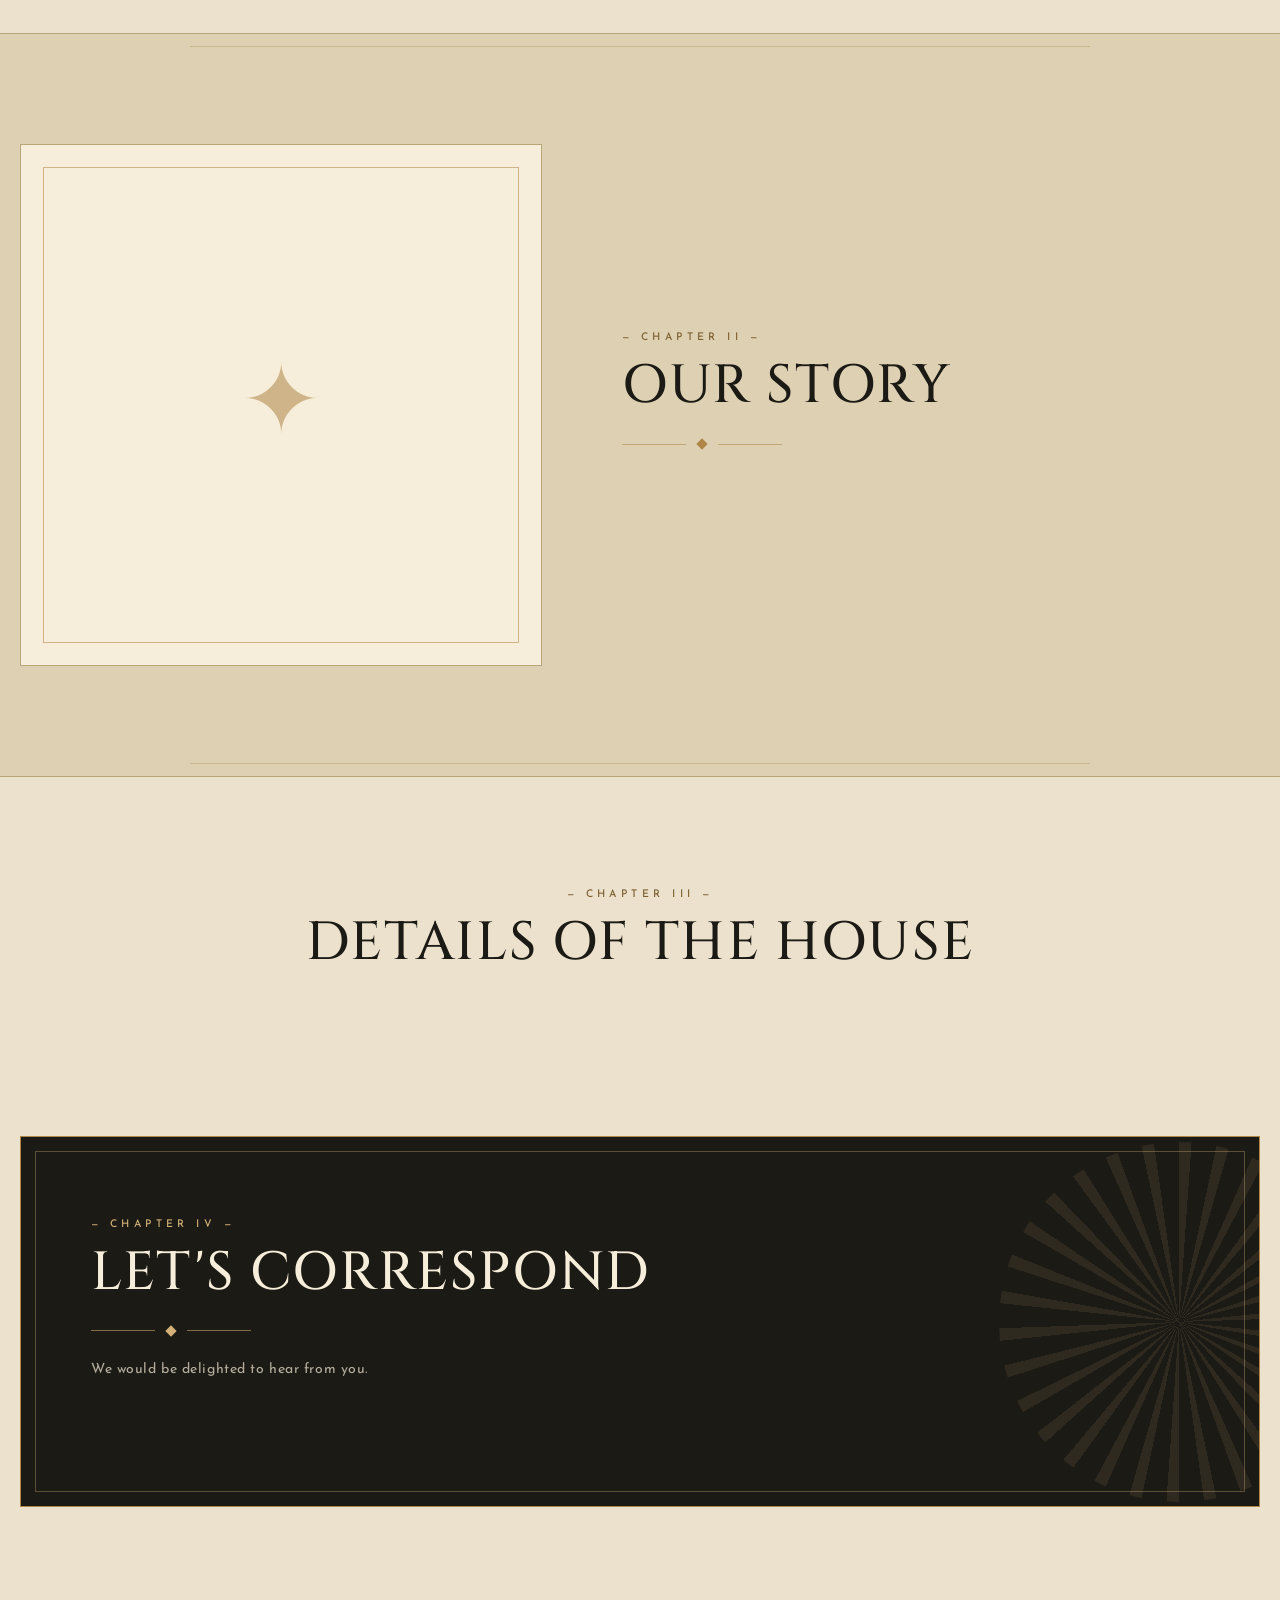
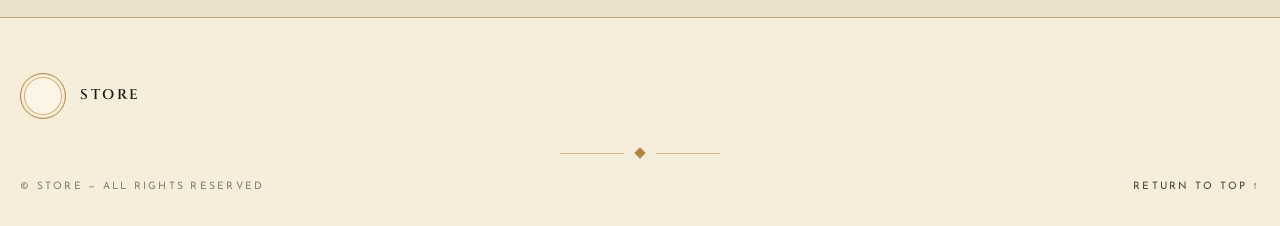
==== commit f1b0a8ec: "done" ====
--- a/abdul/index.html
+++ b/abdul/index.html
@@ -3,51 +3,30 @@
 <head>
     <meta charset="UTF-8">
     <meta name="viewport" content="width=device-width, initial-scale=1.0">
-    <meta name="theme-color" content="#050508">
+    <meta name="theme-color" content="#1c1a15">
 
     <title>Store</title>
-    <meta name="description" content="Discover the collection.">
+    <meta name="description" content="Discover our collection.">
 
     <link rel="preconnect" href="https://fonts.googleapis.com">
     <link rel="preconnect" href="https://fonts.gstatic.com" crossorigin>
 
-    <link href="https://fonts.googleapis.com/css2?family=Syne:wght@600;700;800&family=Space+Grotesk:wght@400;500;600;700&family=JetBrains+Mono:wght@400;500&display=swap" rel="stylesheet">
+    <link href="https://fonts.googleapis.com/css2?family=Cinzel:wght@400;500;600;700&family=Marcellus&family=Josefin+Sans:ital,wght@0,300;0,400;0,500;0,600;1,300&display=swap" rel="stylesheet">
 
     <link rel="stylesheet" href="style.css">
 </head>
 <body>
-
-<!-- =====================================================
-     AMBIENT BACKGROUND
-====================================================== -->
-<div class="bg-stage" aria-hidden="true">
-    <div class="orb orb-1"></div>
-    <div class="orb orb-2"></div>
-    <div class="orb orb-3"></div>
-    <div class="orb orb-4"></div>
-    <div class="grid-mesh"></div>
-    <div class="noise"></div>
-</div>
-
-<div id="cursor-glow" class="cursor-glow" aria-hidden="true"></div>
-
 
 <!-- =====================================================
      PAGE LOADER
 ====================================================== -->
 <div id="page-loader" class="page-loader" aria-label="Loading store">
-    <div class="loader-ring">
-        <span></span><span></span><span></span>
+    <div class="loader-ornament">
+        <span class="loader-line"></span>
+        <span class="loader-diamond"></span>
+        <span class="loader-line"></span>
     </div>
-    <p class="loader-label">INITIALISING</p>
-</div>
-
-
-<!-- =====================================================
-     TICKER
-====================================================== -->
-<div id="ticker" class="ticker" hidden>
-    <div class="ticker-track" id="ticker-track"></div>
+    <p>Opening the shop</p>
 </div>
 
 
@@ -60,7 +39,6 @@
         <a href="#top" class="brand" aria-label="Store home">
             <div class="brand-logo-wrap">
                 <img id="header-logo" class="brand-logo" src="" alt="" loading="eager" decoding="async">
-                <span class="brand-fallback" aria-hidden="true"></span>
             </div>
             <div class="brand-text">
                 <span id="header-business-name" class="brand-name">Store</span>
@@ -69,21 +47,17 @@
         </a>
 
         <button id="menu-btn" class="menu-btn" type="button" aria-label="Open menu" aria-expanded="false">
-            <span></span><span></span>
+            <span></span><span></span><span></span>
         </button>
 
         <nav id="main-nav" class="nav-links" aria-label="Main navigation">
-            <a href="#products">Collection</a>
-            <a href="#about">Studio</a>
+            <a href="#products">Shop</a>
+            <a href="#about">About</a>
             <a href="#details">Info</a>
             <a href="#contact">Contact</a>
 
-            <a id="header-whatsapp" class="nav-wa" href="#" target="_blank" rel="noopener noreferrer" hidden>
-                Order
-            </a>
-
             <button id="header-cart-btn" class="cart-btn" type="button" aria-label="Open cart">
-                <svg viewBox="0 0 24 24" width="16" height="16" fill="none" stroke="currentColor" stroke-width="1.8" stroke-linecap="round" stroke-linejoin="round" aria-hidden="true">
+                <svg viewBox="0 0 24 24" width="17" height="17" fill="none" stroke="currentColor" stroke-width="1.6" stroke-linecap="round" stroke-linejoin="round" aria-hidden="true">
                     <path d="M3 4h2l2.4 11.2a2 2 0 0 0 2 1.6h7.7a2 2 0 0 0 2-1.55L21 8H6"/>
                     <circle cx="10" cy="20" r="1.4"/>
                     <circle cx="18" cy="20" r="1.4"/>
@@ -103,118 +77,95 @@
          HERO
     ====================================================== -->
     <section id="hero" class="hero">
-
-        <div class="hero-inner container">
-
-            <div class="hero-badge reveal">
-                <span class="dot-live"></span>
-                <span id="hero-eyebrow">NOW LIVE</span>
-            </div>
-
-            <h1 id="hero-business-name" class="hero-title reveal">Your Business</h1>
-
-            <p id="hero-tagline" class="hero-tagline reveal">Discover something special.</p>
-            <p id="hero-description" class="hero-description reveal"></p>
-
-            <div class="hero-actions reveal">
-                <a id="hero-shop-btn" class="btn btn-primary" href="#products">
-                    <span>Explore Collection</span>
-                    <svg viewBox="0 0 24 24" width="16" height="16" fill="none" stroke="currentColor" stroke-width="2" stroke-linecap="round" stroke-linejoin="round" aria-hidden="true">
-                        <path d="M5 12h14M13 6l6 6-6 6"/>
-                    </svg>
-                </a>
-                <button id="hero-cart-btn" class="btn btn-ghost" type="button">Open Cart</button>
-                <a id="hero-whatsapp" class="btn btn-ghost" href="#" target="_blank" rel="noopener noreferrer" hidden>WhatsApp</a>
-            </div>
-
-            <div class="hero-meta reveal">
-                <div class="meta-chip">
-                    <span class="meta-label">// Status</span>
-                    <span class="meta-value"><span class="dot-live"></span> Open for orders</span>
-                </div>
-                <div class="meta-chip" data-meta="location" hidden>
-                    <span class="meta-label">// Location</span>
-                    <span id="hero-location" class="meta-value"></span>
-                </div>
-                <div class="meta-chip" data-meta="hours" hidden>
-                    <span class="meta-label">// Hours</span>
-                    <span id="hero-hours" class="meta-value"></span>
-                </div>
-            </div>
-
-        </div>
-
-        <div class="hero-scroll" aria-hidden="true">
+        <div class="hero-overlay"></div>
+
+        <div class="hero-frame">
+            <div class="hero-content">
+                <span id="hero-eyebrow" class="hero-eyebrow">Est. — Fine Goods</span>
+                <h1 id="hero-business-name" class="hero-title">Your Business</h1>
+
+                <div class="hero-divider" aria-hidden="true">
+                    <span></span>
+                    <span class="diamond"></span>
+                    <span></span>
+                </div>
+
+                <p id="hero-tagline" class="hero-tagline">Discover something special.</p>
+                <p id="hero-description" class="hero-description"></p>
+
+                <div class="hero-actions">
+                    <a id="hero-shop-btn" class="btn btn-primary" href="#products">Explore Collection</a>
+                    <button id="hero-cart-btn" class="btn btn-secondary" type="button">View Cart</button>
+                </div>
+            </div>
+        </div>
+
+        <a href="#products" class="scroll-indicator" aria-label="Scroll to products">
             <span>Scroll</span>
-            <span class="scroll-line"></span>
-        </div>
-
+            <span class="scroll-arrow" aria-hidden="true"></span>
+        </a>
     </section>
 
 
     <!-- =====================================================
-         INFO STRIP
+         INFO STRIP (was "quick info")
     ====================================================== -->
-    <section class="info-strip">
+    <section class="info-strip" aria-label="Store information">
         <div class="container">
             <div id="quick-info" class="info-grid">
 
-                <article class="info-cell reveal" data-info-card="location" hidden>
-                    <div class="cell-head">
-                        <span class="cell-mark" aria-hidden="true">
-                            <svg viewBox="0 0 24 24" width="16" height="16" fill="none" stroke="currentColor" stroke-width="1.6" stroke-linecap="round" stroke-linejoin="round">
-                                <path d="M12 21s-7-7.5-7-12a7 7 0 1 1 14 0c0 4.5-7 12-7 12z"/>
-                                <circle cx="12" cy="9" r="2.4"/>
-                            </svg>
-                        </span>
-                        <span class="cell-index">01</span>
-                    </div>
-                    <span class="info-label">Location</span>
-                    <strong id="quick-location"></strong>
-                </article>
-
-                <article class="info-cell reveal" data-info-card="delivery" hidden>
-                    <div class="cell-head">
-                        <span class="cell-mark" aria-hidden="true">
-                            <svg viewBox="0 0 24 24" width="16" height="16" fill="none" stroke="currentColor" stroke-width="1.6" stroke-linecap="round" stroke-linejoin="round">
-                                <path d="M3 7h11v9H3z"/>
-                                <path d="M14 10h4l3 3v3h-7"/>
-                                <circle cx="7" cy="18" r="1.6"/>
-                                <circle cx="17" cy="18" r="1.6"/>
-                            </svg>
-                        </span>
-                        <span class="cell-index">02</span>
-                    </div>
-                    <span class="info-label">Delivery</span>
-                    <strong id="quick-delivery"></strong>
-                </article>
-
-                <article class="info-cell reveal" data-info-card="hours" hidden>
-                    <div class="cell-head">
-                        <span class="cell-mark" aria-hidden="true">
-                            <svg viewBox="0 0 24 24" width="16" height="16" fill="none" stroke="currentColor" stroke-width="1.6" stroke-linecap="round" stroke-linejoin="round">
-                                <circle cx="12" cy="12" r="9"/>
-                                <path d="M12 7v5l3 2"/>
-                            </svg>
-                        </span>
-                        <span class="cell-index">03</span>
-                    </div>
-                    <span class="info-label">Hours</span>
-                    <strong id="quick-hours"></strong>
-                </article>
-
-                <article class="info-cell reveal" data-info-card="payment" hidden>
-                    <div class="cell-head">
-                        <span class="cell-mark" aria-hidden="true">
-                            <svg viewBox="0 0 24 24" width="16" height="16" fill="none" stroke="currentColor" stroke-width="1.6" stroke-linecap="round" stroke-linejoin="round">
-                                <rect x="2.5" y="6" width="19" height="12" rx="2"/>
-                                <path d="M2.5 10h19"/>
-                            </svg>
-                        </span>
-                        <span class="cell-index">04</span>
-                    </div>
-                    <span class="info-label">Payment</span>
-                    <strong id="quick-payment"></strong>
+                <article class="info-cell" data-info-card="location" hidden>
+                    <span class="info-mark" aria-hidden="true">
+                        <svg viewBox="0 0 24 24" width="18" height="18" fill="none" stroke="currentColor" stroke-width="1.4" stroke-linecap="round" stroke-linejoin="round">
+                            <path d="M12 21s-7-7.5-7-12a7 7 0 1 1 14 0c0 4.5-7 12-7 12z"/>
+                            <circle cx="12" cy="9" r="2.4"/>
+                        </svg>
+                    </span>
+                    <div>
+                        <span class="info-label">Location</span>
+                        <strong id="quick-location"></strong>
+                    </div>
+                </article>
+
+                <article class="info-cell" data-info-card="delivery" hidden>
+                    <span class="info-mark" aria-hidden="true">
+                        <svg viewBox="0 0 24 24" width="18" height="18" fill="none" stroke="currentColor" stroke-width="1.4" stroke-linecap="round" stroke-linejoin="round">
+                            <path d="M3 7h11v9H3z"/>
+                            <path d="M14 10h4l3 3v3h-7"/>
+                            <circle cx="7" cy="18" r="1.6"/>
+                            <circle cx="17" cy="18" r="1.6"/>
+                        </svg>
+                    </span>
+                    <div>
+                        <span class="info-label">Delivery</span>
+                        <strong id="quick-delivery"></strong>
+                    </div>
+                </article>
+
+                <article class="info-cell" data-info-card="hours" hidden>
+                    <span class="info-mark" aria-hidden="true">
+                        <svg viewBox="0 0 24 24" width="18" height="18" fill="none" stroke="currentColor" stroke-width="1.4" stroke-linecap="round" stroke-linejoin="round">
+                            <circle cx="12" cy="12" r="9"/>
+                            <path d="M12 7v5l3 2"/>
+                        </svg>
+                    </span>
+                    <div>
+                        <span class="info-label">Hours</span>
+                        <strong id="quick-hours"></strong>
+                    </div>
+                </article>
+
+                <article class="info-cell" data-info-card="payment" hidden>
+                    <span class="info-mark" aria-hidden="true">
+                        <svg viewBox="0 0 24 24" width="18" height="18" fill="none" stroke="currentColor" stroke-width="1.4" stroke-linecap="round" stroke-linejoin="round">
+                            <rect x="2.5" y="6" width="19" height="12" rx="2"/>
+                            <path d="M2.5 10h19"/>
+                        </svg>
+                    </span>
+                    <div>
+                        <span class="info-label">Payment</span>
+                        <strong id="quick-payment"></strong>
+                    </div>
                 </article>
 
             </div>
@@ -228,54 +179,58 @@
     <section id="products" class="products-section">
         <div class="container">
 
-            <div class="section-heading reveal">
+            <div class="section-heading">
                 <div>
-                    <span class="section-eyebrow">// 001 — Collection</span>
-                    <h2>Browse the <em>drop</em></h2>
+                    <span class="section-eyebrow">— Chapter I —</span>
+                    <h2>The Collection</h2>
                 </div>
                 <p id="product-count" class="product-count"></p>
             </div>
 
-            <div class="catalog-toolbar reveal">
+            <div class="catalog-toolbar">
                 <div class="search-box">
-                    <svg class="search-icon" viewBox="0 0 24 24" width="16" height="16" fill="none" stroke="currentColor" stroke-width="1.8" stroke-linecap="round" stroke-linejoin="round" aria-hidden="true">
+                    <svg class="search-icon" viewBox="0 0 24 24" width="17" height="17" fill="none" stroke="currentColor" stroke-width="1.6" stroke-linecap="round" stroke-linejoin="round" aria-hidden="true">
                         <circle cx="11" cy="11" r="7"/>
                         <path d="m20 20-3.5-3.5"/>
                     </svg>
-                    <input id="product-search" type="search" placeholder="Search products…" autocomplete="off" aria-label="Search products">
+                    <input id="product-search" type="search" placeholder="Search the collection…" autocomplete="off" aria-label="Search products">
                 </div>
 
                 <div class="sort-box">
                     <label for="sort-products">Sort</label>
                     <select id="sort-products">
                         <option value="default">Recommended</option>
-                        <option value="price-low">Price — Low</option>
-                        <option value="price-high">Price — High</option>
-                        <option value="new">New in</option>
+                        <option value="price-low">Price — Low to High</option>
+                        <option value="price-high">Price — High to Low</option>
+                        <option value="new">New Arrivals</option>
                     </select>
                 </div>
             </div>
 
-            <div id="category-filters" class="category-filters reveal" aria-label="Product categories"></div>
+            <div id="category-filters" class="category-filters" aria-label="Product categories"></div>
 
             <div id="product-grid" class="product-grid" aria-live="polite">
-                <article class="product-skeleton"><div class="skeleton-image"></div><div class="skeleton-line"></div><div class="skeleton-line short"></div></article>
-                <article class="product-skeleton"><div class="skeleton-image"></div><div class="skeleton-line"></div><div class="skeleton-line short"></div></article>
-                <article class="product-skeleton"><div class="skeleton-image"></div><div class="skeleton-line"></div><div class="skeleton-line short"></div></article>
-                <article class="product-skeleton"><div class="skeleton-image"></div><div class="skeleton-line"></div><div class="skeleton-line short"></div></article>
+                <article class="product-skeleton"><div class="skeleton-image"></div><div class="skeleton-line"></div><div class="skeleton-line short"></div><div class="skeleton-line tiny"></div></article>
+                <article class="product-skeleton"><div class="skeleton-image"></div><div class="skeleton-line"></div><div class="skeleton-line short"></div><div class="skeleton-line tiny"></div></article>
+                <article class="product-skeleton"><div class="skeleton-image"></div><div class="skeleton-line"></div><div class="skeleton-line short"></div><div class="skeleton-line tiny"></div></article>
+                <article class="product-skeleton"><div class="skeleton-image"></div><div class="skeleton-line"></div><div class="skeleton-line short"></div><div class="skeleton-line tiny"></div></article>
             </div>
 
             <div id="products-empty" class="empty-state" hidden>
-                <div class="empty-ring" aria-hidden="true"></div>
-                <h3>No match found</h3>
-                <p>Try another keyword or category.</p>
+                <div class="empty-ornament" aria-hidden="true">
+                    <span></span><span class="diamond"></span><span></span>
+                </div>
+                <h3>Nothing in this chapter</h3>
+                <p>Try another search or category.</p>
             </div>
 
             <div id="products-error" class="error-state" hidden>
-                <div class="empty-ring error" aria-hidden="true"></div>
-                <h3>Catalogue offline</h3>
-                <p>The connection to the shop failed.</p>
-                <button id="retry-products" class="btn btn-primary" type="button">Retry</button>
+                <div class="empty-ornament" aria-hidden="true">
+                    <span></span><span class="diamond"></span><span></span>
+                </div>
+                <h3>The catalogue is closed</h3>
+                <p>Please try again in a moment.</p>
+                <button id="retry-products" class="btn btn-primary" type="button">Try Again</button>
             </div>
 
         </div>
@@ -289,24 +244,25 @@
         <div class="container">
             <div class="about-layout">
 
-                <div class="about-visual reveal">
+                <div class="about-visual">
                     <div class="about-image-frame">
                         <img id="about-logo" src="" alt="" loading="lazy" decoding="async" hidden>
                         <div id="about-placeholder" class="about-placeholder">
-                            <div class="placeholder-orb"></div>
-                            <span class="placeholder-mark" aria-hidden="true">✦</span>
+                            <span class="about-monogram" aria-hidden="true">✦</span>
                         </div>
-                        <div class="frame-corner tl"></div>
-                        <div class="frame-corner tr"></div>
-                        <div class="frame-corner bl"></div>
-                        <div class="frame-corner br"></div>
-                    </div>
-                </div>
-
-                <div class="about-content reveal">
-                    <span class="section-eyebrow">// 002 — Studio</span>
-                    <h2>The <span id="about-business-name">Story</span></h2>
+                    </div>
+                </div>
+
+                <div class="about-content">
+                    <span class="section-eyebrow">— Chapter II —</span>
+                    <h2>Our <span id="about-business-name">Story</span></h2>
+
+                    <div class="about-divider" aria-hidden="true">
+                        <span></span><span class="diamond"></span><span></span>
+                    </div>
+
                     <p id="about-description" class="about-description"></p>
+
                     <div id="social-links" class="social-links"></div>
                 </div>
 
@@ -316,80 +272,67 @@
 
 
     <!-- =====================================================
-         DETAILS
+         DETAILS — Find us, Delivery, Payment, Hours
     ====================================================== -->
     <section id="details" class="details-section">
         <div class="container">
 
-            <div class="section-heading reveal">
+            <div class="section-heading centered">
                 <div>
-                    <span class="section-eyebrow">// 003 — Information</span>
-                    <h2>Everything <em>you need</em></h2>
+                    <span class="section-eyebrow">— Chapter III —</span>
+                    <h2>Details of the House</h2>
                 </div>
             </div>
 
             <div class="details-grid">
 
-                <article id="location-card" class="detail-card reveal" hidden>
-                    <div class="detail-top">
-                        <span class="detail-tag">01 / Location</span>
-                        <span class="detail-mark" aria-hidden="true">
-                            <svg viewBox="0 0 24 24" width="20" height="20" fill="none" stroke="currentColor" stroke-width="1.5" stroke-linecap="round" stroke-linejoin="round">
-                                <path d="M12 21s-7-7.5-7-12a7 7 0 1 1 14 0c0 4.5-7 12-7 12z"/>
-                                <circle cx="12" cy="9" r="2.4"/>
-                            </svg>
-                        </span>
-                    </div>
-                    <h3>Find us</h3>
+                <article id="location-card" class="detail-card" hidden>
+                    <span class="detail-numeral">I</span>
+                    <span class="detail-icon" aria-hidden="true">
+                        <svg viewBox="0 0 24 24" width="22" height="22" fill="none" stroke="currentColor" stroke-width="1.3" stroke-linecap="round" stroke-linejoin="round">
+                            <path d="M12 21s-7-7.5-7-12a7 7 0 1 1 14 0c0 4.5-7 12-7 12z"/>
+                            <circle cx="12" cy="9" r="2.4"/>
+                        </svg>
+                    </span>
+                    <h3>Find Us</h3>
                     <p id="detail-location"></p>
-                    <a id="google-maps-link" href="#" target="_blank" rel="noopener noreferrer" hidden>
-                        Open in Maps
-                        <svg viewBox="0 0 24 24" width="14" height="14" fill="none" stroke="currentColor" stroke-width="2" stroke-linecap="round" stroke-linejoin="round" aria-hidden="true">
-                            <path d="M7 17 17 7M9 7h8v8"/>
-                        </svg>
-                    </a>
-                </article>
-
-                <article id="delivery-card" class="detail-card reveal" hidden>
-                    <div class="detail-top">
-                        <span class="detail-tag">02 / Delivery</span>
-                        <span class="detail-mark" aria-hidden="true">
-                            <svg viewBox="0 0 24 24" width="20" height="20" fill="none" stroke="currentColor" stroke-width="1.5" stroke-linecap="round" stroke-linejoin="round">
-                                <path d="M3 7h11v9H3z"/>
-                                <path d="M14 10h4l3 3v3h-7"/>
-                                <circle cx="7" cy="18" r="1.6"/>
-                                <circle cx="17" cy="18" r="1.6"/>
-                            </svg>
-                        </span>
-                    </div>
+                    <a id="google-maps-link" href="#" target="_blank" rel="noopener noreferrer" hidden>Open in Maps</a>
+                </article>
+
+                <article id="delivery-card" class="detail-card" hidden>
+                    <span class="detail-numeral">II</span>
+                    <span class="detail-icon" aria-hidden="true">
+                        <svg viewBox="0 0 24 24" width="22" height="22" fill="none" stroke="currentColor" stroke-width="1.3" stroke-linecap="round" stroke-linejoin="round">
+                            <path d="M3 7h11v9H3z"/>
+                            <path d="M14 10h4l3 3v3h-7"/>
+                            <circle cx="7" cy="18" r="1.6"/>
+                            <circle cx="17" cy="18" r="1.6"/>
+                        </svg>
+                    </span>
                     <h3>Delivery</h3>
                     <p id="detail-delivery"></p>
                 </article>
 
-                <article id="payment-card" class="detail-card reveal" hidden>
-                    <div class="detail-top">
-                        <span class="detail-tag">03 / Payment</span>
-                        <span class="detail-mark" aria-hidden="true">
-                            <svg viewBox="0 0 24 24" width="20" height="20" fill="none" stroke="currentColor" stroke-width="1.5" stroke-linecap="round" stroke-linejoin="round">
-                                <rect x="2.5" y="6" width="19" height="12" rx="2"/>
-                                <path d="M2.5 10h19"/>
-                            </svg>
-                        </span>
-                    </div>
+                <article id="payment-card" class="detail-card" hidden>
+                    <span class="detail-numeral">III</span>
+                    <span class="detail-icon" aria-hidden="true">
+                        <svg viewBox="0 0 24 24" width="22" height="22" fill="none" stroke="currentColor" stroke-width="1.3" stroke-linecap="round" stroke-linejoin="round">
+                            <rect x="2.5" y="6" width="19" height="12" rx="2"/>
+                            <path d="M2.5 10h19"/>
+                        </svg>
+                    </span>
                     <h3>Payment</h3>
                     <p id="detail-payment"></p>
                 </article>
 
-                <article id="hours-card" class="detail-card reveal" hidden>
-                    <div class="detail-top">
-                        <span class="detail-tag">04 / Hours</span>
-                        <span class="detail-mark" aria-hidden="true">
-                            <svg viewBox="0 0 24 24" width="20" height="20" fill="none" stroke="currentColor" stroke-width="1.5" stroke-linecap="round" stroke-linejoin="round">
-                                <circle cx="12" cy="12" r="9"/>
-                                <path d="M12 7v5l3 2"/>
-                            </svg>
-                        </span>
-                    </div>
+                <article id="hours-card" class="detail-card" hidden>
+                    <span class="detail-numeral">IV</span>
+                    <span class="detail-icon" aria-hidden="true">
+                        <svg viewBox="0 0 24 24" width="22" height="22" fill="none" stroke="currentColor" stroke-width="1.3" stroke-linecap="round" stroke-linejoin="round">
+                            <circle cx="12" cy="12" r="9"/>
+                            <path d="M12 7v5l3 2"/>
+                        </svg>
+                    </span>
                     <h3>Opening Hours</h3>
                     <p id="detail-hours"></p>
                 </article>
@@ -400,36 +343,29 @@
 
 
     <!-- =====================================================
-         CONTACT
+         CONTACT — multi-platform
     ====================================================== -->
     <section id="contact" class="contact-section">
         <div class="container">
-            <div class="contact-box reveal">
-
-                <div class="contact-glow" aria-hidden="true"></div>
-
-                <div class="contact-grid">
-
-                    <div class="contact-copy">
-                        <span class="section-eyebrow">// 004 — Contact</span>
-                        <h2>Let's <em>talk</em></h2>
-                        <p id="contact-message">We'd love to hear from you.</p>
-
-                        <a id="contact-phone" class="contact-phone" href="#" hidden>
-                            <span class="phone-icon" aria-hidden="true">
-                                <svg viewBox="0 0 24 24" width="16" height="16" fill="none" stroke="currentColor" stroke-width="1.8" stroke-linecap="round" stroke-linejoin="round">
-                                    <path d="M22 16.9v3a2 2 0 0 1-2.2 2A19.8 19.8 0 0 1 2.1 4.2 2 2 0 0 1 4.1 2h3a2 2 0 0 1 2 1.7c.1.9.3 1.7.6 2.5a2 2 0 0 1-.4 2.1L8 9.6a16 16 0 0 0 6.4 6.4l1.3-1.3a2 2 0 0 1 2.1-.4c.8.3 1.6.5 2.5.6a2 2 0 0 1 1.7 2z"/>
-                                </svg>
-                            </span>
-                            <span id="contact-phone-number"></span>
-                        </a>
-
-                        <a id="contact-whatsapp" href="#" target="_blank" rel="noopener noreferrer" hidden></a>
-                    </div>
-
-                    <div id="contact-actions" class="contact-actions"></div>
-
-                </div>
+            <div class="contact-box">
+
+                <div class="contact-ornament" aria-hidden="true"></div>
+
+                <div class="contact-content">
+                    <span class="section-eyebrow light">— Chapter IV —</span>
+                    <h2>Let's Correspond</h2>
+
+                    <div class="contact-divider" aria-hidden="true">
+                        <span></span><span class="diamond"></span><span></span>
+                    </div>
+
+                    <p id="contact-message">We would be delighted to hear from you.</p>
+                </div>
+
+                <div id="contact-actions" class="contact-actions">
+                    <!-- Populated by JavaScript -->
+                </div>
+
             </div>
         </div>
     </section>
@@ -455,6 +391,10 @@
             </div>
 
             <div id="footer-socials" class="footer-socials"></div>
+        </div>
+
+        <div class="footer-rule" aria-hidden="true">
+            <span></span><span class="diamond"></span><span></span>
         </div>
 
         <div class="footer-bottom">
@@ -463,12 +403,7 @@
                 <span id="footer-business-name-bottom">Store</span>
                 — All rights reserved
             </p>
-            <a href="#top" class="footer-top-link">
-                Back to top
-                <svg viewBox="0 0 24 24" width="13" height="13" fill="none" stroke="currentColor" stroke-width="2" stroke-linecap="round" stroke-linejoin="round" aria-hidden="true">
-                    <path d="M12 19V5M5 12l7-7 7 7"/>
-                </svg>
-            </a>
+            <a href="#top">Return to Top ↑</a>
         </div>
 
     </div>
@@ -483,7 +418,7 @@
 
     <div class="modal-container">
         <button id="modal-close" class="modal-close" type="button" aria-label="Close product">
-            <svg viewBox="0 0 24 24" width="16" height="16" fill="none" stroke="currentColor" stroke-width="2" stroke-linecap="round">
+            <svg viewBox="0 0 24 24" width="18" height="18" fill="none" stroke="currentColor" stroke-width="1.6" stroke-linecap="round">
                 <path d="M6 6l12 12M18 6L6 18"/>
             </svg>
         </button>
@@ -493,8 +428,10 @@
             <div class="product-gallery">
                 <div class="main-product-image">
                     <div id="modal-image-loader" class="image-loader">
-                        <div class="loader-ring small">
-                            <span></span><span></span><span></span>
+                        <div class="loader-ornament small">
+                            <span class="loader-line"></span>
+                            <span class="loader-diamond"></span>
+                            <span class="loader-line"></span>
                         </div>
                     </div>
                     <img id="modal-main-image" src="" alt="" decoding="async">
@@ -517,17 +454,25 @@
                 <p id="modal-description" class="modal-description"></p>
 
                 <div id="modal-details" class="modal-details">
-                    <div class="modal-detail" data-detail="colour" hidden><span>Colour</span><strong id="modal-colour"></strong></div>
-                    <div class="modal-detail" data-detail="sizes" hidden><span>Sizes</span><strong id="modal-sizes"></strong></div>
-                    <div class="modal-detail" data-detail="material" hidden><span>Material</span><strong id="modal-material"></strong></div>
-                    <div class="modal-detail" data-detail="stock" hidden><span>Availability</span><strong id="modal-stock"></strong></div>
+                    <div class="modal-detail" data-detail="colour" hidden>
+                        <span>Colour</span><strong id="modal-colour"></strong>
+                    </div>
+                    <div class="modal-detail" data-detail="sizes" hidden>
+                        <span>Sizes</span><strong id="modal-sizes"></strong>
+                    </div>
+                    <div class="modal-detail" data-detail="material" hidden>
+                        <span>Material</span><strong id="modal-material"></strong>
+                    </div>
+                    <div class="modal-detail" data-detail="stock" hidden>
+                        <span>Availability</span><strong id="modal-stock"></strong>
+                    </div>
                 </div>
 
                 <div class="modal-order-area">
                     <button id="modal-add-cart" class="btn btn-primary modal-order-btn" type="button">
                         Add to Cart
                     </button>
-                    <a id="modal-whatsapp" class="btn btn-ghost modal-order-btn" href="#" target="_blank" rel="noopener noreferrer" hidden>
+                    <a id="modal-whatsapp" class="btn btn-outline modal-order-btn" href="#" target="_blank" rel="noopener noreferrer" hidden>
                         Order via WhatsApp
                     </a>
                     <p id="modal-order-instruction" class="order-instruction"></p>
@@ -546,25 +491,27 @@
     <div class="cart-backdrop"></div>
 
     <aside class="cart-panel">
-
         <header class="cart-head">
             <div>
-                <span class="section-eyebrow">// Order sheet</span>
-                <h2 id="cart-title">Your Cart</h2>
+                <span class="section-eyebrow">— Your Selection —</span>
+                <h2 id="cart-title">Order Sheet</h2>
             </div>
             <button id="cart-close" class="modal-close small" type="button" aria-label="Close cart">
-                <svg viewBox="0 0 24 24" width="14" height="14" fill="none" stroke="currentColor" stroke-width="2" stroke-linecap="round">
+                <svg viewBox="0 0 24 24" width="16" height="16" fill="none" stroke="currentColor" stroke-width="1.6" stroke-linecap="round">
                     <path d="M6 6l12 12M18 6L6 18"/>
                 </svg>
             </button>
         </header>
 
+        <div class="cart-rule" aria-hidden="true">
+            <span></span><span class="diamond"></span><span></span>
+        </div>
+
         <div id="cart-items" class="cart-items"></div>
 
         <div id="cart-empty" class="cart-empty">
-            <div class="empty-ring small" aria-hidden="true"></div>
-            <p>Your cart is empty</p>
-            <p class="cart-empty-hint">Add items from the collection</p>
+            <p>Your order sheet is empty.</p>
+            <p class="cart-empty-hint">Add items from the collection to begin.</p>
         </div>
 
         <footer class="cart-foot">
@@ -580,13 +527,13 @@
 
             <label class="cart-field">
                 <span>Note (optional)</span>
-                <textarea id="cart-note" rows="2" placeholder="Address, size, requests…"></textarea>
+                <textarea id="cart-note" rows="2" placeholder="Delivery address, sizes, special requests…"></textarea>
             </label>
 
             <div class="cart-send-actions">
                 <button id="cart-send" class="btn btn-primary" type="button">
-                    <span>Send Order</span>
-                    <svg viewBox="0 0 24 24" width="15" height="15" fill="none" stroke="currentColor" stroke-width="2" stroke-linecap="round" stroke-linejoin="round" aria-hidden="true">
+                    Send Order
+                    <svg viewBox="0 0 24 24" width="15" height="15" fill="none" stroke="currentColor" stroke-width="1.8" stroke-linecap="round" stroke-linejoin="round" aria-hidden="true">
                         <path d="M5 12h14M13 6l6 6-6 6"/>
                     </svg>
                 </button>
@@ -598,7 +545,6 @@
                 <div id="cart-send-options" class="cart-send-options"></div>
             </div>
         </footer>
-
     </aside>
 </div>
 
--- a/abdul/style.css
+++ b/abdul/style.css
@@ -1,217 +1,111 @@
 /* =========================================================
-   SENDARe — 2030s Futuristic Storefront
+   SENDARe — 1930s Art Deco Storefront
 ========================================================= */
 
 :root {
-    --bg:         #050508;
-    --bg-2:       #0a0a12;
-    --surface:    rgba(255, 255, 255, 0.035);
-    --surface-2:  rgba(255, 255, 255, 0.06);
-    --surface-3:  rgba(255, 255, 255, 0.09);
-    --border:     rgba(255, 255, 255, 0.08);
-    --border-2:   rgba(255, 255, 255, 0.14);
-
-    --text:       #f0f0ff;
-    --text-2:     #a8a8c0;
-    --text-3:     #62627a;
-
-    --violet:     #8b5cf6;
-    --cyan:       #22d3ee;
-    --magenta:    #ec4899;
-    --lime:       #a3e635;
-
-    --glow-v:     rgba(139, 92, 246, 0.55);
-    --glow-c:     rgba(34, 211, 238, 0.45);
-    --glow-m:     rgba(236, 72, 153, 0.45);
-
-    --grad-1: linear-gradient(135deg, #8b5cf6, #22d3ee);
-    --grad-2: linear-gradient(135deg, #ec4899, #8b5cf6);
-    --grad-3: linear-gradient(135deg, #22d3ee, #a3e635);
-
-    --font-display: "Syne", system-ui, sans-serif;
-    --font-body:    "Space Grotesk", system-ui, sans-serif;
-    --font-mono:    "JetBrains Mono", ui-monospace, monospace;
-
-    --container: 1300px;
-
-    --ease: cubic-bezier(.16, 1, .3, 1);
-    --transition: 0.35s var(--ease);
-}
-
+    --bg:         #ebe1cd;
+    --bg-deep:    #ddd0b3;
+    --surface:    #f6eeda;
+    --surface-2:  #fbf5e5;
+    --ink:        #1c1a15;
+    --ink-soft:   #4c4536;
+    --ink-mute:   #8a8069;
+    --gold:       #b08647;
+    --gold-light: #d4b176;
+    --gold-deep:  #7d5f30;
+    --line:       #b8a678;
+    --burgundy:   #6b1e2b;
+
+    --font-display: "Cinzel", "Marcellus", serif;
+    --font-serif:   "Marcellus", Georgia, serif;
+    --font-body:    "Josefin Sans", "Helvetica Neue", sans-serif;
+
+    --container: 1260px;
+    --radius:    2px;
+    --radius-lg: 3px;
+
+    --shadow-soft:
+        0 15px 40px rgba(60, 40, 10, 0.08);
+
+    --transition: 0.32s cubic-bezier(.2,.7,.2,1);
+}
+
+
+/* =========================
+   RESET
+========================= */
 * { box-sizing: border-box; margin: 0; padding: 0; }
 
 html {
     scroll-behavior: smooth;
-    scroll-padding-top: 100px;
-    -webkit-text-size-adjust: 100%;
+    scroll-padding-top: 90px;
 }
 
 body {
     font-family: var(--font-body);
     background: var(--bg);
-    color: var(--text);
-    line-height: 1.55;
+    color: var(--ink);
+    line-height: 1.6;
     overflow-x: hidden;
-    min-height: 100vh;
-    font-size: 15px;
-    -webkit-font-smoothing: antialiased;
-}
-
-body.modal-open,
-body.cart-open { overflow: hidden; }
-
-img { display: block; max-width: 100%; }
-
-button, input, select, textarea { font: inherit; color: inherit; }
-button, a, select { -webkit-tap-highlight-color: transparent; }
-button { cursor: pointer; background: none; border: none; }
-a { color: inherit; text-decoration: none; }
-
-[hidden] { display: none !important; }
-
-::selection { background: var(--violet); color: #fff; }
-
-::-webkit-scrollbar { width: 8px; height: 8px; }
-::-webkit-scrollbar-track { background: transparent; }
-::-webkit-scrollbar-thumb {
-    background: rgba(255,255,255,0.1);
-    border-radius: 999px;
-}
-::-webkit-scrollbar-thumb:hover { background: rgba(255,255,255,0.2); }
-
-
-/* =========================================================
-   AMBIENT BACKGROUND
-========================================================= */
-.bg-stage {
+    font-weight: 400;
+    letter-spacing: 0.01em;
+}
+
+/* Subtle paper grain */
+body::before {
+    content: "";
     position: fixed;
     inset: 0;
+    pointer-events: none;
     z-index: 0;
-    pointer-events: none;
+    opacity: 0.5;
+    background-image:
+        radial-gradient(rgba(120, 90, 40, 0.05) 1px, transparent 1px),
+        radial-gradient(rgba(120, 90, 40, 0.04) 1px, transparent 1px);
+    background-size: 22px 22px, 22px 22px;
+    background-position: 0 0, 11px 11px;
+}
+
+body.modal-open,
+body.cart-open {
     overflow: hidden;
 }
 
-.orb {
-    position: absolute;
-    border-radius: 50%;
-    filter: blur(100px);
-    opacity: .55;
-    will-change: transform;
-}
-
-.orb-1 {
-    width: 620px; height: 620px;
-    top: -180px; left: -140px;
-    background: radial-gradient(circle, var(--violet), transparent 70%);
-    animation: float1 22s ease-in-out infinite;
-}
-
-.orb-2 {
-    width: 540px; height: 540px;
-    top: 15%; right: -120px;
-    background: radial-gradient(circle, var(--cyan), transparent 70%);
-    animation: float2 26s ease-in-out infinite;
-    opacity: .4;
-}
-
-.orb-3 {
-    width: 700px; height: 700px;
-    bottom: -260px; left: 25%;
-    background: radial-gradient(circle, var(--magenta), transparent 70%);
-    animation: float3 30s ease-in-out infinite;
-    opacity: .32;
-}
-
-.orb-4 {
-    width: 420px; height: 420px;
-    top: 55%; left: -100px;
-    background: radial-gradient(circle, var(--lime), transparent 70%);
-    animation: float2 34s ease-in-out infinite;
-    opacity: .18;
-}
-
-@keyframes float1 {
-    0%, 100% { transform: translate(0, 0) scale(1); }
-    33%      { transform: translate(80px, 60px) scale(1.1); }
-    66%      { transform: translate(-40px, 100px) scale(.95); }
-}
-
-@keyframes float2 {
-    0%, 100% { transform: translate(0, 0) scale(1); }
-    50%      { transform: translate(-100px, 80px) scale(1.15); }
-}
-
-@keyframes float3 {
-    0%, 100% { transform: translate(0, 0) scale(1); }
-    50%      { transform: translate(60px, -100px) scale(1.08); }
-}
-
-.grid-mesh {
-    position: absolute;
-    inset: 0;
-    background-image:
-        linear-gradient(rgba(255,255,255,0.025) 1px, transparent 1px),
-        linear-gradient(90deg, rgba(255,255,255,0.025) 1px, transparent 1px);
-    background-size: 60px 60px;
-    mask-image: radial-gradient(ellipse at center, #000 30%, transparent 75%);
-    -webkit-mask-image: radial-gradient(ellipse at center, #000 30%, transparent 75%);
-}
-
-.noise {
-    position: absolute;
-    inset: 0;
-    opacity: 0.035;
-    background-image: url("data:image/svg+xml,%3Csvg viewBox='0 0 200 200' xmlns='http://www.w3.org/2000/svg'%3E%3Cfilter id='n'%3E%3CfeTurbulence type='fractalNoise' baseFrequency='0.9' numOctaves='2'/%3E%3C/filter%3E%3Crect width='100%25' height='100%25' filter='url(%23n)'/%3E%3C/svg%3E");
-}
-
-
-/* =========================================================
-   CURSOR GLOW
-========================================================= */
-.cursor-glow {
-    position: fixed;
-    top: 0; left: 0;
-    width: 500px; height: 500px;
-    border-radius: 50%;
-    background: radial-gradient(circle, rgba(139, 92, 246, 0.14), transparent 65%);
-    pointer-events: none;
-    z-index: 1;
-    transform: translate(-50%, -50%);
-    transition: opacity .4s ease;
-    will-change: transform;
-    mix-blend-mode: screen;
-}
-
-@media (hover: none) {
-    .cursor-glow { display: none; }
-}
-
-
-/* =========================================================
+img { display: block; max-width: 100%; }
+
+button, input, select, textarea {
+    font: inherit;
+    color: inherit;
+}
+
+button, a, select { -webkit-tap-highlight-color: transparent; }
+button { cursor: pointer; }
+a { color: inherit; text-decoration: none; }
+
+[hidden] { display: none !important; }
+
+
+/* =========================
    UTILITIES
-========================================================= */
+========================= */
 .container {
     width: min(calc(100% - 40px), var(--container));
     margin-inline: auto;
     position: relative;
-    z-index: 2;
-}
-
-.reveal {
-    opacity: 0;
-    transform: translateY(28px);
-    transition: opacity .9s var(--ease), transform .9s var(--ease);
-}
-
-.reveal.in-view {
-    opacity: 1;
-    transform: translateY(0);
-}
-
-
-/* =========================================================
+    z-index: 1;
+}
+
+.ornament {
+    display: flex;
+    align-items: center;
+    justify-content: center;
+    gap: 10px;
+}
+
+
+/* =========================
    PAGE LOADER
-========================================================= */
+========================= */
 .page-loader {
     position: fixed;
     inset: 0;
@@ -220,7 +114,7 @@
     flex-direction: column;
     align-items: center;
     justify-content: center;
-    gap: 28px;
+    gap: 22px;
     background: var(--bg);
     transition: opacity .5s ease, visibility .5s ease;
 }
@@ -231,120 +125,76 @@
     pointer-events: none;
 }
 
-.loader-ring {
-    position: relative;
-    width: 54px;
-    height: 54px;
-}
-
-.loader-ring span {
-    position: absolute;
-    inset: 0;
-    border: 1.5px solid transparent;
-    border-top-color: var(--violet);
-    border-radius: 50%;
-    animation: spin 1.2s cubic-bezier(.5,.1,.5,.9) infinite;
-}
-
-.loader-ring span:nth-child(2) {
-    inset: 8px;
-    border-top-color: var(--cyan);
-    animation-duration: 1.6s;
-    animation-direction: reverse;
-}
-
-.loader-ring span:nth-child(3) {
-    inset: 16px;
-    border-top-color: var(--magenta);
-    animation-duration: 2s;
-}
-
-.loader-ring.small { width: 38px; height: 38px; }
-.loader-ring.small span:nth-child(2) { inset: 6px; }
-.loader-ring.small span:nth-child(3) { inset: 12px; }
-
-@keyframes spin {
-    to { transform: rotate(360deg); }
-}
-
-.loader-label {
-    font-family: var(--font-mono);
-    font-size: .68rem;
-    color: var(--text-3);
-    letter-spacing: .3em;
-    text-transform: uppercase;
-    animation: blink 1.6s ease-in-out infinite;
-}
-
-@keyframes blink {
-    0%, 100% { opacity: .35; }
+.page-loader p {
+    font-family: var(--font-display);
+    font-size: .7rem;
+    color: var(--ink-mute);
+    letter-spacing: .35em;
+    text-transform: uppercase;
+}
+
+.loader-ornament {
+    display: flex;
+    align-items: center;
+    gap: 12px;
+}
+
+.loader-ornament.small { gap: 8px; }
+
+.loader-line {
+    display: block;
+    width: 42px;
+    height: 1px;
+    background: var(--gold);
+    animation: pulse 1.4s ease-in-out infinite;
+}
+
+.loader-ornament.small .loader-line { width: 28px; }
+
+.loader-diamond {
+    display: block;
+    width: 8px;
+    height: 8px;
+    background: var(--gold);
+    transform: rotate(45deg);
+    animation: pulse 1.4s ease-in-out infinite .15s;
+}
+
+.loader-ornament.small .loader-diamond { width: 6px; height: 6px; }
+
+@keyframes pulse {
+    0%, 100% { opacity: .3; }
     50%      { opacity: 1; }
 }
 
 
-/* =========================================================
-   TICKER
-========================================================= */
-.ticker {
-    position: relative;
-    z-index: 100;
-    overflow: hidden;
-    background: rgba(0,0,0,0.4);
-    backdrop-filter: blur(20px);
-    border-bottom: 1px solid var(--border);
-    height: 38px;
-    display: flex;
-    align-items: center;
-}
-
-.ticker-track {
-    display: flex;
-    gap: 60px;
-    white-space: nowrap;
-    animation: tickerScroll 38s linear infinite;
-    font-family: var(--font-mono);
-    font-size: .68rem;
-    color: var(--text-2);
-    letter-spacing: .12em;
-    text-transform: uppercase;
-    padding-left: 100%;
-}
-
-.ticker-item {
-    display: inline-flex;
-    align-items: center;
-    gap: 14px;
-}
-
-.ticker-item::before {
-    content: "";
-    width: 4px; height: 4px;
-    border-radius: 50%;
-    background: var(--cyan);
-    box-shadow: 0 0 8px var(--cyan);
-}
-
-@keyframes tickerScroll {
-    to { transform: translateX(-100%); }
-}
-
-
-/* =========================================================
+/* =========================
    HEADER
-========================================================= */
+========================= */
 .site-header {
     position: sticky;
     top: 0;
     z-index: 1000;
-    background: rgba(5, 5, 8, 0.65);
-    backdrop-filter: blur(24px) saturate(1.3);
-    -webkit-backdrop-filter: blur(24px) saturate(1.3);
-    border-bottom: 1px solid var(--border);
+    background: rgba(235, 225, 205, 0.94);
+    backdrop-filter: blur(14px);
+    -webkit-backdrop-filter: blur(14px);
+    border-bottom: 1px solid var(--line);
+}
+
+.site-header::after {
+    content: "";
+    position: absolute;
+    left: 0;
+    right: 0;
+    bottom: 3px;
+    height: 1px;
+    background: var(--line);
+    opacity: .35;
 }
 
 .header-inner {
     width: min(calc(100% - 40px), var(--container));
-    min-height: 76px;
+    min-height: 82px;
     margin-inline: auto;
     display: flex;
     align-items: center;
@@ -355,75 +205,49 @@
 .brand {
     display: flex;
     align-items: center;
-    gap: 12px;
+    gap: 14px;
     min-width: 0;
 }
 
 .brand-logo-wrap {
-    position: relative;
-    width: 42px;
-    height: 42px;
-    flex: 0 0 42px;
-    border-radius: 12px;
+    width: 46px;
+    height: 46px;
+    flex: 0 0 46px;
     overflow: hidden;
-    background: var(--surface-2);
-    border: 1px solid var(--border-2);
-    display: grid;
-    place-items: center;
-}
-
-.brand-logo-wrap::before {
-    content: "";
-    position: absolute;
-    inset: -1px;
-    border-radius: 12px;
-    padding: 1px;
-    background: var(--grad-1);
-    -webkit-mask: linear-gradient(#000 0 0) content-box, linear-gradient(#000 0 0);
-    -webkit-mask-composite: xor;
-    mask-composite: exclude;
-    opacity: .5;
-    pointer-events: none;
+    border-radius: 50%;
+    background: var(--surface);
+    border: 1px solid var(--gold);
+    box-shadow: inset 0 0 0 3px var(--bg), inset 0 0 0 4px var(--gold-light);
+    display: flex;
+    align-items: center;
+    justify-content: center;
 }
 
 .brand-logo {
     width: 100%;
     height: 100%;
     object-fit: cover;
+    border-radius: 50%;
 }
 
 .brand-logo[src=""],
-.brand-logo:not([src]) { visibility: hidden; }
-
-.brand-fallback {
-    position: absolute;
-    inset: 0;
-    display: grid;
-    place-items: center;
-    background: var(--grad-1);
-    color: #fff;
-    font-family: var(--font-display);
-    font-weight: 800;
-    font-size: 1rem;
-    z-index: -1;
-}
-
-.brand-fallback::before {
-    content: "◆";
+.brand-logo:not([src]) {
+    visibility: hidden;
 }
 
 .brand-text {
     min-width: 0;
     display: flex;
     flex-direction: column;
-    gap: 1px;
+    gap: 2px;
 }
 
 .brand-name {
     font-family: var(--font-display);
-    font-size: .92rem;
-    font-weight: 700;
-    letter-spacing: .01em;
+    font-size: .98rem;
+    font-weight: 600;
+    letter-spacing: .18em;
+    text-transform: uppercase;
     white-space: nowrap;
     overflow: hidden;
     text-overflow: ellipsis;
@@ -431,77 +255,70 @@
 
 .brand-tagline {
     max-width: 220px;
-    color: var(--text-3);
-    font-family: var(--font-mono);
-    font-size: .62rem;
-    letter-spacing: .06em;
+    color: var(--ink-mute);
+    font-size: .64rem;
+    letter-spacing: .22em;
+    text-transform: uppercase;
     white-space: nowrap;
     overflow: hidden;
     text-overflow: ellipsis;
 }
 
-
-/* Nav */
 .nav-links {
     display: flex;
     align-items: center;
-    gap: 6px;
-    padding: 6px;
-    background: var(--surface);
-    border: 1px solid var(--border);
+    gap: 32px;
+}
+
+.nav-links > a:not(.nav-order-btn) {
+    position: relative;
+    color: var(--ink-soft);
+    font-size: .72rem;
+    font-weight: 500;
+    letter-spacing: .22em;
+    text-transform: uppercase;
+    transition: color var(--transition);
+}
+
+.nav-links > a:not(.nav-order-btn)::after {
+    content: "";
+    position: absolute;
+    left: 0; right: 0;
+    bottom: -8px;
+    height: 1px;
+    background: var(--gold);
+    transform: scaleX(0);
+    transform-origin: right;
+    transition: transform var(--transition);
+}
+
+.nav-links > a:not(.nav-order-btn):hover { color: var(--ink); }
+.nav-links > a:not(.nav-order-btn):hover::after {
+    transform: scaleX(1);
+    transform-origin: left;
+}
+
+.cart-btn {
+    display: inline-flex;
+    align-items: center;
+    gap: 8px;
+    padding: 10px 17px;
+    border: 1px solid var(--ink);
     border-radius: 999px;
-    backdrop-filter: blur(20px);
-}
-
-.nav-links > a:not(.nav-wa) {
-    padding: 9px 16px;
-    border-radius: 999px;
-    color: var(--text-2);
-    font-size: .78rem;
-    font-weight: 500;
-    letter-spacing: .01em;
-    transition: color var(--transition), background var(--transition);
-}
-
-.nav-links > a:not(.nav-wa):hover {
-    color: var(--text);
-    background: var(--surface-2);
-}
-
-.nav-wa {
-    padding: 9px 16px;
-    border-radius: 999px;
-    background: var(--grad-3);
-    color: #050508;
-    font-size: .78rem;
+    background: transparent;
+    color: var(--ink);
+    font-size: .68rem;
     font-weight: 600;
-    letter-spacing: .01em;
-    transition: transform var(--transition), box-shadow var(--transition);
-}
-
-.nav-wa:hover {
+    letter-spacing: .2em;
+    text-transform: uppercase;
+    position: relative;
+    transition: background var(--transition), color var(--transition), transform var(--transition);
+}
+
+.cart-btn:hover {
+    background: var(--ink);
+    color: var(--surface);
     transform: translateY(-1px);
-    box-shadow: 0 0 24px var(--glow-c);
-}
-
-.cart-btn {
-    position: relative;
-    display: inline-flex;
-    align-items: center;
-    gap: 8px;
-    padding: 9px 14px;
-    border-radius: 999px;
-    background: var(--text);
-    color: var(--bg);
-    font-size: .78rem;
-    font-weight: 600;
-    letter-spacing: .01em;
-    transition: transform var(--transition), box-shadow var(--transition);
-}
-
-.cart-btn:hover {
-    transform: translateY(-1px);
-    box-shadow: 0 0 24px rgba(255,255,255,0.2);
 }
 
 .cart-count {
@@ -512,373 +329,376 @@
     height: 20px;
     padding: 0 6px;
     border-radius: 999px;
-    background: var(--magenta);
-    color: #fff;
-    font-family: var(--font-mono);
+    background: var(--burgundy);
+    color: var(--surface);
     font-size: .62rem;
-    font-weight: 600;
-    box-shadow: 0 0 12px var(--glow-m);
+    font-weight: 700;
+    letter-spacing: 0;
+    margin-left: 2px;
 }
 
 .menu-btn {
     display: none;
-    width: 42px;
-    height: 42px;
-    border: 1px solid var(--border-2);
-    border-radius: 12px;
-    background: var(--surface);
+    width: 44px;
+    height: 44px;
+    border: 1px solid var(--line);
+    border-radius: 50%;
+    background: transparent;
     flex-direction: column;
     align-items: center;
     justify-content: center;
-    gap: 5px;
-    backdrop-filter: blur(20px);
+    gap: 4px;
 }
 
 .menu-btn span {
-    display: block;
-    width: 16px;
-    height: 1.5px;
-    background: var(--text);
+    width: 18px;
+    height: 1.4px;
+    background: var(--ink);
     transition: transform var(--transition);
 }
 
 
-/* =========================================================
-   HERO
-========================================================= */
+/* =========================
+   HERO — Art Deco
+========================= */
 .hero {
     position: relative;
-    min-height: min(880px, calc(100vh - 76px));
+    min-height: min(780px, calc(100vh - 82px));
     display: flex;
     align-items: center;
     overflow: hidden;
-    padding: 120px 0 100px;
-}
-
-.hero-inner {
+    background: #2a2418 center/cover no-repeat;
+    color: var(--surface);
+}
+
+.hero-overlay {
+    position: absolute;
+    inset: 0;
+    background:
+        linear-gradient(180deg, rgba(20,16,8,.82), rgba(20,16,8,.62)),
+        radial-gradient(circle at 20% 30%, rgba(180, 134, 71, 0.22), transparent 55%),
+        radial-gradient(circle at 80% 70%, rgba(180, 134, 71, 0.12), transparent 60%);
+}
+
+/* Sunburst deco corner ornaments */
+.hero::before,
+.hero::after {
+    content: "";
+    position: absolute;
+    width: 260px;
+    height: 260px;
+    border: 1px solid rgba(212, 177, 118, .28);
+    pointer-events: none;
+}
+
+.hero::before {
+    top: 30px; left: 30px;
+    border-right: 0;
+    border-bottom: 0;
+}
+
+.hero::after {
+    bottom: 30px; right: 30px;
+    border-left: 0;
+    border-top: 0;
+}
+
+.hero-frame {
     position: relative;
     z-index: 2;
-    display: flex;
-    flex-direction: column;
-    gap: 24px;
-}
-
-.hero-badge {
-    display: inline-flex;
-    align-items: center;
-    gap: 10px;
-    align-self: flex-start;
-    padding: 8px 16px;
-    border-radius: 999px;
-    background: var(--surface);
-    border: 1px solid var(--border-2);
-    backdrop-filter: blur(20px);
-    font-family: var(--font-mono);
+    width: min(calc(100% - 60px), var(--container));
+    margin-inline: auto;
+    padding: 40px 0;
+}
+
+.hero-content {
+    max-width: 780px;
+    padding: 60px 0;
+}
+
+.hero-eyebrow {
+    display: inline-block;
+    margin-bottom: 22px;
+    padding: 8px 18px;
+    border: 1px solid rgba(212, 177, 118, .5);
+    color: var(--gold-light);
+    font-family: var(--font-body);
     font-size: .68rem;
-    letter-spacing: .14em;
-    text-transform: uppercase;
-    color: var(--text-2);
-}
-
-.dot-live {
-    position: relative;
-    display: inline-block;
-    width: 7px;
-    height: 7px;
-    border-radius: 50%;
-    background: var(--lime);
-    box-shadow: 0 0 10px var(--lime);
-}
-
-.dot-live::after {
-    content: "";
-    position: absolute;
-    inset: -3px;
-    border-radius: 50%;
-    border: 1px solid var(--lime);
-    animation: pulseRing 1.8s ease-out infinite;
-}
-
-@keyframes pulseRing {
-    0%   { transform: scale(.6); opacity: 1; }
-    100% { transform: scale(1.8); opacity: 0; }
+    font-weight: 500;
+    letter-spacing: .42em;
+    text-transform: uppercase;
 }
 
 .hero-title {
+    color: var(--surface);
     font-family: var(--font-display);
-    font-size: clamp(3rem, 10vw, 9.5rem);
-    font-weight: 800;
-    line-height: .92;
-    letter-spacing: -.045em;
-    background: linear-gradient(180deg, #ffffff 20%, #a8a8c0 100%);
-    -webkit-background-clip: text;
-    background-clip: text;
-    color: transparent;
-    max-width: 12ch;
+    font-size: clamp(3rem, 8vw, 6.5rem);
+    font-weight: 500;
+    line-height: .96;
+    letter-spacing: .02em;
+    text-transform: uppercase;
+}
+
+.hero-divider,
+.about-divider,
+.contact-divider,
+.footer-rule {
+    display: flex;
+    align-items: center;
+    gap: 12px;
+    margin: 26px 0 24px;
+}
+
+.hero-divider span:not(.diamond),
+.about-divider span:not(.diamond),
+.contact-divider span:not(.diamond),
+.footer-rule span:not(.diamond) {
+    display: block;
+    width: 64px;
+    height: 1px;
+    background: currentColor;
+    opacity: .55;
+}
+
+.hero-divider .diamond,
+.about-divider .diamond,
+.contact-divider .diamond,
+.footer-rule .diamond {
+    display: block;
+    width: 8px;
+    height: 8px;
+    background: currentColor;
+    transform: rotate(45deg);
+}
+
+.hero-divider { color: var(--gold-light); }
+.about-divider { color: var(--gold); }
+.contact-divider { color: var(--gold-light); }
+.footer-rule {
+    color: var(--gold);
+    justify-content: center;
+    margin: 30px 0 22px;
 }
 
 .hero-tagline {
-    max-width: 640px;
+    max-width: 620px;
+    margin-top: 8px;
+    color: rgba(246, 238, 218, .92);
+    font-family: var(--font-serif);
     font-size: clamp(1.15rem, 2vw, 1.55rem);
-    font-weight: 400;
-    color: var(--text-2);
-    line-height: 1.4;
-    letter-spacing: -.005em;
-}
-
-.hero-tagline::before {
-    content: "✦ ";
-    background: var(--grad-2);
-    -webkit-background-clip: text;
-    background-clip: text;
-    color: transparent;
-    font-weight: 700;
+    letter-spacing: .01em;
 }
 
 .hero-description {
     max-width: 560px;
-    color: var(--text-3);
-    font-size: .95rem;
-    line-height: 1.7;
+    margin-top: 14px;
+    color: rgba(246, 238, 218, .68);
+    font-size: .92rem;
+    letter-spacing: .02em;
 }
 
 .hero-actions {
     display: flex;
     flex-wrap: wrap;
-    gap: 12px;
-    margin-top: 8px;
-}
-
-.hero-meta {
-    display: flex;
-    flex-wrap: wrap;
-    gap: 10px;
-    margin-top: 32px;
-    padding-top: 32px;
-    border-top: 1px solid var(--border);
-}
-
-.meta-chip {
-    display: inline-flex;
+    gap: 14px;
+    margin-top: 38px;
+}
+
+.scroll-indicator {
+    position: absolute;
+    z-index: 3;
+    left: 50%;
+    transform: translateX(-50%);
+    bottom: 28px;
+    display: flex;
     flex-direction: column;
-    gap: 2px;
-    padding: 12px 18px;
-    border-radius: 14px;
-    background: var(--surface);
-    border: 1px solid var(--border);
-    backdrop-filter: blur(20px);
-    min-width: 140px;
-}
-
-.meta-label {
-    font-family: var(--font-mono);
+    align-items: center;
+    gap: 8px;
+    color: rgba(246, 238, 218, .6);
     font-size: .6rem;
-    color: var(--text-3);
-    letter-spacing: .08em;
-    text-transform: uppercase;
-}
-
-.meta-value {
-    display: inline-flex;
-    align-items: center;
-    gap: 8px;
-    font-size: .82rem;
-    font-weight: 500;
-    color: var(--text);
-}
-
-.hero-scroll {
-    position: absolute;
-    left: 50%;
-    bottom: 32px;
-    transform: translateX(-50%);
-    display: flex;
-    flex-direction: column;
-    align-items: center;
-    gap: 12px;
-    font-family: var(--font-mono);
-    font-size: .6rem;
-    color: var(--text-3);
-    letter-spacing: .28em;
-    text-transform: uppercase;
-    z-index: 3;
-}
-
-.scroll-line {
+    letter-spacing: .35em;
+    text-transform: uppercase;
+}
+
+.scroll-arrow {
+    display: block;
     width: 1px;
-    height: 40px;
-    background: linear-gradient(to bottom, var(--violet), transparent);
-    animation: scrollPulse 2s ease-in-out infinite;
-}
-
-@keyframes scrollPulse {
-    0%, 100% { transform: scaleY(.4); transform-origin: top; opacity: .4; }
+    height: 32px;
+    background: currentColor;
+    animation: scrollDrop 2s ease-in-out infinite;
+}
+
+@keyframes scrollDrop {
+    0%, 100% { transform: scaleY(0.5); transform-origin: top; opacity: .4; }
     50%      { transform: scaleY(1); transform-origin: top; opacity: 1; }
 }
 
 
-/* =========================================================
+/* =========================
    BUTTONS
-========================================================= */
+========================= */
 .btn {
-    position: relative;
     display: inline-flex;
     align-items: center;
     justify-content: center;
     gap: 10px;
     min-height: 52px;
-    padding: 0 26px;
-    border-radius: 999px;
+    padding: 0 30px;
+    border: 1px solid transparent;
+    border-radius: 0;
     font-family: var(--font-body);
-    font-size: .84rem;
+    font-size: .72rem;
     font-weight: 600;
-    letter-spacing: -.005em;
-    white-space: nowrap;
+    letter-spacing: .28em;
+    text-transform: uppercase;
     transition:
         transform var(--transition),
-        box-shadow var(--transition),
         background var(--transition),
         color var(--transition),
         border-color var(--transition);
-    overflow: hidden;
 }
 
 .btn:hover { transform: translateY(-2px); }
 
 .btn-primary {
-    background: var(--text);
-    color: var(--bg);
-    border: 1px solid var(--text);
-    position: relative;
-}
-
-.btn-primary::before {
-    content: "";
-    position: absolute;
-    inset: -1px;
-    border-radius: inherit;
-    background: var(--grad-1);
-    z-index: -1;
-    opacity: 0;
-    filter: blur(14px);
-    transition: opacity var(--transition);
-}
-
-.btn-primary:hover::before { opacity: .8; }
-.btn-primary:hover { box-shadow: 0 10px 40px rgba(139,92,246,0.35); }
+    background: var(--ink);
+    color: var(--surface);
+    border-color: var(--ink);
+}
+
+.btn-primary:hover { background: #2d2a20; }
+
+.hero .btn-primary {
+    background: var(--gold);
+    color: #201a0f;
+    border-color: var(--gold);
+}
+
+.hero .btn-primary:hover { background: var(--gold-light); border-color: var(--gold-light); }
+
+.btn-secondary {
+    background: transparent;
+    color: var(--surface);
+    border-color: rgba(246, 238, 218, .5);
+}
+
+.btn-secondary:hover {
+    background: rgba(246, 238, 218, .08);
+    border-color: var(--surface);
+}
+
+.btn-outline {
+    background: transparent;
+    color: var(--ink);
+    border-color: var(--ink);
+}
+
+.btn-outline:hover {
+    background: var(--ink);
+    color: var(--surface);
+}
 
 .btn-ghost {
-    background: var(--surface);
-    border: 1px solid var(--border-2);
-    color: var(--text);
-    backdrop-filter: blur(20px);
+    background: transparent;
+    color: var(--ink-soft);
+    border-color: var(--line);
 }
 
 .btn-ghost:hover {
-    background: var(--surface-2);
-    border-color: var(--text-2);
-}
-
-
-/* =========================================================
+    color: var(--ink);
+    border-color: var(--ink);
+}
+
+
+/* =========================
    INFO STRIP
-========================================================= */
+========================= */
 .info-strip {
     position: relative;
-    z-index: 3;
-    margin-top: -60px;
+    z-index: 5;
+    margin-top: -42px;
 }
 
 .info-grid {
     display: grid;
     grid-template-columns: repeat(4, 1fr);
-    gap: 12px;
-}
+    background: var(--surface);
+    border: 1px solid var(--line);
+    box-shadow: var(--shadow-soft);
+    position: relative;
+}
+
+.info-grid::before,
+.info-grid::after {
+    content: "";
+    position: absolute;
+    left: 8px; right: 8px;
+    height: 1px;
+    background: var(--gold);
+    opacity: .4;
+}
+
+.info-grid::before { top: 6px; }
+.info-grid::after  { bottom: 6px; }
 
 .info-cell {
     position: relative;
-    padding: 22px;
-    border-radius: 20px;
-    background: var(--surface);
-    border: 1px solid var(--border);
-    backdrop-filter: blur(24px);
-    overflow: hidden;
-    transition: transform var(--transition), border-color var(--transition), background var(--transition);
-}
-
-.info-cell:hover {
-    transform: translateY(-4px);
-    background: var(--surface-2);
-    border-color: var(--border-2);
-}
-
-.info-cell::before {
-    content: "";
-    position: absolute;
-    top: 0; left: 0; right: 0;
-    height: 1px;
-    background: linear-gradient(90deg, transparent, var(--violet), transparent);
-    opacity: .5;
-}
-
-.cell-head {
-    display: flex;
-    align-items: center;
-    justify-content: space-between;
-    margin-bottom: 18px;
-}
-
-.cell-mark {
+    min-height: 118px;
+    padding: 26px 22px;
+    display: flex;
+    align-items: center;
+    gap: 16px;
+    border-right: 1px solid var(--line);
+    transition: background var(--transition);
+}
+
+.info-cell:last-child { border-right: 0; }
+.info-cell:hover { background: var(--surface-2); }
+
+.info-mark {
+    width: 46px;
+    height: 46px;
+    flex: 0 0 46px;
     display: grid;
     place-items: center;
-    width: 34px;
-    height: 34px;
-    border-radius: 10px;
+    border: 1px solid var(--gold);
+    border-radius: 50%;
+    color: var(--gold-deep);
     background: var(--surface-2);
-    border: 1px solid var(--border-2);
-    color: var(--cyan);
-}
-
-.cell-index {
-    font-family: var(--font-mono);
-    font-size: .62rem;
-    color: var(--text-3);
-    letter-spacing: .1em;
+    box-shadow: inset 0 0 0 3px var(--surface), inset 0 0 0 4px var(--gold-light);
 }
 
 .info-label {
     display: block;
-    margin-bottom: 6px;
-    font-family: var(--font-mono);
-    font-size: .6rem;
-    color: var(--text-3);
-    letter-spacing: .16em;
+    margin-bottom: 4px;
+    color: var(--ink-mute);
+    font-size: .58rem;
+    font-weight: 600;
+    letter-spacing: .3em;
     text-transform: uppercase;
 }
 
 .info-cell strong {
     display: block;
-    font-family: var(--font-display);
-    font-size: 1rem;
-    font-weight: 600;
+    font-family: var(--font-serif);
+    font-size: .92rem;
+    font-weight: 500;
+    overflow-wrap: anywhere;
     line-height: 1.35;
-    overflow-wrap: anywhere;
-    letter-spacing: -.01em;
-}
-
-
-/* =========================================================
+}
+
+
+/* =========================
    SECTION HEADINGS
-========================================================= */
-.products-section { padding: 130px 0 110px; position: relative; }
+========================= */
+.products-section { padding: 120px 0 110px; }
 
 .section-heading {
     display: flex;
     align-items: flex-end;
     justify-content: space-between;
     gap: 30px;
-    margin-bottom: 44px;
-    flex-wrap: wrap;
+    margin-bottom: 48px;
 }
 
 .section-heading.centered {
@@ -886,225 +706,186 @@
     text-align: center;
     flex-direction: column;
     align-items: center;
-}
+    margin-bottom: 55px;
+}
+
+.section-heading.centered > div { text-align: center; }
 
 .section-eyebrow {
     display: block;
-    margin-bottom: 14px;
-    font-family: var(--font-mono);
-    font-size: .68rem;
-    color: var(--text-3);
-    letter-spacing: .08em;
-    text-transform: uppercase;
-}
+    margin-bottom: 12px;
+    color: var(--gold-deep);
+    font-family: var(--font-body);
+    font-size: .66rem;
+    font-weight: 500;
+    letter-spacing: .42em;
+    text-transform: uppercase;
+}
+
+.section-eyebrow.light { color: var(--gold-light); }
 
 .section-heading h2,
 .about-content h2,
-.contact-copy h2 {
+.contact-content h2 {
     font-family: var(--font-display);
-    font-size: clamp(2.2rem, 5vw, 4.4rem);
-    font-weight: 700;
-    line-height: .98;
-    letter-spacing: -.035em;
-    color: var(--text);
-}
-
-.section-heading h2 em,
-.contact-copy h2 em {
-    font-style: normal;
-    background: var(--grad-1);
-    -webkit-background-clip: text;
-    background-clip: text;
-    color: transparent;
+    font-size: clamp(2rem, 4.2vw, 3.4rem);
+    font-weight: 500;
+    line-height: 1.02;
+    letter-spacing: .03em;
+    text-transform: uppercase;
 }
 
 .product-count {
-    font-family: var(--font-mono);
-    font-size: .72rem;
-    color: var(--text-3);
-    letter-spacing: .1em;
-    text-transform: uppercase;
-    padding: 8px 14px;
-    border-radius: 999px;
-    background: var(--surface);
-    border: 1px solid var(--border);
-}
-
-
-/* =========================================================
+    color: var(--ink-mute);
+    font-size: .68rem;
+    letter-spacing: .3em;
+    text-transform: uppercase;
+    white-space: nowrap;
+    padding-bottom: 8px;
+}
+
+
+/* =========================
    TOOLBAR
-========================================================= */
+========================= */
 .catalog-toolbar {
     display: flex;
     align-items: center;
     justify-content: space-between;
-    gap: 14px;
-    margin-bottom: 22px;
+    gap: 16px;
+    margin-bottom: 26px;
 }
 
 .search-box {
     position: relative;
     flex: 1;
-    max-width: 460px;
+    max-width: 440px;
 }
 
 .search-icon {
     position: absolute;
-    left: 20px;
+    left: 18px;
     top: 50%;
     transform: translateY(-50%);
-    color: var(--text-3);
+    color: var(--ink-mute);
     pointer-events: none;
 }
 
 .search-box input {
     width: 100%;
-    height: 54px;
-    padding: 0 20px 0 50px;
-    border: 1px solid var(--border);
-    border-radius: 999px;
+    height: 52px;
+    padding: 0 18px 0 48px;
+    border: 1px solid var(--line);
+    border-radius: 0;
     background: var(--surface);
-    color: var(--text);
-    font-size: .88rem;
+    color: var(--ink);
+    font-size: .82rem;
     outline: none;
-    backdrop-filter: blur(20px);
-    transition: border-color var(--transition), background var(--transition), box-shadow var(--transition);
+    letter-spacing: .05em;
+    transition: border-color var(--transition), box-shadow var(--transition);
 }
 
 .search-box input:focus {
-    border-color: var(--violet);
-    background: var(--surface-2);
-    box-shadow: 0 0 0 4px rgba(139, 92, 246, 0.12);
-}
-
-.search-box input::placeholder { color: var(--text-3); }
+    border-color: var(--gold-deep);
+    box-shadow: 0 0 0 3px rgba(176, 134, 71, .12);
+}
+
+.search-box input::placeholder { color: var(--ink-mute); letter-spacing: .12em; }
 
 .sort-box {
     display: flex;
     align-items: center;
-    gap: 10px;
+    gap: 12px;
 }
 
 .sort-box label {
-    font-family: var(--font-mono);
+    color: var(--ink-mute);
     font-size: .62rem;
-    color: var(--text-3);
-    letter-spacing: .14em;
+    letter-spacing: .28em;
     text-transform: uppercase;
 }
 
 .sort-box select {
-    height: 54px;
-    padding: 0 42px 0 20px;
-    border: 1px solid var(--border);
-    border-radius: 999px;
+    height: 52px;
+    padding: 0 40px 0 18px;
+    border: 1px solid var(--line);
     background: var(--surface);
-    color: var(--text);
+    color: var(--ink);
     outline: none;
     cursor: pointer;
-    font-size: .82rem;
-    backdrop-filter: blur(20px);
+    font-size: .74rem;
+    letter-spacing: .12em;
+    text-transform: uppercase;
     appearance: none;
     background-image:
-        linear-gradient(45deg, transparent 50%, var(--text-2) 50%),
-        linear-gradient(135deg, var(--text-2) 50%, transparent 50%);
+        linear-gradient(45deg, transparent 50%, var(--ink) 50%),
+        linear-gradient(135deg, var(--ink) 50%, transparent 50%);
     background-position:
-        calc(100% - 22px) 50%,
-        calc(100% - 17px) 50%;
+        calc(100% - 18px) 50%,
+        calc(100% - 13px) 50%;
     background-size: 5px 5px, 5px 5px;
     background-repeat: no-repeat;
-    transition: border-color var(--transition);
-}
-
-.sort-box select:focus { border-color: var(--violet); }
-
-.sort-box select option { background: var(--bg-2); color: var(--text); }
-
-
-/* =========================================================
+}
+
+
+/* =========================
    CATEGORY CHIPS
-========================================================= */
+========================= */
 .category-filters {
     display: flex;
     flex-wrap: wrap;
     gap: 8px;
-    margin-bottom: 36px;
+    margin-bottom: 40px;
 }
 
 .category-btn {
-    padding: 10px 18px;
-    border-radius: 999px;
-    border: 1px solid var(--border);
-    background: var(--surface);
-    color: var(--text-2);
+    flex: 0 0 auto;
+    padding: 10px 20px;
+    border: 1px solid var(--line);
+    background: transparent;
+    color: var(--ink-soft);
     font-family: var(--font-body);
-    font-size: .78rem;
+    font-size: .62rem;
     font-weight: 500;
-    backdrop-filter: blur(20px);
-    transition: all var(--transition);
+    letter-spacing: .26em;
+    text-transform: uppercase;
+    transition:
+        background var(--transition),
+        color var(--transition),
+        border-color var(--transition);
 }
 
 .category-btn:hover {
-    color: var(--text);
-    border-color: var(--border-2);
-    background: var(--surface-2);
+    border-color: var(--ink);
+    color: var(--ink);
 }
 
 .category-btn.active {
-    background: var(--text);
-    border-color: var(--text);
-    color: var(--bg);
-    box-shadow: 0 0 24px rgba(255,255,255,0.15);
-}
-
-
-/* =========================================================
+    background: var(--ink);
+    border-color: var(--ink);
+    color: var(--surface);
+}
+
+
+/* =========================
    PRODUCT GRID
-========================================================= */
+========================= */
 .product-grid {
     display: grid;
     grid-template-columns: repeat(4, minmax(0, 1fr));
-    gap: 22px;
+    gap: 30px 26px;
 }
 
 .product-card {
     position: relative;
-    border-radius: 22px;
-    background: var(--surface);
-    border: 1px solid var(--border);
-    backdrop-filter: blur(20px);
-    overflow: hidden;
+    min-width: 0;
+    animation: productIn .5s ease both;
     display: flex;
     flex-direction: column;
-    transition: transform .5s var(--ease), border-color .5s var(--ease), box-shadow .5s var(--ease);
-    animation: productIn .6s var(--ease) both;
-}
-
-.product-card::before {
-    content: "";
-    position: absolute;
-    inset: -1px;
-    border-radius: inherit;
-    padding: 1px;
-    background: var(--grad-1);
-    -webkit-mask: linear-gradient(#000 0 0) content-box, linear-gradient(#000 0 0);
-    -webkit-mask-composite: xor;
-    mask-composite: exclude;
-    opacity: 0;
-    transition: opacity .5s var(--ease);
-    pointer-events: none;
-    z-index: 2;
-}
-
-.product-card:hover {
-    transform: translateY(-6px);
-    box-shadow: 0 24px 60px rgba(0,0,0,0.4), 0 0 40px rgba(139,92,246,0.18);
-}
-
-.product-card:hover::before { opacity: 1; }
+}
 
 @keyframes productIn {
-    from { opacity: 0; transform: translateY(20px); }
+    from { opacity: 0; transform: translateY(16px); }
     to   { opacity: 1; transform: translateY(0); }
 }
 
@@ -1112,19 +893,32 @@
     position: relative;
     aspect-ratio: 4 / 5;
     overflow: hidden;
-    background: rgba(0,0,0,0.4);
-}
+    background: var(--surface);
+    border: 1px solid var(--line);
+    padding: 8px;
+}
+
+.product-image::before {
+    content: "";
+    position: absolute;
+    inset: 0;
+    border: 1px solid var(--gold-light);
+    pointer-events: none;
+    opacity: 0;
+    transition: opacity var(--transition);
+    z-index: 3;
+}
+
+.product-card:hover .product-image::before { opacity: .8; }
 
 .product-image img {
     width: 100%;
     height: 100%;
     object-fit: cover;
-    transition: transform 1s var(--ease);
-}
-
-.product-card:hover .product-image img {
-    transform: scale(1.06);
-}
+    transition: transform .8s cubic-bezier(.2,.7,.2,1);
+}
+
+.product-card:hover .product-image img { transform: scale(1.05); }
 
 .product-badges {
     position: absolute;
@@ -1139,263 +933,251 @@
 
 .product-badge {
     display: inline-flex;
-    align-items: center;
-    gap: 6px;
-    padding: 5px 11px;
-    border-radius: 999px;
-    background: rgba(5, 5, 8, 0.75);
-    backdrop-filter: blur(12px);
-    border: 1px solid var(--border-2);
-    color: var(--text);
-    font-family: var(--font-mono);
-    font-size: .58rem;
-    font-weight: 500;
-    letter-spacing: .1em;
-    text-transform: uppercase;
-}
-
-.product-badge::before {
-    content: "";
-    width: 4px;
-    height: 4px;
-    border-radius: 50%;
-    background: var(--lime);
-    box-shadow: 0 0 6px var(--lime);
-}
-
-.product-badge.unavailable::before {
-    background: var(--magenta);
-    box-shadow: 0 0 6px var(--magenta);
-}
+    padding: 5px 10px;
+    background: var(--ink);
+    color: var(--surface);
+    font-size: .56rem;
+    font-weight: 600;
+    letter-spacing: .22em;
+    text-transform: uppercase;
+}
+
+.product-badge.unavailable { background: var(--burgundy); }
 
 .product-content {
-    padding: 18px 18px 18px;
+    padding: 20px 4px 0;
     display: flex;
     flex-direction: column;
     flex: 1;
-    gap: 6px;
 }
 
 .product-category {
-    font-family: var(--font-mono);
-    font-size: .6rem;
-    color: var(--text-3);
-    letter-spacing: .14em;
+    margin-bottom: 6px;
+    color: var(--gold-deep);
+    font-size: .58rem;
+    font-weight: 600;
+    letter-spacing: .3em;
     text-transform: uppercase;
 }
 
 .product-content h3 {
-    font-family: var(--font-display);
+    margin-bottom: 10px;
+    font-family: var(--font-serif);
+    font-size: 1.1rem;
+    font-weight: 500;
+    line-height: 1.25;
+    letter-spacing: .02em;
+}
+
+.product-price {
+    display: flex;
+    align-items: baseline;
+    gap: 10px;
+    min-height: 24px;
+    padding-top: 8px;
+    border-top: 1px solid var(--line);
+    margin-top: auto;
+}
+
+.product-price strong {
+    font-family: var(--font-serif);
     font-size: 1rem;
     font-weight: 600;
-    line-height: 1.3;
-    letter-spacing: -.005em;
-    color: var(--text);
-}
-
-.product-price {
-    display: flex;
-    align-items: baseline;
-    gap: 8px;
-    margin-top: auto;
-    padding-top: 10px;
-}
-
-.product-price strong {
-    font-family: var(--font-display);
-    font-size: 1.08rem;
-    font-weight: 700;
-    letter-spacing: -.01em;
-    background: linear-gradient(180deg, #fff, #b8b8d0);
-    -webkit-background-clip: text;
-    background-clip: text;
-    color: transparent;
+    letter-spacing: .03em;
 }
 
 .product-price del {
-    color: var(--text-3);
-    font-size: .78rem;
+    color: var(--ink-mute);
+    font-size: .76rem;
 }
 
 .product-actions {
     display: grid;
-    grid-template-columns: 1fr 42px;
-    gap: 8px;
-    margin-top: 12px;
+    grid-template-columns: 1fr auto;
+    gap: 6px;
+    margin-top: 14px;
 }
 
 .product-actions .view-product {
     padding: 12px 14px;
-    border-radius: 999px;
-    border: 1px solid var(--border-2);
+    border: 1px solid var(--line);
     background: transparent;
-    color: var(--text);
+    color: var(--ink);
     font-family: var(--font-body);
-    font-size: .78rem;
+    font-size: .62rem;
     font-weight: 600;
-    transition: all var(--transition);
+    letter-spacing: .22em;
+    text-transform: uppercase;
+    transition:
+        background var(--transition),
+        color var(--transition),
+        border-color var(--transition);
 }
 
 .product-actions .view-product:hover {
-    background: var(--surface-2);
-    border-color: var(--text-2);
+    background: var(--ink);
+    border-color: var(--ink);
+    color: var(--surface);
 }
 
 .product-actions .add-to-cart {
     display: inline-flex;
     align-items: center;
     justify-content: center;
-    width: 42px;
-    height: 42px;
-    border-radius: 999px;
-    background: var(--grad-1);
-    color: #fff;
-    border: none;
-    box-shadow: 0 0 20px rgba(139,92,246,0.35);
-    transition: all var(--transition);
+    width: 44px;
+    height: 44px;
+    padding: 0;
+    border: 1px solid var(--ink);
+    background: var(--ink);
+    color: var(--surface);
+    transition: background var(--transition), color var(--transition), transform var(--transition);
 }
 
 .product-actions .add-to-cart:hover {
-    transform: scale(1.06);
-    box-shadow: 0 0 32px rgba(139,92,246,0.55);
+    background: var(--gold);
+    border-color: var(--gold);
+    color: var(--ink);
+    transform: translateY(-2px);
 }
 
 .product-actions .add-to-cart.added {
-    background: var(--lime);
-    color: var(--bg);
-    box-shadow: 0 0 24px rgba(163, 230, 53, 0.5);
-}
-
-
-/* =========================================================
+    background: var(--burgundy);
+    border-color: var(--burgundy);
+    color: var(--surface);
+}
+
+
+/* =========================
    SKELETON
-========================================================= */
-.product-skeleton {
-    display: flex;
-    flex-direction: column;
-    gap: 10px;
-    padding: 0;
-    border-radius: 22px;
-    background: var(--surface);
-    border: 1px solid var(--border);
-    overflow: hidden;
-}
+========================= */
+.product-skeleton { display: flex; flex-direction: column; gap: 8px; }
 
 .skeleton-image {
     aspect-ratio: 4 / 5;
-    background: linear-gradient(100deg, rgba(255,255,255,0.02) 30%, rgba(255,255,255,0.06) 50%, rgba(255,255,255,0.02) 70%);
+    background: linear-gradient(100deg, var(--bg-deep) 30%, var(--surface) 45%, var(--bg-deep) 60%);
     background-size: 200% 100%;
-    animation: skeleton 1.8s infinite;
+    animation: skeleton 1.6s infinite;
+    border: 1px solid var(--line);
+    margin-bottom: 10px;
 }
 
 .skeleton-line {
     width: 70%;
     height: 10px;
-    margin: 0 18px;
+    background: var(--bg-deep);
     border-radius: 999px;
-    background: rgba(255,255,255,0.05);
-}
-
-.skeleton-line.short { width: 40%; margin-bottom: 18px; }
+}
+
+.skeleton-line.short { width: 45%; }
+.skeleton-line.tiny { width: 30%; }
 
 @keyframes skeleton {
     to { background-position: -200% 0; }
 }
 
 
-/* =========================================================
+/* =========================
    EMPTY / ERROR
-========================================================= */
+========================= */
 .empty-state,
 .error-state {
     padding: 80px 20px;
     text-align: center;
 }
 
-.empty-ring {
+.empty-ornament {
+    display: flex;
+    align-items: center;
+    justify-content: center;
+    gap: 12px;
+    margin-bottom: 26px;
+    color: var(--gold);
+}
+
+.empty-ornament span:not(.diamond) {
+    display: block;
     width: 60px;
-    height: 60px;
-    margin: 0 auto 24px;
-    border: 1.5px solid var(--violet);
-    border-radius: 50%;
-    position: relative;
-    box-shadow: 0 0 30px rgba(139,92,246,0.3);
-}
-
-.empty-ring::after {
-    content: "";
-    position: absolute;
-    inset: 12px;
-    border: 1.5px solid var(--cyan);
-    border-radius: 50%;
-    opacity: .5;
-}
-
-.empty-ring.error {
-    border-color: var(--magenta);
-    box-shadow: 0 0 30px var(--glow-m);
-}
-
-.empty-ring.error::after { border-color: var(--magenta); }
-
-.empty-ring.small { width: 40px; height: 40px; }
-.empty-ring.small::after { inset: 8px; }
+    height: 1px;
+    background: currentColor;
+    opacity: .55;
+}
+
+.empty-ornament .diamond {
+    width: 8px;
+    height: 8px;
+    background: currentColor;
+    transform: rotate(45deg);
+}
 
 .empty-state h3,
 .error-state h3 {
     font-family: var(--font-display);
-    font-size: 1.3rem;
-    font-weight: 700;
-    letter-spacing: -.01em;
+    font-size: 1.35rem;
+    font-weight: 500;
+    letter-spacing: .14em;
+    text-transform: uppercase;
     margin-bottom: 8px;
 }
 
 .empty-state p,
 .error-state p {
     margin-bottom: 22px;
-    color: var(--text-3);
-    font-size: .85rem;
-}
-
-
-/* =========================================================
+    color: var(--ink-mute);
+    font-size: .78rem;
+    letter-spacing: .1em;
+}
+
+
+/* =========================
    ABOUT
-========================================================= */
+========================= */
 .about-section {
-    padding: 120px 0;
+    padding: 110px 0;
+    background: var(--bg-deep);
+    border-top: 1px solid var(--line);
+    border-bottom: 1px solid var(--line);
     position: relative;
 }
+
+.about-section::before,
+.about-section::after {
+    content: "";
+    position: absolute;
+    left: 50%;
+    transform: translateX(-50%);
+    width: min(90%, 900px);
+    height: 1px;
+    background: var(--gold);
+    opacity: .35;
+}
+
+.about-section::before { top: 12px; }
+.about-section::after  { bottom: 12px; }
 
 .about-layout {
     display: grid;
-    grid-template-columns: 1fr 1fr;
+    grid-template-columns: .9fr 1.1fr;
     align-items: center;
     gap: 80px;
 }
 
 .about-image-frame {
     position: relative;
-    aspect-ratio: 1;
-    border-radius: 28px;
+    aspect-ratio: 1 / 1;
     overflow: hidden;
     background: var(--surface);
-    border: 1px solid var(--border);
-    backdrop-filter: blur(20px);
+    border: 1px solid var(--line);
+    padding: 14px;
 }
 
 .about-image-frame::before {
     content: "";
     position: absolute;
-    inset: -1px;
-    border-radius: inherit;
-    padding: 1px;
-    background: var(--grad-2);
-    -webkit-mask: linear-gradient(#000 0 0) content-box, linear-gradient(#000 0 0);
-    -webkit-mask-composite: xor;
-    mask-composite: exclude;
-    opacity: .5;
+    inset: 22px;
+    border: 1px solid var(--gold);
     pointer-events: none;
-    z-index: 3;
+    z-index: 2;
+    opacity: .55;
 }
 
 .about-image-frame img {
@@ -1405,65 +1187,33 @@
 }
 
 .about-placeholder {
-    position: relative;
     width: 100%;
     height: 100%;
     display: grid;
     place-items: center;
-    overflow: hidden;
-}
-
-.placeholder-orb {
-    position: absolute;
-    inset: 20%;
-    border-radius: 50%;
-    background: radial-gradient(circle, var(--violet), transparent 65%);
-    filter: blur(50px);
+    background: var(--surface);
+    color: var(--gold);
+}
+
+.about-monogram {
+    font-family: var(--font-display);
+    font-size: 6rem;
+    color: var(--gold);
     opacity: .55;
-    animation: pulseGlow 4s ease-in-out infinite;
-}
-
-@keyframes pulseGlow {
-    0%, 100% { transform: scale(1); opacity: .4; }
-    50%      { transform: scale(1.15); opacity: .65; }
-}
-
-.placeholder-mark {
-    position: relative;
-    font-size: 4.5rem;
-    background: var(--grad-1);
-    -webkit-background-clip: text;
-    background-clip: text;
-    color: transparent;
-    filter: drop-shadow(0 0 30px var(--glow-v));
-}
-
-.frame-corner {
-    position: absolute;
-    width: 22px;
-    height: 22px;
-    border-color: var(--cyan);
-    z-index: 4;
-    pointer-events: none;
-}
-
-.frame-corner.tl { top: 14px; left: 14px; border-top: 1.5px solid; border-left: 1.5px solid; }
-.frame-corner.tr { top: 14px; right: 14px; border-top: 1.5px solid; border-right: 1.5px solid; }
-.frame-corner.bl { bottom: 14px; left: 14px; border-bottom: 1.5px solid; border-left: 1.5px solid; }
-.frame-corner.br { bottom: 14px; right: 14px; border-bottom: 1.5px solid; border-right: 1.5px solid; }
-
-.about-content h2 {
-    margin-bottom: 22px;
-}
+}
+
+.about-content h2 { margin-bottom: 4px; }
 
 .about-description {
-    max-width: 560px;
-    color: var(--text-2);
-    font-size: 1rem;
-    line-height: 1.8;
-    letter-spacing: -.005em;
-}
-
+    max-width: 590px;
+    color: var(--ink-soft);
+    font-size: .93rem;
+    line-height: 1.9;
+    letter-spacing: .02em;
+}
+
+
+/* Social links */
 .social-links {
     display: flex;
     flex-wrap: wrap;
@@ -1474,340 +1224,266 @@
 .social-link {
     display: inline-flex;
     align-items: center;
+    justify-content: center;
     gap: 8px;
-    padding: 10px 16px;
-    border-radius: 999px;
+    height: 42px;
+    padding: 0 16px;
+    border: 1px solid var(--line);
     background: var(--surface);
-    border: 1px solid var(--border);
-    color: var(--text-2);
-    font-size: .78rem;
-    font-weight: 500;
-    backdrop-filter: blur(20px);
+    color: var(--ink-soft);
+    font-size: .62rem;
+    font-weight: 600;
+    letter-spacing: .24em;
+    text-transform: uppercase;
     transition: all var(--transition);
 }
 
 .social-link:hover {
-    color: var(--text);
-    border-color: var(--border-2);
-    background: var(--surface-2);
+    border-color: var(--ink);
+    color: var(--ink);
     transform: translateY(-2px);
 }
 
 .social-link svg { width: 14px; height: 14px; }
 
 
-/* =========================================================
-   DETAILS
-========================================================= */
+/* =========================
+   DETAILS CARDS
+========================= */
 .details-section {
-    padding: 120px 0;
-    position: relative;
+    padding: 110px 0;
+    background: var(--bg);
 }
 
 .details-grid {
     display: grid;
     grid-template-columns: repeat(4, 1fr);
-    gap: 16px;
+    gap: 22px;
 }
 
 .detail-card {
     position: relative;
-    padding: 28px;
-    border-radius: 22px;
+    padding: 40px 28px 34px;
     background: var(--surface);
-    border: 1px solid var(--border);
-    backdrop-filter: blur(20px);
-    overflow: hidden;
-    transition: transform var(--transition), border-color var(--transition), background var(--transition);
-}
-
-.detail-card:hover {
-    transform: translateY(-6px);
-    border-color: var(--border-2);
-    background: var(--surface-2);
+    border: 1px solid var(--line);
+    transition: transform var(--transition), box-shadow var(--transition);
 }
 
 .detail-card::before {
     content: "";
     position: absolute;
-    top: -50%; left: -50%;
-    width: 200%;
-    height: 200%;
-    background: radial-gradient(circle at 30% 0%, rgba(139, 92, 246, 0.12), transparent 40%);
-    opacity: 0;
+    inset: 10px;
+    border: 1px solid var(--gold-light);
+    opacity: .4;
+    pointer-events: none;
     transition: opacity var(--transition);
-    pointer-events: none;
-}
-
-.detail-card:hover::before { opacity: 1; }
-
-.detail-top {
-    display: flex;
-    align-items: flex-start;
-    justify-content: space-between;
-    margin-bottom: 34px;
-    position: relative;
-    z-index: 1;
-}
-
-.detail-tag {
-    font-family: var(--font-mono);
-    font-size: .62rem;
-    color: var(--text-3);
-    letter-spacing: .12em;
-    text-transform: uppercase;
-}
-
-.detail-mark {
-    display: grid;
-    place-items: center;
-    width: 44px;
-    height: 44px;
-    border-radius: 14px;
-    background: var(--surface-2);
-    border: 1px solid var(--border-2);
-    color: var(--cyan);
-    position: relative;
-}
-
-.detail-mark::after {
+}
+
+.detail-card::after {
     content: "";
     position: absolute;
-    inset: -4px;
-    border-radius: 18px;
-    background: radial-gradient(circle, var(--glow-c), transparent 70%);
-    opacity: 0;
-    transition: opacity var(--transition);
-    z-index: -1;
-}
-
-.detail-card:hover .detail-mark::after { opacity: 1; }
+    top: 10px; left: 10px;
+    width: 14px; height: 14px;
+    border-top: 1px solid var(--gold);
+    border-left: 1px solid var(--gold);
+    transition: all var(--transition);
+}
+
+.detail-card:hover {
+    transform: translateY(-4px);
+    box-shadow: var(--shadow-soft);
+}
+
+.detail-card:hover::before { opacity: .9; }
+
+.detail-card:hover::after {
+    top: 4px; left: 4px;
+}
+
+.detail-numeral {
+    position: absolute;
+    top: 22px;
+    right: 26px;
+    font-family: var(--font-display);
+    font-size: 1.4rem;
+    font-weight: 500;
+    color: var(--gold);
+    letter-spacing: .1em;
+    line-height: 1;
+}
+
+.detail-icon {
+    display: inline-flex;
+    align-items: center;
+    justify-content: center;
+    width: 54px;
+    height: 54px;
+    margin-bottom: 28px;
+    border: 1px solid var(--gold);
+    border-radius: 50%;
+    color: var(--gold-deep);
+    background: var(--surface-2);
+    box-shadow: inset 0 0 0 3px var(--surface), inset 0 0 0 4px var(--gold-light);
+}
 
 .detail-card h3 {
-    margin-bottom: 10px;
+    margin-bottom: 12px;
     font-family: var(--font-display);
-    font-size: 1.25rem;
-    font-weight: 700;
-    letter-spacing: -.015em;
-    line-height: 1.2;
-    position: relative;
-    z-index: 1;
+    font-size: 1.15rem;
+    font-weight: 500;
+    letter-spacing: .16em;
+    text-transform: uppercase;
 }
 
 .detail-card p {
-    color: var(--text-2);
-    font-size: .88rem;
-    line-height: 1.7;
-    position: relative;
-    z-index: 1;
+    color: var(--ink-soft);
+    font-size: .82rem;
+    line-height: 1.75;
+    letter-spacing: .02em;
 }
 
 .detail-card a {
-    display: inline-flex;
-    align-items: center;
-    gap: 6px;
-    margin-top: 18px;
-    padding: 8px 14px;
-    border-radius: 999px;
-    border: 1px solid var(--border-2);
-    color: var(--text);
-    font-family: var(--font-mono);
-    font-size: .66rem;
-    font-weight: 500;
-    letter-spacing: .06em;
-    text-transform: uppercase;
-    position: relative;
-    z-index: 1;
-    transition: all var(--transition);
-}
-
-.detail-card a:hover {
-    background: var(--text);
-    color: var(--bg);
-}
-
-
-/* =========================================================
+    display: inline-block;
+    margin-top: 16px;
+    padding-bottom: 2px;
+    color: var(--ink);
+    font-size: .62rem;
+    font-weight: 600;
+    letter-spacing: .26em;
+    text-transform: uppercase;
+    border-bottom: 1px solid var(--gold);
+    transition: color var(--transition);
+}
+
+.detail-card a:hover { color: var(--gold-deep); }
+
+
+/* =========================
    CONTACT
-========================================================= */
+========================= */
 .contact-section {
-    padding: 0 0 120px;
-    position: relative;
+    padding: 0 0 110px;
 }
 
 .contact-box {
     position: relative;
-    padding: 70px;
-    border-radius: 32px;
-    background: var(--surface);
-    border: 1px solid var(--border);
-    backdrop-filter: blur(28px);
     overflow: hidden;
+    padding: 80px 70px;
+    background: var(--ink);
+    color: var(--surface);
+    border: 1px solid var(--gold);
 }
 
 .contact-box::before {
     content: "";
     position: absolute;
-    inset: -1px;
-    border-radius: inherit;
-    padding: 1px;
-    background: linear-gradient(135deg, var(--violet), transparent 35%, transparent 65%, var(--cyan));
-    -webkit-mask: linear-gradient(#000 0 0) content-box, linear-gradient(#000 0 0);
-    -webkit-mask-composite: xor;
-    mask-composite: exclude;
+    inset: 14px;
+    border: 1px solid rgba(212, 177, 118, .35);
     pointer-events: none;
+}
+
+.contact-ornament {
+    position: absolute;
+    right: -100px;
+    top: 50%;
+    transform: translateY(-50%);
+    width: 360px;
+    height: 360px;
+    border-radius: 50%;
+    background:
+        repeating-conic-gradient(
+            from 0deg,
+            rgba(212, 177, 118, 0.10) 0deg 4deg,
+            transparent 4deg 12deg
+        );
+    pointer-events: none;
+}
+
+.contact-content {
+    position: relative;
     z-index: 2;
-}
-
-.contact-glow {
-    position: absolute;
-    top: -150px;
-    right: -100px;
-    width: 500px;
-    height: 500px;
-    border-radius: 50%;
-    background: radial-gradient(circle, var(--violet), transparent 65%);
-    filter: blur(80px);
-    opacity: .35;
-    pointer-events: none;
-}
-
-.contact-grid {
+    max-width: 620px;
+}
+
+.contact-content h2 {
+    color: var(--surface);
+    margin-bottom: 4px;
+}
+
+.contact-content p {
+    max-width: 520px;
+    color: rgba(246, 238, 218, .7);
+    font-size: .88rem;
+    letter-spacing: .04em;
+}
+
+.contact-actions {
     position: relative;
-    z-index: 1;
-    display: grid;
-    grid-template-columns: 1fr 1fr;
-    gap: 60px;
-    align-items: center;
-}
-
-.contact-copy h2 {
-    margin-bottom: 16px;
-    color: var(--text);
-}
-
-.contact-copy p {
-    max-width: 460px;
-    color: var(--text-2);
-    font-size: .95rem;
-    line-height: 1.7;
-    margin-bottom: 26px;
-}
-
-.contact-phone {
+    z-index: 2;
+    display: flex;
+    flex-wrap: wrap;
+    gap: 10px;
+    margin-top: 45px;
+}
+
+.contact-action {
     display: inline-flex;
     align-items: center;
-    gap: 10px;
-    padding: 10px 16px;
-    border-radius: 999px;
-    background: var(--surface-2);
-    border: 1px solid var(--border-2);
-    font-family: var(--font-mono);
-    font-size: .78rem;
-    letter-spacing: .04em;
-    color: var(--text);
+    gap: 12px;
+    min-height: 56px;
+    padding: 0 22px;
+    border: 1px solid rgba(212, 177, 118, .35);
+    background: rgba(246, 238, 218, .04);
+    color: var(--surface);
+    font-family: var(--font-body);
+    font-size: .66rem;
+    font-weight: 500;
+    letter-spacing: .24em;
+    text-transform: uppercase;
     transition: all var(--transition);
 }
 
-.contact-phone:hover {
-    border-color: var(--cyan);
-    box-shadow: 0 0 20px var(--glow-c);
-}
-
-.phone-icon {
-    display: grid;
-    place-items: center;
-    width: 28px;
-    height: 28px;
-    border-radius: 50%;
-    background: var(--grad-3);
-    color: var(--bg);
-}
-
-.contact-actions {
-    display: grid;
-    grid-template-columns: repeat(2, 1fr);
-    gap: 10px;
-}
-
-.contact-action {
-    display: flex;
-    align-items: center;
-    gap: 14px;
-    padding: 16px 18px;
-    border-radius: 18px;
-    background: var(--surface);
-    border: 1px solid var(--border);
-    color: var(--text);
-    backdrop-filter: blur(20px);
-    transition: all var(--transition);
-    position: relative;
-    overflow: hidden;
-}
-
-.contact-action::before {
-    content: "";
-    position: absolute;
-    inset: 0;
-    background: var(--grad-1);
-    opacity: 0;
-    transition: opacity var(--transition);
-    z-index: -1;
-}
-
 .contact-action:hover {
-    border-color: var(--violet);
-    transform: translateY(-3px);
-    box-shadow: 0 12px 40px rgba(139,92,246,0.22);
+    background: var(--gold);
+    border-color: var(--gold);
+    color: var(--ink);
+    transform: translateY(-2px);
 }
 
 .contact-action svg {
-    width: 20px;
-    height: 20px;
-    flex: 0 0 20px;
-    color: var(--cyan);
-    transition: color var(--transition);
-}
-
-.contact-action:hover svg { color: var(--text); }
+    width: 18px;
+    height: 18px;
+    flex: 0 0 18px;
+}
 
 .contact-action .action-platform {
     display: flex;
     flex-direction: column;
     align-items: flex-start;
-    gap: 1px;
-    min-width: 0;
+    gap: 2px;
 }
 
 .contact-action .action-platform small {
-    font-family: var(--font-mono);
-    font-size: .58rem;
-    color: var(--text-3);
-    letter-spacing: .1em;
-    text-transform: uppercase;
-    transition: color var(--transition);
+    font-size: .54rem;
+    letter-spacing: .3em;
+    opacity: .65;
 }
 
 .contact-action .action-platform strong {
-    font-size: .85rem;
+    font-size: .72rem;
     font-weight: 600;
-    letter-spacing: -.005em;
-    overflow: hidden;
-    text-overflow: ellipsis;
-    white-space: nowrap;
-    max-width: 180px;
-}
-
-
-/* =========================================================
+    letter-spacing: .2em;
+}
+
+
+/* =========================
    FOOTER
-========================================================= */
+========================= */
 .site-footer {
     padding: 55px 0 30px;
-    border-top: 1px solid var(--border);
+    border-top: 1px solid var(--line);
+    background: var(--surface);
     position: relative;
-    background: rgba(5,5,8,0.5);
-    backdrop-filter: blur(20px);
 }
 
 .footer-top {
@@ -1816,46 +1492,47 @@
     justify-content: space-between;
     gap: 30px;
     flex-wrap: wrap;
-    padding-bottom: 28px;
-    border-bottom: 1px solid var(--border);
 }
 
 .footer-brand {
     display: flex;
     align-items: center;
-    gap: 12px;
+    gap: 14px;
 }
 
 .footer-logo-wrap {
-    width: 44px;
-    height: 44px;
-    border-radius: 12px;
+    width: 46px;
+    height: 46px;
     overflow: hidden;
+    border-radius: 50%;
     background: var(--surface-2);
-    border: 1px solid var(--border-2);
-}
-
-.footer-logo-wrap img { width: 100%; height: 100%; object-fit: cover; }
+    border: 1px solid var(--gold);
+    box-shadow: inset 0 0 0 3px var(--surface), inset 0 0 0 4px var(--gold-light);
+}
+
+.footer-logo-wrap img { width: 100%; height: 100%; object-fit: cover; border-radius: 50%; }
 
 .footer-brand strong {
     display: block;
     font-family: var(--font-display);
-    font-size: .95rem;
-    font-weight: 700;
-    letter-spacing: -.005em;
+    font-size: .88rem;
+    font-weight: 600;
+    letter-spacing: .18em;
+    text-transform: uppercase;
 }
 
 .footer-brand p {
-    color: var(--text-3);
-    font-family: var(--font-mono);
+    color: var(--ink-mute);
     font-size: .64rem;
-    letter-spacing: .06em;
-    margin-top: 1px;
+    letter-spacing: .2em;
+    text-transform: uppercase;
+    margin-top: 2px;
 }
 
 .footer-socials {
     display: flex;
     flex-wrap: wrap;
+    justify-content: flex-end;
     gap: 8px;
 }
 
@@ -1864,18 +1541,14 @@
     place-items: center;
     width: 38px;
     height: 38px;
-    border-radius: 12px;
-    background: var(--surface);
-    border: 1px solid var(--border);
-    color: var(--text-2);
-    font-family: var(--font-mono);
-    font-size: .68rem;
+    border: 1px solid var(--line);
+    color: var(--ink-soft);
     transition: all var(--transition);
 }
 
 .footer-socials a:hover {
-    color: var(--text);
-    border-color: var(--border-2);
+    border-color: var(--gold);
+    color: var(--gold-deep);
     transform: translateY(-2px);
 }
 
@@ -1886,28 +1559,19 @@
     justify-content: space-between;
     align-items: center;
     gap: 20px;
-    padding-top: 22px;
-    color: var(--text-3);
-    font-family: var(--font-mono);
-    font-size: .68rem;
-    letter-spacing: .04em;
-    flex-wrap: wrap;
-}
-
-.footer-top-link {
-    display: inline-flex;
-    align-items: center;
-    gap: 6px;
-    color: var(--text-2);
-    transition: color var(--transition);
-}
-
-.footer-top-link:hover { color: var(--text); }
-
-
-/* =========================================================
-   MODAL
-========================================================= */
+    color: var(--ink-mute);
+    font-size: .64rem;
+    letter-spacing: .22em;
+    text-transform: uppercase;
+}
+
+.footer-bottom a { color: var(--ink-soft); }
+.footer-bottom a:hover { color: var(--gold-deep); }
+
+
+/* =========================
+   PRODUCT MODAL
+========================= */
 .product-modal {
     position: fixed;
     inset: 0;
@@ -1926,95 +1590,76 @@
 .modal-backdrop {
     position: absolute;
     inset: 0;
-    background: rgba(0, 0, 0, 0.72);
-    backdrop-filter: blur(12px);
-    -webkit-backdrop-filter: blur(12px);
+    background: rgba(15, 12, 6, .78);
+    backdrop-filter: blur(6px);
 }
 
 .modal-container {
     position: relative;
     z-index: 2;
-    width: min(1140px, 100%);
-    max-height: min(900px, 94vh);
+    width: min(1120px, 100%);
+    max-height: min(880px, 93vh);
     overflow-y: auto;
-    border-radius: 28px;
     background: var(--surface);
-    border: 1px solid var(--border-2);
-    backdrop-filter: blur(30px) saturate(1.3);
-    box-shadow: 0 40px 120px rgba(0, 0, 0, 0.6), 0 0 100px rgba(139, 92, 246, 0.2);
-    transform: translateY(24px) scale(.97);
-    transition: transform .45s var(--ease);
+    border: 1px solid var(--gold);
+    box-shadow: 0 40px 100px rgba(0, 0, 0, .35);
+    transform: translateY(24px) scale(.98);
+    transition: transform .4s cubic-bezier(.2,.7,.2,1);
 }
 
 .product-modal.active .modal-container { transform: translateY(0) scale(1); }
-
-.modal-container::before {
-    content: "";
-    position: absolute;
-    inset: -1px;
-    border-radius: inherit;
-    padding: 1px;
-    background: linear-gradient(135deg, var(--violet), transparent 40%, transparent 60%, var(--cyan));
-    -webkit-mask: linear-gradient(#000 0 0) content-box, linear-gradient(#000 0 0);
-    -webkit-mask-composite: xor;
-    mask-composite: exclude;
-    pointer-events: none;
-    z-index: 3;
-}
 
 .modal-close {
     position: absolute;
-    top: 20px;
-    right: 20px;
+    top: 18px;
+    right: 18px;
     z-index: 5;
-    width: 40px;
-    height: 40px;
+    width: 42px;
+    height: 42px;
     display: grid;
     place-items: center;
+    border: 1px solid var(--gold);
     border-radius: 50%;
-    background: var(--surface-2);
-    border: 1px solid var(--border-2);
-    color: var(--text);
-    backdrop-filter: blur(20px);
+    background: var(--surface);
+    color: var(--ink);
     transition: all var(--transition);
 }
 
 .modal-close:hover {
-    background: var(--text);
-    color: var(--bg);
+    background: var(--ink);
+    border-color: var(--ink);
+    color: var(--surface);
     transform: rotate(90deg);
 }
 
-.modal-close.small {
-    position: static;
-    width: 36px;
-    height: 36px;
-}
+.modal-close.small { width: 36px; height: 36px; top: 0; right: 0; position: static; }
 
 .modal-layout {
     display: grid;
     grid-template-columns: 1fr 1fr;
+    gap: 0;
 }
 
 .product-gallery {
-    padding: 26px;
-    border-right: 1px solid var(--border);
-    background: rgba(0,0,0,0.2);
+    padding: 30px;
+    background: var(--surface-2);
+    border-right: 1px solid var(--line);
 }
 
 .main-product-image {
     position: relative;
-    aspect-ratio: 1;
-    border-radius: 20px;
+    aspect-ratio: 4 / 4.9;
     overflow: hidden;
-    background: rgba(0,0,0,0.4);
-    border: 1px solid var(--border);
+    background: var(--bg-deep);
+    border: 1px solid var(--line);
+    padding: 10px;
 }
 
 .main-product-image img {
     width: 100%;
     height: 100%;
     object-fit: cover;
+    transition: opacity .3s ease;
 }
 
 .image-loader {
@@ -2023,7 +1668,7 @@
     z-index: 2;
     display: grid;
     place-items: center;
-    background: rgba(5, 5, 8, 0.9);
+    background: var(--surface-2);
     transition: opacity .3s ease;
 }
 
@@ -2031,8 +1676,8 @@
 
 .product-thumbnails {
     display: flex;
-    gap: 10px;
-    margin-top: 14px;
+    gap: 8px;
+    margin-top: 12px;
     overflow-x: auto;
     scrollbar-width: none;
 }
@@ -2041,75 +1686,69 @@
 
 .product-thumbnail {
     width: 66px;
-    height: 66px;
+    height: 80px;
     flex: 0 0 66px;
-    padding: 0;
-    border-radius: 14px;
+    padding: 4px;
     overflow: hidden;
-    border: 1.5px solid var(--border);
+    border: 1px solid var(--line);
     background: var(--surface);
     cursor: pointer;
-    transition: border-color var(--transition), transform var(--transition);
-}
-
-.product-thumbnail.active {
-    border-color: var(--violet);
-    box-shadow: 0 0 16px var(--glow-v);
-}
-
-.product-thumbnail img { width: 100%; height: 100%; object-fit: cover; }
+    transition: border-color var(--transition);
+}
+
+.product-thumbnail.active { border-color: var(--gold-deep); }
+
+.product-thumbnail img {
+    width: 100%;
+    height: 100%;
+    object-fit: cover;
+}
 
 .modal-product-info {
-    padding: 50px 45px 40px;
+    padding: 60px 55px 45px;
     display: flex;
     flex-direction: column;
 }
 
 .modal-category {
     display: inline-block;
-    align-self: flex-start;
+    margin-bottom: 12px;
+    color: var(--gold-deep);
+    font-size: .62rem;
+    font-weight: 600;
+    letter-spacing: .32em;
+    text-transform: uppercase;
+}
+
+.modal-product-info h2 {
     margin-bottom: 14px;
-    padding: 6px 12px;
-    border-radius: 999px;
-    background: var(--surface-2);
-    border: 1px solid var(--border-2);
-    font-family: var(--font-mono);
-    font-size: .6rem;
-    color: var(--text-2);
-    letter-spacing: .14em;
-    text-transform: uppercase;
-}
-
-.modal-product-info h2 {
-    margin-bottom: 16px;
     font-family: var(--font-display);
-    font-size: clamp(1.8rem, 3.6vw, 2.6rem);
-    font-weight: 700;
+    font-size: clamp(1.8rem, 3.4vw, 2.7rem);
+    font-weight: 500;
     line-height: 1.05;
-    letter-spacing: -.03em;
+    letter-spacing: .04em;
+    text-transform: uppercase;
 }
 
 .modal-price-row {
     display: flex;
     align-items: baseline;
     gap: 12px;
-    margin-bottom: 22px;
+    margin-bottom: 20px;
+    padding-bottom: 18px;
+    border-bottom: 1px solid var(--line);
 }
 
 .modal-price {
-    font-family: var(--font-display);
-    font-size: 1.55rem;
-    font-weight: 700;
-    letter-spacing: -.02em;
-    background: var(--grad-2);
-    -webkit-background-clip: text;
-    background-clip: text;
-    color: transparent;
+    font-family: var(--font-serif);
+    font-size: 1.4rem;
+    font-weight: 600;
+    letter-spacing: .03em;
 }
 
 .modal-old-price {
-    color: var(--text-3);
-    font-size: .9rem;
+    color: var(--ink-mute);
+    font-size: .85rem;
 }
 
 .modal-badges {
@@ -2120,27 +1759,25 @@
 }
 
 .modal-badge {
-    padding: 5px 11px;
-    border-radius: 999px;
-    background: var(--surface-2);
-    border: 1px solid var(--border-2);
-    font-family: var(--font-mono);
-    font-size: .58rem;
-    color: var(--text-2);
-    letter-spacing: .1em;
+    padding: 5px 10px;
+    background: var(--bg-deep);
+    color: var(--ink-soft);
+    font-size: .56rem;
+    font-weight: 600;
+    letter-spacing: .24em;
     text-transform: uppercase;
 }
 
 .modal-description {
-    color: var(--text-2);
-    font-size: .9rem;
-    line-height: 1.75;
-    margin-bottom: 8px;
+    color: var(--ink-soft);
+    font-size: .86rem;
+    line-height: 1.85;
+    letter-spacing: .02em;
 }
 
 .modal-details {
-    margin-top: 26px;
-    border-top: 1px solid var(--border);
+    margin-top: 28px;
+    border-top: 1px solid var(--line);
 }
 
 .modal-detail {
@@ -2148,45 +1785,37 @@
     justify-content: space-between;
     gap: 20px;
     padding: 13px 0;
-    border-bottom: 1px solid var(--border);
-    font-size: .82rem;
+    border-bottom: 1px solid var(--line);
+    font-size: .74rem;
 }
 
 .modal-detail span {
-    font-family: var(--font-mono);
-    font-size: .64rem;
-    color: var(--text-3);
-    letter-spacing: .1em;
-    text-transform: uppercase;
+    color: var(--ink-mute);
+    letter-spacing: .2em;
+    text-transform: uppercase;
+    font-size: .62rem;
 }
 
 .modal-detail strong {
     text-align: right;
     font-weight: 500;
-    color: var(--text);
-}
-
-.modal-order-area {
-    margin-top: 30px;
-    display: flex;
-    flex-direction: column;
-    gap: 10px;
-}
-
+    letter-spacing: .04em;
+}
+
+.modal-order-area { margin-top: 30px; display: flex; flex-direction: column; gap: 10px; }
 .modal-order-btn { width: 100%; }
 
 .order-instruction {
-    font-family: var(--font-mono);
-    color: var(--text-3);
-    font-size: .66rem;
+    color: var(--ink-mute);
+    font-size: .64rem;
+    letter-spacing: .14em;
     text-align: center;
-    letter-spacing: .06em;
-}
-
-
-/* =========================================================
-   CART
-========================================================= */
+}
+
+
+/* =========================
+   CART DRAWER
+========================= */
 .cart-drawer {
     position: fixed;
     inset: 0;
@@ -2201,51 +1830,66 @@
 .cart-backdrop {
     position: absolute;
     inset: 0;
-    background: rgba(0, 0, 0, 0.7);
-    backdrop-filter: blur(10px);
+    background: rgba(15, 12, 6, .7);
+    backdrop-filter: blur(5px);
 }
 
 .cart-panel {
     position: absolute;
     top: 0;
     right: 0;
-    width: min(480px, 100%);
+    width: min(460px, 100%);
     height: 100%;
+    background: var(--surface);
+    border-left: 1px solid var(--gold);
     display: flex;
     flex-direction: column;
-    background: rgba(8, 8, 14, 0.92);
-    backdrop-filter: blur(30px) saturate(1.3);
-    border-left: 1px solid var(--border-2);
-    box-shadow: -40px 0 100px rgba(0,0,0,0.5);
     transform: translateX(100%);
-    transition: transform .45s var(--ease);
+    transition: transform .4s cubic-bezier(.2,.7,.2,1);
 }
 
 .cart-drawer.active .cart-panel { transform: translateX(0); }
-
-.cart-panel::before {
-    content: "";
-    position: absolute;
-    top: 0; bottom: 0; left: 0;
-    width: 1px;
-    background: linear-gradient(180deg, var(--violet), transparent 40%, transparent 60%, var(--cyan));
-    opacity: .7;
-}
 
 .cart-head {
     display: flex;
     align-items: flex-start;
     justify-content: space-between;
-    padding: 28px 26px 22px;
-    border-bottom: 1px solid var(--border);
+    padding: 28px 26px 20px;
+    position: relative;
 }
 
 .cart-head h2 {
     font-family: var(--font-display);
-    font-size: 1.6rem;
-    font-weight: 700;
-    letter-spacing: -.02em;
+    font-size: 1.4rem;
+    font-weight: 500;
+    letter-spacing: .1em;
+    text-transform: uppercase;
     margin-top: 4px;
+}
+
+.cart-head .section-eyebrow { margin-bottom: 4px; }
+
+.cart-rule {
+    display: flex;
+    align-items: center;
+    gap: 10px;
+    padding: 0 26px 20px;
+    color: var(--gold);
+    border-bottom: 1px solid var(--line);
+}
+
+.cart-rule span:not(.diamond) {
+    display: block;
+    flex: 1;
+    height: 1px;
+    background: currentColor;
+    opacity: .4;
+}
+
+.cart-rule .diamond {
+    width: 7px; height: 7px;
+    background: currentColor;
+    transform: rotate(45deg);
 }
 
 .cart-items {
@@ -2254,87 +1898,73 @@
     padding: 20px 26px;
     display: flex;
     flex-direction: column;
-    gap: 14px;
+    gap: 16px;
 }
 
 .cart-item {
     display: grid;
     grid-template-columns: 64px 1fr auto;
     gap: 14px;
-    padding: 14px;
-    border-radius: 18px;
-    background: var(--surface);
-    border: 1px solid var(--border);
-    animation: cartItemIn .35s var(--ease) both;
-}
-
-@keyframes cartItemIn {
-    from { opacity: 0; transform: translateX(20px); }
-    to   { opacity: 1; transform: translateX(0); }
-}
+    padding-bottom: 16px;
+    border-bottom: 1px solid var(--line);
+    position: relative;
+}
+
+.cart-item:last-child { border-bottom: 0; padding-bottom: 0; }
 
 .cart-item-image {
     width: 64px;
-    height: 64px;
-    border-radius: 12px;
+    height: 78px;
     object-fit: cover;
-    background: rgba(0,0,0,0.4);
-}
-
-.cart-item-info { min-width: 0; display: flex; flex-direction: column; gap: 4px; }
+    background: var(--bg-deep);
+    border: 1px solid var(--line);
+}
+
+.cart-item-info { min-width: 0; }
 
 .cart-item-info h4 {
-    font-family: var(--font-display);
-    font-size: .88rem;
-    font-weight: 600;
+    font-family: var(--font-serif);
+    font-size: .92rem;
+    font-weight: 500;
     line-height: 1.25;
+    margin-bottom: 6px;
     overflow: hidden;
     text-overflow: ellipsis;
-    display: -webkit-box;
-    -webkit-line-clamp: 2;
-    -webkit-box-orient: vertical;
-}
-
-.cart-item-price {
-    font-family: var(--font-mono);
+}
+
+.cart-item-info .cart-item-price {
+    color: var(--ink-mute);
     font-size: .68rem;
-    color: var(--text-3);
-    letter-spacing: .04em;
+    letter-spacing: .18em;
+    text-transform: uppercase;
 }
 
 .cart-item-qty {
     display: inline-flex;
     align-items: center;
     gap: 0;
-    margin-top: 4px;
-    border-radius: 999px;
-    background: var(--surface-2);
-    border: 1px solid var(--border-2);
-    overflow: hidden;
-    width: fit-content;
+    margin-top: 10px;
+    border: 1px solid var(--line);
 }
 
 .cart-item-qty button {
-    width: 26px;
-    height: 26px;
+    width: 28px;
+    height: 28px;
+    border: 0;
+    background: transparent;
+    font-size: .9rem;
     display: grid;
     place-items: center;
-    color: var(--text-2);
-    font-size: .9rem;
-    transition: all var(--transition);
-}
-
-.cart-item-qty button:hover {
-    background: var(--violet);
-    color: #fff;
-}
+    transition: background var(--transition);
+}
+
+.cart-item-qty button:hover { background: var(--bg-deep); }
 
 .cart-item-qty span {
-    min-width: 28px;
+    min-width: 32px;
     text-align: center;
-    font-family: var(--font-mono);
-    font-size: .74rem;
-    font-weight: 500;
+    font-size: .78rem;
+    font-weight: 600;
     padding: 0 4px;
 }
 
@@ -2343,27 +1973,27 @@
     flex-direction: column;
     align-items: flex-end;
     justify-content: space-between;
-    gap: 8px;
 }
 
 .cart-item-subtotal {
-    font-family: var(--font-display);
-    font-size: .9rem;
-    font-weight: 700;
-    letter-spacing: -.01em;
+    font-family: var(--font-serif);
+    font-size: .92rem;
+    font-weight: 600;
     white-space: nowrap;
 }
 
 .cart-item-remove {
-    font-family: var(--font-mono);
-    font-size: .58rem;
-    color: var(--text-3);
-    letter-spacing: .1em;
-    text-transform: uppercase;
+    background: transparent;
+    border: 0;
+    color: var(--ink-mute);
+    font-size: .6rem;
+    letter-spacing: .22em;
+    text-transform: uppercase;
+    padding: 4px 0;
     transition: color var(--transition);
 }
 
-.cart-item-remove:hover { color: var(--magenta); }
+.cart-item-remove:hover { color: var(--burgundy); }
 
 .cart-empty {
     flex: 1;
@@ -2376,112 +2006,99 @@
 }
 
 .cart-empty p {
-    color: var(--text-2);
-    font-size: .92rem;
+    font-family: var(--font-serif);
+    color: var(--ink-soft);
+    font-size: .95rem;
+    letter-spacing: .06em;
 }
 
 .cart-empty-hint {
-    color: var(--text-3) !important;
-    font-family: var(--font-mono);
-    font-size: .68rem !important;
-    letter-spacing: .1em;
+    font-family: var(--font-body);
+    color: var(--ink-mute);
+    font-size: .72rem;
+    letter-spacing: .16em;
     text-transform: uppercase;
     margin-top: 6px;
 }
 
 .cart-foot {
     padding: 22px 26px 26px;
-    border-top: 1px solid var(--border);
-    background: rgba(0,0,0,0.3);
+    border-top: 1px solid var(--line);
+    background: var(--surface-2);
 }
 
 .cart-subtotal {
     display: flex;
     justify-content: space-between;
     align-items: baseline;
-    padding-bottom: 18px;
-    margin-bottom: 18px;
-    border-bottom: 1px solid var(--border);
+    padding-bottom: 16px;
+    margin-bottom: 16px;
+    border-bottom: 1px solid var(--line);
 }
 
 .cart-subtotal span {
-    font-family: var(--font-mono);
-    font-size: .66rem;
-    color: var(--text-3);
-    letter-spacing: .14em;
+    color: var(--ink-mute);
+    font-size: .62rem;
+    letter-spacing: .3em;
     text-transform: uppercase;
 }
 
 .cart-subtotal strong {
-    font-family: var(--font-display);
-    font-size: 1.5rem;
-    font-weight: 700;
-    letter-spacing: -.02em;
-    background: var(--grad-2);
-    -webkit-background-clip: text;
-    background-clip: text;
-    color: transparent;
-}
-
-.cart-field { display: block; margin-bottom: 12px; }
+    font-family: var(--font-serif);
+    font-size: 1.35rem;
+    font-weight: 600;
+    letter-spacing: .03em;
+}
+
+.cart-field { display: block; margin-bottom: 14px; }
 
 .cart-field span {
     display: block;
     margin-bottom: 6px;
-    font-family: var(--font-mono);
-    font-size: .6rem;
-    color: var(--text-3);
-    letter-spacing: .14em;
+    color: var(--ink-mute);
+    font-size: .58rem;
+    letter-spacing: .3em;
     text-transform: uppercase;
 }
 
 .cart-field input,
 .cart-field textarea {
     width: 100%;
-    padding: 12px 14px;
-    border-radius: 14px;
-    border: 1px solid var(--border);
+    padding: 10px 12px;
+    border: 1px solid var(--line);
     background: var(--surface);
     outline: none;
-    font-size: .84rem;
+    font-size: .78rem;
+    letter-spacing: .04em;
     font-family: var(--font-body);
     resize: vertical;
-    transition: border-color var(--transition), background var(--transition);
-    color: var(--text);
+    transition: border-color var(--transition);
 }
 
 .cart-field input:focus,
 .cart-field textarea:focus {
-    border-color: var(--violet);
-    background: var(--surface-2);
+    border-color: var(--gold-deep);
 }
 
 .cart-send-actions {
     display: grid;
     grid-template-columns: 1fr auto;
     gap: 8px;
-    margin-top: 8px;
-}
-
-.cart-send-actions .btn { min-height: 48px; padding: 0 20px; }
+    margin-top: 6px;
+}
+
+.cart-send-actions .btn { min-height: 46px; padding: 0 20px; }
 
 .cart-send-menu {
     margin-top: 14px;
     padding-top: 16px;
-    border-top: 1px solid var(--border);
-    animation: slideDown .3s var(--ease);
-}
-
-@keyframes slideDown {
-    from { opacity: 0; transform: translateY(-8px); }
-    to   { opacity: 1; transform: translateY(0); }
+    border-top: 1px solid var(--line);
 }
 
 .cart-send-title {
-    font-family: var(--font-mono);
-    font-size: .6rem;
-    color: var(--text-3);
-    letter-spacing: .14em;
+    color: var(--ink-mute);
+    font-size: .58rem;
+    letter-spacing: .3em;
     text-transform: uppercase;
     margin-bottom: 10px;
 }
@@ -2489,7 +2106,7 @@
 .cart-send-options {
     display: grid;
     grid-template-columns: repeat(2, 1fr);
-    gap: 8px;
+    gap: 6px;
 }
 
 .cart-send-option {
@@ -2497,135 +2114,158 @@
     align-items: center;
     justify-content: center;
     gap: 8px;
-    padding: 12px 12px;
-    border-radius: 14px;
-    border: 1px solid var(--border-2);
-    background: var(--surface-2);
-    color: var(--text);
-    font-size: .78rem;
-    font-weight: 500;
+    padding: 12px 10px;
+    border: 1px solid var(--line);
+    background: transparent;
+    color: var(--ink-soft);
+    font-size: .58rem;
+    font-weight: 600;
+    letter-spacing: .22em;
+    text-transform: uppercase;
     transition: all var(--transition);
 }
 
 .cart-send-option:hover {
-    border-color: var(--violet);
-    background: var(--surface-3);
-    box-shadow: 0 0 20px rgba(139,92,246,0.2);
-}
-
-.cart-send-option svg { width: 15px; height: 15px; color: var(--cyan); }
-
-
-/* =========================================================
+    border-color: var(--ink);
+    color: var(--ink);
+}
+
+.cart-send-option svg { width: 14px; height: 14px; }
+
+.cart-send-option.disabled {
+    opacity: .35;
+    pointer-events: none;
+}
+
+
+/* =========================
    RESPONSIVE
-========================================================= */
-@media (max-width: 1100px) {
+========================= */
+@media (max-width: 1050px) {
     .product-grid { grid-template-columns: repeat(3, minmax(0, 1fr)); }
-    .info-grid { grid-template-columns: repeat(2, 1fr); }
+    .info-grid    { grid-template-columns: repeat(2, 1fr); }
+    .info-cell:nth-child(2) { border-right: 0; }
+    .info-cell:nth-child(-n+2) { border-bottom: 1px solid var(--line); }
     .details-grid { grid-template-columns: repeat(2, 1fr); }
-    .about-layout { gap: 50px; }
-    .modal-product-info { padding: 45px 35px 35px; }
-    .contact-grid { grid-template-columns: 1fr; gap: 40px; }
-    .contact-box { padding: 55px 40px; }
-}
-
-@media (max-width: 820px) {
+    .about-layout { gap: 55px; }
+    .modal-product-info { padding: 55px 40px 40px; }
+}
+
+@media (max-width: 800px) {
     .container,
-    .header-inner { width: min(calc(100% - 28px), var(--container)); }
-
-    .header-inner { min-height: 68px; }
+    .header-inner,
+    .hero-frame { width: min(calc(100% - 30px), var(--container)); }
+
+    .header-inner { min-height: 72px; }
 
     .menu-btn { display: flex; }
 
     .nav-links {
         position: absolute;
-        top: calc(100% + 10px);
-        left: 14px;
-        right: 14px;
-        padding: 12px;
+        top: 72px;
+        left: 15px;
+        right: 15px;
+        padding: 16px;
         display: none;
         flex-direction: column;
         align-items: stretch;
-        border-radius: 22px;
-        background: rgba(8, 8, 14, 0.96);
-        backdrop-filter: blur(30px);
-        border: 1px solid var(--border-2);
-        box-shadow: 0 20px 60px rgba(0,0,0,0.5);
         gap: 4px;
+        background: var(--surface);
+        border: 1px solid var(--gold);
+        box-shadow: var(--shadow-soft);
     }
 
     .nav-links.active { display: flex; }
 
-    .nav-links > a:not(.nav-wa) { padding: 13px 16px; text-align: left; }
-    .nav-wa, .cart-btn { justify-content: center; margin-top: 4px; }
-
-    .hero { min-height: 640px; padding: 90px 0 80px; }
-    .hero-title { font-size: clamp(2.6rem, 13vw, 5rem); }
-
-    .info-strip { margin-top: -30px; }
+    .nav-links > a:not(.nav-order-btn) { padding: 13px 12px; }
+    .cart-btn { justify-content: center; margin-top: 6px; }
+
+    .hero { min-height: 640px; }
+    .hero-frame { padding: 60px 0; }
+    .hero-content { padding: 40px 0; }
+
+    .info-strip { margin-top: -18px; }
     .info-grid { grid-template-columns: 1fr; }
-
-    .products-section { padding: 100px 0 80px; }
-    .section-heading { flex-direction: column; align-items: flex-start; gap: 12px; margin-bottom: 32px; }
-
-    .catalog-toolbar { flex-direction: column; align-items: stretch; }
+    .info-cell { border-right: 0 !important; border-bottom: 1px solid var(--line); }
+    .info-cell:last-child { border-bottom: 0; }
+
+    .products-section { padding: 90px 0 80px; }
+
+    .section-heading { align-items: flex-start; flex-direction: column; gap: 10px; margin-bottom: 34px; }
+
+    .catalog-toolbar { align-items: stretch; flex-direction: column; }
     .search-box { max-width: none; }
     .sort-box { justify-content: space-between; }
     .sort-box select { flex: 1; }
 
-    .product-grid { grid-template-columns: repeat(2, minmax(0, 1fr)); gap: 16px; }
-
-    .about-section { padding: 90px 0; }
-    .about-layout { grid-template-columns: 1fr; gap: 40px; }
-
-    .details-section { padding: 90px 0; }
-    .details-grid { grid-template-columns: repeat(2, 1fr); }
-
-    .contact-section { padding-bottom: 90px; }
-    .contact-box { padding: 45px 28px; }
-    .contact-actions { grid-template-columns: 1fr; }
+    .product-grid { grid-template-columns: repeat(2, minmax(0, 1fr)); gap: 24px 14px; }
+    .product-content { padding-top: 14px; }
+    .product-content h3 { font-size: .98rem; }
+
+    .about-section { padding: 80px 0; }
+    .about-layout { grid-template-columns: 1fr; gap: 44px; }
+    .about-image-frame { max-width: 520px; }
+
+    .details-section { padding: 80px 0; }
+    .details-grid { grid-template-columns: repeat(2, 1fr); gap: 16px; }
+    .detail-card { padding: 32px 22px 28px; }
+
+    .contact-section { padding-bottom: 80px; }
+    .contact-box { padding: 55px 30px; }
+    .contact-actions { margin-top: 32px; }
 
     .modal-layout { grid-template-columns: 1fr; }
-    .product-gallery { border-right: 0; border-bottom: 1px solid var(--border); padding: 18px; }
-    .main-product-image { max-height: 52vh; }
-    .modal-product-info { padding: 32px 24px 28px; }
+    .product-gallery { padding: 16px; border-right: 0; border-bottom: 1px solid var(--line); }
+    .main-product-image { max-height: 55vh; }
+    .modal-product-info { padding: 35px 25px 30px; }
 }
 
 @media (max-width: 520px) {
     .brand-tagline { display: none; }
-
-    .hero-title { font-size: clamp(2.2rem, 14vw, 3.4rem); }
+    .brand-logo-wrap { width: 40px; height: 40px; flex-basis: 40px; }
+
+    .hero { min-height: 600px; }
+    .hero-title { font-size: clamp(2.4rem, 12vw, 3.6rem); }
     .hero-actions { flex-direction: column; align-items: stretch; }
     .hero-actions .btn { width: 100%; }
 
-    .product-grid { grid-template-columns: repeat(2, minmax(0, 1fr)); gap: 12px; }
-    .product-content { padding: 14px; }
-    .product-content h3 { font-size: .88rem; }
-    .product-price strong { font-size: .98rem; }
-    .product-actions { grid-template-columns: 1fr 38px; gap: 6px; }
-    .product-actions .view-product { padding: 10px 8px; font-size: .72rem; }
+    .product-grid { grid-template-columns: repeat(2, minmax(0, 1fr)); gap: 22px 10px; }
+    .product-image { padding: 5px; }
+    .product-badges { top: 8px; left: 8px; right: 8px; }
+    .product-badge { padding: 4px 7px; font-size: .5rem; letter-spacing: .16em; }
+    .product-category { font-size: .54rem; }
+    .product-content h3 { font-size: .86rem; }
+    .product-price strong { font-size: .88rem; }
+    .product-price del { font-size: .7rem; }
+    .product-actions { grid-template-columns: 1fr auto; }
+    .product-actions .view-product { padding: 10px 8px; font-size: .56rem; letter-spacing: .18em; }
     .product-actions .add-to-cart { width: 38px; height: 38px; }
 
     .details-grid { grid-template-columns: 1fr; }
-    .detail-card { padding: 24px; }
-
-    .contact-box { padding: 36px 22px; }
-
-    .footer-top { flex-direction: column; align-items: flex-start; }
-    .footer-bottom { flex-direction: column; align-items: flex-start; gap: 10px; }
+    .detail-card { padding: 28px 22px 24px; }
+
+    .contact-box { padding: 42px 22px; }
+    .contact-actions { flex-direction: column; }
+    .contact-action { width: 100%; }
+
+    .footer-top { flex-direction: column; align-items: flex-start; gap: 18px; }
+    .footer-socials { justify-content: flex-start; }
+    .footer-bottom { flex-direction: column; align-items: flex-start; }
 
     .product-modal { padding: 8px; }
-    .modal-product-info h2 { font-size: 1.6rem; }
-    .modal-detail { flex-direction: column; align-items: flex-start; gap: 3px; }
+    .modal-container { max-height: 96vh; }
+    .modal-product-info h2 { font-size: 1.7rem; }
+    .modal-detail { flex-direction: column; align-items: flex-start; gap: 4px; }
     .modal-detail strong { text-align: left; }
 
     .cart-panel { width: 100%; }
     .cart-send-options { grid-template-columns: 1fr; }
-    .cart-head { padding: 22px 20px 18px; }
-    .cart-items { padding: 16px 20px; }
-    .cart-foot { padding: 18px 20px 22px; }
-}
-
+}
+
+
+/* =========================
+   REDUCED MOTION
+========================= */
 @media (prefers-reduced-motion: reduce) {
     *, *::before, *::after {
         scroll-behavior: auto !important;
